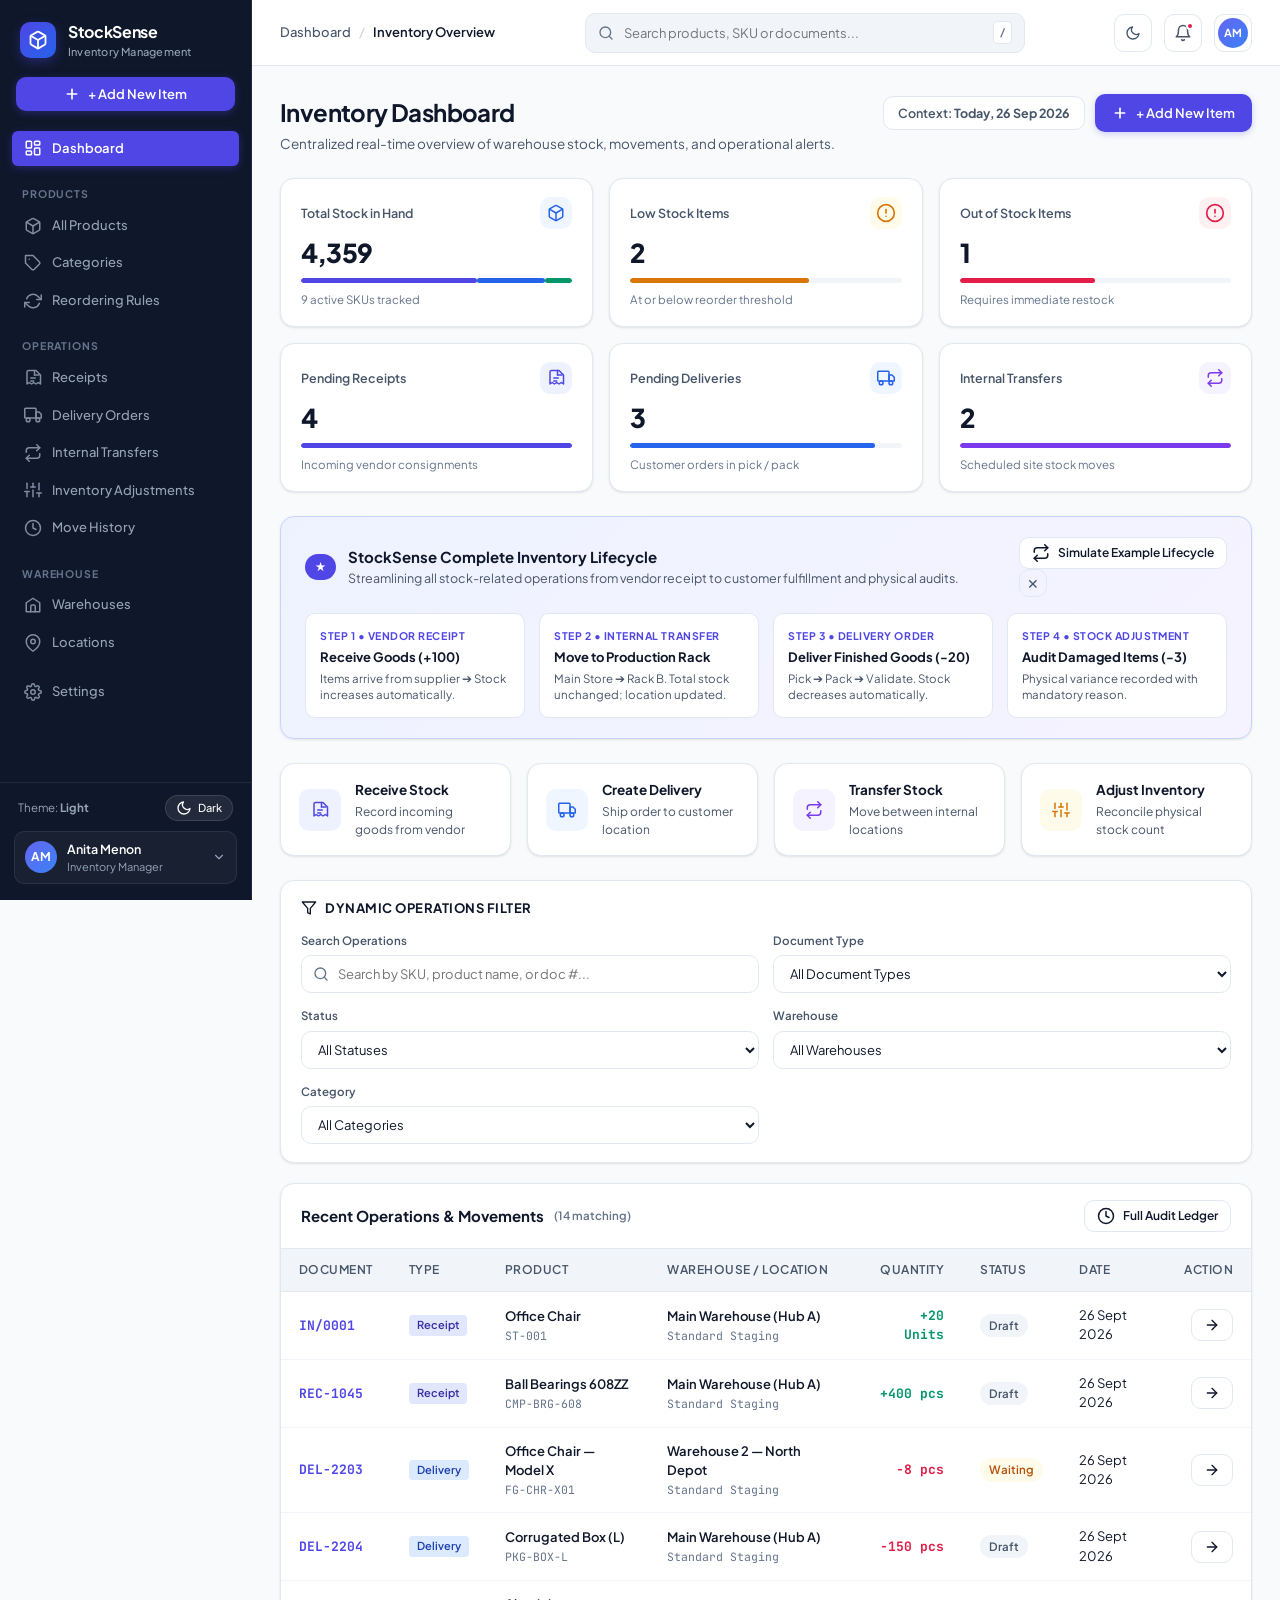
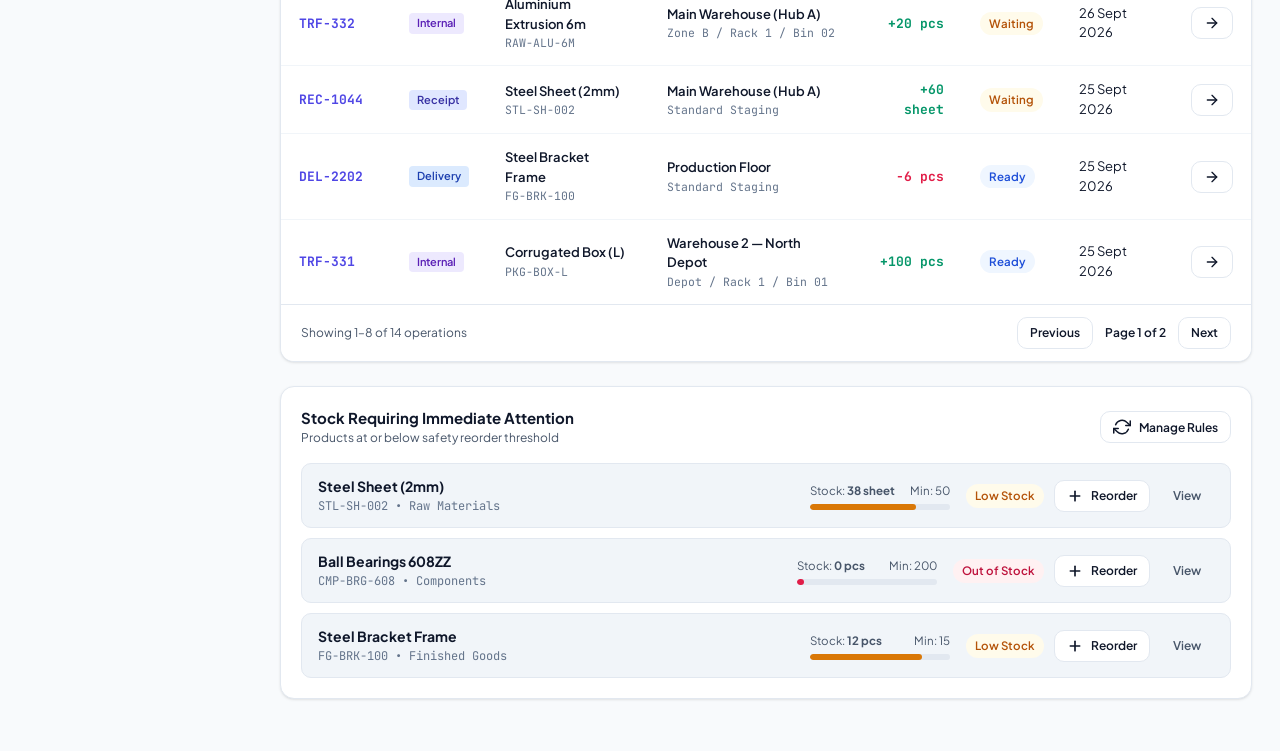
==== my_hackathon_module/index.html @ 88dc29db "fix(ui): align strictly with official StockSense requirements and Excalidraw mockup" ====
<!DOCTYPE html>
<html lang="en" data-theme="light">
<head>
  <meta charset="UTF-8">
  <title>StockSense — Modern Inventory Management System</title>
  <meta name="viewport" content="width=device-width, initial-scale=1, viewport-fit=cover">
  <meta name="description" content="StockSense digitizes inventory operations and replaces manual registers, Excel sheets, and scattered stock tracking with a centralized, real-time, easy-to-use inventory management application.">
  
  <link rel="preconnect" href="https://fonts.googleapis.com">
  <link rel="preconnect" href="https://fonts.gstatic.com" crossorigin>
  <link href="https://fonts.googleapis.com/css2?family=Inter:wght@400;500;600;700&family=Plus+Jakarta+Sans:wght@500;600;700;800&family=JetBrains+Mono:wght@400;500;600&display=swap" rel="stylesheet">
  
  <style>
/* ============================================================
   STOCKSENSE DESIGN SYSTEM
   Professional Business Inventory Management SaaS
   Strictly aligned with StockSense Requirements & Excalidraw Mockup
   ============================================================ */
:root {
  --font-sans: 'Plus Jakarta Sans', 'Inter', -apple-system, BlinkMacSystemFont, 'Segoe UI', Roboto, sans-serif;
  --font-mono: 'JetBrains Mono', 'IBM Plex Mono', ui-monospace, SFMono-Regular, monospace;
  
  /* Light Theme Palette - Warm Clean Enterprise */
  --bg: #f8fafc;
  --surface: #ffffff;
  --surface-alt: #f1f5f9;
  --surface-hover: #f8fafc;
  --line: #e2e8f0;
  --line-subtle: #f1f5f9;
  --line-strong: #cbd5e1;
  
  --ink: #0f172a;
  --ink-soft: #475569;
  --ink-faint: #64748b;
  --ink-inverted: #ffffff;
  
  /* Brand Indigo / Slate */
  --primary: #4f46e5;
  --primary-hover: #4338ca;
  --primary-light: #eef2ff;
  --primary-text: #4338ca;
  --primary-border: #c7d2fe;
  
  /* Semantic Colors */
  --success: #059669;
  --success-bg: #ecfdf5;
  --success-border: #a7f3d0;
  --success-text: #065f46;
  
  --warning: #d97706;
  --warning-bg: #fffbeb;
  --warning-border: #fde68a;
  --warning-text: #92400e;
  
  --danger: #e11d48;
  --danger-bg: #fff1f2;
  --danger-border: #fecdd3;
  --danger-text: #9f1239;
  
  --info: #2563eb;
  --info-bg: #eff6ff;
  --info-border: #bfdbfe;
  --info-text: #1d4ed8;

  /* Persistent Sidebar Theme */
  --sidebar-bg: #0f172a;
  --sidebar-text: #94a3b8;
  --sidebar-hover: rgba(255, 255, 255, 0.08);
  --sidebar-active: #4f46e5;
  --sidebar-active-text: #ffffff;
  --sidebar-border: rgba(255, 255, 255, 0.08);
  
  /* System Spacing & Dimensions */
  --radius-sm: 6px;
  --radius: 10px;
  --radius-lg: 14px;
  --radius-xl: 18px;
  --radius-full: 9999px;
  
  --shadow-xs: 0 1px 2px 0 rgba(0, 0, 0, 0.05);
  --shadow-sm: 0 1px 3px 0 rgba(0, 0, 0, 0.08), 0 1px 2px -1px rgba(0, 0, 0, 0.08);
  --shadow-md: 0 4px 6px -1px rgba(0, 0, 0, 0.08), 0 2px 4px -2px rgba(0, 0, 0, 0.06);
  --shadow-lg: 0 10px 15px -3px rgba(0, 0, 0, 0.1), 0 4px 6px -4px rgba(0, 0, 0, 0.08);
  
  --sidebar-w: 252px;
  --header-h: 66px;
}

[data-theme="dark"] {
  --bg: #090d16;
  --surface: #111827;
  --surface-alt: #1f2937;
  --surface-hover: #242f42;
  --line: #293548;
  --line-subtle: #1e293b;
  --line-strong: #3b4d66;
  
  --ink: #f8fafc;
  --ink-soft: #94a3b8;
  --ink-faint: #64748b;
  --ink-inverted: #0f172a;
  
  --primary: #6366f1;
  --primary-hover: #818cf8;
  --primary-light: rgba(99, 102, 241, 0.15);
  --primary-text: #a5b4fc;
  --primary-border: rgba(99, 102, 241, 0.3);
  
  --sidebar-bg: #0b1120;
  --sidebar-text: #94a3b8;
  --sidebar-hover: rgba(255, 255, 255, 0.06);
  --sidebar-active: #6366f1;
  --sidebar-active-text: #ffffff;
  --sidebar-border: rgba(255, 255, 255, 0.06);
}

*, *::before, *::after { box-sizing: border-box; }
html, body {
  margin: 0;
  padding: 0;
  font-family: var(--font-sans);
  background-color: var(--bg);
  color: var(--ink);
  font-size: 14px;
  line-height: 1.5;
  -webkit-font-smoothing: antialiased;
}

p { margin: 0; }
a { color: inherit; text-decoration: none; }
button, input, select, textarea { font-family: inherit; font-size: inherit; color: inherit; }
.mono { font-family: var(--font-mono); }
:focus-visible { outline: 2px solid var(--primary); outline-offset: 2px; }

/* Scrollbars */
::-webkit-scrollbar { width: 7px; height: 7px; }
::-webkit-scrollbar-track { background: transparent; }
::-webkit-scrollbar-thumb { background: var(--line-strong); border-radius: var(--radius-full); }
::-webkit-scrollbar-thumb:hover { background: var(--ink-faint); }

/* Layout Shell */
#app { min-height: 100%; display: flex; flex-direction: column; }
.app-shell { display: flex; min-height: 100vh; min-height: 100dvh; }

/* Left Sidebar Navigation (Requirements Section 2) */
.sidebar {
  width: var(--sidebar-w);
  background-color: var(--sidebar-bg);
  color: var(--sidebar-text);
  display: flex;
  flex-direction: column;
  position: fixed;
  top: 0;
  left: 0;
  bottom: 0;
  z-index: 40;
  border-right: 1px solid var(--sidebar-border);
  transition: transform 0.22s cubic-bezier(0.16, 1, 0.3, 1);
}

.sidebar-header {
  padding: 20px 20px 16px;
  display: flex;
  align-items: center;
  gap: 12px;
}

.brand-mark {
  width: 36px;
  height: 36px;
  border-radius: var(--radius);
  background: linear-gradient(135deg, #4f46e5 0%, #2563eb 100%);
  color: #ffffff;
  display: flex;
  align-items: center;
  justify-content: center;
  box-shadow: 0 4px 12px rgba(79, 70, 229, 0.35);
  flex-shrink: 0;
}

.brand-text {
  display: flex;
  flex-direction: column;
}

.brand-title {
  font-size: 16px;
  font-weight: 700;
  color: #ffffff;
  letter-spacing: -0.02em;
}

.brand-subtitle {
  font-size: 11px;
  color: #94a3b8;
  font-weight: 500;
  letter-spacing: 0.02em;
}

/* Pinned + Add New Item Shortcut (Excalidraw Mockup Feature) */
.sidebar-quick-action {
  padding: 0 16px 14px;
}
.sidebar-quick-btn {
  width: 100%;
  display: flex;
  align-items: center;
  justify-content: center;
  gap: 8px;
  background: var(--primary);
  color: #ffffff;
  border: none;
  border-radius: var(--radius);
  padding: 9px 14px;
  font-weight: 600;
  font-size: 13px;
  cursor: pointer;
  box-shadow: 0 2px 8px rgba(79, 70, 229, 0.35);
  transition: all 0.15s ease;
}
.sidebar-quick-btn:hover {
  background: var(--primary-hover);
  transform: translateY(-1px);
}

.sidebar-nav {
  flex: 1;
  overflow-y: auto;
  padding: 6px 12px;
  display: flex;
  flex-direction: column;
  gap: 14px;
}

.nav-section {
  display: flex;
  flex-direction: column;
  gap: 2px;
}

.nav-section-title {
  font-size: 10.5px;
  font-weight: 700;
  letter-spacing: 0.08em;
  text-transform: uppercase;
  color: #64748b;
  padding: 6px 10px 4px;
}

.nav-link {
  display: flex;
  align-items: center;
  gap: 10px;
  padding: 8px 12px;
  border-radius: var(--radius-sm);
  color: var(--sidebar-text);
  font-size: 13px;
  font-weight: 500;
  cursor: pointer;
  transition: all 0.15s ease;
  user-select: none;
}
.nav-link:hover {
  background-color: var(--sidebar-hover);
  color: #f8fafc;
}
.nav-link.active {
  background-color: var(--sidebar-active);
  color: var(--sidebar-active-text);
  font-weight: 600;
  box-shadow: 0 2px 8px rgba(79, 70, 229, 0.35);
}
.nav-link svg {
  flex-shrink: 0;
  opacity: 0.85;
}
.nav-link.active svg {
  opacity: 1;
}

/* Sidebar Footer & Profile (Requirements Section 2) */
.sidebar-footer {
  padding: 12px 14px 16px;
  border-top: 1px solid var(--sidebar-border);
  display: flex;
  flex-direction: column;
  gap: 10px;
}
.theme-toggle-row {
  display: flex;
  align-items: center;
  justify-content: space-between;
  font-size: 11.5px;
  color: #94a3b8;
  padding: 0 4px;
}
.theme-toggle-btn {
  display: flex;
  align-items: center;
  gap: 6px;
  background: rgba(255, 255, 255, 0.08);
  border: 1px solid rgba(255, 255, 255, 0.12);
  color: #f8fafc;
  padding: 4px 10px;
  border-radius: var(--radius-full);
  font-size: 11px;
  font-weight: 500;
  cursor: pointer;
}
.user-profile-card {
  display: flex;
  align-items: center;
  gap: 10px;
  padding: 8px 10px;
  border-radius: var(--radius);
  background: rgba(255, 255, 255, 0.04);
  border: 1px solid rgba(255, 255, 255, 0.08);
  cursor: pointer;
  transition: background 0.15s ease;
}
.user-profile-card:hover {
  background: rgba(255, 255, 255, 0.08);
}
.user-avatar {
  width: 32px;
  height: 32px;
  border-radius: var(--radius-full);
  background: linear-gradient(135deg, #6366f1 0%, #3b82f6 100%);
  color: #ffffff;
  display: flex;
  align-items: center;
  justify-content: center;
  font-weight: 700;
  font-size: 12px;
  flex-shrink: 0;
}
.user-meta {
  flex: 1;
  min-width: 0;
}
.user-name {
  font-size: 12.5px;
  font-weight: 600;
  color: #ffffff;
  white-space: nowrap;
  overflow: hidden;
  text-overflow: ellipsis;
}
.user-role {
  font-size: 11px;
  color: #94a3b8;
  white-space: nowrap;
  overflow: hidden;
  text-overflow: ellipsis;
}

/* Main Content Area */
.main-wrapper {
  flex: 1;
  margin-left: var(--sidebar-w);
  display: flex;
  flex-direction: column;
  min-width: 0;
}

/* Top Header (Requirements Section 3) */
.top-header {
  height: var(--header-h);
  background-color: var(--surface);
  border-bottom: 1px solid var(--line);
  display: flex;
  align-items: center;
  justify-content: space-between;
  padding: 0 28px;
  position: sticky;
  top: 0;
  z-index: 30;
}
.header-left {
  display: flex;
  align-items: center;
  gap: 16px;
}
.hamburger-btn {
  display: none;
  background: none;
  border: none;
  color: var(--ink-soft);
  cursor: pointer;
  padding: 6px;
  border-radius: var(--radius-sm);
}
.breadcrumbs {
  display: flex;
  align-items: center;
  gap: 8px;
  font-size: 13px;
  color: var(--ink-soft);
  font-weight: 500;
}
.breadcrumbs a {
  color: var(--ink-soft);
  cursor: pointer;
}
.breadcrumbs a:hover {
  color: var(--primary);
}
.breadcrumbs-sep {
  color: var(--line-strong);
}
.breadcrumbs-current {
  color: var(--ink);
  font-weight: 600;
}

.header-center {
  flex: 1;
  max-width: 440px;
  margin: 0 24px;
}
.global-search-box {
  position: relative;
  display: flex;
  align-items: center;
  background: var(--surface-alt);
  border: 1px solid var(--line);
  border-radius: var(--radius);
  padding: 0 12px;
  height: 40px;
  transition: all 0.2s ease;
}
.global-search-box:focus-within {
  background: var(--surface);
  border-color: var(--primary);
  box-shadow: 0 0 0 3px rgba(79, 70, 229, 0.12);
}
.global-search-box svg {
  color: var(--ink-faint);
  margin-right: 8px;
  flex-shrink: 0;
}
.global-search-box input {
  flex: 1;
  background: none;
  border: none;
  color: var(--ink);
  font-size: 13px;
  outline: none;
}
.search-shortcut-tag {
  font-size: 11px;
  font-weight: 600;
  color: var(--ink-faint);
  background: var(--surface);
  border: 1px solid var(--line);
  border-radius: 4px;
  padding: 2px 6px;
}

.header-right {
  display: flex;
  align-items: center;
  gap: 12px;
}
.icon-btn {
  background: none;
  border: 1px solid var(--line);
  color: var(--ink-soft);
  width: 38px;
  height: 38px;
  border-radius: var(--radius);
  display: flex;
  align-items: center;
  justify-content: center;
  cursor: pointer;
  position: relative;
  transition: all 0.15s ease;
}
.icon-btn:hover {
  background: var(--surface-alt);
  color: var(--ink);
}
.notification-badge {
  position: absolute;
  top: 7px;
  right: 7px;
  width: 8px;
  height: 8px;
  background: var(--danger);
  border-radius: 9999px;
  border: 2px solid var(--surface);
}

/* Page Container */
.content-body {
  padding: 28px;
  flex: 1;
}

/* Page Header & Actions */
.page-header {
  display: flex;
  align-items: flex-start;
  justify-content: space-between;
  margin-bottom: 24px;
  gap: 16px;
}
.page-title {
  font-size: 24px;
  font-weight: 700;
  color: var(--ink);
  letter-spacing: -0.025em;
  margin: 0 0 4px;
}
.page-desc {
  font-size: 13.5px;
  color: var(--ink-soft);
}
.page-actions {
  display: flex;
  align-items: center;
  gap: 10px;
}

/* Buttons */
.btn {
  display: inline-flex;
  align-items: center;
  justify-content: center;
  gap: 8px;
  height: 38px;
  padding: 0 16px;
  border-radius: var(--radius);
  font-size: 13px;
  font-weight: 600;
  border: 1px solid transparent;
  cursor: pointer;
  transition: all 0.15s ease;
  white-space: nowrap;
}
.btn-primary {
  background: var(--primary);
  color: #ffffff;
  box-shadow: 0 2px 6px rgba(79, 70, 229, 0.25);
}
.btn-primary:hover {
  background: var(--primary-hover);
}
.btn-secondary {
  background: var(--surface);
  border-color: var(--line);
  color: var(--ink);
}
.btn-secondary:hover {
  background: var(--surface-alt);
  border-color: var(--line-strong);
}
.btn-danger {
  background: var(--danger);
  color: #ffffff;
}
.btn-danger:hover {
  background: #be123c;
}
.btn-ghost {
  background: transparent;
  color: var(--ink-soft);
}
.btn-ghost:hover {
  background: var(--surface-alt);
  color: var(--ink);
}
.btn-sm {
  height: 32px;
  padding: 0 12px;
  font-size: 12px;
}

/* ============================================================
   DASHBOARD KPIS (Requirements Section 4)
   6 Official KPI Cards: Total Stock, Low Stock, Out of Stock,
   Pending Receipts, Pending Deliveries, Internal Transfers
   ============================================================ */
.kpi-grid {
  display: grid;
  grid-template-columns: repeat(6, 1fr);
  gap: 16px;
  margin-bottom: 24px;
}
.kpi-card {
  background: var(--surface);
  border: 1px solid var(--line);
  border-radius: var(--radius-lg);
  padding: 18px 20px;
  box-shadow: var(--shadow-sm);
  display: flex;
  flex-direction: column;
  transition: transform 0.18s ease, box-shadow 0.18s ease;
}
.kpi-card:hover {
  transform: translateY(-2px);
  box-shadow: var(--shadow-md);
}
.kpi-card-header {
  display: flex;
  align-items: center;
  justify-content: space-between;
  margin-bottom: 10px;
}
.kpi-label {
  font-size: 12.5px;
  font-weight: 600;
  color: var(--ink-soft);
}
.kpi-icon-badge {
  width: 32px;
  height: 32px;
  border-radius: var(--radius);
  display: flex;
  align-items: center;
  justify-content: center;
  flex-shrink: 0;
}
.kpi-value {
  font-size: 26px;
  font-weight: 800;
  letter-spacing: -0.03em;
  color: var(--ink);
  line-height: 1.1;
  margin-bottom: 10px;
}
.mini-bar {
  display: flex;
  height: 5px;
  border-radius: var(--radius-full);
  background: var(--surface-alt);
  overflow: hidden;
  margin-bottom: 8px;
}
.mini-bar-fill {
  height: 100%;
  border-radius: var(--radius-full);
}
.kpi-footer {
  font-size: 11.5px;
  color: var(--ink-faint);
  margin-top: auto;
}

/* ============================================================
   LIFECYCLE WALKTHROUGH & SIMULATION BANNER
   ============================================================ */
.lifecycle-banner {
  background: linear-gradient(135deg, #eef2ff 0%, #f5f3ff 100%);
  border: 1px solid #c7d2fe;
  border-radius: var(--radius-lg);
  padding: 20px 24px;
  margin-bottom: 24px;
  box-shadow: var(--shadow-sm);
}
[data-theme="dark"] .lifecycle-banner {
  background: linear-gradient(135deg, rgba(79, 70, 229, 0.12) 0%, rgba(99, 102, 241, 0.08) 100%);
  border-color: rgba(99, 102, 241, 0.25);
}
.lifecycle-header {
  display: flex;
  align-items: center;
  justify-content: space-between;
  margin-bottom: 16px;
  flex-wrap: wrap;
  gap: 12px;
}
.lifecycle-title {
  display: flex;
  align-items: center;
  gap: 12px;
}
.lifecycle-badge {
  background: var(--primary);
  color: #ffffff;
  padding: 4px 10px;
  border-radius: var(--radius-full);
  font-size: 12px;
  font-weight: 700;
}
.lifecycle-name {
  font-size: 15px;
  font-weight: 700;
  color: var(--ink);
}
.lifecycle-sub {
  font-size: 12.5px;
  color: var(--ink-soft);
}
.lifecycle-steps {
  display: grid;
  grid-template-columns: repeat(4, 1fr);
  gap: 14px;
}
.lifecycle-step-card {
  background: var(--surface);
  border: 1px solid var(--line);
  border-radius: var(--radius);
  padding: 14px;
  cursor: pointer;
  transition: all 0.15s ease;
}
.lifecycle-step-card:hover {
  border-color: var(--primary);
  transform: translateY(-1px);
}
.step-num {
  font-size: 10.5px;
  font-weight: 700;
  letter-spacing: 0.05em;
  color: var(--primary);
  margin-bottom: 4px;
}
.step-heading {
  font-size: 13px;
  font-weight: 700;
  color: var(--ink);
  margin-bottom: 4px;
}
.step-body {
  font-size: 11.5px;
  color: var(--ink-soft);
  line-height: 1.4;
}

/* Quick Action Cards */
.quick-actions-grid {
  display: grid;
  grid-template-columns: repeat(4, 1fr);
  gap: 16px;
  margin-bottom: 24px;
}
.action-card {
  background: var(--surface);
  border: 1px solid var(--line);
  border-radius: var(--radius-lg);
  padding: 16px 18px;
  display: flex;
  align-items: center;
  gap: 14px;
  cursor: pointer;
  box-shadow: var(--shadow-sm);
  transition: all 0.15s ease;
}
.action-card:hover {
  transform: translateY(-2px);
  border-color: var(--primary-border);
  box-shadow: var(--shadow-md);
}
.action-card-icon {
  width: 42px;
  height: 42px;
  border-radius: var(--radius);
  display: flex;
  align-items: center;
  justify-content: center;
  flex-shrink: 0;
}
.action-card-title {
  font-size: 13.5px;
  font-weight: 700;
  color: var(--ink);
  margin-bottom: 2px;
}
.action-card-desc {
  font-size: 12px;
  color: var(--ink-soft);
}

/* ============================================================
   DYNAMIC FILTERS (Requirements Section 5)
   ============================================================ */
.filter-card {
  background: var(--surface);
  border: 1px solid var(--line);
  border-radius: var(--radius-lg);
  padding: 18px 20px;
  margin-bottom: 20px;
  box-shadow: var(--shadow-sm);
}
.filter-card-header {
  display: flex;
  align-items: center;
  justify-content: space-between;
  margin-bottom: 14px;
}
.filter-card-title {
  display: flex;
  align-items: center;
  gap: 8px;
  font-size: 13px;
  font-weight: 700;
  color: var(--ink);
  text-transform: uppercase;
  letter-spacing: 0.04em;
}
.filter-grid {
  display: grid;
  grid-template-columns: 2fr 1fr 1fr 1fr 1fr;
  gap: 14px;
}
.filter-group {
  display: flex;
  flex-direction: column;
  gap: 6px;
}
.filter-label {
  font-size: 11.5px;
  font-weight: 600;
  color: var(--ink-soft);
}
.form-control {
  height: 38px;
  border-radius: var(--radius);
  border: 1px solid var(--line);
  background: var(--surface);
  color: var(--ink);
  padding: 0 12px;
  font-size: 13px;
  outline: none;
  transition: border-color 0.15s ease;
}
.form-control:focus {
  border-color: var(--primary);
  box-shadow: 0 0 0 3px rgba(79, 70, 229, 0.12);
}
.search-input-wrap {
  position: relative;
  display: flex;
  align-items: center;
}
.search-input-wrap svg {
  position: absolute;
  left: 12px;
  color: var(--ink-faint);
  pointer-events: none;
}
.search-input-wrap input {
  width: 100%;
  padding-left: 36px;
}

/* ============================================================
   DATA TABLES (Requirements Section 6, 7, 9, 10, 13)
   ============================================================ */
.table-container {
  background: var(--surface);
  border: 1px solid var(--line);
  border-radius: var(--radius-lg);
  overflow: hidden;
  box-shadow: var(--shadow-sm);
  margin-bottom: 24px;
}
.table-header-row {
  display: flex;
  align-items: center;
  justify-content: space-between;
  padding: 16px 20px;
  border-bottom: 1px solid var(--line);
}
.table-title {
  display: flex;
  align-items: center;
  gap: 10px;
  font-size: 15px;
  font-weight: 700;
  color: var(--ink);
}
.count-pill {
  font-size: 11.5px;
  font-weight: 600;
  color: var(--ink-faint);
}

.table-responsive {
  width: 100%;
  overflow-x: auto;
}
.data-table {
  width: 100%;
  border-collapse: collapse;
  font-size: 13px;
  text-align: left;
}
.data-table th {
  background: var(--surface-alt);
  color: var(--ink-soft);
  font-weight: 600;
  font-size: 12px;
  text-transform: uppercase;
  letter-spacing: 0.04em;
  padding: 12px 18px;
  border-bottom: 1px solid var(--line);
  white-space: nowrap;
}
.data-table td {
  padding: 14px 18px;
  border-bottom: 1px solid var(--line-subtle);
  color: var(--ink);
  vertical-align: middle;
}
.data-table tr:hover td {
  background-color: var(--surface-hover);
}
.data-table tr:last-child td {
  border-bottom: none;
}

.table-link {
  font-weight: 700;
  font-family: var(--font-mono);
  color: var(--primary);
  cursor: pointer;
}
.table-link:hover {
  text-decoration: underline;
}
.cell-main {
  font-weight: 600;
  color: var(--ink);
}
.cell-sub {
  font-size: 11.5px;
  font-family: var(--font-mono);
  color: var(--ink-faint);
}

/* Status Badges (Unified across all views - Req Section 19) */
.badge {
  display: inline-flex;
  align-items: center;
  gap: 5px;
  padding: 3px 9px;
  border-radius: var(--radius-full);
  font-size: 11.5px;
  font-weight: 600;
  white-space: nowrap;
}
.badge-draft { background: #f1f5f9; color: #475569; }
.badge-waiting { background: #fffbeb; color: #b45309; }
.badge-ready { background: #eff6ff; color: #1d4ed8; }
.badge-done { background: #ecfdf5; color: #047857; }
.badge-canceled { background: #fff1f2; color: #be123c; }

.badge-instock { background: #ecfdf5; color: #047857; }
.badge-low { background: #fffbeb; color: #b45309; }
.badge-out { background: #fff1f2; color: #be123c; }

.op-type-pill {
  display: inline-block;
  font-size: 11px;
  font-weight: 600;
  padding: 2px 8px;
  border-radius: 4px;
}
.op-receipt { background: #e0e7ff; color: #3730a3; }
.op-delivery { background: #dbeafe; color: #1e40af; }
.op-internal { background: #ede9fe; color: #5b21b6; }
.op-adjustment { background: #fef3c7; color: #92400e; }

.qty-delta {
  font-family: var(--font-mono);
  font-weight: 700;
}
.qty-pos { color: var(--success); }
.qty-neg { color: var(--danger); }

/* Table Pagination */
.pagination-bar {
  display: flex;
  align-items: center;
  justify-content: space-between;
  padding: 12px 20px;
  background: var(--surface);
  border-top: 1px solid var(--line);
}
.pagination-info {
  font-size: 12px;
  color: var(--ink-soft);
}
.pagination-controls {
  display: flex;
  align-items: center;
  gap: 8px;
}
.page-current {
  font-size: 12px;
  font-weight: 600;
  padding: 0 4px;
}

/* ============================================================
   NEEDS ATTENTION / LOW STOCK SECTION (Req Section 15)
   ============================================================ */
.attention-card {
  background: var(--surface);
  border: 1px solid var(--line);
  border-radius: var(--radius-lg);
  padding: 20px;
  box-shadow: var(--shadow-sm);
  margin-bottom: 24px;
}
.attention-header {
  display: flex;
  align-items: center;
  justify-content: space-between;
  margin-bottom: 16px;
}
.attention-title {
  font-size: 15px;
  font-weight: 700;
  color: var(--ink);
}
.attention-desc {
  font-size: 12px;
  color: var(--ink-soft);
}
.attention-item {
  display: flex;
  align-items: center;
  justify-content: space-between;
  padding: 12px 16px;
  border: 1px solid var(--line);
  border-radius: var(--radius);
  background: var(--surface-alt);
  margin-bottom: 10px;
  gap: 16px;
  flex-wrap: wrap;
}
.attention-item:last-child {
  margin-bottom: 0;
}
.stock-meter-wrap {
  width: 140px;
}
.stock-meter-bar {
  height: 6px;
  border-radius: var(--radius-full);
  background: var(--line);
  overflow: hidden;
  margin-top: 4px;
}
.stock-meter-fill {
  height: 100%;
  border-radius: var(--radius-full);
}
.stock-meter-fill.low { background: var(--warning); }
.stock-meter-fill.out { background: var(--danger); }
.stock-meter-fill.in { background: var(--success); }

/* ============================================================
   MODALS & DIALOGS (Requirements Section 19)
   ============================================================ */
.modal-backdrop {
  position: fixed;
  inset: 0;
  background: rgba(15, 23, 42, 0.6);
  backdrop-filter: blur(4px);
  z-index: 50;
  display: flex;
  align-items: center;
  justify-content: center;
  padding: 20px;
}
.modal-card {
  background: var(--surface);
  border: 1px solid var(--line);
  border-radius: var(--radius-lg);
  width: 100%;
  max-width: 580px;
  max-height: 90vh;
  display: flex;
  flex-direction: column;
  box-shadow: var(--shadow-lg);
}
.modal-card-lg {
  max-width: 800px;
}
.modal-head {
  padding: 18px 22px;
  border-bottom: 1px solid var(--line);
  display: flex;
  align-items: center;
  justify-content: space-between;
}
.modal-title {
  font-size: 16px;
  font-weight: 700;
  color: var(--ink);
  margin: 0;
}
.modal-body {
  padding: 22px;
  overflow-y: auto;
  flex: 1;
}
.modal-footer {
  padding: 16px 22px;
  border-top: 1px solid var(--line);
  display: flex;
  align-items: center;
  justify-content: flex-end;
  gap: 10px;
  background: var(--surface-alt);
  border-bottom-left-radius: var(--radius-lg);
  border-bottom-right-radius: var(--radius-lg);
}

/* Forms */
.form-grid {
  display: grid;
  grid-template-columns: 1fr 1fr;
  gap: 16px;
}
.form-grid-full {
  grid-column: span 2;
}

/* Difference Box (Requirements Section 12) */
.difference-box {
  background: var(--surface-alt);
  border: 1px solid var(--line);
  border-radius: var(--radius);
  padding: 16px 20px;
  display: flex;
  align-items: center;
  justify-content: space-between;
  margin: 16px 0;
}
.diff-cell {
  text-align: center;
}
.diff-label {
  font-size: 11px;
  font-weight: 600;
  color: var(--ink-faint);
  text-transform: uppercase;
}
.diff-val {
  font-size: 20px;
  font-weight: 800;
  font-family: var(--font-mono);
  margin-top: 2px;
}
.diff-arrow {
  font-size: 18px;
  color: var(--ink-faint);
}

/* Dropdown Menus */
.dropdown-menu {
  position: absolute;
  top: 100%;
  right: 0;
  margin-top: 6px;
  background: var(--surface);
  border: 1px solid var(--line);
  border-radius: var(--radius);
  box-shadow: var(--shadow-lg);
  padding: 6px;
  min-width: 190px;
  z-index: 50;
}
.dropdown-header {
  font-size: 11px;
  font-weight: 700;
  color: var(--ink-faint);
  padding: 6px 12px;
  text-transform: uppercase;
}
.dropdown-item {
  display: flex;
  align-items: center;
  gap: 8px;
  padding: 8px 12px;
  border-radius: var(--radius-sm);
  font-size: 13px;
  font-weight: 500;
  color: var(--ink);
  cursor: pointer;
  transition: all 0.15s ease;
}
.dropdown-item:hover {
  background: var(--surface-alt);
}
.dropdown-item.danger {
  color: var(--danger);
}

/* Toast Container */
.toast-container {
  position: fixed;
  bottom: 24px;
  right: 24px;
  z-index: 100;
  display: flex;
  flex-direction: column;
  gap: 10px;
}
.toast-item {
  background: #0f172a;
  color: #ffffff;
  border-radius: var(--radius);
  padding: 12px 18px;
  font-size: 13px;
  font-weight: 500;
  box-shadow: var(--shadow-lg);
  display: flex;
  align-items: center;
  gap: 10px;
}
.toast-dot {
  width: 8px;
  height: 8px;
  border-radius: 9999px;
}
.toast-dot.success { background: #10b981; }
.toast-dot.warning { background: #f59e0b; }
.toast-dot.danger { background: #ef4444; }
.toast-dot.info { background: #3b82f6; }

/* Responsive Media Queries (Requirements Section 17) */
@media (max-width: 1280px) {
  .kpi-grid { grid-template-columns: repeat(3, 1fr); }
  .filter-grid { grid-template-columns: 1fr 1fr; }
}
@media (max-width: 900px) {
  .sidebar { transform: translateX(-100%); }
  .sidebar.open { transform: translateX(0); }
  .main-wrapper { margin-left: 0; }
  .hamburger-btn { display: flex; }
  .header-center { display: none; }
  .kpi-grid { grid-template-columns: repeat(2, 1fr); }
  .lifecycle-steps { grid-template-columns: 1fr 1fr; }
  .quick-actions-grid { grid-template-columns: 1fr 1fr; }
}
@media (max-width: 640px) {
  .content-body { padding: 16px; }
  .kpi-grid { grid-template-columns: 1fr; }
  .lifecycle-steps { grid-template-columns: 1fr; }
  .quick-actions-grid { grid-template-columns: 1fr; }
  .filter-grid { grid-template-columns: 1fr; }
}

  </style>
</head>
<body>
  <div id="app"></div>
  <div id="toastWrap" class="toast-container"></div>
  
  <script>
/**
 * StockSense — Inventory Management System
 * Production-ready frontend application logic
 */
(function() {
  "use strict";

  /* --- SVGs & Icons --- */
  const ICON = {
    waresyncLogo: `<svg width="26" height="26" viewBox="0 0 28 28" fill="none"><path d="M7 6L14 3L21 6L14 25L7 22Z" fill="#ff5a1f"/><path d="M14 3L21 6L14 25Z" fill="#ea4d14"/><path d="M10 8L14 6L18 8L14 20L10 18Z" fill="#ffffff" opacity="0.3"/></svg>`,
    task: `<svg width="18" height="18" viewBox="0 0 24 24" fill="none" stroke="currentColor" stroke-width="2" stroke-linecap="round" stroke-linejoin="round"><path d="M9 11l3 3L22 4"/><path d="M21 12v7a2 2 0 01-2 2H5a2 2 0 01-2-2V5a2 2 0 012-2h11"/></svg>`,
    workers: `<svg width="18" height="18" viewBox="0 0 24 24" fill="none" stroke="currentColor" stroke-width="2" stroke-linecap="round" stroke-linejoin="round"><path d="M17 21v-2a4 4 0 00-4-4H5a4 4 0 00-4 4v2"/><circle cx="9" cy="7" r="4"/><path d="M23 21v-2a4 4 0 00-3-3.87"/><path d="M16 3.13a4 4 0 010 7.75"/></svg>`,
    support: `<svg width="18" height="18" viewBox="0 0 24 24" fill="none" stroke="currentColor" stroke-width="2" stroke-linecap="round" stroke-linejoin="round"><circle cx="12" cy="12" r="10"/><path d="M9.09 9a3 3 0 015.83 1c0 2-3 3-3 3"/><line x1="12" y1="17" x2="12.01" y2="17"/></svg>`,
    info: `<svg width="15" height="15" viewBox="0 0 24 24" fill="none" stroke="currentColor" stroke-width="2" stroke-linecap="round" stroke-linejoin="round"><circle cx="12" cy="12" r="10"/><line x1="12" y1="16" x2="12" y2="12"/><line x1="12" y1="8" x2="12.01" y2="8"/></svg>`,

    logo: `<svg width="20" height="20" viewBox="0 0 24 24" fill="none" stroke="currentColor" stroke-width="2.2" stroke-linecap="round" stroke-linejoin="round"><path d="M21 16V8a2 2 0 00-1-1.73l-7-4a2 2 0 00-2 0l-7 4A2 2 0 003 8v8a2 2 0 001 1.73l7 4a2 2 0 002 0l7-4A2 2 0 0021 16z"/><polyline points="3.27 6.96 12 12.01 20.73 6.96"/><line x1="12" y1="22.08" x2="12" y2="12"/></svg>`,
    dashboard: `<svg width="18" height="18" viewBox="0 0 24 24" fill="none" stroke="currentColor" stroke-width="2" stroke-linecap="round" stroke-linejoin="round"><rect x="3" y="3" width="7" height="9" rx="1"/><rect x="14" y="3" width="7" height="5" rx="1"/><rect x="14" y="12" width="7" height="9" rx="1"/><rect x="3" y="16" width="7" height="5" rx="1"/></svg>`,
    box: `<svg width="18" height="18" viewBox="0 0 24 24" fill="none" stroke="currentColor" stroke-width="2" stroke-linecap="round" stroke-linejoin="round"><path d="M21 16V8a2 2 0 00-1-1.73l-7-4a2 2 0 00-2 0l-7 4A2 2 0 003 8v8a2 2 0 001 1.73l7 4a2 2 0 002 0l7-4A2 2 0 0021 16z"/><polyline points="3.27 6.96 12 12.01 20.73 6.96"/><line x1="12" y1="22.08" x2="12" y2="12"/></svg>`,
    tag: `<svg width="18" height="18" viewBox="0 0 24 24" fill="none" stroke="currentColor" stroke-width="2" stroke-linecap="round" stroke-linejoin="round"><path d="M20.59 13.41l-7.17 7.17a2 2 0 01-2.83 0L2 12V2h10l8.59 8.59a2 2 0 010 2.82z"/><line x1="7" y1="7" x2="7.01" y2="7"/></svg>`,
    reorder: `<svg width="18" height="18" viewBox="0 0 24 24" fill="none" stroke="currentColor" stroke-width="2" stroke-linecap="round" stroke-linejoin="round"><polyline points="23 4 23 10 17 10"/><polyline points="1 20 1 14 7 14"/><path d="M3.51 9a9 9 0 0114.85-3.36L23 10M1 14l4.64 4.36A9 9 0 0020.49 15"/></svg>`,
    receipt: `<svg width="18" height="18" viewBox="0 0 24 24" fill="none" stroke="currentColor" stroke-width="2" stroke-linecap="round" stroke-linejoin="round"><path d="M14 2H6a2 2 0 00-2 2v16l3-2 3 2 3-2 3 2 3-2 3 2V8l-6-6z"/><line x1="14" y1="2" x2="14" y2="8"/><line x1="14" y1="8" x2="20" y2="8"/><line x1="9" y1="12" x2="15" y2="12"/><line x1="9" y1="16" x2="13" y2="16"/></svg>`,
    truck: `<svg width="18" height="18" viewBox="0 0 24 24" fill="none" stroke="currentColor" stroke-width="2" stroke-linecap="round" stroke-linejoin="round"><rect x="1" y="3" width="15" height="13" rx="1"/><polygon points="16 8 20 8 23 11 23 16 16 16 16 8"/><circle cx="5.5" cy="18.5" r="2.5"/><circle cx="18.5" cy="18.5" r="2.5"/></svg>`,
    swap: `<svg width="18" height="18" viewBox="0 0 24 24" fill="none" stroke="currentColor" stroke-width="2" stroke-linecap="round" stroke-linejoin="round"><polyline points="17 1 21 5 17 9"/><path d="M3 11V9a4 4 0 014-4h14"/><polyline points="7 23 3 19 7 15"/><path d="M21 13v2a4 4 0 01-4 4H3"/></svg>`,
    sliders: `<svg width="18" height="18" viewBox="0 0 24 24" fill="none" stroke="currentColor" stroke-width="2" stroke-linecap="round" stroke-linejoin="round"><line x1="4" y1="21" x2="4" y2="14"/><line x1="4" y1="10" x2="4" y2="3"/><line x1="12" y1="21" x2="12" y2="12"/><line x1="12" y1="8" x2="12" y2="3"/><line x1="20" y1="21" x2="20" y2="16"/><line x1="20" y1="12" x2="20" y2="3"/><line x1="1" y1="14" x2="7" y2="14"/><line x1="9" y1="8" x2="15" y2="8"/><line x1="17" y1="16" x2="23" y2="16"/></svg>`,
    history: `<svg width="18" height="18" viewBox="0 0 24 24" fill="none" stroke="currentColor" stroke-width="2" stroke-linecap="round" stroke-linejoin="round"><circle cx="12" cy="12" r="10"/><polyline points="12 6 12 12 16 14"/></svg>`,
    warehouse: `<svg width="18" height="18" viewBox="0 0 24 24" fill="none" stroke="currentColor" stroke-width="2" stroke-linecap="round" stroke-linejoin="round"><path d="M3 21V9l9-6 9 6v12H3z"/><path d="M9 21v-7a2 2 0 012-2h2a2 2 0 012 2v7"/></svg>`,
    pin: `<svg width="18" height="18" viewBox="0 0 24 24" fill="none" stroke="currentColor" stroke-width="2" stroke-linecap="round" stroke-linejoin="round"><path d="M21 10c0 7-9 13-9 13s-9-6-9-13a9 9 0 0118 0z"/><circle cx="12" cy="10" r="3"/></svg>`,
    settings: `<svg width="18" height="18" viewBox="0 0 24 24" fill="none" stroke="currentColor" stroke-width="2" stroke-linecap="round" stroke-linejoin="round"><circle cx="12" cy="12" r="3"/><path d="M19.4 15a1.65 1.65 0 00.33 1.82l.06.06a2 2 0 010 2.83 2 2 0 01-2.83 0l-.06-.06a1.65 1.65 0 00-1.82-.33 1.65 1.65 0 00-1 1.51V21a2 2 0 01-2 2 2 2 0 01-2-2v-.09A1.65 1.65 0 009 19.4a1.65 1.65 0 00-1.82.33l-.06.06a2 2 0 01-2.83 0 2 2 0 010-2.83l.06-.06a1.65 1.65 0 00.33-1.82 1.65 1.65 0 00-1.51-1H3a2 2 0 01-2-2 2 2 0 012-2h.09A1.65 1.65 0 004.6 9a1.65 1.65 0 00-.33-1.82l-.06-.06a2 2 0 010-2.83 2 2 0 012.83 0l.06.06a1.65 1.65 0 001.82.33H9a1.65 1.65 0 001-1.51V3a2 2 0 012-2 2 2 0 012 2v.09a1.65 1.65 0 001 1.51 1.65 1.65 0 001.82-.33l.06-.06a2 2 0 012.83 0 2 2 0 010 2.83l-.06.06a1.65 1.65 0 00-.33 1.82V9a1.65 1.65 0 001.51 1H21a2 2 0 012 2 2 2 0 01-2 2h-.09a1.65 1.65 0 00-1.51 1z"/></svg>`,
    user: `<svg width="18" height="18" viewBox="0 0 24 24" fill="none" stroke="currentColor" stroke-width="2" stroke-linecap="round" stroke-linejoin="round"><path d="M20 21v-2a4 4 0 00-4-4H8a4 4 0 00-4 4v2"/><circle cx="12" cy="7" r="4"/></svg>`,
    logout: `<svg width="18" height="18" viewBox="0 0 24 24" fill="none" stroke="currentColor" stroke-width="2" stroke-linecap="round" stroke-linejoin="round"><path d="M9 21H5a2 2 0 01-2-2V5a2 2 0 012-2h4"/><polyline points="16 17 21 12 16 7"/><line x1="21" y1="12" x2="9" y2="12"/></svg>`,
    search: `<svg width="16" height="16" viewBox="0 0 24 24" fill="none" stroke="currentColor" stroke-width="2" stroke-linecap="round" stroke-linejoin="round"><circle cx="11" cy="11" r="8"/><line x1="21" y1="21" x2="16.65" y2="16.65"/></svg>`,
    bell: `<svg width="18" height="18" viewBox="0 0 24 24" fill="none" stroke="currentColor" stroke-width="2" stroke-linecap="round" stroke-linejoin="round"><path d="M18 8A6 6 0 006 8c0 7-3 9-3 9h18s-3-2-3-9"/><path d="M13.73 21a2 2 0 01-3.46 0"/></svg>`,
    plus: `<svg width="16" height="16" viewBox="0 0 24 24" fill="none" stroke="currentColor" stroke-width="2.5" stroke-linecap="round" stroke-linejoin="round"><line x1="12" y1="5" x2="12" y2="19"/><line x1="5" y1="12" x2="19" y2="12"/></svg>`,
    menu: `<svg width="20" height="20" viewBox="0 0 24 24" fill="none" stroke="currentColor" stroke-width="2" stroke-linecap="round" stroke-linejoin="round"><line x1="3" y1="12" x2="21" y2="12"/><line x1="3" y1="6" x2="21" y2="6"/><line x1="3" y1="18" x2="21" y2="18"/></svg>`,
    chevronDown: `<svg width="14" height="14" viewBox="0 0 24 24" fill="none" stroke="currentColor" stroke-width="2" stroke-linecap="round" stroke-linejoin="round"><polyline points="6 9 12 15 18 9"/></svg>`,
    chevronRight: `<svg width="14" height="14" viewBox="0 0 24 24" fill="none" stroke="currentColor" stroke-width="2" stroke-linecap="round" stroke-linejoin="round"><polyline points="9 18 15 12 9 6"/></svg>`,
    arrowRight: `<svg width="16" height="16" viewBox="0 0 24 24" fill="none" stroke="currentColor" stroke-width="2" stroke-linecap="round" stroke-linejoin="round"><line x1="5" y1="12" x2="19" y2="12"/><polyline points="12 5 19 12 12 19"/></svg>`,
    edit: `<svg width="15" height="15" viewBox="0 0 24 24" fill="none" stroke="currentColor" stroke-width="2" stroke-linecap="round" stroke-linejoin="round"><path d="M11 4H4a2 2 0 00-2 2v14a2 2 0 002 2h14a2 2 0 002-2v-7"/><path d="M18.5 2.5a2.121 2.121 0 013 3L12 15l-4 1 1-4 9.5-9.5z"/></svg>`,
    eye: `<svg width="15" height="15" viewBox="0 0 24 24" fill="none" stroke="currentColor" stroke-width="2" stroke-linecap="round" stroke-linejoin="round"><path d="M1 12s4-8 11-8 11 8 11 8-4 8-11 8-11-8-11-8z"/><circle cx="12" cy="12" r="3"/></svg>`,
    trash: `<svg width="15" height="15" viewBox="0 0 24 24" fill="none" stroke="currentColor" stroke-width="2" stroke-linecap="round" stroke-linejoin="round"><polyline points="3 6 5 6 21 6"/><path d="M19 6v14a2 2 0 01-2 2H7a2 2 0 01-2-2V6m3 0V4a2 2 0 012-2h4a2 2 0 012 2v2"/></svg>`,
    x: `<svg width="16" height="16" viewBox="0 0 24 24" fill="none" stroke="currentColor" stroke-width="2" stroke-linecap="round" stroke-linejoin="round"><line x1="18" y1="6" x2="6" y2="18"/><line x1="6" y1="6" x2="18" y2="18"/></svg>`,
    check: `<svg width="14" height="14" viewBox="0 0 24 24" fill="none" stroke="currentColor" stroke-width="2.5" stroke-linecap="round" stroke-linejoin="round"><polyline points="20 6 9 17 4 12"/></svg>`,
    sun: `<svg width="16" height="16" viewBox="0 0 24 24" fill="none" stroke="currentColor" stroke-width="2" stroke-linecap="round" stroke-linejoin="round"><circle cx="12" cy="12" r="5"/><line x1="12" y1="1" x2="12" y2="3"/><line x1="12" y1="21" x2="12" y2="23"/><line x1="4.22" y1="4.22" x2="5.64" y2="5.64"/><line x1="18.36" y1="18.36" x2="19.78" y2="19.78"/><line x1="1" y1="12" x2="3" y2="12"/><line x1="21" y1="12" x2="23" y2="12"/><line x1="4.22" y1="19.78" x2="5.64" y2="18.36"/><line x1="18.36" y1="5.64" x2="19.78" y2="4.22"/></svg>`,
    moon: `<svg width="16" height="16" viewBox="0 0 24 24" fill="none" stroke="currentColor" stroke-width="2" stroke-linecap="round" stroke-linejoin="round"><path d="M21 12.79A9 9 0 1111.21 3 7 7 0 0021 12.79z"/></svg>`,
    download: `<svg width="16" height="16" viewBox="0 0 24 24" fill="none" stroke="currentColor" stroke-width="2" stroke-linecap="round" stroke-linejoin="round"><path d="M21 15v4a2 2 0 01-2 2H5a2 2 0 01-2-2v-4"/><polyline points="7 10 12 15 17 10"/><line x1="12" y1="15" x2="12" y2="3"/></svg>`,
    filter: `<svg width="16" height="16" viewBox="0 0 24 24" fill="none" stroke="currentColor" stroke-width="2" stroke-linecap="round" stroke-linejoin="round"><polygon points="22 3 2 3 10 12.46 10 19 14 21 14 12.46 22 3"/></svg>`,
    alert: `<svg width="20" height="20" viewBox="0 0 24 24" fill="none" stroke="currentColor" stroke-width="2" stroke-linecap="round" stroke-linejoin="round"><circle cx="12" cy="12" r="10"/><line x1="12" y1="8" x2="12" y2="12"/><line x1="12" y1="16" x2="12.01" y2="16"/></svg>`,
    empty: `<svg width="48" height="48" viewBox="0 0 24 24" fill="none" stroke="currentColor" stroke-width="1.5" stroke-linecap="round" stroke-linejoin="round"><path d="M21 16V8a2 2 0 00-1-1.73l-7-4a2 2 0 00-2 0l-7 4A2 2 0 003 8v8a2 2 0 001 1.73l7 4a2 2 0 002 0l7-4A2 2 0 0021 16z"/><line x1="3.27" y1="6.96" x2="12" y2="12.01"/><line x1="12" y1="22.08" x2="12" y2="12"/></svg>`
  };

  function icon(name) { return ICON[name] || ''; }

  /* --- Mock Data Initializer --- */
  function getSeedData() {
    return {
      warehouses: [
        { id: 'wh1', name: 'Main Warehouse (Hub A)', address: '14 Dockside Ave, Chennai', locations: [
          { id: 'loc1', name: 'Zone A / Rack 1 / Bin 01', zone: 'Zone A', rack: 'Rack 1', bin: 'Bin 01' },
          { id: 'loc2', name: 'Zone A / Rack 2 / Bin 04', zone: 'Zone A', rack: 'Rack 2', bin: 'Bin 04' },
          { id: 'loc3', name: 'Zone B / Rack 1 / Bin 02', zone: 'Zone B', rack: 'Rack 1', bin: 'Bin 02' }
        ]},
        { id: 'wh2', name: 'Production Floor', address: '14 Dockside Ave, Building 2', locations: [
          { id: 'loc4', name: 'Line 1 / Staging', zone: 'Line 1', rack: 'Staging', bin: '-' },
          { id: 'loc5', name: 'Line 2 / Assembly', zone: 'Line 2', rack: 'Assembly', bin: '-' }
        ]},
        { id: 'wh3', name: 'Warehouse 2 — North Depot', address: '88 Ring Road, Coimbatore', locations: [
          { id: 'loc6', name: 'Depot / Rack 1 / Bin 01', zone: 'Depot', rack: 'Rack 1', bin: 'Bin 01' },
          { id: 'loc7', name: 'Depot / Cold Storage', zone: 'Depot', rack: 'Cold Storage', bin: 'Vault 2' }
        ]}
      ],
      categories: [
        { id: 'c0', name: 'Furniture' },
        { id: 'c1', name: 'Raw Materials' },
        { id: 'c2', name: 'Components' },
        { id: 'c3', name: 'Finished Goods' },
        { id: 'c4', name: 'Packaging' }
      ],
      products: [
        { id: 'p0', name: 'Office Chair', product_name: 'Office Chair', sku: 'ST-001', product_code: 'ST-001', category: 'Furniture', uom: 'Units', stock: 100, quantity_on_hand: 100, reorder: 25, warehouse: 'wh1', location: 'loc1', cost: 120 },
        { id: 'p1', name: 'Steel Rods (12mm)', product_name: 'Steel Rods (12mm)', sku: 'STL-RD-012', product_code: 'STL-RD-012', category: 'Raw Materials', uom: 'kg', stock: 420, quantity_on_hand: 420, reorder: 150, warehouse: 'wh1', location: 'loc1', cost: 45 },
        { id: 'p2', name: 'Steel Sheet (2mm)', sku: 'STL-SH-002', category: 'Raw Materials', uom: 'sheet', stock: 38, reorder: 50, warehouse: 'wh1', location: 'loc2' },
        { id: 'p3', name: 'Hex Bolts M8', sku: 'CMP-BLT-M8', category: 'Components', uom: 'pcs', stock: 2600, reorder: 500, warehouse: 'wh1', location: 'loc3' },
        { id: 'p4', name: 'Ball Bearings 608ZZ', sku: 'CMP-BRG-608', category: 'Components', uom: 'pcs', stock: 0, reorder: 200, warehouse: 'wh1', location: 'loc3' },
        { id: 'p5', name: 'Office Chair — Model X', sku: 'FG-CHR-X01', category: 'Finished Goods', uom: 'pcs', stock: 64, reorder: 20, warehouse: 'wh3', location: 'loc6' },
        { id: 'p6', name: 'Steel Bracket Frame', sku: 'FG-BRK-100', category: 'Finished Goods', uom: 'pcs', stock: 12, reorder: 15, warehouse: 'wh2', location: 'loc4' },
        { id: 'p7', name: 'Corrugated Box (L)', sku: 'PKG-BOX-L', category: 'Packaging', uom: 'pcs', stock: 980, reorder: 300, warehouse: 'wh1', location: 'loc2' },
        { id: 'p8', name: 'Aluminium Extrusion 6m', sku: 'RAW-ALU-6M', category: 'Raw Materials', uom: 'pcs', stock: 145, reorder: 60, warehouse: 'wh1', location: 'loc1' }
      ],
      receipts: [
        { id: 'r0', number: 'IN/0001', reference_no: 'IN/0001', supplier: 'ABC Suppliers', partner_name: 'ABC Suppliers', operation_type: 'receipt', date: '2026-09-26', warehouse: 'wh1', status: 'Draft', product_code: 'ST-001', quantity: 20, items: [{ product: 'p0', qty: 20, uom: 'Units' }] },
        { id: 'r1', number: 'REC-1042', reference_no: 'REC-1042', supplier: 'Vishnu Steel Traders', partner_name: 'Vishnu Steel Traders', operation_type: 'receipt', date: '2026-09-22', warehouse: 'wh1', status: 'Done', product_code: 'STL-RD-012', quantity: 200, items: [{ product: 'p1', qty: 200, uom: 'kg' }] },
        { id: 'r2', number: 'REC-1043', supplier: 'Coastal Components Ltd', date: '2026-09-24', warehouse: 'wh1', status: 'Ready', items: [{ product: 'p3', qty: 1000, uom: 'pcs' }] },
        { id: 'r3', number: 'REC-1044', supplier: 'Orion Metal Works', date: '2026-09-25', warehouse: 'wh1', status: 'Waiting', items: [{ product: 'p2', qty: 60, uom: 'sheet' }] },
        { id: 'r4', number: 'REC-1045', supplier: 'Coastal Components Ltd', date: '2026-09-26', warehouse: 'wh1', status: 'Draft', items: [{ product: 'p4', qty: 400, uom: 'pcs' }] }
      ],
      deliveries: [
        { id: 'd1', number: 'DEL-2201', customer: 'Nimbus Office Supplies', date: '2026-09-23', warehouse: 'wh3', status: 'Done', stage: 'Validate', items: [{ product: 'p5', qty: 10, uom: 'pcs' }] },
        { id: 'd2', number: 'DEL-2202', customer: 'Reddy Furnishings', date: '2026-09-25', warehouse: 'wh2', status: 'Ready', stage: 'Pack', items: [{ product: 'p6', qty: 6, uom: 'pcs' }] },
        { id: 'd3', number: 'DEL-2203', customer: 'Nimbus Office Supplies', date: '2026-09-26', warehouse: 'wh3', status: 'Waiting', stage: 'Pick', items: [{ product: 'p5', qty: 8, uom: 'pcs' }] },
        { id: 'd4', number: 'DEL-2204', customer: 'BuildRight Contractors', date: '2026-09-26', warehouse: 'wh1', status: 'Draft', stage: 'Pick', items: [{ product: 'p7', qty: 150, uom: 'pcs' }] }
      ],
      transfers: [
        { id: 't1', number: 'TRF-330', sourceWh: 'wh1', sourceLoc: 'loc1', destWh: 'wh2', destLoc: 'loc4', product: 'p1', qty: 80, date: '2026-09-24', status: 'Done' },
        { id: 't2', number: 'TRF-331', sourceWh: 'wh1', sourceLoc: 'loc2', destWh: 'wh3', destLoc: 'loc6', product: 'p7', qty: 100, date: '2026-09-25', status: 'Ready' },
        { id: 't3', number: 'TRF-332', sourceWh: 'wh1', sourceLoc: 'loc1', destWh: 'wh1', destLoc: 'loc3', product: 'p8', qty: 20, date: '2026-09-26', status: 'Waiting' }
      ],
      adjustments: [
        { id: 'a1', product: 'p2', warehouse: 'wh1', location: 'loc2', recorded: 41, counted: 38, reason: 'Physical count variance', date: '2026-09-25', user: 'Anita Menon' },
        { id: 'a2', product: 'p1', warehouse: 'wh1', location: 'loc1', recorded: 415, counted: 420, reason: 'Recount after vendor delivery', date: '2026-09-23', user: 'Anita Menon' }
      ],
      ledger: [
        { date: '2026-09-26 09:14', ref: 'REC-1042', product: 'p1', op: 'Receipt', source: 'Vishnu Steel Traders', destination: 'Main Warehouse (Hub A)', qty: 200, balance: 420, user: 'Anita Menon' },
        { date: '2026-09-25 14:02', ref: 'TRF-330', product: 'p1', op: 'Internal Transfer', source: 'Main Warehouse (Hub A)', destination: 'Production Floor', qty: -80, balance: 220, user: 'Sanjay Iyer' },
        { date: '2026-09-25 11:40', ref: 'ADJ-001', product: 'p2', op: 'Adjustment', source: 'Zone A / Rack 2', destination: 'Zone A / Rack 2', qty: -3, balance: 38, user: 'Anita Menon' },
        { date: '2026-09-24 16:20', ref: 'DEL-2201', product: 'p5', op: 'Delivery', source: 'North Depot', destination: 'Nimbus Office Supplies', qty: -10, balance: 64, user: 'R. Fernandes' },
        { date: '2026-09-24 10:05', ref: 'TRF-331', product: 'p7', op: 'Internal Transfer', source: 'Main Warehouse (Hub A)', destination: 'North Depot', qty: -100, balance: 880, user: 'Sanjay Iyer' },
        { date: '2026-09-23 08:55', ref: 'ADJ-002', product: 'p1', op: 'Adjustment', source: 'Zone A / Rack 1', destination: 'Zone A / Rack 1', qty: 5, balance: 415, user: 'Anita Menon' }
      ],
      nextIds: { receipt: 1046, delivery: 2205, transfer: 333, adjustment: 3 }
    };
  }

  const STORE_KEY = 'stocksense_state_v3';
  function loadPersistedState() {
    try {
      const raw = localStorage.getItem(STORE_KEY);
      return raw ? JSON.parse(raw) : null;
    } catch (e) { return null; }
  }

  function persist() {
    try {
      localStorage.setItem(STORE_KEY, JSON.stringify({ data: DATA, auth: AUTH }));
    } catch (e) {}
  }

  let DATA = getSeedData();
  let AUTH = { loggedIn: true, user: { name: 'Anita Menon', email: 'manager@stocksense.io', role: 'Inventory Manager' }, resetEmail: null, otp: null };

  const saved = loadPersistedState();
  if (saved && saved.data) DATA = saved.data;
  if (saved && saved.auth) AUTH = saved.auth;

  /* UI & Router State */
  let ROUTE = location.hash.slice(1) || (AUTH.loggedIn ? '/dashboard' : '/login');
  let UI = {
    sidebarOpen: false,
    headerMenu: null,
    theme: localStorage.getItem('stocksense_theme') || 'light',
    dashFilters: { type: 'All', status: 'All', warehouse: 'All', category: 'All', q: '' },
    dashPage: 1,
    dashPerPage: 8,
    prodFilters: { q: '', category: 'All', status: 'All' },
    prodPage: 1,
    prodPerPage: 8,
    ledgerFilters: { op: 'All', warehouse: 'All', product: 'All', q: '', from: '', to: '' },
    activeModal: null,
    toasts: []
  };

  // Set initial theme
  document.documentElement.setAttribute('data-theme', UI.theme);

  window.toggleTheme = function() {
    UI.theme = UI.theme === 'light' ? 'dark' : 'light';
    document.documentElement.setAttribute('data-theme', UI.theme);
    localStorage.setItem('stocksense_theme', UI.theme);
    renderHeaderMenus();
    toast(`Switched to ${UI.theme} mode`);
  };

  window.addEventListener('hashchange', () => {
    ROUTE = location.hash.slice(1) || '/dashboard';
    UI.sidebarOpen = false;
    UI.headerMenu = null;
    render();
    window.scrollTo(0, 0);
  });

  // Global hotkey: '/' to focus search
  window.addEventListener('keydown', (e) => {
    if (e.key === '/' && !['INPUT', 'SELECT', 'TEXTAREA'].includes(document.activeElement.tagName)) {
      e.preventDefault();
      const s = document.getElementById('globalSearch') || document.getElementById('dfQ') || document.getElementById('pfQ');
      if (s) { s.focus(); s.select(); }
    } else if (e.key === 'Escape') {
      if (UI.activeModal) closeModal();
      if (UI.sidebarOpen) toggleSidebar(false);
      if (UI.headerMenu) { UI.headerMenu = null; renderHeaderMenus(); }
    }
  });

  function nav(path) { location.hash = '#' + path; }
  window.go = nav;

  /* Helper functions */
  function esc(s) { return String(s == null ? '' : s).replace(/[&<>"']/g, c => ({ '&': '&amp;', '<': '&lt;', '>': '&gt;', '"': '&quot;', "'": '&#39;' }[c])); }
  function fmtNum(n) { return Number(n).toLocaleString('en-IN'); }
  function fmtDate(d) {
    if (!d) return '—';
    const dt = new Date(d);
    if (isNaN(dt)) return d;
    return dt.toLocaleDateString('en-GB', { day: '2-digit', month: 'short', year: 'numeric' });
  }
  function productById(id) { return DATA.products.find(p => p.id === id); }
  function whById(id) { return DATA.warehouses.find(w => w.id === id); }
  function locLabel(whId, locId) {
    const w = whById(whId);
    if (!w) return '—';
    const l = w.locations.find(x => x.id === locId);
    return l ? l.name : '—';
  }
  function stockStatus(p) {
    if (p.stock <= 0) return 'out';
    if (p.stock <= p.reorder) return 'low';
    return 'in';
  }
  function stockBadge(p) {
    const s = stockStatus(p);
    const map = { in: ['badge-instock', 'In Stock'], low: ['badge-low', 'Low Stock'], out: ['badge-out', 'Out of Stock'] };
    return `<span class="badge ${map[s][0]}">${map[s][1]}</span>`;
  }
  function statusBadge(s) {
    const cls = 'badge-' + String(s).toLowerCase();
    return `<span class="badge ${cls}">${esc(s)}</span>`;
  }
  function initials(name) {
    return (name || 'U').split(' ').map(w => w[0]).slice(0, 2).join('').toUpperCase();
  }
  function uid(prefix) { return prefix + Math.random().toString(36).slice(2, 8); }
  function addLedgerEntry(entry) { DATA.ledger.unshift(entry); }

  function toast(msg, type) {
    type = type || 'success';
    const id = uid('toast');
    UI.toasts.push({ id, msg, type });
    renderToasts();
    setTimeout(() => {
      UI.toasts = UI.toasts.filter(t => t.id !== id);
      renderToasts();
    }, 3200);
  }

  function renderToasts() {
    let wrap = document.getElementById('toastWrap');
    if (!wrap) {
      wrap = document.createElement('div');
      wrap.id = 'toastWrap';
      wrap.className = 'toast-container';
      document.body.appendChild(wrap);
    }
    wrap.innerHTML = UI.toasts.map(t => `
      <div class="toast-item">
        <span class="toast-dot ${t.type}"></span>
        <span>${esc(t.msg)}</span>
      </div>
    `).join('');
  }

  /* --- Navigation Spec --- */
  const NAV_ITEMS = [
    { group: null, items: [{ path: '/dashboard', label: 'Dashboard', icon: 'dashboard' }] },
    { group: 'Products', items: [
      { path: '/products', label: 'All Products', icon: 'box' },
      { path: '/categories', label: 'Categories', icon: 'tag' },
      { path: '/reorder-rules', label: 'Reordering Rules', icon: 'reorder' }
    ]},
    { group: 'Operations', items: [
      { path: '/receipts', label: 'Receipts', icon: 'receipt' },
      { path: '/deliveries', label: 'Delivery Orders', icon: 'truck' },
      { path: '/transfers', label: 'Internal Transfers', icon: 'swap' },
      { path: '/adjustments', label: 'Inventory Adjustments', icon: 'sliders' },
      { path: '/ledger', label: 'Move History', icon: 'history' }
    ]},
    { group: 'Warehouse', items: [
      { path: '/warehouses', label: 'Warehouses', icon: 'warehouse' },
      { path: '/locations', label: 'Locations', icon: 'pin' }
    ]},
    { group: null, items: [{ path: '/settings', label: 'Settings', icon: 'settings' }] }
  ];

  function isPathActive(path) {
    if (path === '/products') return ROUTE === '/products' || ROUTE.startsWith('/products/');
    if (path === '/receipts') return ROUTE === '/receipts' || ROUTE.startsWith('/receipts/');
    if (path === '/deliveries') return ROUTE === '/deliveries' || ROUTE.startsWith('/deliveries/');
    if (path === '/transfers') return ROUTE === '/transfers' || ROUTE.startsWith('/transfers/');
    if (path === '/adjustments') return ROUTE === '/adjustments' || ROUTE.startsWith('/adjustments/');
    if (path === '/warehouses') return ROUTE === '/warehouses' || ROUTE.startsWith('/warehouses/');
    return ROUTE === path;
  }

  function getBreadcrumbs() {
    const clean = ROUTE.split('?')[0];
    if (clean === '/dashboard') return `<span>Dashboard</span> <span class="breadcrumbs-sep">/</span> <span class="breadcrumbs-current">Inventory Overview</span>`;
    if (clean === '/products') return `<a onclick="go('/dashboard')">Dashboard</a> <span class="breadcrumbs-sep">/</span> <span class="breadcrumbs-current">All Products</span>`;
    if (clean === '/products/new') return `<a onclick="go('/products')">Products</a> <span class="breadcrumbs-sep">/</span> <span class="breadcrumbs-current">Add Product</span>`;
    if (clean.startsWith('/products/') && clean.endsWith('/edit')) return `<a onclick="go('/products')">Products</a> <span class="breadcrumbs-sep">/</span> <span class="breadcrumbs-current">Edit Product</span>`;
    if (clean.startsWith('/products/')) {
      const p = productById(clean.split('/')[2]);
      return `<a onclick="go('/products')">Products</a> <span class="breadcrumbs-sep">/</span> <span class="breadcrumbs-current">${esc(p ? p.name : 'Details')}</span>`;
    }
    if (clean === '/categories') return `<a onclick="go('/products')">Products</a> <span class="breadcrumbs-sep">/</span> <span class="breadcrumbs-current">Categories</span>`;
    if (clean === '/reorder-rules') return `<a onclick="go('/products')">Products</a> <span class="breadcrumbs-sep">/</span> <span class="breadcrumbs-current">Reordering Rules</span>`;
    if (clean === '/receipts') return `<span>Operations</span> <span class="breadcrumbs-sep">/</span> <span class="breadcrumbs-current">Receipts</span>`;
    if (clean === '/receipts/new') return `<a onclick="go('/receipts')">Receipts</a> <span class="breadcrumbs-sep">/</span> <span class="breadcrumbs-current">New Receipt</span>`;
    if (clean.startsWith('/receipts/')) return `<a onclick="go('/receipts')">Receipts</a> <span class="breadcrumbs-sep">/</span> <span class="breadcrumbs-current">Receipt Details</span>`;
    if (clean === '/deliveries') return `<span>Operations</span> <span class="breadcrumbs-sep">/</span> <span class="breadcrumbs-current">Delivery Orders</span>`;
    if (clean === '/deliveries/new') return `<a onclick="go('/deliveries')">Deliveries</a> <span class="breadcrumbs-sep">/</span> <span class="breadcrumbs-current">New Delivery</span>`;
    if (clean.startsWith('/deliveries/')) return `<a onclick="go('/deliveries')">Deliveries</a> <span class="breadcrumbs-sep">/</span> <span class="breadcrumbs-current">Delivery Details</span>`;
    if (clean === '/transfers') return `<span>Operations</span> <span class="breadcrumbs-sep">/</span> <span class="breadcrumbs-current">Internal Transfers</span>`;
    if (clean === '/transfers/new') return `<a onclick="go('/transfers')">Transfers</a> <span class="breadcrumbs-sep">/</span> <span class="breadcrumbs-current">Schedule Transfer</span>`;
    if (clean === '/adjustments') return `<span>Operations</span> <span class="breadcrumbs-sep">/</span> <span class="breadcrumbs-current">Inventory Adjustments</span>`;
    if (clean === '/adjustments/new') return `<a onclick="go('/adjustments')">Adjustments</a> <span class="breadcrumbs-sep">/</span> <span class="breadcrumbs-current">New Adjustment</span>`;
    if (clean === '/ledger') return `<span>Operations</span> <span class="breadcrumbs-sep">/</span> <span class="breadcrumbs-current">Move History</span>`;
    if (clean === '/warehouses') return `<span>Warehouse</span> <span class="breadcrumbs-sep">/</span> <span class="breadcrumbs-current">Warehouses</span>`;
    if (clean.startsWith('/warehouses/')) return `<a onclick="go('/warehouses')">Warehouses</a> <span class="breadcrumbs-sep">/</span> <span class="breadcrumbs-current">Warehouse Details</span>`;
    if (clean === '/locations') return `<span>Warehouse</span> <span class="breadcrumbs-sep">/</span> <span class="breadcrumbs-current">Locations</span>`;
    if (clean === '/settings') return `<span>System</span> <span class="breadcrumbs-sep">/</span> <span class="breadcrumbs-current">Settings</span>`;
    if (clean === '/profile') return `<span>Account</span> <span class="breadcrumbs-sep">/</span> <span class="breadcrumbs-current">My Profile</span>`;
    return `<span class="breadcrumbs-current">StockSense</span>`;
  }

  /* --- Navigation & Shell Renderers --- */
  function renderSidebar() {
    const user = AUTH.user || { name: 'Anita Menon', role: 'Inventory Manager' };
    const groupsHtml = NAV_ITEMS.map(g => `
      <div class="nav-section">
        ${g.group ? `<div class="nav-section-title">${esc(g.group)}</div>` : ''}
        ${g.items.map(it => `
          <div class="nav-link ${isPathActive(it.path) ? 'active' : ''}" onclick="go('${it.path}')" role="button" tabindex="0">
            ${icon(it.icon)}
            <span>${esc(it.label)}</span>
          </div>
        `).join('')}
      </div>
    `).join('');

    return `
      <aside class="sidebar ${UI.sidebarOpen ? 'open' : ''}" id="sidebarNav">
        <div class="sidebar-header">
          <div class="brand-mark">${icon('logo')}</div>
          <div class="brand-text">
            <span class="brand-title">StockSense</span>
            <span class="brand-subtitle">Inventory Management</span>
          </div>
        </div>
        <div class="sidebar-quick-action">
          <button class="sidebar-quick-btn" onclick="openNewItemModal()">
            ${icon('plus')} <span>+ Add New Item</span>
          </button>
        </div>
        <nav class="sidebar-nav">${groupsHtml}</nav>
        <div class="sidebar-footer">
          <div class="theme-toggle-row">
            <span>Theme: <b>${UI.theme === 'dark' ? 'Dark' : 'Light'}</b></span>
            <button class="theme-toggle-btn" onclick="toggleTheme()" title="Toggle Dark/Light Mode">
              ${UI.theme === 'dark' ? icon('sun') : icon('moon')}
              <span>${UI.theme === 'dark' ? 'Light' : 'Dark'}</span>
            </button>
          </div>
          <div class="user-profile-card" onclick="toggleHeaderMenu('sidebarProfile', event)">
            <div class="user-avatar">${initials(user.name)}</div>
            <div class="user-meta">
              <div class="user-name">${esc(user.name)}</div>
              <div class="user-role">${esc(user.role || 'Staff')}</div>
            </div>
            ${icon('chevronDown')}
          </div>
          ${UI.headerMenu === 'sidebarProfile' ? `
            <div class="dropdown-menu" style="bottom:70px; top:auto; left:12px; right:12px;">
              <div class="dropdown-item" onclick="go('/profile')">${icon('user')} <span>My Profile</span></div>
              <div class="dropdown-item" onclick="go('/settings')">${icon('settings')} <span>Settings</span></div>
              <div class="dropdown-item danger" onclick="doLogout()">${icon('logout')} <span>Log out</span></div>
            </div>
          ` : ''}
        </div>
      </aside>
      <div class="sidebar-backdrop" onclick="toggleSidebar(false)"></div>
    `;
  }

  function renderHeader() {
    const user = AUTH.user || { name: 'Anita Menon', role: 'Inventory Manager' };
    const lowStockAlerts = DATA.products.filter(p => stockStatus(p) !== 'in');
    return `
      <header class="top-header">
        <div class="header-left">
          <button class="hamburger-btn" onclick="toggleSidebar(true)" aria-label="Toggle Navigation">${icon('menu')}</button>
          <div class="breadcrumbs">${getBreadcrumbs()}</div>
        </div>
        <div class="header-center">
          <div class="global-search-box">
            ${icon('search')}
            <input id="globalSearch" placeholder="Search products, SKU or documents..." onkeydown="if(event.key==='Enter') go('/products?q='+encodeURIComponent(this.value))">
            <span class="search-shortcut-tag">/</span>
          </div>
        </div>
        <div class="header-right">
          <button class="icon-btn" onclick="toggleTheme()" title="Toggle Dark/Light Theme">
            ${UI.theme === 'dark' ? icon('sun') : icon('moon')}
          </button>
          <div style="position:relative;">
            <button class="icon-btn" onclick="toggleHeaderMenu('notif', event)" title="Notifications">
              ${icon('bell')}
              ${lowStockAlerts.length > 0 ? `<span class="notification-badge"></span>` : ''}
            </button>
            ${UI.headerMenu === 'notif' ? `
              <div class="dropdown-menu" style="width:290px;">
                <div class="dropdown-header">Stock Alerts (${lowStockAlerts.length})</div>
                ${lowStockAlerts.length ? lowStockAlerts.slice(0, 5).map(p => `
                  <div class="dropdown-item" onclick="go('/products/${p.id}')">
                    <span class="badge ${stockStatus(p) === 'out' ? 'badge-out' : 'badge-low'}"></span>
                    <div style="min-width:0;flex:1;">
                      <div style="font-weight:600;font-size:12.5px;">${esc(p.name)}</div>
                      <div style="font-size:11.5px;color:var(--ink-faint);">${p.stock} ${esc(p.uom)} left (Threshold: ${p.reorder})</div>
                    </div>
                  </div>
                `).join('') : `<div style="padding:16px;text-align:center;color:var(--ink-faint);font-size:12.5px;">All items are adequately stocked.</div>`}
                <div class="dropdown-item" onclick="go('/products')" style="justify-content:center;color:var(--primary);font-weight:600;border-top:1px solid var(--line-subtle);">View all products</div>
              </div>
            ` : ''}
          </div>
          <div style="position:relative;">
            <button class="icon-btn" onclick="toggleHeaderMenu('user', event)" title="User Menu" style="padding:0;">
              <div class="user-avatar" style="width:30px;height:30px;font-size:11px;">${initials(user.name)}</div>
            </button>
            ${UI.headerMenu === 'user' ? `
              <div class="dropdown-menu">
                <div class="dropdown-header">${esc(user.name)}</div>
                <div class="dropdown-item" onclick="go('/profile')">${icon('user')} <span>My Profile</span></div>
                <div class="dropdown-item" onclick="go('/settings')">${icon('settings')} <span>Settings</span></div>
                <div class="dropdown-item danger" onclick="doLogout()">${icon('logout')} <span>Log out</span></div>
              </div>
            ` : ''}
          </div>
        </div>
      </header>
    `;
  }

  window.toggleSidebar = function(open) {
    UI.sidebarOpen = open;
    document.body.classList.toggle('sidebar-open', open);
    renderChrome();
  };

  window.toggleHeaderMenu = function(menu, ev) {
    if (ev) ev.stopPropagation();
    UI.headerMenu = UI.headerMenu === menu ? null : menu;
    renderChrome();
  };

  document.addEventListener('click', (e) => {
    if (!e.target.closest('.dropdown-menu') && !e.target.closest('.icon-btn') && !e.target.closest('.user-profile-card')) {
      if (UI.headerMenu) { UI.headerMenu = null; renderChrome(); }
    }
  });

  window.doLogout = function() {
    AUTH.loggedIn = false;
    AUTH.user = null;
    persist();
    nav('/login');
    toast('Logged out successfully.');
  };

  function renderChrome() {
    const s = document.getElementById('sidebarSlot');
    const h = document.getElementById('headerSlot');
    if (s) s.innerHTML = renderSidebar();
    if (h) h.innerHTML = renderHeader();
  }
  function renderHeaderMenus() { renderChrome(); }

  /* Empty state builder */
  function renderEmptyState(title, desc, actionText, actionFn) {
    return `
      <div class="state-container">
        <div class="state-icon-box">${icon('empty')}</div>
        <div class="state-title">${esc(title)}</div>
        <div class="state-desc">${esc(desc)}</div>
        ${actionText ? `<button class="btn btn-primary btn-sm" onclick="${actionFn}" style="margin-top:6px;">${icon('plus')} ${esc(actionText)}</button>` : ''}
      </div>
    `;
  }

  /* Modals System */
  function openModal(html) {
    UI.activeModal = html;
    renderModal();
  }
  function closeModal() {
    UI.activeModal = null;
    renderModal();
  }
  window.closeModal = closeModal;

  function renderModal() {
    const slot = document.getElementById('modalSlot');
    if (!slot) return;
    slot.innerHTML = UI.activeModal ? `
      <div class="modal-overlay" onmousedown="if(event.target===this) closeModal()">
        ${UI.activeModal}
      </div>
    ` : '';
  }

  function confirmDialog(title, message, confirmText, confirmAction) {
    openModal(`
      <div class="modal-card" role="dialog" aria-modal="true">
        <div class="modal-head">
          <h3 class="card-title">${esc(title)}</h3>
          <button class="icon-btn" onclick="closeModal()">${icon('x')}</button>
        </div>
        <div class="modal-body">
          <p style="color:var(--ink-soft);font-size:13.5px;line-height:1.6;">${message}</p>
        </div>
        <div class="modal-footer">
          <button class="btn btn-secondary" onclick="closeModal()">Cancel</button>
          <button class="btn btn-danger" onclick="${confirmAction}">${esc(confirmText)}</button>
        </div>
      </div>
    `);
  }

  /* =========================================================================
     PAGE 1: DASHBOARD
     ========================================================================= */
  function buildOperationsFeed() {
    const feed = [];
    DATA.receipts.forEach(r => r.items.forEach(it => feed.push({
      doc: r.number, type: 'Receipt', product: it.product, wh: r.warehouse, loc: null, qty: it.qty, status: r.status, date: r.date, path: '/receipts/' + r.id
    })));
    DATA.deliveries.forEach(d => d.items.forEach(it => feed.push({
      doc: d.number, type: 'Delivery', product: it.product, wh: d.warehouse, loc: null, qty: -it.qty, status: d.status, date: d.date, path: '/deliveries/' + d.id
    })));
    DATA.transfers.forEach(t => feed.push({
      doc: t.number, type: 'Internal', product: t.product, wh: t.destWh, loc: t.destLoc, qty: t.qty, status: t.status, date: t.date, path: '/transfers'
    }));
    DATA.adjustments.forEach(a => feed.push({
      doc: 'ADJ-' + a.id.slice(1).padStart(3, '0'), type: 'Adjustment', product: a.product, wh: a.warehouse, loc: a.location, qty: a.counted - a.recorded, status: 'Done', date: a.date, path: '/adjustments'
    }));
    feed.sort((a, b) => new Date(b.date) - new Date(a.date));
    return feed;
  }

  function filterFeed(feed) {
    const f = UI.dashFilters;
    return feed.filter(r => {
      if (f.type !== 'All' && r.type !== f.type) return false;
      if (f.status !== 'All' && r.status !== f.status) return false;
      if (f.warehouse !== 'All' && r.wh !== f.warehouse) return false;
      if (f.category !== 'All') {
        const p = productById(r.product);
        if (!p || p.category !== f.category) return false;
      }
      if (f.q) {
        const q = f.q.toLowerCase();
        const p = productById(r.product);
        const hay = `${r.doc} ${p ? p.name + ' ' + p.sku : ''}`.toLowerCase();
        if (!hay.includes(q)) return false;
      }
      return true;
    });
  }

  function pageDashboard() {
    const products = DATA.products;
    const totalUnits = products.reduce((sum, p) => sum + p.stock, 0);
    const lowCount = products.filter(p => stockStatus(p) === 'low').length;
    const outCount = products.filter(p => stockStatus(p) === 'out').length;
    const pendingReceipts = DATA.receipts.filter(r => r.status !== 'Done' && r.status !== 'Canceled').length;
    const pendingDeliveries = DATA.deliveries.filter(d => d.status !== 'Done' && d.status !== 'Canceled').length;
    const scheduledTransfers = DATA.transfers.filter(t => t.status !== 'Done' && t.status !== 'Canceled').length;

    const allFeed = filterFeed(buildOperationsFeed());
    const totalPages = Math.ceil(allFeed.length / UI.dashPerPage) || 1;
    if (UI.dashPage > totalPages) UI.dashPage = totalPages;
    const pagedFeed = allFeed.slice((UI.dashPage - 1) * UI.dashPerPage, UI.dashPage * UI.dashPerPage);

    const f = UI.dashFilters;
    const activeFilterCount = ['type', 'status', 'warehouse', 'category'].filter(k => f[k] !== 'All').length + (f.q ? 1 : 0);
    const needsAttention = products.filter(p => stockStatus(p) !== 'in').slice(0, 5);

    return `
      <div class="page-header">
        <div>
          <h1 class="page-title">Inventory Dashboard</h1>
          <div class="page-desc">Centralized real-time overview of warehouse stock, movements, and operational alerts.</div>
        </div>
        <div class="page-actions">
          <div style="font-size:12.5px;font-weight:600;background:var(--surface);border:1px solid var(--line);padding:7px 14px;border-radius:var(--radius);color:var(--ink-soft);">
            Context: <b>Today, 26 Sep 2026</b>
          </div>
          <button class="btn btn-primary" onclick="openNewItemModal()">
            ${icon('plus')} <span>+ Add New Item</span>
          </button>
        </div>
      </div>

      <!-- 6 Requirements-Specified KPI Cards Grid (Section 4) -->
      <div class="kpi-grid">
        <div class="kpi-card">
          <div class="kpi-card-header">
            <span class="kpi-label">Total Stock in Hand</span>
            <span class="kpi-icon-badge" style="background:var(--info-bg);color:var(--info);">${icon('box')}</span>
          </div>
          <div class="kpi-value">${fmtNum(totalUnits)}</div>
          <div class="mini-bar">
            <div class="mini-bar-fill" style="width:65%;background:var(--primary);"></div>
            <div class="mini-bar-fill" style="width:25%;background:var(--info);"></div>
            <div class="mini-bar-fill" style="width:10%;background:var(--success);"></div>
          </div>
          <div class="kpi-footer"><span>${products.length} active SKUs tracked</span></div>
        </div>

        <div class="kpi-card">
          <div class="kpi-card-header">
            <span class="kpi-label">Low Stock Items</span>
            <span class="kpi-icon-badge" style="background:var(--warning-bg);color:var(--warning);">${icon('alert')}</span>
          </div>
          <div class="kpi-value">${lowCount}</div>
          <div class="mini-bar"><div class="mini-bar-fill" style="width:${Math.min(100, lowCount * 33)}%;background:var(--warning);"></div></div>
          <div class="kpi-footer"><span>At or below reorder threshold</span></div>
        </div>

        <div class="kpi-card">
          <div class="kpi-card-header">
            <span class="kpi-label">Out of Stock Items</span>
            <span class="kpi-icon-badge" style="background:var(--danger-bg);color:var(--danger);">${icon('alert')}</span>
          </div>
          <div class="kpi-value">${outCount}</div>
          <div class="mini-bar"><div class="mini-bar-fill" style="width:${Math.min(100, outCount * 50)}%;background:var(--danger);"></div></div>
          <div class="kpi-footer"><span>Requires immediate restock</span></div>
        </div>

        <div class="kpi-card">
          <div class="kpi-card-header">
            <span class="kpi-label">Pending Receipts</span>
            <span class="kpi-icon-badge" style="background:var(--primary-light);color:var(--primary);">${icon('receipt')}</span>
          </div>
          <div class="kpi-value">${pendingReceipts}</div>
          <div class="mini-bar"><div class="mini-bar-fill" style="width:${Math.min(100, pendingReceipts * 25)}%;background:var(--primary);"></div></div>
          <div class="kpi-footer"><span>Incoming vendor consignments</span></div>
        </div>

        <div class="kpi-card">
          <div class="kpi-card-header">
            <span class="kpi-label">Pending Deliveries</span>
            <span class="kpi-icon-badge" style="background:var(--info-bg);color:var(--info);">${icon('truck')}</span>
          </div>
          <div class="kpi-value">${pendingDeliveries}</div>
          <div class="mini-bar"><div class="mini-bar-fill" style="width:${Math.min(100, pendingDeliveries * 30)}%;background:var(--info);"></div></div>
          <div class="kpi-footer"><span>Customer orders in pick / pack</span></div>
        </div>

        <div class="kpi-card">
          <div class="kpi-card-header">
            <span class="kpi-label">Internal Transfers</span>
            <span class="kpi-icon-badge" style="background:#f5f3ff;color:#7c3aed;">${icon('swap')}</span>
          </div>
          <div class="kpi-value">${scheduledTransfers}</div>
          <div class="mini-bar"><div class="mini-bar-fill" style="width:${Math.min(100, scheduledTransfers * 50)}%;background:#7c3aed;"></div></div>
          <div class="kpi-footer"><span>Scheduled site stock moves</span></div>
        </div>
      </div>

      <!-- Interactive 4-Step Inventory Lifecycle Walkthrough Banner -->
      <div class="lifecycle-banner">
        <div class="lifecycle-header">
          <div class="lifecycle-title">
            <span class="lifecycle-badge">★</span>
            <div>
              <div class="lifecycle-name">StockSense Complete Inventory Lifecycle</div>
              <div class="lifecycle-sub">Streamlining all stock-related operations from vendor receipt to customer fulfillment and physical audits.</div>
            </div>
          </div>
          <div class="lifecycle-actions">
            <button class="btn btn-secondary btn-sm" onclick="runDemoLifecycle()" id="btnSimulateLifecycle">
              ${icon('swap')} <span>Simulate Example Lifecycle</span>
            </button>
            <button class="icon-btn" style="width:28px;height:28px;" onclick="this.closest('.lifecycle-banner').style.display='none'" title="Dismiss">✕</button>
          </div>
        </div>

        <div class="lifecycle-steps">
          <div class="lifecycle-step-card" onclick="go('/receipts/new')">
            <div class="step-num">STEP 1 • VENDOR RECEIPT</div>
            <div class="step-heading">Receive Goods (+100)</div>
            <div class="step-body">Items arrive from supplier ➔ Stock increases automatically.</div>
          </div>
          <div class="lifecycle-step-card" onclick="go('/transfers/new')">
            <div class="step-num">STEP 2 • INTERNAL TRANSFER</div>
            <div class="step-heading">Move to Production Rack</div>
            <div class="step-body">Main Store ➔ Rack B. Total stock unchanged; location updated.</div>
          </div>
          <div class="lifecycle-step-card" onclick="go('/deliveries/new')">
            <div class="step-num">STEP 3 • DELIVERY ORDER</div>
            <div class="step-heading">Deliver Finished Goods (-20)</div>
            <div class="step-body">Pick ➔ Pack ➔ Validate. Stock decreases automatically.</div>
          </div>
          <div class="lifecycle-step-card" onclick="go('/adjustments/new')">
            <div class="step-num">STEP 4 • STOCK ADJUSTMENT</div>
            <div class="step-heading">Audit Damaged Items (-3)</div>
            <div class="step-body">Physical variance recorded with mandatory reason.</div>
          </div>
        </div>
      </div>

      <!-- Quick Action Cards -->
      <div class="quick-actions-grid">
        <div class="action-card" onclick="go('/receipts/new')">
          <div class="action-card-icon" style="background:var(--primary-light);color:var(--primary);">${icon('receipt')}</div>
          <div>
            <div class="action-card-title">Receive Stock</div>
            <div class="action-card-desc">Record incoming goods from vendor</div>
          </div>
        </div>
        <div class="action-card" onclick="go('/deliveries/new')">
          <div class="action-card-icon" style="background:#eff6ff;color:#2563eb;">${icon('truck')}</div>
          <div>
            <div class="action-card-title">Create Delivery</div>
            <div class="action-card-desc">Ship order to customer location</div>
          </div>
        </div>
        <div class="action-card" onclick="go('/transfers/new')">
          <div class="action-card-icon" style="background:#f5f3ff;color:#7c3aed;">${icon('swap')}</div>
          <div>
            <div class="action-card-title">Transfer Stock</div>
            <div class="action-card-desc">Move between internal locations</div>
          </div>
        </div>
        <div class="action-card" onclick="go('/adjustments/new')">
          <div class="action-card-icon" style="background:#fffbeb;color:#d97706;">${icon('sliders')}</div>
          <div>
            <div class="action-card-title">Adjust Inventory</div>
            <div class="action-card-desc">Reconcile physical stock count</div>
          </div>
        </div>
      </div>

      <!-- Dynamic Multi-Filter Toolbar (Section 5) -->
      <div class="filter-card">
        <div class="filter-card-header">
          <span class="filter-card-title">${icon('filter')} Dynamic Operations Filter</span>
          ${activeFilterCount > 0 ? `
            <button class="btn btn-secondary btn-sm" onclick="resetDashFilters()">
              Clear All (${activeFilterCount})
            </button>
          ` : ''}
        </div>
        <div class="filter-grid">
          <div class="filter-group">
            <label class="filter-label">Search Operations</label>
            <div class="search-input-wrap">
              ${icon('search')}
              <input type="text" id="dfQ" class="form-control" placeholder="Search by SKU, product name, or doc #..." value="${esc(f.q)}" oninput="setDashFilter('q', this.value)">
            </div>
          </div>
          <div class="filter-group">
            <label class="filter-label">Document Type</label>
            <select class="form-control" onchange="setDashFilter('type', this.value)">
              <option value="All" ${f.type==='All'?'selected':''}>All Document Types</option>
              <option value="Receipt" ${f.type==='Receipt'?'selected':''}>Receipts (Inbound)</option>
              <option value="Delivery" ${f.type==='Delivery'?'selected':''}>Deliveries (Outbound)</option>
              <option value="Internal" ${f.type==='Internal'?'selected':''}>Internal Transfers</option>
              <option value="Adjustment" ${f.type==='Adjustment'?'selected':''}>Adjustments (Audits)</option>
            </select>
          </div>
          <div class="filter-group">
            <label class="filter-label">Status</label>
            <select class="form-control" onchange="setDashFilter('status', this.value)">
              <option value="All" ${f.status==='All'?'selected':''}>All Statuses</option>
              <option value="Draft" ${f.status==='Draft'?'selected':''}>Draft</option>
              <option value="Waiting" ${f.status==='Waiting'?'selected':''}>Waiting</option>
              <option value="Ready" ${f.status==='Ready'?'selected':''}>Ready</option>
              <option value="Done" ${f.status==='Done'?'selected':''}>Done</option>
              <option value="Canceled" ${f.status==='Canceled'?'selected':''}>Canceled</option>
            </select>
          </div>
          <div class="filter-group">
            <label class="filter-label">Warehouse</label>
            <select class="form-control" onchange="setDashFilter('warehouse', this.value)">
              <option value="All" ${f.warehouse==='All'?'selected':''}>All Warehouses</option>
              ${DATA.warehouses.map(w => `<option value="${w.id}" ${f.warehouse===w.id?'selected':''}>${esc(w.name)}</option>`).join('')}
            </select>
          </div>
          <div class="filter-group">
            <label class="filter-label">Category</label>
            <select class="form-control" onchange="setDashFilter('category', this.value)">
              <option value="All" ${f.category==='All'?'selected':''}>All Categories</option>
              ${DATA.categories.map(c => `<option value="${c.name}" ${f.category===c.name?'selected':''}>${esc(c.name)}</option>`).join('')}
            </select>
          </div>
        </div>
      </div>

      <!-- Recent Operations Table (Section 6) -->
      <div class="table-container">
        <div class="table-header-row">
          <div class="table-title">
            <span>Recent Operations & Movements</span>
            <span class="count-pill">(${allFeed.length} matching)</span>
          </div>
          <button class="btn btn-secondary btn-sm" onclick="go('/ledger')">
            ${icon('history')} <span>Full Audit Ledger</span>
          </button>
        </div>

        ${pagedFeed.length === 0 ? `
          <div style="padding:48px;text-align:center;">
            <div style="font-size:32px;margin-bottom:8px;">📦</div>
            <div style="font-weight:700;font-size:15px;color:var(--ink);">No Operations Found</div>
            <div style="font-size:12.5px;color:var(--ink-soft);margin-top:4px;">No stock movements match the selected filters.</div>
            <button class="btn btn-secondary btn-sm" style="margin-top:14px;" onclick="resetDashFilters()">Reset Filters</button>
          </div>
        ` : `
          <div class="table-responsive">
            <table class="data-table">
              <thead>
                <tr>
                  <th>Document</th>
                  <th>Type</th>
                  <th>Product</th>
                  <th>Warehouse / Location</th>
                  <th style="text-align:right;">Quantity</th>
                  <th>Status</th>
                  <th>Date</th>
                  <th style="text-align:right;">Action</th>
                </tr>
              </thead>
              <tbody>
                ${pagedFeed.map(r => {
                  const p = productById(r.product);
                  const w = whById(r.wh);
                  const isNeg = r.qty < 0;
                  return `
                    <tr>
                      <td><a class="table-link" onclick="go('${r.path}')">${esc(r.doc)}</a></td>
                      <td><span class="op-type-pill op-${r.type.toLowerCase()}">${esc(r.type)}</span></td>
                      <td>
                        <div class="cell-main">${esc(p ? p.name : 'Unknown')}</div>
                        <div class="cell-sub">${esc(p ? p.sku : '')}</div>
                      </td>
                      <td>
                        <div class="cell-main">${esc(w ? w.name : '—')}</div>
                        <div class="cell-sub">${r.loc ? esc(locLabel(r.wh, r.loc)) : 'Standard Staging'}</div>
                      </td>
                      <td style="text-align:right;">
                        <span class="qty-delta ${isNeg ? 'qty-neg' : 'qty-pos'}">
                          ${isNeg ? '' : '+'}${fmtNum(r.qty)} ${esc(p ? p.uom : '')}
                        </span>
                      </td>
                      <td>${statusBadge(r.status)}</td>
                      <td><span class="date-text">${fmtDate(r.date)}</span></td>
                      <td style="text-align:right;">
                        <button class="btn btn-secondary btn-sm" onclick="go('${r.path}')" title="View details">
                          ${icon('arrowRight')}
                        </button>
                      </td>
                    </tr>
                  `;
                }).join('')}
              </tbody>
            </table>
          </div>

          <div class="pagination-bar">
            <div class="pagination-info">
              Showing ${(UI.dashPage - 1) * UI.dashPerPage + 1}–${Math.min(UI.dashPage * UI.dashPerPage, allFeed.length)} of ${allFeed.length} operations
            </div>
            <div class="pagination-controls">
              <button class="btn btn-secondary btn-sm" onclick="changeDashPage(-1)" ${UI.dashPage <= 1 ? 'disabled' : ''}>Previous</button>
              <span class="page-current">Page ${UI.dashPage} of ${totalPages}</span>
              <button class="btn btn-secondary btn-sm" onclick="changeDashPage(1)" ${UI.dashPage >= totalPages ? 'disabled' : ''}>Next</button>
            </div>
          </div>
        `}
      </div>

      <!-- Needs Attention / Low Stock Section (Section 15) -->
      <div class="attention-card">
        <div class="attention-header">
          <div>
            <div class="attention-title">Stock Requiring Immediate Attention</div>
            <div class="attention-desc">Products at or below safety reorder threshold</div>
          </div>
          <button class="btn btn-secondary btn-sm" onclick="go('/reorder-rules')">
            ${icon('reorder')} <span>Manage Rules</span>
          </button>
        </div>
        <div class="attention-list">
          ${needsAttention.length ? needsAttention.map(p => {
            const pct = p.reorder > 0 ? Math.round((p.stock / p.reorder) * 100) : 0;
            const s = stockStatus(p);
            return `
              <div class="attention-item">
                <div style="flex:1;min-width:200px;">
                  <div style="font-weight:700;color:var(--ink);">${esc(p.name)}</div>
                  <div style="font-size:12px;color:var(--ink-faint);font-family:var(--font-mono);">${esc(p.sku)} • ${esc(p.category)}</div>
                </div>
                <div class="stock-meter-wrap">
                  <div style="display:flex;justify-content:space-between;font-size:11.5px;color:var(--ink-soft);">
                    <span>Stock: <b>${p.stock} ${esc(p.uom)}</b></span>
                    <span>Min: ${p.reorder}</span>
                  </div>
                  <div class="stock-meter-bar">
                    <div class="stock-meter-fill ${s}" style="width:${Math.min(100, Math.max(5, pct))}%;"></div>
                  </div>
                </div>
                <div style="display:flex;align-items:center;gap:10px;">
                  ${stockBadge(p)}
                  <button class="btn btn-secondary btn-sm" onclick="go('/receipts/new')">${icon('plus')} Reorder</button>
                  <button class="btn btn-ghost btn-sm" onclick="go('/products/${p.id}')">View</button>
                </div>
              </div>
            `;
          }).join('') : `
            <div style="padding:20px;text-align:center;color:var(--success);font-weight:600;font-size:13px;">
              ${icon('check')} All products are currently adequately stocked above minimum safety thresholds.
            </div>
          `}
        </div>
      </div>
    `;
  }

  window.changeDashPage = function(delta) {
    UI.dashPage += delta;
    renderContent();
  };
  window.resetDashFilters = function() {
    UI.dashFilters = { type: 'All', status: 'All', warehouse: 'All', category: 'All', q: '' };
    UI.dashPage = 1;
    renderContent();
  };

  window.setDashFilter = function(k, v) {
    UI.dashFilters[k] = v;
    UI.dashPage = 1;
    renderContent();
  };
  window.clearDashFilters = function() {
    UI.dashFilters = { type: 'All', status: 'All', warehouse: 'All', category: 'All', q: '' };
    UI.dashPage = 1;
    renderContent();
  };
  window.setDashPage = function(page) {
    UI.dashPage = page;
    renderContent();
  };

  /* =========================================================================
     PAGE 2: PRODUCTS
     ========================================================================= */
  function filterProducts(list) {
    const f = UI.prodFilters;
    return list.filter(p => {
      if (f.category !== 'All' && p.category !== f.category) return false;
      if (f.status !== 'All') {
        const s = stockStatus(p);
        if (f.status === 'in' && s !== 'in') return false;
        if (f.status === 'low' && s !== 'low') return false;
        if (f.status === 'out' && s !== 'out') return false;
      }
      if (f.q) {
        const q = f.q.toLowerCase();
        if (!p.name.toLowerCase().includes(q) && !p.sku.toLowerCase().includes(q)) return false;
      }
      return true;
    });
  }

  function pageProducts() {
    const filtered = filterProducts(DATA.products);
    const totalPages = Math.ceil(filtered.length / UI.prodPerPage) || 1;
    if (UI.prodPage > totalPages) UI.prodPage = totalPages;
    const paged = filtered.slice((UI.prodPage - 1) * UI.prodPerPage, UI.prodPage * UI.prodPerPage);

    const f = UI.prodFilters;
    const activeFilters = (f.category !== 'All' ? 1 : 0) + (f.status !== 'All' ? 1 : 0) + (f.q ? 1 : 0);

    return `
      <div class="page-header">
        <div>
          <h1 class="page-title">Products Catalog</h1>
          <div class="page-desc">Comprehensive list of all items across warehouses with stock levels and reorder thresholds.</div>
        </div>
        <div class="page-actions">
          <button class="btn btn-secondary" onclick="exportProductsCSV()">
            ${icon('download')} <span>Export CSV</span>
          </button>
          <button class="btn btn-primary" onclick="go('/products/new')">
            ${icon('plus')} <span>Add Product</span>
          </button>
        </div>
      </div>

      <!-- Product Filter Bar -->
      <div class="filter-card">
        <div class="filter-grid">
          <div class="filter-item search-item">
            <label class="filter-label" for="pfQ">Search Product or SKU</label>
            <div class="global-search-box" style="height:38px;background:var(--surface);">
              ${icon('search')}
              <input id="pfQ" placeholder="Type product name or SKU code..." value="${esc(f.q)}" oninput="setProdFilter('q', this.value)">
            </div>
          </div>
          <div class="filter-item">
            <label class="filter-label" for="pfCat">Category</label>
            <select class="select" id="pfCat" onchange="setProdFilter('category', this.value)">
              <option value="All" ${f.category === 'All' ? 'selected' : ''}>All Categories</option>
              ${DATA.categories.map(c => `<option value="${esc(c.name)}" ${c.name === f.category ? 'selected' : ''}>${esc(c.name)}</option>`).join('')}
            </select>
          </div>
          <div class="filter-item">
            <label class="filter-label" for="pfStatus">Availability</label>
            <select class="select" id="pfStatus" onchange="setProdFilter('status', this.value)">
              <option value="All" ${f.status === 'All' ? 'selected' : ''}>All Stock Statuses</option>
              <option value="in" ${f.status === 'in' ? 'selected' : ''}>In Stock</option>
              <option value="low" ${f.status === 'low' ? 'selected' : ''}>Low Stock</option>
              <option value="out" ${f.status === 'out' ? 'selected' : ''}>Out of Stock</option>
            </select>
          </div>
          <div style="display:flex;align-items:flex-end;">
            ${activeFilters > 0 ? `
              <button class="btn btn-ghost btn-sm" onclick="clearProdFilters()" style="color:var(--danger);">
                ${icon('x')} <span>Clear Filters</span>
              </button>
            ` : ''}
          </div>
        </div>
      </div>

      <!-- Products Data Table -->
      <div class="table-card">
        <div class="table-wrapper">
          <table class="data-table">
            <thead>
              <tr>
                <th>Product Name</th>
                <th>SKU / Code</th>
                <th>Category</th>
                <th>Unit</th>
                <th>Available Stock</th>
                <th>Warehouse / Location</th>
                <th>Reorder Level</th>
                <th>Status</th>
                <th>Actions</th>
              </tr>
            </thead>
            <tbody>
              ${paged.length ? paged.map(p => {
                const s = stockStatus(p);
                const pct = p.reorder > 0 ? Math.round((p.stock / p.reorder) * 100) : 0;
                return `
                  <tr style="cursor:pointer;" onclick="go('/products/${p.id}')">
                    <td class="td-title">${esc(p.name)}</td>
                    <td class="mono td-subtitle" style="font-size:12.5px;color:var(--ink);">${esc(p.sku)}</td>
                    <td><span class="type-pill">${esc(p.category)}</span></td>
                    <td>${esc(p.uom)}</td>
                    <td>
                      <div class="stock-meter-wrap">
                        <div style="display:flex;justify-content:space-between;font-weight:700;font-size:12.5px;">
                          <span>${fmtNum(p.stock)} ${esc(p.uom)}</span>
                          <span style="color:var(--ink-faint);font-size:11px;">${pct}%</span>
                        </div>
                        <div class="stock-meter-bar">
                          <div class="stock-meter-fill ${s}" style="width:${Math.min(100, Math.max(3, pct))}%;"></div>
                        </div>
                      </div>
                    </td>
                    <td>
                      <div>${esc(whById(p.warehouse)?.name || '—')}</div>
                      <div class="td-subtitle">${esc(locLabel(p.warehouse, p.location))}</div>
                    </td>
                    <td class="td-num">${fmtNum(p.reorder)} ${esc(p.uom)}</td>
                    <td>${stockBadge(p)}</td>
                    <td class="td-actions" onclick="event.stopPropagation()">
                      <button class="icon-btn" title="View Details" onclick="go('/products/${p.id}')">${icon('eye')}</button>
                      <button class="icon-btn" title="Edit Product" onclick="go('/products/${p.id}/edit')">${icon('edit')}</button>
                      <button class="icon-btn" title="Delete Product" onclick="deleteProduct('${p.id}')" style="color:var(--danger);">${icon('trash')}</button>
                    </td>
                  </tr>
                `;
              }).join('') : `
                <tr><td colspan="9">${renderEmptyState('No products found', 'Try adjusting your search criteria or add a new product to your inventory.', 'Add Product', "go('/products/new')")}</td></tr>
              `}
            </tbody>
          </table>
        </div>
        ${filtered.length > UI.prodPerPage ? `
          <div class="table-pagination">
            <span>Showing ${(UI.prodPage - 1) * UI.prodPerPage + 1} to ${Math.min(UI.prodPage * UI.prodPerPage, filtered.length)} of ${filtered.length} products</span>
            <div class="pagination-controls">
              <button class="page-btn" ${UI.prodPage <= 1 ? 'disabled' : ''} onclick="setProdPage(${UI.prodPage - 1})">Previous</button>
              <span style="font-weight:600;font-size:12px;padding:0 6px;">Page ${UI.prodPage} of ${totalPages}</span>
              <button class="page-btn" ${UI.prodPage >= totalPages ? 'disabled' : ''} onclick="setProdPage(${UI.prodPage + 1})">Next</button>
            </div>
          </div>
        ` : ''}
      </div>
    `;
  }

  window.setProdFilter = function(k, v) {
    UI.prodFilters[k] = v;
    UI.prodPage = 1;
    renderContent();
  };
  window.clearProdFilters = function() {
    UI.prodFilters = { q: '', category: 'All', status: 'All' };
    UI.prodPage = 1;
    renderContent();
  };
  window.setProdPage = function(page) {
    UI.prodPage = page;
    renderContent();
  };

  window.exportProductsCSV = function() {
    const headers = ['Product Name', 'SKU', 'Category', 'Unit', 'Stock', 'Reorder Level', 'Warehouse', 'Location', 'Status'];
    const rows = DATA.products.map(p => [
      `"${p.name.replace(/"/g, '""')}"`,
      `"${p.sku}"`,
      `"${p.category}"`,
      `"${p.uom}"`,
      p.stock,
      p.reorder,
      `"${(whById(p.warehouse)?.name || '').replace(/"/g, '""')}"`,
      `"${(locLabel(p.warehouse, p.location) || '').replace(/"/g, '""')}"`,
      `"${stockStatus(p)}"`
    ]);
    const csvContent = 'data:text/csv;charset=utf-8,' + [headers.join(','), ...rows.map(e => e.join(','))].join('\n');
    const encodedUri = encodeURI(csvContent);
    const link = document.createElement('a');
    link.setAttribute('href', encodedUri);
    link.setAttribute('download', `StockSense_Products_${new Date().toISOString().slice(0, 10)}.csv`);
    document.body.appendChild(link);
    link.click();
    document.body.removeChild(link);
    toast('Products exported to CSV.');
  };

  window.deleteProduct = function(id) {
    const p = productById(id);
    if (!p) return;
    confirmDialog('Delete Product?', `Are you sure you want to permanently delete <b>${esc(p.name)}</b> (${esc(p.sku)})? This action cannot be reversed.`, 'Delete Product', `reallyDeleteProduct('${id}')`);
  };
  window.reallyDeleteProduct = function(id) {
    DATA.products = DATA.products.filter(p => p.id !== id);
    persist();
    closeModal();
    render();
    toast('Product successfully deleted.');
  };

  /* Add / Edit Product Form */
  function pageProductForm(existing) {
    const isEdit = !!existing;
    const p = existing || { name: '', sku: '', category: 'Raw Materials', uom: 'pcs', stock: 0, reorder: 50, warehouse: DATA.warehouses[0]?.id || '', location: '' };
    return `
      <div class="page-header">
        <div>
          <h1 class="page-title">${isEdit ? 'Edit Product' : 'Add New Product'}</h1>
          <div class="page-desc">${isEdit ? `Update catalog details for ${esc(p.name)}.` : 'Add a new trackable inventory item with reorder safety levels.'}</div>
        </div>
        <div class="page-actions">
          <button class="btn btn-secondary" onclick="go('${isEdit ? '/products/' + p.id : '/products'}')">Cancel</button>
        </div>
      </div>

      <form id="productForm" class="card" style="max-width:760px;margin:0 auto;" novalidate>
        <div class="card-header"><h3 class="card-title">1. Basic Information</h3></div>
        <div style="display:grid;grid-template-columns:1fr 1fr;gap:16px;margin-bottom:16px;">
          <div>
            <label class="filter-label" for="pfName">Product Name *</label>
            <input class="input" id="pfName" value="${esc(p.name)}" placeholder="e.g. Steel Rods (12mm)" required>
          </div>
          <div>
            <label class="filter-label" for="pfSku">SKU / Item Code *</label>
            <input class="input mono" id="pfSku" value="${esc(p.sku)}" placeholder="e.g. STL-RD-012" required>
          </div>
        </div>
        <div style="display:grid;grid-template-columns:1fr 1fr;gap:16px;margin-bottom:24px;">
          <div>
            <label class="filter-label" for="pfCategory">Category</label>
            <select class="select" id="pfCategory">
              ${DATA.categories.map(c => `<option value="${esc(c.name)}" ${c.name === p.category ? 'selected' : ''}>${esc(c.name)}</option>`).join('')}
            </select>
          </div>
          <div>
            <label class="filter-label" for="pfUom">Unit of Measure (UoM)</label>
            <select class="select" id="pfUom">
              ${['pcs', 'kg', 'sheet', 'box', 'metre', 'litre', 'pack'].map(u => `<option ${u === p.uom ? 'selected' : ''}>${u}</option>`).join('')}
            </select>
          </div>
        </div>

        <div class="card-header"><h3 class="card-title">2. Stock & Safety Reorder Threshold</h3></div>
        <div style="display:grid;grid-template-columns:1fr 1fr;gap:16px;margin-bottom:24px;">
          <div>
            <label class="filter-label" for="pfStock">${isEdit ? 'Current Stock Count' : 'Initial Stock Count'}</label>
            <input class="input td-num" id="pfStock" type="number" min="0" value="${p.stock}">
          </div>
          <div>
            <label class="filter-label" for="pfReorder">Reorder Threshold (Alert Level)</label>
            <input class="input td-num" id="pfReorder" type="number" min="0" value="${p.reorder}">
            <div style="font-size:11.5px;color:var(--ink-faint);margin-top:4px;">Item flags as 'Low Stock' at or below this count.</div>
          </div>
        </div>

        <div class="card-header"><h3 class="card-title">3. Storage Location</h3></div>
        <div style="display:grid;grid-template-columns:1fr 1fr;gap:16px;margin-bottom:24px;">
          <div>
            <label class="filter-label" for="pfWarehouse">Primary Warehouse</label>
            <select class="select" id="pfWarehouse" onchange="onWhSelectChange(this.value)">
              ${DATA.warehouses.map(w => `<option value="${w.id}" ${w.id === p.warehouse ? 'selected' : ''}>${esc(w.name)}</option>`).join('')}
            </select>
          </div>
          <div>
            <label class="filter-label" for="pfLocation">Bin / Shelf Location</label>
            <select class="select" id="pfLocation">
              ${renderLocationOptions(p.warehouse, p.location)}
            </select>
          </div>
        </div>

        <div style="display:flex;justify-content:flex-end;gap:10px;border-top:1px solid var(--line);padding-top:16px;">
          <button type="button" class="btn btn-secondary" onclick="go('${isEdit ? '/products/' + p.id : '/products'}')">Cancel</button>
          <button type="submit" class="btn btn-primary">${isEdit ? 'Save Changes' : 'Create Product'}</button>
        </div>
      </form>
    `;
  }

  function renderLocationOptions(whId, selectedLocId) {
    const w = whById(whId);
    if (!w || !w.locations.length) return `<option value="">No locations available</option>`;
    return w.locations.map(l => `<option value="${l.id}" ${l.id === selectedLocId ? 'selected' : ''}>${esc(l.name)}</option>`).join('');
  }

  window.onWhSelectChange = function(whId) {
    const el = document.getElementById('pfLocation');
    if (el) el.innerHTML = renderLocationOptions(whId, null);
  };

  function bindProductForm(existingId) {
    const form = document.getElementById('productForm');
    if (!form) return;
    form.addEventListener('submit', (e) => {
      e.preventDefault();
      const name = document.getElementById('pfName').value.trim();
      const sku = document.getElementById('pfSku').value.trim();
      let ok = true;
      if (!name) { document.getElementById('pfName').classList.add('invalid'); ok = false; }
      if (!sku) { document.getElementById('pfSku').classList.add('invalid'); ok = false; }
      if (!ok) return;

      const payload = {
        name,
        sku,
        category: document.getElementById('pfCategory').value,
        uom: document.getElementById('pfUom').value,
        stock: Number(document.getElementById('pfStock').value) || 0,
        reorder: Number(document.getElementById('pfReorder').value) || 0,
        warehouse: document.getElementById('pfWarehouse').value,
        location: document.getElementById('pfLocation').value
      };

      if (existingId) {
        const idx = DATA.products.findIndex(p => p.id === existingId);
        DATA.products[idx] = { ...DATA.products[idx], ...payload };
        persist();
        toast('Product updated successfully.');
        nav('/products/' + existingId);
      } else {
        const id = uid('p');
        DATA.products.push({ id, ...payload });
        persist();
        toast('Product added to catalog.');
        nav('/products/' + id);
      }
    });
  }

  /* Product Details Page */
  function pageProductDetail(id) {
    const p = productById(id);
    if (!p) return renderEmptyState('Product Not Found', 'This item may have been deleted.', 'Back to Products', "go('/products')");
    const wh = whById(p.warehouse);
    const movements = DATA.ledger.filter(l => l.product === id);
    const s = stockStatus(p);
    const pct = p.reorder > 0 ? Math.round((p.stock / p.reorder) * 100) : 0;

    return `
      <div class="page-header">
        <div>
          <h1 class="page-title">${esc(p.name)}</h1>
          <div class="page-desc"><span class="mono">${esc(p.sku)}</span> · Category: <b>${esc(p.category)}</b></div>
        </div>
        <div class="page-actions">
          <button class="btn btn-secondary" onclick="go('/products')">Back</button>
          <button class="btn btn-secondary" onclick="go('/products/${p.id}/edit')">${icon('edit')} <span>Edit</span></button>
          <button class="btn btn-danger" onclick="deleteProduct('${p.id}')">${icon('trash')} <span>Delete</span></button>
        </div>
      </div>

      <!-- Stock Prominence Hero Card -->
      <div class="card" style="margin-bottom:20px;">
        <div style="display:flex;align-items:center;justify-content:space-between;flex-wrap:wrap;gap:16px;">
          <div>
            <div style="font-size:12px;font-weight:700;text-transform:uppercase;color:var(--ink-faint);letter-spacing:0.04em;">Available Stock in Hand</div>
            <div style="font-size:36px;font-weight:800;color:var(--ink);line-height:1.1;margin-top:4px;">
              ${fmtNum(p.stock)} <span style="font-size:16px;font-weight:600;color:var(--ink-faint);">${esc(p.uom)}</span>
            </div>
          </div>
          <div style="text-align:right;">
            ${stockBadge(p)}
            <div style="font-size:12px;color:var(--ink-faint);margin-top:6px;">Safety Reorder Threshold: <b>${fmtNum(p.reorder)} ${esc(p.uom)}</b></div>
          </div>
        </div>
        <div style="margin-top:16px;">
          <div style="display:flex;justify-content:space-between;font-size:11.5px;font-weight:600;margin-bottom:4px;">
            <span>Stock Safety Ratio</span>
            <span>${pct}% of threshold</span>
          </div>
          <div class="stock-meter-bar" style="height:10px;">
            <div class="stock-meter-fill ${s}" style="width:${Math.min(100, Math.max(3, pct))}%;"></div>
          </div>
        </div>
      </div>

      <!-- Two Column Details -->
      <div style="display:grid;grid-template-columns:1fr 1fr;gap:20px;margin-bottom:24px;">
        <div class="card">
          <h3 class="card-title" style="margin-bottom:14px;">Storage Location</h3>
          <div style="display:flex;flex-direction:column;gap:12px;">
            <div style="display:flex;justify-content:space-between;border-bottom:1px solid var(--line-subtle);padding-bottom:8px;">
              <span style="color:var(--ink-faint);">Warehouse</span>
              <span style="font-weight:600;">${esc(wh ? wh.name : '—')}</span>
            </div>
            <div style="display:flex;justify-content:space-between;border-bottom:1px solid var(--line-subtle);padding-bottom:8px;">
              <span style="color:var(--ink-faint);">Location / Bin</span>
              <span style="font-weight:600;">${esc(locLabel(p.warehouse, p.location))}</span>
            </div>
            <div style="display:flex;justify-content:space-between;">
              <span style="color:var(--ink-faint);">Physical Address</span>
              <span style="font-weight:600;">${esc(wh ? wh.address : '—')}</span>
            </div>
          </div>
        </div>

        <div class="card">
          <h3 class="card-title" style="margin-bottom:14px;">Specifications & Metadata</h3>
          <div style="display:flex;flex-direction:column;gap:12px;">
            <div style="display:flex;justify-content:space-between;border-bottom:1px solid var(--line-subtle);padding-bottom:8px;">
              <span style="color:var(--ink-faint);">SKU / Barcode Code</span>
              <span class="mono" style="font-weight:600;">${esc(p.sku)}</span>
            </div>
            <div style="display:flex;justify-content:space-between;border-bottom:1px solid var(--line-subtle);padding-bottom:8px;">
              <span style="color:var(--ink-faint);">Category</span>
              <span style="font-weight:600;">${esc(p.category)}</span>
            </div>
            <div style="display:flex;justify-content:space-between;">
              <span style="color:var(--ink-faint);">Unit of Measure</span>
              <span style="font-weight:600;">${esc(p.uom)}</span>
            </div>
          </div>
        </div>
      </div>

      <!-- Movement History for this product -->
      <div class="table-card">
        <div class="table-toolbar">
          <span style="font-size:14px;font-weight:700;">Stock Movement History (${movements.length})</span>
          <button class="btn btn-secondary btn-sm" onclick="go('/adjustments/new')">${icon('sliders')} <span>Adjust Stock</span></button>
        </div>
        <div class="table-wrapper">
          <table class="data-table">
            <thead>
              <tr>
                <th>Date & Time</th>
                <th>Operation</th>
                <th>Source</th>
                <th>Destination</th>
                <th>Quantity</th>
                <th>Balance After Move</th>
              </tr>
            </thead>
            <tbody>
              ${movements.length ? movements.map(m => `
                <tr>
                  <td>${esc(m.date)}</td>
                  <td><span class="type-pill">${esc(m.op)}</span></td>
                  <td>${esc(m.source)}</td>
                  <td>${esc(m.destination)}</td>
                  <td class="td-num ${m.qty < 0 ? 'qty-neg' : 'qty-pos'}">${m.qty > 0 ? '+' : ''}${fmtNum(m.qty)}</td>
                  <td class="td-num">${fmtNum(m.balance)} ${esc(p.uom)}</td>
                </tr>
              `).join('') : `
                <tr><td colspan="6">${renderEmptyState('No movement history', 'Stock ledger entries will appear here once receipts, deliveries, transfers or adjustments occur.')}</td></tr>
              `}
            </tbody>
          </table>
        </div>
      </div>
    `;
  }

  /* Categories Management */
  function pageCategories() {
    const list = DATA.categories.map(c => ({
      ...c,
      count: DATA.products.filter(p => p.category === c.name).length
    }));
    return `
      <div class="page-header">
        <div>
          <h1 class="page-title">Product Categories</h1>
          <div class="page-desc">Organize your inventory catalog into standardized groups for reporting.</div>
        </div>
        <div class="page-actions">
          <button class="btn btn-primary" onclick="openCategoryModal()">
            ${icon('plus')} <span>Add Category</span>
          </button>
        </div>
      </div>

      <div class="table-card">
        <div class="table-wrapper">
          <table class="data-table">
            <thead>
              <tr>
                <th>Category Name</th>
                <th>Products Enrolled</th>
                <th>Actions</th>
              </tr>
            </thead>
            <tbody>
              ${list.length ? list.map(c => `
                <tr>
                  <td class="td-title">${esc(c.name)}</td>
                  <td class="td-num">${c.count} items</td>
                  <td class="td-actions">
                    <button class="icon-btn" title="Edit Category" onclick="openCategoryModal('${c.id}')">${icon('edit')}</button>
                    <button class="icon-btn" title="Delete Category" onclick="deleteCategory('${c.id}')" style="color:var(--danger);">${icon('trash')}</button>
                  </td>
                </tr>
              `).join('') : `<tr><td colspan="3">${renderEmptyState('No categories defined', 'Create categories to structure your product catalog.', 'Add Category', 'openCategoryModal()')}</td></tr>`}
            </tbody>
          </table>
        </div>
      </div>
    `;
  }

  window.openCategoryModal = function(id) {
    const c = id ? DATA.categories.find(x => x.id === id) : null;
    openModal(`
      <div class="modal-card" role="dialog" aria-modal="true">
        <div class="modal-head">
          <h3 class="card-title">${c ? 'Edit Category' : 'Add Category'}</h3>
          <button class="icon-btn" onclick="closeModal()">${icon('x')}</button>
        </div>
        <div class="modal-body">
          <label class="filter-label" for="catName">Category Name</label>
          <input class="input" id="catName" value="${c ? esc(c.name) : ''}" placeholder="e.g. Electrical Components" style="margin-top:6px;">
        </div>
        <div class="modal-footer">
          <button class="btn btn-secondary" onclick="closeModal()">Cancel</button>
          <button class="btn btn-primary" onclick="saveCategory('${c ? c.id : ''}')">${c ? 'Save Changes' : 'Create Category'}</button>
        </div>
      </div>
    `);
  };

  window.saveCategory = function(id) {
    const name = document.getElementById('catName').value.trim();
    if (!name) return;
    if (id) {
      const c = DATA.categories.find(x => x.id === id);
      if (c) c.name = name;
    } else {
      DATA.categories.push({ id: uid('c'), name });
    }
    persist();
    closeModal();
    render();
    toast('Category saved.');
  };

  window.deleteCategory = function(id) {
    DATA.categories = DATA.categories.filter(c => c.id !== id);
    persist();
    render();
    toast('Category deleted.');
  };

  /* Reordering Rules */
  function pageReorderRules() {
    return `
      <div class="page-header">
        <div>
          <h1 class="page-title">Reordering Rules</h1>
          <div class="page-desc">Define minimum stock thresholds that trigger automated low-stock warnings.</div>
        </div>
      </div>

      <div class="table-card">
        <div class="table-wrapper">
          <table class="data-table">
            <thead>
              <tr>
                <th>Product</th>
                <th>SKU</th>
                <th>Current Stock</th>
                <th>Reorder Threshold</th>
                <th>Status</th>
                <th>Action</th>
              </tr>
            </thead>
            <tbody>
              ${DATA.products.map(p => `
                <tr>
                  <td class="td-title">${esc(p.name)}</td>
                  <td class="mono td-subtitle">${esc(p.sku)}</td>
                  <td class="td-num"><b>${fmtNum(p.stock)}</b> ${esc(p.uom)}</td>
                  <td>
                    <input class="input td-num" style="width:110px;height:32px;" type="number" min="0" value="${p.reorder}" onchange="updateReorderLevel('${p.id}', this.value)">
                  </td>
                  <td>${stockBadge(p)}</td>
                  <td class="td-actions">
                    <button class="btn btn-secondary btn-sm" onclick="go('/products/${p.id}')">View</button>
                  </td>
                </tr>
              `).join('')}
            </tbody>
          </table>
        </div>
      </div>
    `;
  }

  window.updateReorderLevel = function(id, val) {
    const p = productById(id);
    if (p) {
      p.reorder = Number(val) || 0;
      persist();
      render();
      toast(`Reorder threshold updated for ${p.name}`);
    }
  };

  /* Workflow Stepper Builder */
  function renderStepper(status, stages = ['Draft', 'Waiting', 'Ready', 'Done']) {
    if (status === 'Canceled') {
      return `
        <div class="stepper-container">
          <div class="stepper-step canceled"><div class="step-marker">${icon('x')}</div><span class="step-name">Document Canceled</span></div>
        </div>
      `;
    }
    const curIdx = stages.indexOf(status);
    let html = `<div class="stepper-container">`;
    stages.forEach((st, i) => {
      const isDone = i < curIdx;
      const isActive = i === curIdx;
      if (i > 0) {
        html += `<div class="stepper-connector ${isDone || isActive ? 'done' : ''}"></div>`;
      }
      html += `
        <div class="stepper-step ${isDone ? 'done' : ''} ${isActive ? 'active' : ''}">
          <div class="step-marker">${isDone ? icon('check') : (i + 1)}</div>
          <span class="step-name">${st}</span>
        </div>
      `;
    });
    html += `</div>`;
    return html;
  }

  /* =========================================================================
     PAGE 3: RECEIPTS (Incoming Stock)
     ========================================================================= */
  function pageReceipts() {
    return `
      <div class="page-header">
        <div>
          <h1 class="page-title">Receipts</h1>
          <div class="page-desc">Track incoming stock from vendors. Validating a receipt automatically increases company inventory and logs a ledger record.</div>
        </div>
        <div class="page-actions">
          <button class="btn btn-primary" onclick="go('/receipts/new')">
            ${icon('plus')} <span>New Receipt</span>
          </button>
        </div>
      </div>

      <div class="table-card">
        <div class="table-wrapper">
          <table class="data-table">
            <thead>
              <tr>
                <th>Receipt #</th>
                <th>Supplier</th>
                <th>Date</th>
                <th>Warehouse</th>
                <th>Total Items</th>
                <th>Status</th>
                <th></th>
              </tr>
            </thead>
            <tbody>
              ${DATA.receipts.length ? DATA.receipts.map(r => {
                const totalQty = r.items.reduce((s, it) => s + it.qty, 0);
                return `
                  <tr style="cursor:pointer;" onclick="go('/receipts/${r.id}')">
                    <td class="td-title mono">${esc(r.number)}</td>
                    <td>${esc(r.supplier)}</td>
                    <td>${fmtDate(r.date)}</td>
                    <td>${esc(whById(r.warehouse)?.name || '—')}</td>
                    <td class="td-num"><b>${fmtNum(totalQty)}</b> units</td>
                    <td>${statusBadge(r.status)}</td>
                    <td class="td-actions" onclick="event.stopPropagation()">
                      <button class="icon-btn" title="View Receipt" onclick="go('/receipts/${r.id}')">${icon('chevronRight')}</button>
                    </td>
                  </tr>
                `;
              }).join('') : `
                <tr><td colspan="7">${renderEmptyState('No receipts found', 'Create a new receipt when goods arrive from a vendor.', 'New Receipt', "go('/receipts/new')")}</td></tr>
              `}
            </tbody>
          </table>
        </div>
      </div>
    `;
  }

  function pageReceiptNew() {
    return `
      <div class="page-header">
        <div>
          <h1 class="page-title">New Vendor Receipt</h1>
          <div class="page-desc">Record goods delivered by a vendor for storage in warehouse.</div>
        </div>
        <div class="page-actions">
          <button class="btn btn-secondary" onclick="go('/receipts')">Cancel</button>
        </div>
      </div>

      <form id="receiptForm" class="card" style="max-width:780px;margin:0 auto;" novalidate>
        <div class="card-header"><h3 class="card-title">Receipt Information</h3></div>
        <div style="display:grid;grid-template-columns:1fr 1fr;gap:16px;margin-bottom:16px;">
          <div>
            <label class="filter-label" for="rcSupplier">Supplier / Vendor Name *</label>
            <input class="input" id="rcSupplier" placeholder="e.g. Coastal Components Ltd" required>
          </div>
          <div>
            <label class="filter-label" for="rcDate">Receipt Date</label>
            <input class="input" id="rcDate" type="date" value="${new Date().toISOString().slice(0, 10)}">
          </div>
        </div>
        <div style="margin-bottom:24px;">
          <label class="filter-label" for="rcWh">Receiving Warehouse</label>
          <select class="select" id="rcWh">
            ${DATA.warehouses.map(w => `<option value="${w.id}">${esc(w.name)}</option>`).join('')}
          </select>
        </div>

        <div class="card-header"><h3 class="card-title">Delivered Products</h3></div>
        <div id="receiptLinesContainer">
          ${renderReceiptLine(1)}
        </div>
        <button type="button" class="btn btn-secondary btn-sm" onclick="addReceiptLine()" style="margin-top:8px;">
          ${icon('plus')} <span>Add Line Item</span>
        </button>

        <div style="display:flex;justify-content:flex-end;gap:10px;border-top:1px solid var(--line);padding-top:16px;margin-top:24px;">
          <button type="button" class="btn btn-secondary" onclick="go('/receipts')">Cancel</button>
          <button type="submit" class="btn btn-primary">Save as Draft</button>
        </div>
      </form>
    `;
  }

  let rcLineIdx = 1;
  function renderReceiptLine(id) {
    return `
      <div class="rc-line" id="rcLine_${id}" style="display:grid;grid-template-columns:2fr 1fr 1fr auto;gap:12px;align-items:flex-end;margin-bottom:10px;">
        <div>
          <label class="filter-label">Product</label>
          <select class="select rc-prod">
            ${DATA.products.map(p => `<option value="${p.id}">${esc(p.name)} (${p.sku})</option>`).join('')}
          </select>
        </div>
        <div>
          <label class="filter-label">Quantity</label>
          <input class="input td-num rc-qty" type="number" min="1" value="10">
        </div>
        <div>
          <label class="filter-label">Unit</label>
          <input class="input rc-unit" value="pcs" placeholder="pcs">
        </div>
        <button type="button" class="icon-btn" onclick="document.getElementById('rcLine_${id}').remove()" style="color:var(--danger);">${icon('trash')}</button>
      </div>
    `;
  }
  window.addReceiptLine = function() {
    rcLineIdx++;
    document.getElementById('receiptLinesContainer').insertAdjacentHTML('beforeend', renderReceiptLine(rcLineIdx));
  };

  function bindReceiptForm() {
    const form = document.getElementById('receiptForm');
    if (!form) return;
    form.addEventListener('submit', (e) => {
      e.preventDefault();
      const supplier = document.getElementById('rcSupplier').value.trim();
      if (!supplier) { document.getElementById('rcSupplier').classList.add('invalid'); return; }

      const rows = Array.from(document.querySelectorAll('.rc-line'));
      const items = rows.map(r => ({
        product: r.querySelector('.rc-prod').value,
        qty: Number(r.querySelector('.rc-qty').value) || 0,
        uom: r.querySelector('.rc-unit').value || 'pcs'
      })).filter(it => it.qty > 0);

      const id = uid('r');
      const number = 'REC-' + (DATA.nextIds.receipt++);
      DATA.receipts.unshift({
        id, number, supplier,
        date: document.getElementById('rcDate').value,
        warehouse: document.getElementById('rcWh').value,
        status: 'Draft',
        items
      });
      persist();
      toast(`Receipt ${number} created as Draft.`);
      nav('/receipts/' + id);
    });
  }

  function pageReceiptDetail(id) {
    const r = DATA.receipts.find(x => x.id === id);
    if (!r) return renderEmptyState('Receipt Not Found', 'This document does not exist.', 'Back to Receipts', "go('/receipts')");
    const nextMap = { Draft: 'Waiting', Waiting: 'Ready', Ready: 'Done' };
    const next = nextMap[r.status];
    const totalQty = r.items.reduce((sum, it) => sum + it.qty, 0);

    return `
      <div class="page-header">
        <div>
          <h1 class="page-title">${esc(r.number)}</h1>
          <div class="page-desc">Supplier: <b>${esc(r.supplier)}</b> · Warehouse: <b>${esc(whById(r.warehouse)?.name || '—')}</b></div>
        </div>
        <div class="page-actions">
          <button class="btn btn-secondary" onclick="go('/receipts')">Back</button>
          ${r.status !== 'Done' && r.status !== 'Canceled' ? `<button class="btn btn-danger" onclick="cancelDocument('receipts', '${r.id}')">Cancel</button>` : ''}
          ${next ? `<button class="btn btn-primary" onclick="advanceReceipt('${r.id}')">${next === 'Done' ? 'Validate Receipt (Add Stock)' : 'Mark as ' + next}</button>` : ''}
        </div>
      </div>

      <!-- Stepper Card -->
      <div class="card" style="margin-bottom:20px;">
        <div class="card-header"><h3 class="card-title">Workflow Progress</h3> ${statusBadge(r.status)}</div>
        ${renderStepper(r.status)}
      </div>

      <!-- Products & Details -->
      <div style="display:grid;grid-template-columns:2fr 1fr;gap:20px;">
        <div class="table-card">
          <div class="table-toolbar">
            <span style="font-weight:700;">Delivered Line Items (${r.items.length})</span>
            <span style="font-weight:700;font-size:12.5px;color:var(--primary);">Total: ${fmtNum(totalQty)} units</span>
          </div>
          <div class="table-wrapper">
            <table class="data-table">
              <thead><tr><th>Product</th><th>Delivered Quantity</th><th>Unit</th></tr></thead>
              <tbody>
                ${r.items.map(it => {
                  const p = productById(it.product);
                  return `
                    <tr>
                      <td class="td-title">${p ? esc(p.name) : '—'}<div class="td-subtitle mono">${p ? esc(p.sku) : ''}</div></td>
                      <td class="td-num"><b>${fmtNum(it.qty)}</b></td>
                      <td>${esc(it.uom)}</td>
                    </tr>
                  `;
                }).join('')}
              </tbody>
            </table>
          </div>
        </div>

        <div class="card">
          <h3 class="card-title" style="margin-bottom:14px;">Receipt Details</h3>
          <div style="display:flex;flex-direction:column;gap:12px;">
            <div style="display:flex;justify-content:space-between;border-bottom:1px solid var(--line-subtle);padding-bottom:8px;">
              <span style="color:var(--ink-faint);">Supplier</span>
              <span style="font-weight:600;">${esc(r.supplier)}</span>
            </div>
            <div style="display:flex;justify-content:space-between;border-bottom:1px solid var(--line-subtle);padding-bottom:8px;">
              <span style="color:var(--ink-faint);">Receipt Date</span>
              <span style="font-weight:600;">${fmtDate(r.date)}</span>
            </div>
            <div style="display:flex;justify-content:space-between;border-bottom:1px solid var(--line-subtle);padding-bottom:8px;">
              <span style="color:var(--ink-faint);">Target Warehouse</span>
              <span style="font-weight:600;">${esc(whById(r.warehouse)?.name || '—')}</span>
            </div>
            <div style="display:flex;justify-content:space-between;">
              <span style="color:var(--ink-faint);">Current Status</span>
              ${statusBadge(r.status)}
            </div>
          </div>
        </div>
      </div>
    `;
  }

  window.advanceReceipt = function(id) {
    const r = DATA.receipts.find(x => x.id === id);
    if (!r) return;
    const map = { Draft: 'Waiting', Waiting: 'Ready', Ready: 'Done' };
    const next = map[r.status];
    r.status = next;
    if (next === 'Done') {
      r.items.forEach(it => {
        const p = productById(it.product);
        if (p) {
          p.stock += it.qty;
          addLedgerEntry({
            date: new Date().toISOString().slice(0, 16).replace('T', ' '),
            ref: r.number,
            product: p.id,
            op: 'Receipt',
            source: r.supplier,
            destination: whById(r.warehouse)?.name || 'Main Warehouse',
            qty: it.qty,
            balance: p.stock,
            user: AUTH.user?.name || 'Anita Menon'
          });
        }
      });
      toast(`Receipt validated — stock increased and ledger updated.`);
    } else {
      toast(`Receipt moved to ${next}`);
    }
    persist();
    render();
  };

  window.cancelDocument = function(collection, id) {
    confirmDialog('Cancel Document?', 'Are you sure you want to mark this document as Canceled? Stock will not be affected.', 'Cancel Document', `reallyCancelDoc('${collection}', '${id}')`);
  };
  window.reallyCancelDoc = function(collection, id) {
    const doc = DATA[collection].find(x => x.id === id);
    if (doc) doc.status = 'Canceled';
    persist();
    closeModal();
    render();
    toast('Document canceled.');
  };

  /* =========================================================================
     PAGE 4: DELIVERY ORDERS (Outgoing Stock)
     ========================================================================= */
  function pageDeliveries() {
    return `
      <div class="page-header">
        <div>
          <h1 class="page-title">Delivery Orders</h1>
          <div class="page-desc">Manage outgoing shipments to customers through Pick, Pack, and Validate stages.</div>
        </div>
        <div class="page-actions">
          <button class="btn btn-primary" onclick="go('/deliveries/new')">
            ${icon('plus')} <span>New Delivery</span>
          </button>
        </div>
      </div>

      <div class="table-card">
        <div class="table-wrapper">
          <table class="data-table">
            <thead>
              <tr>
                <th>Delivery #</th>
                <th>Customer</th>
                <th>Date</th>
                <th>Warehouse</th>
                <th>Total Items</th>
                <th>Stage</th>
                <th>Status</th>
                <th></th>
              </tr>
            </thead>
            <tbody>
              ${DATA.deliveries.length ? DATA.deliveries.map(d => {
                const totalQty = d.items.reduce((s, it) => s + it.qty, 0);
                return `
                  <tr style="cursor:pointer;" onclick="go('/deliveries/${d.id}')">
                    <td class="td-title mono">${esc(d.number)}</td>
                    <td>${esc(d.customer)}</td>
                    <td>${fmtDate(d.date)}</td>
                    <td>${esc(whById(d.warehouse)?.name || '—')}</td>
                    <td class="td-num"><b>${fmtNum(totalQty)}</b> units</td>
                    <td><span class="type-pill">${esc(d.stage || 'Pick')}</span></td>
                    <td>${statusBadge(d.status)}</td>
                    <td class="td-actions" onclick="event.stopPropagation()">
                      <button class="icon-btn" title="View Delivery" onclick="go('/deliveries/${d.id}')">${icon('chevronRight')}</button>
                    </td>
                  </tr>
                `;
              }).join('') : `
                <tr><td colspan="8">${renderEmptyState('No deliveries found', 'Create a delivery order when shipping goods to customers.', 'New Delivery', "go('/deliveries/new')")}</td></tr>
              `}
            </tbody>
          </table>
        </div>
      </div>
    `;
  }

  function pageDeliveryNew() {
    return `
      <div class="page-header">
        <div>
          <h1 class="page-title">New Delivery Order</h1>
          <div class="page-desc">Dispatch goods to a customer from available inventory.</div>
        </div>
        <div class="page-actions">
          <button class="btn btn-secondary" onclick="go('/deliveries')">Cancel</button>
        </div>
      </div>

      <form id="deliveryForm" class="card" style="max-width:780px;margin:0 auto;" novalidate>
        <div class="card-header"><h3 class="card-title">Order Information</h3></div>
        <div style="display:grid;grid-template-columns:1fr 1fr;gap:16px;margin-bottom:16px;">
          <div>
            <label class="filter-label" for="dlCustomer">Customer Name *</label>
            <input class="input" id="dlCustomer" placeholder="e.g. Nimbus Office Supplies" required>
          </div>
          <div>
            <label class="filter-label" for="dlDate">Scheduled Delivery Date</label>
            <input class="input" id="dlDate" type="date" value="${new Date().toISOString().slice(0, 10)}">
          </div>
        </div>
        <div style="margin-bottom:24px;">
          <label class="filter-label" for="dlWh">Fulfillment Warehouse</label>
          <select class="select" id="dlWh">
            ${DATA.warehouses.map(w => `<option value="${w.id}">${esc(w.name)}</option>`).join('')}
          </select>
        </div>

        <div class="card-header"><h3 class="card-title">Dispatched Products</h3></div>
        <div id="deliveryLinesContainer">
          ${renderDeliveryLine(1)}
        </div>
        <button type="button" class="btn btn-secondary btn-sm" onclick="addDeliveryLine()" style="margin-top:8px;">
          ${icon('plus')} <span>Add Line Item</span>
        </button>

        <div style="display:flex;justify-content:flex-end;gap:10px;border-top:1px solid var(--line);padding-top:16px;margin-top:24px;">
          <button type="button" class="btn btn-secondary" onclick="go('/deliveries')">Cancel</button>
          <button type="submit" class="btn btn-primary">Save as Draft</button>
        </div>
      </form>
    `;
  }

  let dlLineIdx = 1;
  function renderDeliveryLine(id) {
    return `
      <div class="dl-line" id="dlLine_${id}" style="display:grid;grid-template-columns:2fr 1fr 1fr auto;gap:12px;align-items:flex-end;margin-bottom:10px;">
        <div>
          <label class="filter-label">Product</label>
          <select class="select dl-prod">
            ${DATA.products.map(p => `<option value="${p.id}">${esc(p.name)} (Avail: ${p.stock})</option>`).join('')}
          </select>
        </div>
        <div>
          <label class="filter-label">Quantity</label>
          <input class="input td-num dl-qty" type="number" min="1" value="5">
        </div>
        <div>
          <label class="filter-label">Unit</label>
          <input class="input dl-unit" value="pcs" placeholder="pcs">
        </div>
        <button type="button" class="icon-btn" onclick="document.getElementById('dlLine_${id}').remove()" style="color:var(--danger);">${icon('trash')}</button>
      </div>
    `;
  }
  window.addDeliveryLine = function() {
    dlLineIdx++;
    document.getElementById('deliveryLinesContainer').insertAdjacentHTML('beforeend', renderDeliveryLine(dlLineIdx));
  };

  function bindDeliveryForm() {
    const form = document.getElementById('deliveryForm');
    if (!form) return;
    form.addEventListener('submit', (e) => {
      e.preventDefault();
      const customer = document.getElementById('dlCustomer').value.trim();
      if (!customer) { document.getElementById('dlCustomer').classList.add('invalid'); return; }

      const rows = Array.from(document.querySelectorAll('.dl-line'));
      const items = rows.map(r => ({
        product: r.querySelector('.dl-prod').value,
        qty: Number(r.querySelector('.dl-qty').value) || 0,
        uom: r.querySelector('.dl-unit').value || 'pcs'
      })).filter(it => it.qty > 0);

      const id = uid('d');
      const number = 'DEL-' + (DATA.nextIds.delivery++);
      DATA.deliveries.unshift({
        id, number, customer,
        date: document.getElementById('dlDate').value,
        warehouse: document.getElementById('dlWh').value,
        status: 'Draft',
        stage: 'Pick',
        items
      });
      persist();
      toast(`Delivery order ${number} created.`);
      nav('/deliveries/' + id);
    });
  }

  function pageDeliveryDetail(id) {
    const d = DATA.deliveries.find(x => x.id === id);
    if (!d) return renderEmptyState('Delivery Not Found', 'This document does not exist.', 'Back to Deliveries', "go('/deliveries')");
    const nextMap = { Draft: 'Waiting', Waiting: 'Ready', Ready: 'Done' };
    const next = nextMap[d.status];
    const totalQty = d.items.reduce((sum, it) => sum + it.qty, 0);
    const stages = ['Pick', 'Pack', 'Validate'];
    const curStageIdx = stages.indexOf(d.stage || 'Pick');

    return `
      <div class="page-header">
        <div>
          <h1 class="page-title">${esc(d.number)}</h1>
          <div class="page-desc">Customer: <b>${esc(d.customer)}</b> · Fulfillment: <b>${esc(whById(d.warehouse)?.name || '—')}</b></div>
        </div>
        <div class="page-actions">
          <button class="btn btn-secondary" onclick="go('/deliveries')">Back</button>
          ${d.status !== 'Done' && d.status !== 'Canceled' ? `<button class="btn btn-danger" onclick="cancelDocument('deliveries', '${d.id}')">Cancel</button>` : ''}
          ${next ? `<button class="btn btn-primary" onclick="advanceDelivery('${d.id}')">${next === 'Done' ? 'Validate & Dispatch' : 'Advance to ' + next}</button>` : ''}
        </div>
      </div>

      <!-- Stepper & Stages -->
      <div class="card" style="margin-bottom:20px;">
        <div class="card-header"><h3 class="card-title">Workflow Progress</h3> ${statusBadge(d.status)}</div>
        ${renderStepper(d.status)}
        <div style="border-top:1px solid var(--line);padding-top:14px;margin-top:14px;">
          <div style="font-size:12px;font-weight:700;color:var(--ink-faint);text-transform:uppercase;margin-bottom:8px;">Operational Warehouse Stages</div>
          <div style="display:flex;gap:10px;">
            ${stages.map((st, i) => `
              <div style="padding:6px 14px;border-radius:var(--radius);font-size:12px;font-weight:600;display:flex;align-items:center;gap:6px;background:${i <= curStageIdx ? 'var(--primary-light)' : 'var(--surface-alt)'};color:${i <= curStageIdx ? 'var(--primary)' : 'var(--ink-faint)'};border:1px solid ${i <= curStageIdx ? 'var(--primary-border)' : 'var(--line)'};">
                ${i < curStageIdx ? icon('check') : (i + 1)}. ${st}
              </div>
            `).join('')}
          </div>
        </div>
      </div>

      <!-- Products Table -->
      <div style="display:grid;grid-template-columns:2fr 1fr;gap:20px;">
        <div class="table-card">
          <div class="table-toolbar">
            <span style="font-weight:700;">Items in Order (${d.items.length})</span>
            <span style="font-weight:700;font-size:12.5px;color:var(--danger);">Total: -${fmtNum(totalQty)} units</span>
          </div>
          <div class="table-wrapper">
            <table class="data-table">
              <thead><tr><th>Product</th><th>Dispatch Quantity</th><th>Unit</th></tr></thead>
              <tbody>
                ${d.items.map(it => {
                  const p = productById(it.product);
                  return `
                    <tr>
                      <td class="td-title">${p ? esc(p.name) : '—'}<div class="td-subtitle mono">${p ? esc(p.sku) : ''}</div></td>
                      <td class="td-num"><b>${fmtNum(it.qty)}</b></td>
                      <td>${esc(it.uom)}</td>
                    </tr>
                  `;
                }).join('')}
              </tbody>
            </table>
          </div>
        </div>

        <div class="card">
          <h3 class="card-title" style="margin-bottom:14px;">Order Details</h3>
          <div style="display:flex;flex-direction:column;gap:12px;">
            <div style="display:flex;justify-content:space-between;border-bottom:1px solid var(--line-subtle);padding-bottom:8px;">
              <span style="color:var(--ink-faint);">Customer</span>
              <span style="font-weight:600;">${esc(d.customer)}</span>
            </div>
            <div style="display:flex;justify-content:space-between;border-bottom:1px solid var(--line-subtle);padding-bottom:8px;">
              <span style="color:var(--ink-faint);">Delivery Date</span>
              <span style="font-weight:600;">${fmtDate(d.date)}</span>
            </div>
            <div style="display:flex;justify-content:space-between;border-bottom:1px solid var(--line-subtle);padding-bottom:8px;">
              <span style="color:var(--ink-faint);">Warehouse</span>
              <span style="font-weight:600;">${esc(whById(d.warehouse)?.name || '—')}</span>
            </div>
            <div style="display:flex;justify-content:space-between;">
              <span style="color:var(--ink-faint);">Stage</span>
              <span class="type-pill">${esc(d.stage || 'Pick')}</span>
            </div>
          </div>
        </div>
      </div>
    `;
  }

  window.advanceDelivery = function(id) {
    const d = DATA.deliveries.find(x => x.id === id);
    if (!d) return;
    const statusMap = { Draft: 'Waiting', Waiting: 'Ready', Ready: 'Done' };
    const stageMap = { Draft: 'Pick', Waiting: 'Pack', Ready: 'Validate' };
    const nextStatus = statusMap[d.status];
    d.status = nextStatus;
    d.stage = stageMap[nextStatus] || 'Validate';

    if (nextStatus === 'Done') {
      d.items.forEach(it => {
        const p = productById(it.product);
        if (p) {
          p.stock = Math.max(0, p.stock - it.qty);
          addLedgerEntry({
            date: new Date().toISOString().slice(0, 16).replace('T', ' '),
            ref: d.number,
            product: p.id,
            op: 'Delivery',
            source: whById(d.warehouse)?.name || 'North Depot',
            destination: d.customer,
            qty: -it.qty,
            balance: p.stock,
            user: AUTH.user?.name || 'Anita Menon'
          });
        }
      });
      toast('Delivery validated — stock decreased and ledger updated.');
    } else {
      toast(`Delivery order advanced to ${nextStatus} (${d.stage}).`);
    }
    persist();
    render();
  };

  /* =========================================================================
     PAGE 5: INTERNAL TRANSFERS
     ========================================================================= */
  function pageTransfers() {
    return `
      <div class="page-header">
        <div>
          <h1 class="page-title">Internal Transfers</h1>
          <div class="page-desc">Relocate inventory between company warehouses or zones. <b>Important: Total company inventory is preserved.</b></div>
        </div>
        <div class="page-actions">
          <button class="btn btn-primary" onclick="go('/transfers/new')">
            ${icon('plus')} <span>New Transfer</span>
          </button>
        </div>
      </div>

      <div class="table-card">
        <div class="table-wrapper">
          <table class="data-table">
            <thead>
              <tr>
                <th>Transfer #</th>
                <th>Product</th>
                <th>Origin (Source)</th>
                <th>Destination</th>
                <th>Quantity</th>
                <th>Scheduled Date</th>
                <th>Status</th>
                <th>Action</th>
              </tr>
            </thead>
            <tbody>
              ${DATA.transfers.length ? DATA.transfers.map(t => {
                const p = productById(t.product);
                const next = { Draft: 'Waiting', Waiting: 'Ready', Ready: 'Done' }[t.status];
                return `
                  <tr>
                    <td class="td-title mono">${esc(t.number)}</td>
                    <td>
                      <div class="td-title">${p ? esc(p.name) : '—'}</div>
                      <div class="td-subtitle mono">${p ? esc(p.sku) : ''}</div>
                    </td>
                    <td>
                      <div>${esc(whById(t.sourceWh)?.name || '—')}</div>
                      <div class="td-subtitle">${esc(locLabel(t.sourceWh, t.sourceLoc))}</div>
                    </td>
                    <td>
                      <div>${esc(whById(t.destWh)?.name || '—')}</div>
                      <div class="td-subtitle">${esc(locLabel(t.destWh, t.destLoc))}</div>
                    </td>
                    <td class="td-num"><b>${fmtNum(t.qty)}</b></td>
                    <td>${fmtDate(t.date)}</td>
                    <td>${statusBadge(t.status)}</td>
                    <td class="td-actions">
                      ${next ? `<button class="btn btn-secondary btn-sm" onclick="advanceTransfer('${t.id}')">${next === 'Done' ? 'Complete' : 'Mark ' + next}</button>` : '<span style="color:var(--success);font-weight:600;font-size:12px;">Completed</span>'}
                    </td>
                  </tr>
                `;
              }).join('') : `
                <tr><td colspan="8">${renderEmptyState('No transfers found', 'Move inventory between internal sites or zones.', 'New Transfer', "go('/transfers/new')")}</td></tr>
              `}
            </tbody>
          </table>
        </div>
      </div>
    `;
  }

  function pageTransferNew() {
    return `
      <div class="page-header">
        <div>
          <h1 class="page-title">Schedule Internal Transfer</h1>
          <div class="page-desc">Relocate stock between warehouses or racks without modifying total stock balance.</div>
        </div>
        <div class="page-actions">
          <button class="btn btn-secondary" onclick="go('/transfers')">Cancel</button>
        </div>
      </div>

      <form id="transferForm" class="card" style="max-width:740px;margin:0 auto;" novalidate>
        <div style="background:var(--info-bg);border:1px solid var(--info-border);padding:12px 16px;border-radius:var(--radius);font-size:12.5px;color:var(--info-text);margin-bottom:20px;display:flex;align-items:center;gap:10px;">
          ${icon('swap')}
          <span><b>Note:</b> Internal transfers only change the storage location. The overall company inventory quantity remains unchanged.</span>
        </div>

        <div style="margin-bottom:20px;">
          <label class="filter-label" for="tfProduct">Select Product *</label>
          <select class="select" id="tfProduct">
            ${DATA.products.map(p => `<option value="${p.id}">${esc(p.name)} (${p.sku}) — Available: ${p.stock} ${p.uom}</option>`).join('')}
          </select>
        </div>

        <div style="display:grid;grid-template-columns:1fr 1fr;gap:20px;margin-bottom:20px;">
          <!-- Source -->
          <div style="border:1px solid var(--line);border-radius:var(--radius);padding:16px;background:var(--surface-alt);">
            <div style="font-weight:700;font-size:13px;color:var(--primary);margin-bottom:12px;">Origin (Source)</div>
            <div style="margin-bottom:12px;">
              <label class="filter-label" for="tfSrcWh">Source Warehouse</label>
              <select class="select" id="tfSrcWh" onchange="onTransferSrcWh(this.value)">
                ${DATA.warehouses.map(w => `<option value="${w.id}">${esc(w.name)}</option>`).join('')}
              </select>
            </div>
            <div>
              <label class="filter-label" for="tfSrcLoc">Source Location</label>
              <select class="select" id="tfSrcLoc">
                ${renderLocationOptions(DATA.warehouses[0]?.id, null)}
              </select>
            </div>
          </div>

          <!-- Destination -->
          <div style="border:1px solid var(--line);border-radius:var(--radius);padding:16px;background:var(--surface-alt);">
            <div style="font-weight:700;font-size:13px;color:var(--success);margin-bottom:12px;">Destination</div>
            <div style="margin-bottom:12px;">
              <label class="filter-label" for="tfDstWh">Target Warehouse</label>
              <select class="select" id="tfDstWh" onchange="onTransferDstWh(this.value)">
                ${DATA.warehouses.map((w, idx) => `<option value="${w.id}" ${idx === 1 ? 'selected' : ''}>${esc(w.name)}</option>`).join('')}
              </select>
            </div>
            <div>
              <label class="filter-label" for="tfDstLoc">Target Location</label>
              <select class="select" id="tfDstLoc">
                ${renderLocationOptions(DATA.warehouses[1]?.id || DATA.warehouses[0]?.id, null)}
              </select>
            </div>
          </div>
        </div>

        <div style="display:grid;grid-template-columns:1fr 1fr;gap:16px;margin-bottom:24px;">
          <div>
            <label class="filter-label" for="tfQty">Transfer Quantity *</label>
            <input class="input td-num" id="tfQty" type="number" min="1" value="20" required>
          </div>
          <div>
            <label class="filter-label" for="tfDate">Scheduled Date</label>
            <input class="input" id="tfDate" type="date" value="${new Date().toISOString().slice(0, 10)}">
          </div>
        </div>

        <div style="display:flex;justify-content:flex-end;gap:10px;border-top:1px solid var(--line);padding-top:16px;">
          <button type="button" class="btn btn-secondary" onclick="go('/transfers')">Cancel</button>
          <button type="submit" class="btn btn-primary">Schedule Transfer</button>
        </div>
      </form>
    `;
  }

  window.onTransferSrcWh = function(whId) {
    document.getElementById('tfSrcLoc').innerHTML = renderLocationOptions(whId, null);
  };
  window.onTransferDstWh = function(whId) {
    document.getElementById('tfDstLoc').innerHTML = renderLocationOptions(whId, null);
  };

  function bindTransferForm() {
    const form = document.getElementById('transferForm');
    if (!form) return;
    form.addEventListener('submit', (e) => {
      e.preventDefault();
      const product = document.getElementById('tfProduct').value;
      const qty = Number(document.getElementById('tfQty').value) || 0;
      if (qty <= 0) return;

      const id = uid('t');
      const number = 'TRF-' + (DATA.nextIds.transfer++);
      DATA.transfers.unshift({
        id, number, product,
        sourceWh: document.getElementById('tfSrcWh').value,
        sourceLoc: document.getElementById('tfSrcLoc').value,
        destWh: document.getElementById('tfDstWh').value,
        destLoc: document.getElementById('tfDstLoc').value,
        qty,
        date: document.getElementById('tfDate').value,
        status: 'Draft'
      });
      persist();
      toast(`Transfer ${number} scheduled.`);
      nav('/transfers');
    });
  }

  window.advanceTransfer = function(id) {
    const t = DATA.transfers.find(x => x.id === id);
    if (!t) return;
    const map = { Draft: 'Waiting', Waiting: 'Ready', Ready: 'Done' };
    const next = map[t.status];
    t.status = next;
    if (next === 'Done') {
      const p = productById(t.product);
      if (p) {
        p.warehouse = t.destWh;
        p.location = t.destLoc;
        addLedgerEntry({
          date: new Date().toISOString().slice(0, 16).replace('T', ' '),
          ref: t.number,
          product: p.id,
          op: 'Internal Transfer',
          source: (whById(t.sourceWh)?.name || '—') + ' / ' + locLabel(t.sourceWh, t.sourceLoc),
          destination: (whById(t.destWh)?.name || '—') + ' / ' + locLabel(t.destWh, t.destLoc),
          qty: 0,
          balance: p.stock,
          user: AUTH.user?.name || 'Anita Menon'
        });
      }
      toast('Transfer completed — product storage location updated. Total stock unchanged.');
    } else {
      toast(`Transfer moved to ${next}`);
    }
    persist();
    render();
  };

  /* =========================================================================
     PAGE 6: INVENTORY ADJUSTMENTS
     ========================================================================= */
  function pageAdjustments() {
    return `
      <div class="page-header">
        <div>
          <h1 class="page-title">Inventory Adjustments</h1>
          <div class="page-desc">Reconcile discrepancies between recorded ledger counts and actual physical inventory counts.</div>
        </div>
        <div class="page-actions">
          <button class="btn btn-primary" onclick="go('/adjustments/new')">
            ${icon('plus')} <span>New Adjustment</span>
          </button>
        </div>
      </div>

      <div class="table-card">
        <div class="table-wrapper">
          <table class="data-table">
            <thead>
              <tr>
                <th>Product</th>
                <th>Location</th>
                <th>Recorded Qty</th>
                <th>Counted Qty</th>
                <th>Variance (Diff)</th>
                <th>Reason</th>
                <th>Date</th>
                <th>Audited By</th>
              </tr>
            </thead>
            <tbody>
              ${DATA.adjustments.length ? DATA.adjustments.map(a => {
                const p = productById(a.product);
                const diff = a.counted - a.recorded;
                return `
                  <tr>
                    <td class="td-title">${p ? esc(p.name) : '—'}<div class="td-subtitle mono">${p ? esc(p.sku) : ''}</div></td>
                    <td>${esc(whById(a.warehouse)?.name || '—')}<div class="td-subtitle">${esc(locLabel(a.warehouse, a.location))}</div></td>
                    <td class="td-num">${fmtNum(a.recorded)}</td>
                    <td class="td-num"><b>${fmtNum(a.counted)}</b></td>
                    <td class="td-num ${diff < 0 ? 'qty-neg' : diff > 0 ? 'qty-pos' : ''}">${diff > 0 ? '+' : ''}${fmtNum(diff)}</td>
                    <td>${esc(a.reason)}</td>
                    <td>${fmtDate(a.date)}</td>
                    <td>${esc(a.user || 'Anita Menon')}</td>
                  </tr>
                `;
              }).join('') : `
                <tr><td colspan="8">${renderEmptyState('No adjustments recorded', 'Perform an adjustment when physical inventory audits reveal a mismatch.', 'New Adjustment', "go('/adjustments/new')")}</td></tr>
              `}
            </tbody>
          </table>
        </div>
      </div>
    `;
  }

  function pageAdjustmentNew() {
    const firstProd = DATA.products[0];
    return `
      <div class="page-header">
        <div>
          <h1 class="page-title">New Stock Adjustment</h1>
          <div class="page-desc">Reconcile a physical audit count against system records. Stock ledger will be adjusted automatically.</div>
        </div>
        <div class="page-actions">
          <button class="btn btn-secondary" onclick="go('/adjustments')">Cancel</button>
        </div>
      </div>

      <form id="adjForm" class="card" style="max-width:680px;margin:0 auto;" novalidate>
        <div style="margin-bottom:16px;">
          <label class="filter-label" for="adjProdSelect">Select Product to Reconcile *</label>
          <select class="select" id="adjProdSelect" onchange="onAdjProductSelect(this.value)">
            ${DATA.products.map(p => `<option value="${p.id}">${esc(p.name)} (${p.sku}) — Recorded: ${p.stock} ${p.uom}</option>`).join('')}
          </select>
        </div>

        <div style="display:grid;grid-template-columns:1fr 1fr;gap:16px;margin-bottom:16px;">
          <div>
            <label class="filter-label" for="adjWh">Warehouse</label>
            <select class="select" id="adjWh">
              ${DATA.warehouses.map(w => `<option value="${w.id}">${esc(w.name)}</option>`).join('')}
            </select>
          </div>
          <div>
            <label class="filter-label" for="adjLoc">Location</label>
            <select class="select" id="adjLoc">
              ${renderLocationOptions(firstProd?.warehouse || DATA.warehouses[0]?.id, firstProd?.location)}
            </select>
          </div>
        </div>

        <div style="display:grid;grid-template-columns:1fr 1fr;gap:16px;margin-bottom:16px;">
          <div>
            <label class="filter-label" for="adjRecorded">Recorded Quantity (System)</label>
            <input class="input td-num" id="adjRecorded" type="number" value="${firstProd?.stock || 0}" readonly style="background:var(--surface-alt);">
          </div>
          <div>
            <label class="filter-label" for="adjCounted">Counted Quantity (Physical Audit) *</label>
            <input class="input td-num" id="adjCounted" type="number" value="${firstProd?.stock || 0}" oninput="updateAdjDifference()" required>
          </div>
        </div>

        <!-- Real-time Difference Preview Box -->
        <div id="diffPreviewBox" class="difference-box">
          <div class="diff-col">
            <div class="diff-val">${firstProd?.stock || 0}</div>
            <div class="diff-lbl">System Recorded</div>
          </div>
          <div class="diff-arrow">${icon('arrowRight')}</div>
          <div class="diff-col">
            <div class="diff-val" id="diffCountedVal">${firstProd?.stock || 0}</div>
            <div class="diff-lbl">Physically Counted</div>
          </div>
          <div class="diff-arrow">${icon('arrowRight')}</div>
          <div class="diff-col">
            <div class="diff-val" id="diffVarianceVal" style="color:var(--ink);">0</div>
            <div class="diff-lbl">Variance (Adjustment)</div>
          </div>
        </div>

        <div style="margin-bottom:24px;">
          <label class="filter-label" for="adjReason">Mandatory Reason for Adjustment *</label>
          <textarea class="textarea" id="adjReason" placeholder="State reason: e.g. Damaged inventory, physical miscount during weekly audit, scrap..." required></textarea>
        </div>

        <div style="display:flex;justify-content:flex-end;gap:10px;border-top:1px solid var(--line);padding-top:16px;">
          <button type="button" class="btn btn-secondary" onclick="go('/adjustments')">Cancel</button>
          <button type="submit" class="btn btn-primary">Confirm & Reconcile Stock</button>
        </div>
      </form>
    `;
  }

  window.onAdjProductSelect = function(id) {
    const p = productById(id);
    if (!p) return;
    document.getElementById('adjRecorded').value = p.stock;
    document.getElementById('adjCounted').value = p.stock;
    document.getElementById('adjWh').value = p.warehouse;
    document.getElementById('adjLoc').innerHTML = renderLocationOptions(p.warehouse, p.location);
    updateAdjDifference();
  };

  window.updateAdjDifference = function() {
    const rec = Number(document.getElementById('adjRecorded').value) || 0;
    const counted = Number(document.getElementById('adjCounted').value) || 0;
    const diff = counted - rec;

    const countedEl = document.getElementById('diffCountedVal');
    const varEl = document.getElementById('diffVarianceVal');
    if (countedEl) countedEl.innerText = fmtNum(counted);
    if (varEl) {
      varEl.innerText = (diff > 0 ? '+' : '') + fmtNum(diff);
      varEl.style.color = diff < 0 ? 'var(--danger)' : (diff > 0 ? 'var(--success)' : 'var(--ink)');
    }
  };

  function bindAdjustmentForm() {
    const form = document.getElementById('adjForm');
    if (!form) return;
    form.addEventListener('submit', (e) => {
      e.preventDefault();
      const prodId = document.getElementById('adjProdSelect').value;
      const reason = document.getElementById('adjReason').value.trim();
      if (!reason) {
        document.getElementById('adjReason').classList.add('invalid');
        toast('Reason is mandatory for every adjustment.', 'error');
        return;
      }

      const recorded = Number(document.getElementById('adjRecorded').value) || 0;
      const counted = Number(document.getElementById('adjCounted').value) || 0;
      const wh = document.getElementById('adjWh').value;
      const loc = document.getElementById('adjLoc').value;

      const id = uid('a');
      DATA.adjustments.unshift({
        id, product: prodId, warehouse: wh, location: loc,
        recorded, counted, reason,
        date: new Date().toISOString().slice(0, 10),
        user: AUTH.user?.name || 'Anita Menon'
      });

      const p = productById(prodId);
      if (p) {
        p.stock = counted;
        addLedgerEntry({
          date: new Date().toISOString().slice(0, 16).replace('T', ' '),
          ref: 'ADJ-' + id.slice(1).padStart(3, '0'),
          product: p.id,
          op: 'Adjustment',
          source: locLabel(wh, loc),
          destination: locLabel(wh, loc),
          qty: counted - recorded,
          balance: p.stock,
          user: AUTH.user?.name || 'Anita Menon'
        });
      }

      persist();
      toast('Inventory adjustment confirmed — stock and audit ledger updated.');
      nav('/adjustments');
    });
  }

  /* =========================================================================
     PAGE 7: MOVE HISTORY / STOCK LEDGER
     ========================================================================= */
  function pageLedger() {
    const f = UI.ledgerFilters;
    let list = DATA.ledger.filter(r => {
      if (f.op !== 'All' && r.op !== f.op) return false;
      if (f.product !== 'All' && r.product !== f.product) return false;
      if (f.from && r.date < f.from) return false;
      if (f.to && r.date > f.to + ' 23:59') return false;
      if (f.q) {
        const q = f.q.toLowerCase();
        const p = productById(r.product);
        const hay = `${r.ref} ${p ? p.name + ' ' + p.sku : ''} ${r.source} ${r.destination}`.toLowerCase();
        if (!hay.includes(q)) return false;
      }
      return true;
    });

    const activeCount = (f.op !== 'All' ? 1 : 0) + (f.product !== 'All' ? 1 : 0) + (f.from ? 1 : 0) + (f.to ? 1 : 0) + (f.q ? 1 : 0);

    return `
      <div class="page-header">
        <div>
          <h1 class="page-title">Move History & Stock Ledger</h1>
          <div class="page-desc">Complete immutable audit trail of every stock increase, decrease, transfer, and adjustment.</div>
        </div>
        <div class="page-actions">
          <button class="btn btn-secondary" onclick="exportLedgerCSV()">
            ${icon('download')} <span>Export Ledger</span>
          </button>
        </div>
      </div>

      <!-- Ledger Filters -->
      <div class="filter-card">
        <div class="filter-grid">
          <div class="filter-item search-item">
            <label class="filter-label" for="lfQ">Search Audit Trail</label>
            <div class="global-search-box" style="height:38px;background:var(--surface);">
              ${icon('search')}
              <input id="lfQ" placeholder="Search reference, product, source or dest..." value="${esc(f.q)}" oninput="setLedgerFilter('q', this.value)">
            </div>
          </div>
          <div class="filter-item">
            <label class="filter-label" for="lfOp">Operation Type</label>
            <select class="select" id="lfOp" onchange="setLedgerFilter('op', this.value)">
              ${['All', 'Receipt', 'Delivery', 'Internal Transfer', 'Adjustment'].map(o => `<option ${o === f.op ? 'selected' : ''}>${o}</option>`).join('')}
            </select>
          </div>
          <div class="filter-item">
            <label class="filter-label" for="lfProduct">Product</label>
            <select class="select" id="lfProduct" onchange="setLedgerFilter('product', this.value)">
              <option value="All" ${f.product === 'All' ? 'selected' : ''}>All Products</option>
              ${DATA.products.map(p => `<option value="${p.id}" ${p.id === f.product ? 'selected' : ''}>${esc(p.name)}</option>`).join('')}
            </select>
          </div>
          <div class="filter-item">
            <label class="filter-label" for="lfFrom">From Date</label>
            <input class="input" id="lfFrom" type="date" value="${f.from}" onchange="setLedgerFilter('from', this.value)">
          </div>
          <div class="filter-item">
            <label class="filter-label" for="lfTo">To Date</label>
            <input class="input" id="lfTo" type="date" value="${f.to}" onchange="setLedgerFilter('to', this.value)">
          </div>
          <div style="display:flex;align-items:flex-end;">
            ${activeCount > 0 ? `
              <button class="btn btn-ghost btn-sm" onclick="clearLedgerFilters()" style="color:var(--danger);">
                ${icon('x')} <span>Clear</span>
              </button>
            ` : ''}
          </div>
        </div>
      </div>

      <!-- Ledger Table -->
      <div class="table-card">
        <div class="table-toolbar">
          <span style="font-weight:700;">Audit Ledger Entries (${list.length})</span>
        </div>
        <div class="table-wrapper">
          <table class="data-table">
            <thead>
              <tr>
                <th>Date & Time</th>
                <th>Reference #</th>
                <th>Product</th>
                <th>Operation</th>
                <th>Origin (Source)</th>
                <th>Destination</th>
                <th>Quantity</th>
                <th>Running Balance</th>
                <th>Operator</th>
              </tr>
            </thead>
            <tbody>
              ${list.length ? list.map(r => {
                const p = productById(r.product);
                return `
                  <tr>
                    <td>${fmtDate(r.date)}<div class="td-subtitle">${esc(String(r.date).split(' ')[1] || '')}</div></td>
                    <td class="td-title mono">${esc(r.ref)}</td>
                    <td>${p ? esc(p.name) : '—'}<div class="td-subtitle mono">${p ? esc(p.sku) : ''}</div></td>
                    <td><span class="type-pill">${esc(r.op)}</span></td>
                    <td>${esc(r.source)}</td>
                    <td>${esc(r.destination)}</td>
                    <td class="td-num ${r.qty < 0 ? 'qty-neg' : r.qty > 0 ? 'qty-pos' : ''}">${r.qty > 0 ? '+' : ''}${fmtNum(r.qty)}</td>
                    <td class="td-num"><b>${fmtNum(r.balance)}</b></td>
                    <td>${esc(r.user || 'Anita Menon')}</td>
                  </tr>
                `;
              }).join('') : `
                <tr><td colspan="9">${renderEmptyState('No ledger entries match', 'Adjust your date range or operation filters to see records.', 'Clear Filters', 'clearLedgerFilters()')}</td></tr>
              `}
            </tbody>
          </table>
        </div>
      </div>
    `;
  }

  window.setLedgerFilter = function(k, v) {
    UI.ledgerFilters[k] = v;
    renderContent();
  };
  window.clearLedgerFilters = function() {
    UI.ledgerFilters = { op: 'All', warehouse: 'All', product: 'All', q: '', from: '', to: '' };
    renderContent();
  };

  window.exportLedgerCSV = function() {
    const headers = ['Date', 'Reference', 'Product', 'Operation', 'Source', 'Destination', 'Quantity', 'Balance', 'User'];
    const rows = DATA.ledger.map(r => {
      const p = productById(r.product);
      return [
        `"${r.date}"`,
        `"${r.ref}"`,
        `"${(p ? p.name : '').replace(/"/g, '""')}"`,
        `"${r.op}"`,
        `"${r.source.replace(/"/g, '""')}"`,
        `"${r.destination.replace(/"/g, '""')}"`,
        r.qty,
        r.balance,
        `"${r.user || ''}"`
      ];
    });
    const csvContent = 'data:text/csv;charset=utf-8,' + [headers.join(','), ...rows.map(e => e.join(','))].join('\n');
    const link = document.createElement('a');
    link.setAttribute('href', encodeURI(csvContent));
    link.setAttribute('download', `StockSense_Ledger_${new Date().toISOString().slice(0, 10)}.csv`);
    document.body.appendChild(link);
    link.click();
    document.body.removeChild(link);
    toast('Audit ledger exported to CSV.');
  };

  /* =========================================================================
     PAGE 8: WAREHOUSES & LOCATIONS
     ========================================================================= */
  function pageWarehouses() {
    return `
      <div class="page-header">
        <div>
          <h1 class="page-title">Warehouses</h1>
          <div class="page-desc">Manage physical facilities, staging floors, and internal zone hierarchies.</div>
        </div>
        <div class="page-actions">
          <button class="btn btn-primary" onclick="openWarehouseModal()">
            ${icon('plus')} <span>Add Warehouse</span>
          </button>
        </div>
      </div>

      <!-- Warehouse Facility Cards (Inspired by Excalidraw Reference) -->
      <div style="display:grid;grid-template-columns:repeat(3, 1fr);gap:16px;margin-bottom:24px;">
        ${DATA.warehouses.map(w => {
          const prods = DATA.products.filter(p => p.warehouse === w.id);
          const totalStock = prods.reduce((s, p) => s + p.stock, 0);
          const critical = prods.filter(p => stockStatus(p) !== 'in').length;
          return `
            <div class="card" style="cursor:pointer;" onclick="go('/warehouses/${w.id}')">
              <div style="display:flex;align-items:center;gap:10px;margin-bottom:12px;">
                <div class="kpi-icon-badge" style="background:var(--primary-light);color:var(--primary);">${icon('warehouse')}</div>
                <div>
                  <div style="font-weight:700;font-size:14.5px;">${esc(w.name)}</div>
                  <div style="font-size:11.5px;color:var(--ink-faint);">${esc(w.address)}</div>
                </div>
              </div>
              <div style="display:flex;justify-content:space-between;border-top:1px solid var(--line-subtle);padding-top:10px;font-size:12.5px;">
                <span>Total Items: <b>${fmtNum(totalStock)} units</b></span>
                <span>Locations: <b>${w.locations.length}</b></span>
              </div>
              ${critical > 0 ? `
                <div style="margin-top:10px;background:var(--danger-bg);color:var(--danger);padding:4px 8px;border-radius:var(--radius-sm);font-size:11.5px;font-weight:600;display:flex;align-items:center;justify-content:space-between;">
                  <span>${critical} Critical Items Below Safety</span>
                  ${icon('chevronRight')}
                </div>
              ` : `
                <div style="margin-top:10px;background:var(--success-bg);color:var(--success);padding:4px 8px;border-radius:var(--radius-sm);font-size:11.5px;font-weight:600;">
                  Adequately Stocked
                </div>
              `}
            </div>
          `;
        }).join('')}
      </div>

      <div class="table-card">
        <div class="table-wrapper">
          <table class="data-table">
            <thead>
              <tr>
                <th>Warehouse Name</th>
                <th>Physical Address</th>
                <th>Unique SKUs</th>
                <th>Total Stored Units</th>
                <th>Defined Locations</th>
                <th>Actions</th>
              </tr>
            </thead>
            <tbody>
              ${DATA.warehouses.map(w => {
                const prods = DATA.products.filter(p => p.warehouse === w.id);
                const totalUnits = prods.reduce((s, p) => s + p.stock, 0);
                return `
                  <tr style="cursor:pointer;" onclick="go('/warehouses/${w.id}')">
                    <td class="td-title">${esc(w.name)}</td>
                    <td>${esc(w.address)}</td>
                    <td class="td-num">${prods.length}</td>
                    <td class="td-num"><b>${fmtNum(totalUnits)}</b></td>
                    <td class="td-num">${w.locations.length}</td>
                    <td class="td-actions" onclick="event.stopPropagation()">
                      <button class="icon-btn" title="View Structure" onclick="go('/warehouses/${w.id}')">${icon('eye')}</button>
                      <button class="icon-btn" title="Edit Warehouse" onclick="openWarehouseModal('${w.id}')">${icon('edit')}</button>
                    </td>
                  </tr>
                `;
              }).join('')}
            </tbody>
          </table>
        </div>
      </div>
    `;
  }

  window.openWarehouseModal = function(id) {
    const w = id ? whById(id) : null;
    openModal(`
      <div class="modal-card" role="dialog" aria-modal="true">
        <div class="modal-head">
          <h3 class="card-title">${w ? 'Edit Warehouse' : 'Add Warehouse'}</h3>
          <button class="icon-btn" onclick="closeModal()">${icon('x')}</button>
        </div>
        <div class="modal-body">
          <div style="margin-bottom:14px;">
            <label class="filter-label" for="whName">Warehouse Name *</label>
            <input class="input" id="whName" value="${w ? esc(w.name) : ''}" placeholder="e.g. West Coast Distribution Depot" style="margin-top:4px;">
          </div>
          <div>
            <label class="filter-label" for="whAddr">Physical Address</label>
            <input class="input" id="whAddr" value="${w ? esc(w.address) : ''}" placeholder="e.g. Plot 44, Tech Industrial Park" style="margin-top:4px;">
          </div>
        </div>
        <div class="modal-footer">
          <button class="btn btn-secondary" onclick="closeModal()">Cancel</button>
          <button class="btn btn-primary" onclick="saveWarehouse('${w ? w.id : ''}')">${w ? 'Save Changes' : 'Create Warehouse'}</button>
        </div>
      </div>
    `);
  };

  window.saveWarehouse = function(id) {
    const name = document.getElementById('whName').value.trim();
    const addr = document.getElementById('whAddr').value.trim();
    if (!name) return;
    if (id) {
      const w = whById(id);
      if (w) { w.name = name; w.address = addr; }
    } else {
      DATA.warehouses.push({ id: uid('wh'), name, address: addr, locations: [] });
    }
    persist();
    closeModal();
    render();
    toast('Warehouse saved.');
  };

  function pageWarehouseDetail(id) {
    const w = whById(id);
    if (!w) return renderEmptyState('Warehouse Not Found', 'This facility does not exist.', 'Back to Warehouses', "go('/warehouses')");
    const prods = DATA.products.filter(p => p.warehouse === w.id);
    const totalUnits = prods.reduce((s, p) => s + p.stock, 0);

    // Group locations by zone
    const zones = {};
    w.locations.forEach(l => {
      zones[l.zone] = zones[l.zone] || [];
      zones[l.zone].push(l);
    });

    return `
      <div class="page-header">
        <div>
          <h1 class="page-title">${esc(w.name)}</h1>
          <div class="page-desc">${esc(w.address)}</div>
        </div>
        <div class="page-actions">
          <button class="btn btn-secondary" onclick="go('/warehouses')">Back</button>
          <button class="btn btn-secondary" onclick="openWarehouseModal('${w.id}')">${icon('edit')} <span>Edit</span></button>
          <button class="btn btn-primary" onclick="openLocationModal('${w.id}')">${icon('plus')} <span>Add Location</span></button>
        </div>
      </div>

      <!-- Overview Stats Strip -->
      <div class="card" style="margin-bottom:20px;display:flex;justify-content:space-around;text-align:center;">
        <div>
          <div style="font-size:24px;font-weight:800;color:var(--ink);">${prods.length}</div>
          <div style="font-size:12px;color:var(--ink-faint);text-transform:uppercase;font-weight:600;">Products Stored</div>
        </div>
        <div style="border-right:1px solid var(--line);"></div>
        <div>
          <div style="font-size:24px;font-weight:800;color:var(--ink);">${fmtNum(totalUnits)}</div>
          <div style="font-size:12px;color:var(--ink-faint);text-transform:uppercase;font-weight:600;">Total Stock Units</div>
        </div>
        <div style="border-right:1px solid var(--line);"></div>
        <div>
          <div style="font-size:24px;font-weight:800;color:var(--ink);">${w.locations.length}</div>
          <div style="font-size:12px;color:var(--ink-faint);text-transform:uppercase;font-weight:600;">Zones & Racks</div>
        </div>
      </div>

      <div style="display:grid;grid-template-columns:1.2fr 1fr;gap:20px;">
        <!-- Location Hierarchy Tree (Inspired by Excalidraw Screenshot 1) -->
        <div class="card">
          <div class="card-header">
            <h3 class="card-title">Storage Structure (Hierarchy)</h3>
            <button class="btn btn-secondary btn-sm" onclick="openLocationModal('${w.id}')">${icon('plus')} <span>Add Bin</span></button>
          </div>
          <div class="location-tree">
            <div class="loc-warehouse-head">
              <span>${icon('warehouse')} ${esc(w.name)}</span>
              <span style="font-size:11.5px;color:var(--ink-faint);">${w.locations.length} designated spots</span>
            </div>
            ${Object.keys(zones).length ? Object.keys(zones).map(zName => `
              <div class="loc-zone-group">
                <div class="loc-zone-title">${esc(zName)}</div>
                ${zones[zName].map(loc => {
                  const locProds = DATA.products.filter(p => p.location === loc.id);
                  return `
                    <div class="loc-item-row">
                      <div>
                        <b>${esc(loc.rack)}</b> ${loc.bin && loc.bin !== '-' ? ` / ${esc(loc.bin)}` : ''}
                      </div>
                      <div style="color:var(--ink-faint);font-size:12px;">
                        ${locProds.length} SKU(s)
                      </div>
                    </div>
                  `;
                }).join('')}
              </div>
            `).join('') : `
              <div style="padding:20px;text-align:center;color:var(--ink-faint);font-size:13px;">No locations configured for this facility.</div>
            `}
          </div>
        </div>

        <!-- Products in this warehouse -->
        <div class="table-card">
          <div class="table-toolbar">
            <span style="font-weight:700;">Stored Products (${prods.length})</span>
          </div>
          <div class="table-wrapper">
            <table class="data-table">
              <thead><tr><th>Product</th><th>Location</th><th>Available</th></tr></thead>
              <tbody>
                ${prods.length ? prods.map(p => `
                  <tr style="cursor:pointer;" onclick="go('/products/${p.id}')">
                    <td class="td-title">${esc(p.name)}<div class="td-subtitle mono">${esc(p.sku)}</div></td>
                    <td>${esc(locLabel(w.id, p.location))}</td>
                    <td class="td-num"><b>${fmtNum(p.stock)}</b> ${esc(p.uom)}</td>
                  </tr>
                `).join('') : `<tr><td colspan="3">${renderEmptyState('No products currently stored here.')}</td></tr>`}
              </tbody>
            </table>
          </div>
        </div>
      </div>
    `;
  }

  /* Locations View */
  function pageLocations() {
    const list = [];
    DATA.warehouses.forEach(w => {
      w.locations.forEach(l => {
        list.push({ ...l, whName: w.name, whId: w.id, prods: DATA.products.filter(p => p.location === l.id).length });
      });
    });

    return `
      <div class="page-header">
        <div>
          <h1 class="page-title">Warehouse Locations</h1>
          <div class="page-desc">Comprehensive directory of all defined storage racks, shelves, and bins across facilities.</div>
        </div>
        <div class="page-actions">
          <button class="btn btn-primary" onclick="openLocationModal('')">
            ${icon('plus')} <span>Add Location</span>
          </button>
        </div>
      </div>

      <div class="table-card">
        <div class="table-wrapper">
          <table class="data-table">
            <thead>
              <tr>
                <th>Location / Code</th>
                <th>Warehouse</th>
                <th>Zone</th>
                <th>Rack / Shelf</th>
                <th>Bin</th>
                <th>Products Present</th>
              </tr>
            </thead>
            <tbody>
              ${list.length ? list.map(l => `
                <tr>
                  <td class="td-title">${esc(l.name)}</td>
                  <td><a onclick="go('/warehouses/${l.whId}')" style="color:var(--primary);font-weight:600;cursor:pointer;">${esc(l.whName)}</a></td>
                  <td>${esc(l.zone)}</td>
                  <td>${esc(l.rack)}</td>
                  <td>${esc(l.bin)}</td>
                  <td class="td-num"><b>${l.prods}</b> items</td>
                </tr>
              `).join('') : `<tr><td colspan="6">${renderEmptyState('No locations defined', 'Create storage zones and bins to organize items inside warehouses.', 'Add Location', "openLocationModal('')")}</td></tr>`}
            </tbody>
          </table>
        </div>
      </div>
    `;
  }

  window.openLocationModal = function(whId) {
    openModal(`
      <div class="modal-card" role="dialog" aria-modal="true">
        <div class="modal-head">
          <h3 class="card-title">Add Storage Location</h3>
          <button class="icon-btn" onclick="closeModal()">${icon('x')}</button>
        </div>
        <div class="modal-body">
          <div style="margin-bottom:14px;">
            <label class="filter-label" for="locWh">Warehouse *</label>
            <select class="select" id="locWh" style="margin-top:4px;">
              ${DATA.warehouses.map(w => `<option value="${w.id}" ${w.id === whId ? 'selected' : ''}>${esc(w.name)}</option>`).join('')}
            </select>
          </div>
          <div style="display:grid;grid-template-columns:1fr 1fr;gap:12px;margin-bottom:14px;">
            <div>
              <label class="filter-label" for="locZone">Zone</label>
              <input class="input" id="locZone" placeholder="e.g. Zone A" style="margin-top:4px;">
            </div>
            <div>
              <label class="filter-label" for="locRack">Rack / Shelf</label>
              <input class="input" id="locRack" placeholder="e.g. Rack 3" style="margin-top:4px;">
            </div>
          </div>
          <div>
            <label class="filter-label" for="locBin">Bin / Slot</label>
            <input class="input" id="locBin" placeholder="e.g. Bin 04" style="margin-top:4px;">
          </div>
        </div>
        <div class="modal-footer">
          <button class="btn btn-secondary" onclick="closeModal()">Cancel</button>
          <button class="btn btn-primary" onclick="saveLocation()">Save Location</button>
        </div>
      </div>
    `);
  };

  window.saveLocation = function() {
    const whId = document.getElementById('locWh').value;
    const zone = document.getElementById('locZone').value.trim() || 'Zone A';
    const rack = document.getElementById('locRack').value.trim() || 'Rack 1';
    const bin = document.getElementById('locBin').value.trim() || '-';
    const w = whById(whId);
    if (!w) return;
    const name = `${zone} / ${rack}${bin !== '-' ? ' / ' + bin : ''}`;
    w.locations.push({ id: uid('loc'), name, zone, rack, bin });
    persist();
    closeModal();
    render();
    toast('Location added to warehouse.');
  };

  /* =========================================================================
     PAGE 9: SETTINGS & PROFILE
     ========================================================================= */
  function pageSettings() {
    return `
      <div class="page-header">
        <div>
          <h1 class="page-title">Workspace Settings</h1>
          <div class="page-desc">Configure system-wide preferences, inventory alert defaults, and organization profile.</div>
        </div>
      </div>

      <div style="display:grid;grid-template-columns:1.2fr 1fr;gap:20px;">
        <div class="card">
          <h3 class="card-title" style="margin-bottom:16px;">Inventory & Notification Preferences</h3>
          <div style="margin-bottom:16px;">
            <label class="filter-label" for="stWh">Default Warehouse for New Inbounds</label>
            <select class="select" id="stWh" style="margin-top:4px;">
              ${DATA.warehouses.map(w => `<option value="${w.id}">${esc(w.name)}</option>`).join('')}
            </select>
          </div>
          <div style="margin-bottom:16px;">
            <label class="filter-label" for="stUom">Default Unit of Measure (UoM)</label>
            <select class="select" id="stUom" style="margin-top:4px;">
              ${['pcs', 'kg', 'sheet', 'box', 'litre'].map(u => `<option>${u}</option>`).join('')}
            </select>
          </div>
          <div style="display:flex;align-items:center;gap:10px;padding:12px 0;">
            <input type="checkbox" id="stAlerts" checked style="width:16px;height:16px;">
            <label for="stAlerts" style="font-size:13px;font-weight:500;color:var(--ink);">Dispatch notification email when an item breaches minimum reorder threshold</label>
          </div>
          <button class="btn btn-primary" onclick="toast('Workspace settings saved.')" style="margin-top:10px;">Save Settings</button>
        </div>

        <div class="card">
          <h3 class="card-title" style="margin-bottom:16px;">Company & Workspace Overview</h3>
          <div style="display:flex;flex-direction:column;gap:12px;">
            <div style="display:flex;justify-content:space-between;border-bottom:1px solid var(--line-subtle);padding-bottom:8px;">
              <span style="color:var(--ink-faint);">Workspace Name</span>
              <span style="font-weight:600;">StockSense Enterprise</span>
            </div>
            <div style="display:flex;justify-content:space-between;border-bottom:1px solid var(--line-subtle);padding-bottom:8px;">
              <span style="color:var(--ink-faint);">Active Warehouses</span>
              <span style="font-weight:600;">${DATA.warehouses.length} Sites</span>
            </div>
            <div style="display:flex;justify-content:space-between;border-bottom:1px solid var(--line-subtle);padding-bottom:8px;">
              <span style="color:var(--ink-faint);">Enrolled Products</span>
              <span style="font-weight:600;">${DATA.products.length} SKUs</span>
            </div>
            <div style="display:flex;justify-content:space-between;">
              <span style="color:var(--ink-faint);">Deployment Version</span>
              <span class="mono" style="font-weight:600;">v2.4.0 (Production)</span>
            </div>
          </div>
        </div>
      </div>
    `;
  }

  function pageProfile() {
    const u = AUTH.user || { name: 'Anita Menon', email: 'manager@stocksense.io', role: 'Inventory Manager' };
    return `
      <div class="page-header">
        <div>
          <h1 class="page-title">My Profile</h1>
          <div class="page-desc">Manage your credentials, system role, and access keys.</div>
        </div>
      </div>

      <div style="display:grid;grid-template-columns:1.2fr 1fr;gap:20px;">
        <div class="card">
          <h3 class="card-title" style="margin-bottom:16px;">Personal Information</h3>
          <form id="profileForm" novalidate>
            <div style="display:flex;align-items:center;gap:16px;margin-bottom:20px;">
              <div class="user-avatar" style="width:54px;height:54px;font-size:18px;">${initials(u.name)}</div>
              <div>
                <button type="button" class="btn btn-secondary btn-sm" onclick="toast('Photo upload simulated.')">Change Photo</button>
              </div>
            </div>
            <div style="margin-bottom:16px;">
              <label class="filter-label" for="profName">Full Name</label>
              <input class="input" id="profName" value="${esc(u.name)}" style="margin-top:4px;">
            </div>
            <div style="margin-bottom:16px;">
              <label class="filter-label" for="profEmail">Work Email</label>
              <input class="input" id="profEmail" type="email" value="${esc(u.email)}" style="margin-top:4px;">
            </div>
            <div style="margin-bottom:20px;">
              <label class="filter-label" for="profRole">Operational Role</label>
              <select class="select" id="profRole" style="margin-top:4px;">
                <option ${u.role === 'Inventory Manager' ? 'selected' : ''}>Inventory Manager</option>
                <option ${u.role === 'Warehouse Staff' ? 'selected' : ''}>Warehouse Staff</option>
              </select>
            </div>
            <button type="submit" class="btn btn-primary">Save Profile Changes</button>
          </form>
        </div>

        <div class="card">
          <h3 class="card-title" style="margin-bottom:16px;">Security & Password</h3>
          <div style="margin-bottom:14px;">
            <label class="filter-label" for="curPw">Current Password</label>
            <input class="input" id="curPw" type="password" placeholder="••••••••" style="margin-top:4px;">
          </div>
          <div style="margin-bottom:16px;">
            <label class="filter-label" for="newPw">New Password</label>
            <input class="input" id="newPw" type="password" placeholder="Minimum 8 characters" style="margin-top:4px;">
          </div>
          <button class="btn btn-secondary" onclick="toast('Password successfully updated.')">Update Password</button>

          <div style="border-top:1px solid var(--line);margin-top:24px;padding-top:18px;">
            <button class="btn btn-danger btn-block" onclick="doLogout()">
              ${icon('logout')} <span>Log Out of StockSense</span>
            </button>
          </div>
        </div>
      </div>
    `;
  }

  function bindProfileForm() {
    const f = document.getElementById('profileForm');
    if (!f) return;
    f.addEventListener('submit', (e) => {
      e.preventDefault();
      AUTH.user = {
        name: document.getElementById('profName').value.trim() || 'Anita Menon',
        email: document.getElementById('profEmail').value.trim() || 'manager@stocksense.io',
        role: document.getElementById('profRole').value
      };
      persist();
      renderChrome();
      toast('Profile updated.');
    });
  }

  /* =========================================================================
     AUTH PAGES (Login, Signup, Forgot, OTP, Reset)
     ========================================================================= */
  function pageLogin() {
    return `
      <div style="min-height:100vh;display:flex;align-items:center;justify-content:center;background:var(--bg);padding:24px;">
        <div class="card" style="width:100%;max-width:420px;padding:32px;box-shadow:var(--shadow-lg);">
          <div style="display:flex;align-items:center;gap:10px;margin-bottom:20px;">
            <div class="brand-mark">${icon('logo')}</div>
            <span style="font-size:18px;font-weight:800;color:var(--ink);">StockSense</span>
          </div>
          <h2 style="font-size:22px;margin-bottom:6px;">Sign In</h2>
          <div style="color:var(--ink-soft);font-size:13px;margin-bottom:24px;">Log in to access your inventory and warehouse operations.</div>
          <form id="loginForm" novalidate>
            <div style="margin-bottom:16px;">
              <label class="filter-label" for="loginEmail">Email Address</label>
              <input class="input" id="loginEmail" type="email" value="manager@stocksense.io" style="margin-top:4px;" required>
            </div>
            <div style="margin-bottom:16px;">
              <label class="filter-label" for="loginPass">Password</label>
              <input class="input" id="loginPass" type="password" value="demo1234" style="margin-top:4px;" required>
            </div>
            <div style="display:flex;justify-content:space-between;align-items:center;margin-bottom:20px;font-size:12.5px;">
              <label style="display:flex;align-items:center;gap:6px;cursor:pointer;"><input type="checkbox" checked> Remember me</label>
              <a onclick="go('/forgot')" style="color:var(--primary);font-weight:600;cursor:pointer;">Forgot password?</a>
            </div>
            <button type="submit" class="btn btn-primary btn-block btn-lg">Sign In</button>
          </form>
          <div style="text-align:center;margin-top:20px;font-size:13px;color:var(--ink-soft);">
            Don't have an account? <a onclick="go('/signup')" style="color:var(--primary);font-weight:600;cursor:pointer;">Create account</a>
          </div>
        </div>
      </div>
    `;
  }

  function pageSignup() {
    return `
      <div style="min-height:100vh;display:flex;align-items:center;justify-content:center;background:var(--bg);padding:24px;">
        <div class="card" style="width:100%;max-width:440px;padding:32px;box-shadow:var(--shadow-lg);">
          <div style="display:flex;align-items:center;gap:10px;margin-bottom:20px;">
            <div class="brand-mark">${icon('logo')}</div>
            <span style="font-size:18px;font-weight:800;color:var(--ink);">StockSense</span>
          </div>
          <h2 style="font-size:22px;margin-bottom:6px;">Create Account</h2>
          <div style="color:var(--ink-soft);font-size:13px;margin-bottom:24px;">Digitize your inventory and start real-time tracking.</div>
          <form id="signupForm" novalidate>
            <div style="margin-bottom:16px;">
              <label class="filter-label" for="suName">Full Name</label>
              <input class="input" id="suName" placeholder="Anita Menon" value="Anita Menon" style="margin-top:4px;" required>
            </div>
            <div style="margin-bottom:16px;">
              <label class="filter-label" for="suRole">Role</label>
              <select class="select" id="suRole" style="margin-top:4px;">
                <option>Inventory Manager</option>
                <option>Warehouse Staff</option>
              </select>
            </div>
            <div style="margin-bottom:16px;">
              <label class="filter-label" for="suEmail">Work Email</label>
              <input class="input" id="suEmail" type="email" placeholder="you@company.com" value="manager@stocksense.io" style="margin-top:4px;" required>
            </div>
            <div style="margin-bottom:20px;">
              <label class="filter-label" for="suPass">Password</label>
              <input class="input" id="suPass" type="password" value="demo1234" style="margin-top:4px;" required>
            </div>
            <button type="submit" class="btn btn-primary btn-block btn-lg">Create Account</button>
          </form>
          <div style="text-align:center;margin-top:20px;font-size:13px;color:var(--ink-soft);">
            Already registered? <a onclick="go('/login')" style="color:var(--primary);font-weight:600;cursor:pointer;">Sign in</a>
          </div>
        </div>
      </div>
    `;
  }

  function pageForgot() {
    return `
      <div style="min-height:100vh;display:flex;align-items:center;justify-content:center;background:var(--bg);padding:24px;">
        <div class="card" style="width:100%;max-width:420px;padding:32px;box-shadow:var(--shadow-lg);">
          <h2 style="font-size:22px;margin-bottom:6px;">Reset Password</h2>
          <div style="color:var(--ink-soft);font-size:13px;margin-bottom:24px;">Enter your email to receive a 6-digit verification code.</div>
          <form id="forgotForm" novalidate>
            <div style="margin-bottom:20px;">
              <label class="filter-label" for="fpEmail">Work Email</label>
              <input class="input" id="fpEmail" type="email" value="manager@stocksense.io" style="margin-top:4px;" required>
            </div>
            <button type="submit" class="btn btn-primary btn-block btn-lg">Send Verification Code</button>
          </form>
          <div style="text-align:center;margin-top:20px;font-size:13px;">
            <a onclick="go('/login')" style="color:var(--ink-soft);cursor:pointer;">Back to sign in</a>
          </div>
        </div>
      </div>
    `;
  }

  function pageOtp() {
    return `
      <div style="min-height:100vh;display:flex;align-items:center;justify-content:center;background:var(--bg);padding:24px;">
        <div class="card" style="width:100%;max-width:420px;padding:32px;box-shadow:var(--shadow-lg);text-align:center;">
          <h2 style="font-size:22px;margin-bottom:6px;">Verify Code</h2>
          <div style="color:var(--ink-soft);font-size:13px;margin-bottom:20px;">
            Sent to <b>${esc(AUTH.resetEmail || 'manager@stocksense.io')}</b><br>
            <span class="mono" style="background:var(--surface-alt);padding:2px 8px;border-radius:4px;font-size:12px;">Demo code: ${esc(AUTH.otp || '582910')}</span>
          </div>
          <form id="otpForm" novalidate>
            <div style="margin-bottom:20px;">
              <input class="input mono" id="otpInput" maxlength="6" value="${esc(AUTH.otp || '582910')}" style="letter-spacing:8px;font-size:22px;text-align:center;height:48px;" required>
            </div>
            <button type="submit" class="btn btn-primary btn-block btn-lg">Verify & Proceed</button>
          </form>
          <div style="margin-top:20px;font-size:13px;color:var(--ink-soft);">
            Didn't receive code? <a onclick="toast('New code sent: 582910')" style="color:var(--primary);font-weight:600;cursor:pointer;">Resend code</a>
          </div>
        </div>
      </div>
    `;
  }

  function pageReset() {
    return `
      <div style="min-height:100vh;display:flex;align-items:center;justify-content:center;background:var(--bg);padding:24px;">
        <div class="card" style="width:100%;max-width:420px;padding:32px;box-shadow:var(--shadow-lg);">
          <h2 style="font-size:22px;margin-bottom:6px;">Set New Password</h2>
          <div style="color:var(--ink-soft);font-size:13px;margin-bottom:24px;">Enter a secure password with 8 or more characters.</div>
          <form id="resetForm" novalidate>
            <div style="margin-bottom:16px;">
              <label class="filter-label" for="npw1">New Password</label>
              <input class="input" id="npw1" type="password" value="demo1234" style="margin-top:4px;" required>
            </div>
            <div style="margin-bottom:20px;">
              <label class="filter-label" for="npw2">Confirm Password</label>
              <input class="input" id="npw2" type="password" value="demo1234" style="margin-top:4px;" required>
            </div>
            <button type="submit" class="btn btn-primary btn-block btn-lg">Update Password</button>
          </form>
        </div>
      </div>
    `;
  }

  function bindAuthForms() {
    const lf = document.getElementById('loginForm');
    if (lf) lf.addEventListener('submit', (e) => {
      e.preventDefault();
      AUTH.loggedIn = true;
      AUTH.user = { name: 'Anita Menon', email: 'manager@stocksense.io', role: 'Inventory Manager' };
      persist();
      nav('/dashboard');
      toast('Welcome back to StockSense, Anita.');
    });

    const sf = document.getElementById('signupForm');
    if (sf) sf.addEventListener('submit', (e) => {
      e.preventDefault();
      AUTH.loggedIn = true;
      AUTH.user = {
        name: document.getElementById('suName').value || 'Anita Menon',
        email: document.getElementById('suEmail').value || 'manager@stocksense.io',
        role: document.getElementById('suRole').value
      };
      persist();
      nav('/dashboard');
      toast('Account created. Welcome to StockSense.');
    });

    const ff = document.getElementById('forgotForm');
    if (ff) ff.addEventListener('submit', (e) => {
      e.preventDefault();
      AUTH.resetEmail = document.getElementById('fpEmail').value;
      AUTH.otp = '582910';
      persist();
      nav('/otp');
      toast('Verification code sent.');
    });

    const of = document.getElementById('otpForm');
    if (of) of.addEventListener('submit', (e) => {
      e.preventDefault();
      nav('/reset');
    });

    const rf = document.getElementById('resetForm');
    if (rf) rf.addEventListener('submit', (e) => {
      e.preventDefault();
      nav('/login');
      toast('Password reset successfully. Please sign in.');
    });
  }

  /* =========================================================================
     ROUTER & VIEW MATCHER
     ========================================================================= */
  const AUTH_ROUTES = {
    '/login': pageLogin,
    '/signup': pageSignup,
    '/forgot': pageForgot,
    '/otp': pageOtp,
    '/reset': pageReset
  };

  function matchRoute(path) {
    if (path === '/dashboard') return { view: pageDashboard };
    if (path === '/products') return { view: pageProducts };
    if (path === '/products/new') return { view: () => pageProductForm(null), after: () => bindProductForm(null) };
    const pEdit = path.match(/^\/products\/([^\/]+)\/edit$/);
    if (pEdit) return { view: () => pageProductForm(productById(pEdit[1])), after: () => bindProductForm(pEdit[1]) };
    const pDetail = path.match(/^\/products\/([^\/]+)$/);
    if (pDetail) return { view: () => pageProductDetail(pDetail[1]) };

    if (path === '/categories') return { view: pageCategories };
    if (path === '/reorder-rules') return { view: pageReorderRules };

    if (path === '/receipts') return { view: pageReceipts };
    if (path === '/receipts/new') return { view: pageReceiptNew, after: bindReceiptForm };
    const rDetail = path.match(/^\/receipts\/([^\/]+)$/);
    if (rDetail) return { view: () => pageReceiptDetail(rDetail[1]) };

    if (path === '/deliveries') return { view: pageDeliveries };
    if (path === '/deliveries/new') return { view: pageDeliveryNew, after: bindDeliveryForm };
    const dDetail = path.match(/^\/deliveries\/([^\/]+)$/);
    if (dDetail) return { view: () => pageDeliveryDetail(dDetail[1]) };

    if (path === '/transfers') return { view: pageTransfers };
    if (path === '/transfers/new') return { view: pageTransferNew, after: bindTransferForm };

    if (path === '/adjustments') return { view: pageAdjustments };
    if (path === '/adjustments/new') return { view: pageAdjustmentNew, after: bindAdjustmentForm };

    if (path === '/ledger') return { view: pageLedger };
    if (path === '/warehouses') return { view: pageWarehouses };
    const wDetail = path.match(/^\/warehouses\/([^\/]+)$/);
    if (wDetail) return { view: () => pageWarehouseDetail(wDetail[1]) };
    if (path === '/locations') return { view: pageLocations };

    if (path === '/settings') return { view: pageSettings };
    if (path === '/profile') return { view: pageProfile, after: bindProfileForm };

    return null;
  }

  function renderContent() {
    const slot = document.getElementById('contentSlot');
    if (!slot) return;
    const clean = ROUTE.split('?')[0];
    const match = matchRoute(clean);
    if (match) {
      slot.innerHTML = match.view();
      if (match.after) match.after();
    } else {
      slot.innerHTML = renderEmptyState('404 — Page Not Found', 'The requested view does not exist.', 'Go to Dashboard', "go('/dashboard')");
    }
  }

  function render() {
    const app = document.getElementById('app');
    const clean = ROUTE.split('?')[0];

    if (AUTH_ROUTES[clean] && !AUTH.loggedIn) {
      app.innerHTML = AUTH_ROUTES[clean]();
      bindAuthForms();
      return;
    }
    if (!AUTH.loggedIn) {
      nav('/login');
      return;
    }
    if (AUTH_ROUTES[clean] && AUTH.loggedIn) {
      nav('/dashboard');
      return;
    }

    app.innerHTML = `
      <div class="app-shell">
        <div id="sidebarSlot">${renderSidebar()}</div>
        <div class="main-wrapper">
          <div id="headerSlot">${renderHeader()}</div>
          <main class="content-body" id="contentSlot"></main>
        </div>
      </div>
      <div id="modalSlot"></div>
    `;
    renderContent();
    renderModal();
  }

  /* ---------------------------------------------------------------------
     EXCALIDRAW / SPECIFICATION COMPLETE LIFECYCLE SIMULATION
     Step 1: Receive 100 kg Steel from Vendor (+100)
     Step 2: Internal Transfer: Main Store ➔ Production Floor (Stock preserved)
     Step 3: Deliver 20 to Customer (-20)
     Step 4: Adjust 3 kg damaged items (-3)
     --------------------------------------------------------------------- */
  window.runDemoLifecycle = function() {
    const p = productById('p1');
    if (!p) return;

    // Step 1: Inbound Receipt from Vendor
    const recNumber = 'REC-' + (DATA.nextIds.receipt++);
    DATA.receipts.unshift({
      id: uid('r'), number: recNumber, supplier: 'Tata Steel Direct', date: new Date().toISOString().slice(0, 10),
      warehouse: 'wh1', status: 'Done', items: [{ product: p.id, qty: 100, uom: p.uom }]
    });
    p.stock += 100;
    addLedgerEntry({
      date: new Date().toISOString().slice(0, 16).replace('T', ' '),
      ref: recNumber, product: p.id, op: 'Receipt',
      source: 'Tata Steel Direct', destination: 'Main Warehouse (Hub A)',
      qty: 100, balance: p.stock, user: AUTH.user?.name || 'Anita Menon'
    });

    // Step 2: Internal Transfer to Production Floor
    const trfNumber = 'TRF-' + (DATA.nextIds.transfer++);
    DATA.transfers.unshift({
      id: uid('t'), number: trfNumber, product: p.id,
      sourceWh: 'wh1', sourceLoc: 'loc1',
      destWh: 'wh2', destLoc: 'loc4',
      qty: 50, date: new Date().toISOString().slice(0, 10), status: 'Done'
    });
    p.warehouse = 'wh2';
    p.location = 'loc4';
    addLedgerEntry({
      date: new Date().toISOString().slice(0, 16).replace('T', ' '),
      ref: trfNumber, product: p.id, op: 'Internal Transfer',
      source: 'Main Warehouse / Zone A', destination: 'Production Floor / Line 1',
      qty: 0, balance: p.stock, user: AUTH.user?.name || 'Anita Menon'
    });

    // Step 3: Deliver 20 to Customer
    const delNumber = 'DEL-' + (DATA.nextIds.delivery++);
    DATA.deliveries.unshift({
      id: uid('d'), number: delNumber, customer: 'Precision Engineering Co',
      date: new Date().toISOString().slice(0, 10), warehouse: 'wh2', status: 'Done', stage: 'Validate',
      items: [{ product: p.id, qty: 20, uom: p.uom }]
    });
    p.stock = Math.max(0, p.stock - 20);
    addLedgerEntry({
      date: new Date().toISOString().slice(0, 16).replace('T', ' '),
      ref: delNumber, product: p.id, op: 'Delivery',
      source: 'Production Floor', destination: 'Precision Engineering Co',
      qty: -20, balance: p.stock, user: AUTH.user?.name || 'Anita Menon'
    });

    // Step 4: Adjust 3 kg damaged items
    const adjId = uid('a');
    DATA.adjustments.unshift({
      id: adjId, product: p.id, warehouse: 'wh2', location: 'loc4',
      recorded: p.stock, counted: p.stock - 3, reason: 'Physical audit: 3 kg damaged in transit',
      date: new Date().toISOString().slice(0, 10), user: AUTH.user?.name || 'Anita Menon'
    });
    p.stock = Math.max(0, p.stock - 3);
    addLedgerEntry({
      date: new Date().toISOString().slice(0, 16).replace('T', ' '),
      ref: 'ADJ-' + adjId.slice(1).padStart(3, '0'), product: p.id, op: 'Adjustment',
      source: 'Production Floor / Line 1', destination: 'Production Floor / Line 1',
      qty: -3, balance: p.stock, user: AUTH.user?.name || 'Anita Menon'
    });

    persist();
    render();
    toast('4-Step Inventory Lifecycle executed: Receipt (+100) ➔ Transfer (relocated) ➔ Delivery (-20) ➔ Adjustment (-3). Logged to audit ledger.');
  };

  /* Initialize */
  render();
  renderToasts();

})();

  window.openNewItemModal = function() {
    openModal(`
      <div class="modal-card">
        <div class="modal-head">
          <h3 class="modal-title">+ Add New Item / Operation</h3>
          <button class="icon-btn" onclick="closeModal()">${icon('x')}</button>
        </div>
        <div class="modal-body" style="display:flex;flex-direction:column;gap:12px;">
          <p style="font-size:13px;color:var(--ink-soft);margin-bottom:6px;">Select the type of inventory record or stock movement to create:</p>
          <div class="action-card" onclick="closeModal(); go('/products/new');">
            <div class="action-card-icon" style="background:var(--primary-light);color:var(--primary);">${icon('box')}</div>
            <div>
              <div class="action-card-title">New Product</div>
              <div class="action-card-desc">Define a new SKU, category, UoM, and initial stock</div>
            </div>
          </div>
          <div class="action-card" onclick="closeModal(); go('/receipts/new');">
            <div class="action-card-icon" style="background:#ecfdf5;color:#059669;">${icon('receipt')}</div>
            <div>
              <div class="action-card-title">New Vendor Receipt (Incoming Stock)</div>
              <div class="action-card-desc">Record goods delivered by suppliers (increases inventory)</div>
            </div>
          </div>
          <div class="action-card" onclick="closeModal(); go('/deliveries/new');">
            <div class="action-card-icon" style="background:#eff6ff;color:#2563eb;">${icon('truck')}</div>
            <div>
              <div class="action-card-title">New Delivery Order (Outgoing Stock)</div>
              <div class="action-card-desc">Pick, pack, and validate customer shipments (decreases inventory)</div>
            </div>
          </div>
          <div class="action-card" onclick="closeModal(); go('/transfers/new');">
            <div class="action-card-icon" style="background:#f5f3ff;color:#7c3aed;">${icon('swap')}</div>
            <div>
              <div class="action-card-title">New Internal Transfer</div>
              <div class="action-card-desc">Relocate stock between warehouses/locations (company total unchanged)</div>
            </div>
          </div>
          <div class="action-card" onclick="closeModal(); go('/adjustments/new');">
            <div class="action-card-icon" style="background:#fffbeb;color:#d97706;">${icon('sliders')}</div>
            <div>
              <div class="action-card-title">New Physical Adjustment</div>
              <div class="action-card-desc">Reconcile physical cycle counts with recorded stock balances</div>
            </div>
          </div>
        </div>
        <div class="modal-footer">
          <button class="btn btn-secondary" onclick="closeModal()">Cancel</button>
        </div>
      </div>
    `);
  };

  </script>
</body>
</html>
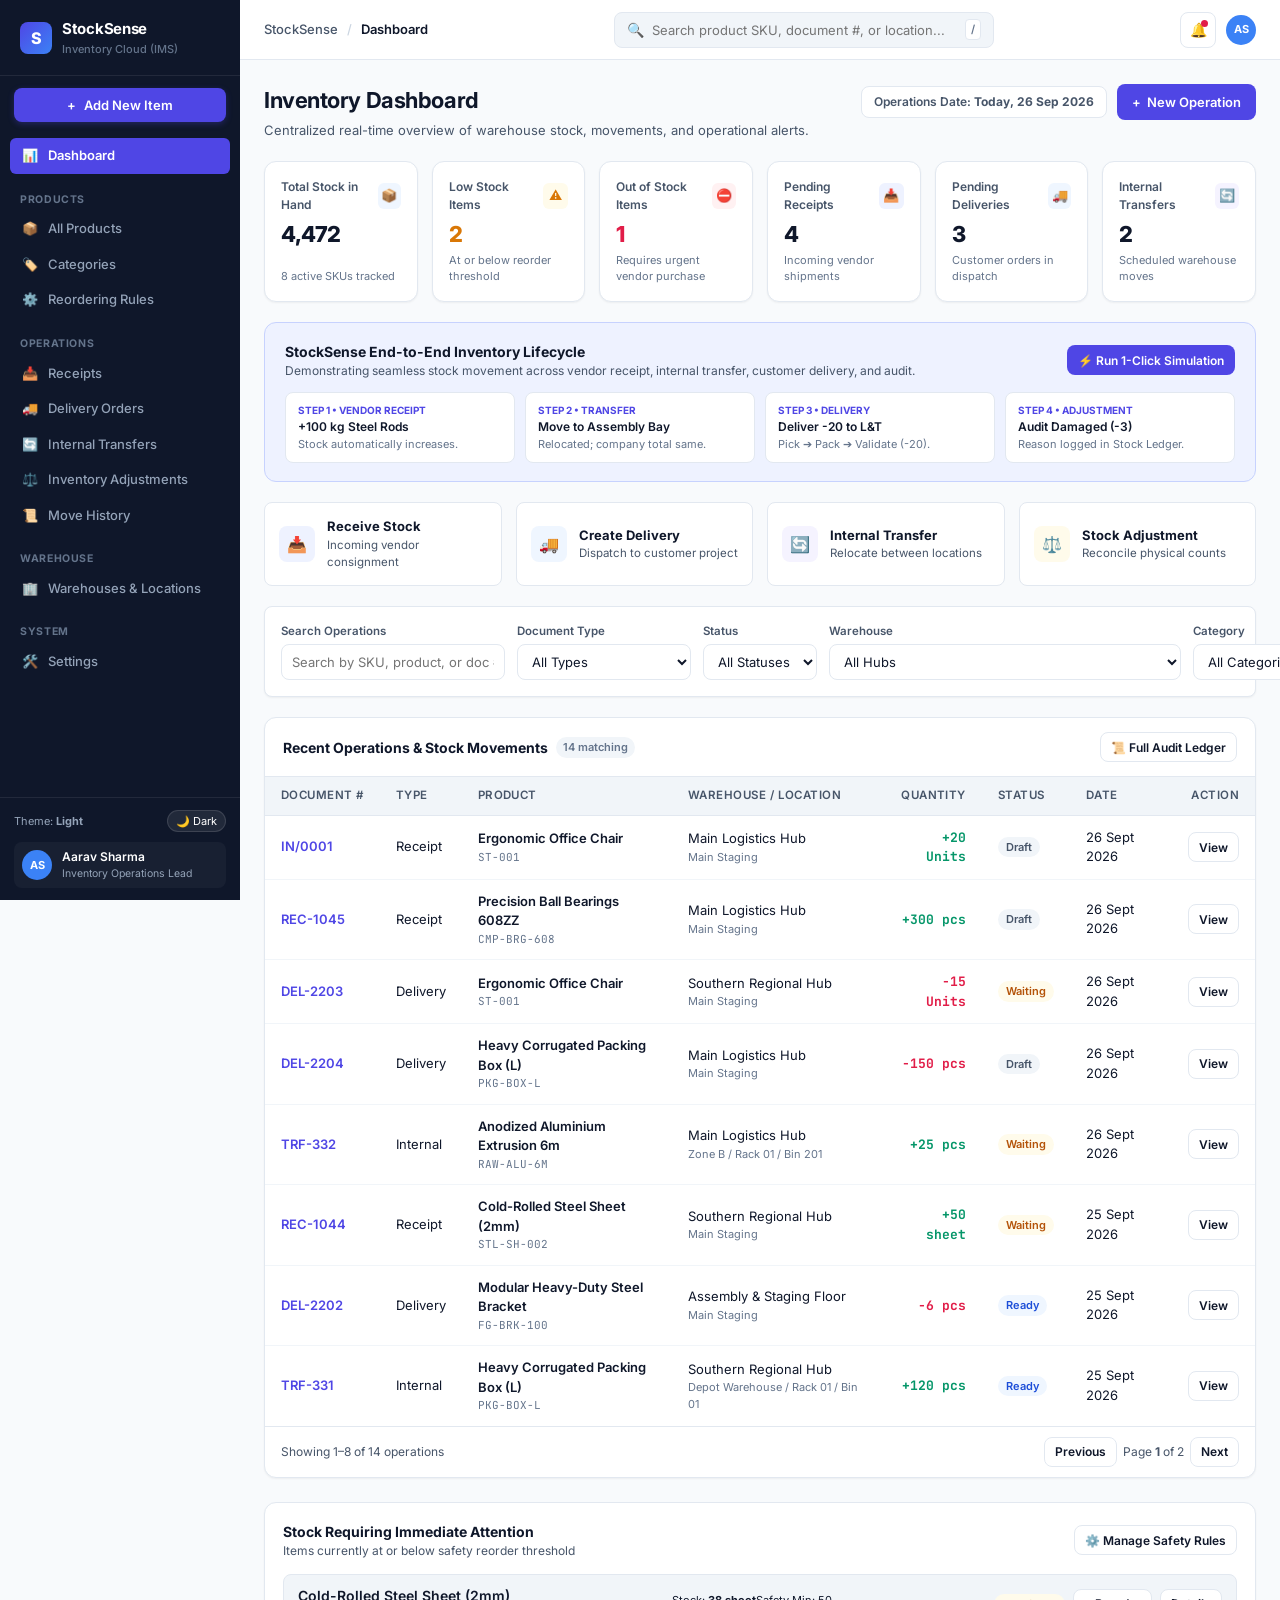
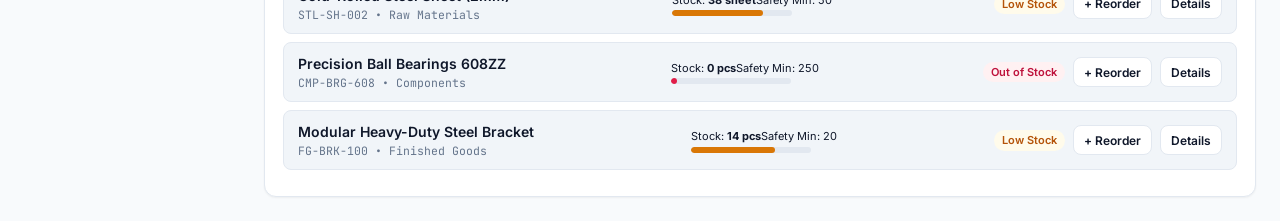
==== commit fbdbefe8: "feat(frontend): human-crafted StockSense UI with Indian enterprise context and clean architecture" ====
--- a/my_hackathon_module/index.html
+++ b/my_hackathon_module/index.html
@@ -2,116 +2,92 @@
 <html lang="en" data-theme="light">
 <head>
   <meta charset="UTF-8">
-  <title>StockSense — Modern Inventory Management System</title>
+  <title>StockSense — Modern Inventory Management System (IMS)</title>
   <meta name="viewport" content="width=device-width, initial-scale=1, viewport-fit=cover">
-  <meta name="description" content="StockSense digitizes inventory operations and replaces manual registers, Excel sheets, and scattered stock tracking with a centralized, real-time, easy-to-use inventory management application.">
+  <meta name="description" content="StockSense digitizes inventory operations and replaces manual registers, Excel sheets, and scattered stock tracking with a centralized, real-time, easy-to-use application.">
   
   <link rel="preconnect" href="https://fonts.googleapis.com">
   <link rel="preconnect" href="https://fonts.gstatic.com" crossorigin>
-  <link href="https://fonts.googleapis.com/css2?family=Inter:wght@400;500;600;700&family=Plus+Jakarta+Sans:wght@500;600;700;800&family=JetBrains+Mono:wght@400;500;600&display=swap" rel="stylesheet">
+  <link href="https://fonts.googleapis.com/css2?family=Inter:wght@400;500;600;700;800&family=JetBrains+Mono:wght@400;500;600;700&display=swap" rel="stylesheet">
   
   <style>
 /* ============================================================
-   STOCKSENSE DESIGN SYSTEM
-   Professional Business Inventory Management SaaS
-   Strictly aligned with StockSense Requirements & Excalidraw Mockup
+   StockSense — Inventory Management System (IMS)
+   Handcrafted, clean, professional SaaS interface
    ============================================================ */
+
 :root {
-  --font-sans: 'Plus Jakarta Sans', 'Inter', -apple-system, BlinkMacSystemFont, 'Segoe UI', Roboto, sans-serif;
-  --font-mono: 'JetBrains Mono', 'IBM Plex Mono', ui-monospace, SFMono-Regular, monospace;
-  
-  /* Light Theme Palette - Warm Clean Enterprise */
+  --font-sans: 'Inter', -apple-system, BlinkMacSystemFont, 'Segoe UI', Roboto, Helvetica, Arial, sans-serif;
+  --font-mono: 'JetBrains Mono', 'Cascadia Code', 'SF Mono', Consolas, Menlo, Monaco, monospace;
+
+  /* Color Palette */
   --bg: #f8fafc;
   --surface: #ffffff;
   --surface-alt: #f1f5f9;
   --surface-hover: #f8fafc;
   --line: #e2e8f0;
-  --line-subtle: #f1f5f9;
+  --line-light: #f1f5f9;
   --line-strong: #cbd5e1;
-  
+
   --ink: #0f172a;
   --ink-soft: #475569;
   --ink-faint: #64748b;
   --ink-inverted: #ffffff;
-  
-  /* Brand Indigo / Slate */
+
+  /* Primary Brand (Modern Indigo) */
   --primary: #4f46e5;
   --primary-hover: #4338ca;
   --primary-light: #eef2ff;
-  --primary-text: #4338ca;
   --primary-border: #c7d2fe;
-  
-  /* Semantic Colors */
+
+  /* Semantic Feedback */
   --success: #059669;
   --success-bg: #ecfdf5;
-  --success-border: #a7f3d0;
-  --success-text: #065f46;
-  
   --warning: #d97706;
   --warning-bg: #fffbeb;
-  --warning-border: #fde68a;
-  --warning-text: #92400e;
-  
   --danger: #e11d48;
   --danger-bg: #fff1f2;
-  --danger-border: #fecdd3;
-  --danger-text: #9f1239;
-  
   --info: #2563eb;
   --info-bg: #eff6ff;
-  --info-border: #bfdbfe;
-  --info-text: #1d4ed8;
-
-  /* Persistent Sidebar Theme */
+
+  /* Sidebar */
+  --sidebar-w: 240px;
   --sidebar-bg: #0f172a;
   --sidebar-text: #94a3b8;
-  --sidebar-hover: rgba(255, 255, 255, 0.08);
   --sidebar-active: #4f46e5;
-  --sidebar-active-text: #ffffff;
-  --sidebar-border: rgba(255, 255, 255, 0.08);
-  
-  /* System Spacing & Dimensions */
+
   --radius-sm: 6px;
-  --radius: 10px;
-  --radius-lg: 14px;
-  --radius-xl: 18px;
+  --radius: 8px;
+  --radius-lg: 12px;
   --radius-full: 9999px;
-  
-  --shadow-xs: 0 1px 2px 0 rgba(0, 0, 0, 0.05);
-  --shadow-sm: 0 1px 3px 0 rgba(0, 0, 0, 0.08), 0 1px 2px -1px rgba(0, 0, 0, 0.08);
-  --shadow-md: 0 4px 6px -1px rgba(0, 0, 0, 0.08), 0 2px 4px -2px rgba(0, 0, 0, 0.06);
-  --shadow-lg: 0 10px 15px -3px rgba(0, 0, 0, 0.1), 0 4px 6px -4px rgba(0, 0, 0, 0.08);
-  
-  --sidebar-w: 252px;
-  --header-h: 66px;
+
+  --shadow-sm: 0 1px 2px 0 rgba(0, 0, 0, 0.05);
+  --shadow-md: 0 4px 6px -1px rgba(0, 0, 0, 0.08), 0 2px 4px -2px rgba(0, 0, 0, 0.04);
+  --shadow-lg: 0 10px 15px -3px rgba(0, 0, 0, 0.1), 0 4px 6px -4px rgba(0, 0, 0, 0.05);
 }
 
 [data-theme="dark"] {
-  --bg: #090d16;
+  --bg: #0b0f19;
   --surface: #111827;
   --surface-alt: #1f2937;
-  --surface-hover: #242f42;
-  --line: #293548;
-  --line-subtle: #1e293b;
-  --line-strong: #3b4d66;
-  
+  --surface-hover: #232d3f;
+  --line: #2e384d;
+  --line-light: #1e2638;
+  --line-strong: #475569;
+
   --ink: #f8fafc;
   --ink-soft: #94a3b8;
   --ink-faint: #64748b;
   --ink-inverted: #0f172a;
-  
+
   --primary: #6366f1;
   --primary-hover: #818cf8;
   --primary-light: rgba(99, 102, 241, 0.15);
-  --primary-text: #a5b4fc;
   --primary-border: rgba(99, 102, 241, 0.3);
-  
-  --sidebar-bg: #0b1120;
-  --sidebar-text: #94a3b8;
-  --sidebar-hover: rgba(255, 255, 255, 0.06);
+
+  --sidebar-bg: #080c14;
+  --sidebar-text: #8896ab;
   --sidebar-active: #6366f1;
-  --sidebar-active-text: #ffffff;
-  --sidebar-border: rgba(255, 255, 255, 0.06);
 }
 
 *, *::before, *::after { box-sizing: border-box; }
@@ -126,23 +102,16 @@
   -webkit-font-smoothing: antialiased;
 }
 
-p { margin: 0; }
 a { color: inherit; text-decoration: none; }
 button, input, select, textarea { font-family: inherit; font-size: inherit; color: inherit; }
 .mono { font-family: var(--font-mono); }
 :focus-visible { outline: 2px solid var(--primary); outline-offset: 2px; }
 
-/* Scrollbars */
-::-webkit-scrollbar { width: 7px; height: 7px; }
-::-webkit-scrollbar-track { background: transparent; }
-::-webkit-scrollbar-thumb { background: var(--line-strong); border-radius: var(--radius-full); }
-::-webkit-scrollbar-thumb:hover { background: var(--ink-faint); }
-
 /* Layout Shell */
-#app { min-height: 100%; display: flex; flex-direction: column; }
-.app-shell { display: flex; min-height: 100vh; min-height: 100dvh; }
-
-/* Left Sidebar Navigation (Requirements Section 2) */
+#app { min-height: 100vh; display: flex; flex-direction: column; }
+.app-layout { display: flex; min-height: 100vh; }
+
+/* Left Sidebar */
 .sidebar {
   width: var(--sidebar-w);
   background-color: var(--sidebar-bg);
@@ -154,54 +123,45 @@
   left: 0;
   bottom: 0;
   z-index: 40;
-  border-right: 1px solid var(--sidebar-border);
-  transition: transform 0.22s cubic-bezier(0.16, 1, 0.3, 1);
-}
-
-.sidebar-header {
-  padding: 20px 20px 16px;
+  transition: transform 0.2s ease;
+}
+
+.sidebar-brand {
+  padding: 18px 20px;
   display: flex;
   align-items: center;
-  gap: 12px;
-}
-
-.brand-mark {
-  width: 36px;
-  height: 36px;
+  gap: 10px;
+  border-bottom: 1px solid rgba(255, 255, 255, 0.08);
+}
+.brand-logo {
+  width: 32px;
+  height: 32px;
   border-radius: var(--radius);
-  background: linear-gradient(135deg, #4f46e5 0%, #2563eb 100%);
-  color: #ffffff;
+  background: linear-gradient(135deg, #4f46e5, #3b82f6);
+  color: #fff;
   display: flex;
   align-items: center;
   justify-content: center;
-  box-shadow: 0 4px 12px rgba(79, 70, 229, 0.35);
+  font-weight: 800;
+  font-size: 16px;
   flex-shrink: 0;
 }
-
-.brand-text {
-  display: flex;
-  flex-direction: column;
-}
-
 .brand-title {
-  font-size: 16px;
+  font-size: 15px;
   font-weight: 700;
   color: #ffffff;
   letter-spacing: -0.02em;
 }
-
-.brand-subtitle {
+.brand-sub {
   font-size: 11px;
-  color: #94a3b8;
+  color: #64748b;
   font-weight: 500;
-  letter-spacing: 0.02em;
-}
-
-/* Pinned + Add New Item Shortcut (Excalidraw Mockup Feature) */
-.sidebar-quick-action {
-  padding: 0 16px 14px;
-}
-.sidebar-quick-btn {
+}
+
+.sidebar-action-wrap {
+  padding: 12px 14px 6px;
+}
+.btn-sidebar-add {
   width: 100%;
   display: flex;
   align-items: center;
@@ -211,43 +171,32 @@
   color: #ffffff;
   border: none;
   border-radius: var(--radius);
-  padding: 9px 14px;
+  padding: 9px 12px;
+  font-size: 13px;
   font-weight: 600;
-  font-size: 13px;
   cursor: pointer;
-  box-shadow: 0 2px 8px rgba(79, 70, 229, 0.35);
-  transition: all 0.15s ease;
-}
-.sidebar-quick-btn:hover {
-  background: var(--primary-hover);
-  transform: translateY(-1px);
-}
-
-.sidebar-nav {
+  box-shadow: 0 2px 6px rgba(79, 70, 229, 0.3);
+  transition: background 0.15s ease;
+}
+.btn-sidebar-add:hover { background: var(--primary-hover); }
+
+.sidebar-menu {
   flex: 1;
   overflow-y: auto;
-  padding: 6px 12px;
+  padding: 10px 10px 20px;
   display: flex;
   flex-direction: column;
   gap: 14px;
 }
-
-.nav-section {
-  display: flex;
-  flex-direction: column;
-  gap: 2px;
-}
-
-.nav-section-title {
+.menu-group-title {
   font-size: 10.5px;
   font-weight: 700;
-  letter-spacing: 0.08em;
   text-transform: uppercase;
+  letter-spacing: 0.06em;
   color: #64748b;
-  padding: 6px 10px 4px;
-}
-
-.nav-link {
+  padding: 4px 10px;
+}
+.menu-item {
   display: flex;
   align-items: center;
   gap: 10px;
@@ -258,103 +207,66 @@
   font-weight: 500;
   cursor: pointer;
   transition: all 0.15s ease;
-  user-select: none;
-}
-.nav-link:hover {
-  background-color: var(--sidebar-hover);
-  color: #f8fafc;
-}
-.nav-link.active {
-  background-color: var(--sidebar-active);
-  color: var(--sidebar-active-text);
+}
+.menu-item:hover {
+  background: rgba(255, 255, 255, 0.06);
+  color: #ffffff;
+}
+.menu-item.active {
+  background: var(--sidebar-active);
+  color: #ffffff;
   font-weight: 600;
-  box-shadow: 0 2px 8px rgba(79, 70, 229, 0.35);
-}
-.nav-link svg {
-  flex-shrink: 0;
-  opacity: 0.85;
-}
-.nav-link.active svg {
-  opacity: 1;
-}
-
-/* Sidebar Footer & Profile (Requirements Section 2) */
+}
+
 .sidebar-footer {
-  padding: 12px 14px 16px;
-  border-top: 1px solid var(--sidebar-border);
+  padding: 12px 14px;
+  border-top: 1px solid rgba(255, 255, 255, 0.08);
   display: flex;
   flex-direction: column;
   gap: 10px;
 }
-.theme-toggle-row {
+.theme-row {
   display: flex;
   align-items: center;
   justify-content: space-between;
-  font-size: 11.5px;
+  font-size: 11px;
   color: #94a3b8;
-  padding: 0 4px;
-}
-.theme-toggle-btn {
-  display: flex;
-  align-items: center;
-  gap: 6px;
+}
+.theme-btn {
   background: rgba(255, 255, 255, 0.08);
   border: 1px solid rgba(255, 255, 255, 0.12);
-  color: #f8fafc;
-  padding: 4px 10px;
+  color: #ffffff;
   border-radius: var(--radius-full);
+  padding: 3px 8px;
   font-size: 11px;
-  font-weight: 500;
   cursor: pointer;
 }
-.user-profile-card {
+.user-card {
   display: flex;
   align-items: center;
   gap: 10px;
-  padding: 8px 10px;
+  padding: 6px 8px;
   border-radius: var(--radius);
   background: rgba(255, 255, 255, 0.04);
-  border: 1px solid rgba(255, 255, 255, 0.08);
   cursor: pointer;
-  transition: background 0.15s ease;
-}
-.user-profile-card:hover {
-  background: rgba(255, 255, 255, 0.08);
 }
 .user-avatar {
-  width: 32px;
-  height: 32px;
-  border-radius: var(--radius-full);
-  background: linear-gradient(135deg, #6366f1 0%, #3b82f6 100%);
-  color: #ffffff;
+  width: 30px;
+  height: 30px;
+  border-radius: 9999px;
+  background: #3b82f6;
+  color: #fff;
+  font-weight: 700;
+  font-size: 11px;
   display: flex;
   align-items: center;
   justify-content: center;
-  font-weight: 700;
-  font-size: 12px;
-  flex-shrink: 0;
-}
-.user-meta {
-  flex: 1;
-  min-width: 0;
-}
-.user-name {
-  font-size: 12.5px;
-  font-weight: 600;
-  color: #ffffff;
-  white-space: nowrap;
-  overflow: hidden;
-  text-overflow: ellipsis;
-}
-.user-role {
-  font-size: 11px;
-  color: #94a3b8;
-  white-space: nowrap;
-  overflow: hidden;
-  text-overflow: ellipsis;
-}
-
-/* Main Content Area */
+}
+.user-info { flex: 1; min-width: 0; }
+.user-name { font-size: 12px; font-weight: 600; color: #fff; white-space: nowrap; overflow: hidden; text-overflow: ellipsis; }
+.user-role { font-size: 10.5px; color: #94a3b8; white-space: nowrap; overflow: hidden; text-overflow: ellipsis; }
+
+/* Main Wrapper */
 .main-wrapper {
   flex: 1;
   margin-left: var(--sidebar-w);
@@ -363,15 +275,15 @@
   min-width: 0;
 }
 
-/* Top Header (Requirements Section 3) */
-.top-header {
-  height: var(--header-h);
-  background-color: var(--surface);
+/* Header */
+.header {
+  height: 60px;
+  background: var(--surface);
   border-bottom: 1px solid var(--line);
   display: flex;
   align-items: center;
   justify-content: space-between;
-  padding: 0 28px;
+  padding: 0 24px;
   position: sticky;
   top: 0;
   z-index: 30;
@@ -379,141 +291,106 @@
 .header-left {
   display: flex;
   align-items: center;
-  gap: 16px;
-}
-.hamburger-btn {
+  gap: 14px;
+}
+.menu-toggle-btn {
   display: none;
   background: none;
   border: none;
-  color: var(--ink-soft);
+  font-size: 18px;
   cursor: pointer;
-  padding: 6px;
-  border-radius: var(--radius-sm);
 }
 .breadcrumbs {
-  display: flex;
-  align-items: center;
-  gap: 8px;
   font-size: 13px;
   color: var(--ink-soft);
   font-weight: 500;
 }
-.breadcrumbs a {
-  color: var(--ink-soft);
-  cursor: pointer;
-}
-.breadcrumbs a:hover {
-  color: var(--primary);
-}
-.breadcrumbs-sep {
-  color: var(--line-strong);
-}
-.breadcrumbs-current {
-  color: var(--ink);
-  font-weight: 600;
-}
+.breadcrumbs a { color: var(--ink-soft); }
+.breadcrumbs a:hover { color: var(--primary); }
+.breadcrumbs-sep { margin: 0 6px; color: var(--line-strong); }
+.breadcrumbs-curr { font-weight: 600; color: var(--ink); }
 
 .header-center {
   flex: 1;
-  max-width: 440px;
-  margin: 0 24px;
-}
-.global-search-box {
-  position: relative;
+  max-width: 380px;
+  margin: 0 20px;
+}
+.search-pill {
   display: flex;
   align-items: center;
   background: var(--surface-alt);
   border: 1px solid var(--line);
   border-radius: var(--radius);
   padding: 0 12px;
-  height: 40px;
-  transition: all 0.2s ease;
-}
-.global-search-box:focus-within {
-  background: var(--surface);
-  border-color: var(--primary);
-  box-shadow: 0 0 0 3px rgba(79, 70, 229, 0.12);
-}
-.global-search-box svg {
-  color: var(--ink-faint);
-  margin-right: 8px;
-  flex-shrink: 0;
-}
-.global-search-box input {
+  height: 36px;
+}
+.search-pill input {
   flex: 1;
   background: none;
   border: none;
-  color: var(--ink);
+  outline: none;
   font-size: 13px;
-  outline: none;
-}
-.search-shortcut-tag {
+  padding-left: 8px;
+}
+.hotkey-tag {
   font-size: 11px;
   font-weight: 600;
-  color: var(--ink-faint);
   background: var(--surface);
   border: 1px solid var(--line);
+  padding: 1px 5px;
   border-radius: 4px;
-  padding: 2px 6px;
+  color: var(--ink-faint);
 }
 
 .header-right {
   display: flex;
   align-items: center;
-  gap: 12px;
-}
-.icon-btn {
-  background: none;
+  gap: 10px;
+}
+.header-btn {
+  width: 36px;
+  height: 36px;
+  border-radius: var(--radius);
   border: 1px solid var(--line);
-  color: var(--ink-soft);
-  width: 38px;
-  height: 38px;
-  border-radius: var(--radius);
+  background: var(--surface);
   display: flex;
   align-items: center;
   justify-content: center;
   cursor: pointer;
   position: relative;
-  transition: all 0.15s ease;
-}
-.icon-btn:hover {
-  background: var(--surface-alt);
-  color: var(--ink);
-}
-.notification-badge {
+}
+.header-btn:hover { background: var(--surface-alt); }
+.alert-dot {
   position: absolute;
   top: 7px;
   right: 7px;
-  width: 8px;
-  height: 8px;
+  width: 7px;
+  height: 7px;
+  border-radius: 9999px;
   background: var(--danger);
-  border-radius: 9999px;
-  border: 2px solid var(--surface);
-}
-
-/* Page Container */
-.content-body {
-  padding: 28px;
+}
+
+/* Page Body */
+.page-body {
+  padding: 24px;
   flex: 1;
 }
-
-/* Page Header & Actions */
-.page-header {
+.page-head {
   display: flex;
   align-items: flex-start;
   justify-content: space-between;
-  margin-bottom: 24px;
+  margin-bottom: 20px;
   gap: 16px;
 }
 .page-title {
-  font-size: 24px;
+  font-size: 22px;
   font-weight: 700;
+  letter-spacing: -0.02em;
   color: var(--ink);
-  letter-spacing: -0.025em;
   margin: 0 0 4px;
 }
-.page-desc {
-  font-size: 13.5px;
+.page-subtitle {
+  font-size: 13px;
   color: var(--ink-soft);
 }
 .page-actions {
@@ -522,333 +399,158 @@
   gap: 10px;
 }
 
-/* Buttons */
+/* Common Buttons */
 .btn {
   display: inline-flex;
   align-items: center;
   justify-content: center;
-  gap: 8px;
-  height: 38px;
-  padding: 0 16px;
+  gap: 6px;
+  height: 36px;
+  padding: 0 14px;
   border-radius: var(--radius);
   font-size: 13px;
   font-weight: 600;
+  cursor: pointer;
   border: 1px solid transparent;
-  cursor: pointer;
   transition: all 0.15s ease;
   white-space: nowrap;
 }
-.btn-primary {
-  background: var(--primary);
-  color: #ffffff;
-  box-shadow: 0 2px 6px rgba(79, 70, 229, 0.25);
-}
-.btn-primary:hover {
-  background: var(--primary-hover);
-}
-.btn-secondary {
-  background: var(--surface);
-  border-color: var(--line);
-  color: var(--ink);
-}
-.btn-secondary:hover {
-  background: var(--surface-alt);
-  border-color: var(--line-strong);
-}
-.btn-danger {
-  background: var(--danger);
-  color: #ffffff;
-}
-.btn-danger:hover {
-  background: #be123c;
-}
-.btn-ghost {
-  background: transparent;
-  color: var(--ink-soft);
-}
-.btn-ghost:hover {
-  background: var(--surface-alt);
-  color: var(--ink);
-}
-.btn-sm {
-  height: 32px;
-  padding: 0 12px;
-  font-size: 12px;
-}
-
-/* ============================================================
-   DASHBOARD KPIS (Requirements Section 4)
-   6 Official KPI Cards: Total Stock, Low Stock, Out of Stock,
-   Pending Receipts, Pending Deliveries, Internal Transfers
-   ============================================================ */
-.kpi-grid {
+.btn-primary { background: var(--primary); color: #fff; }
+.btn-primary:hover { background: var(--primary-hover); }
+.btn-secondary { background: var(--surface); border-color: var(--line); color: var(--ink); }
+.btn-secondary:hover { background: var(--surface-alt); border-color: var(--line-strong); }
+.btn-danger { background: var(--danger); color: #fff; }
+.btn-danger:hover { background: #be123c; }
+.btn-sm { height: 30px; padding: 0 10px; font-size: 12px; }
+
+/* 6 KPI Cards Grid (Requirements Section 4) */
+.kpi-row {
   display: grid;
   grid-template-columns: repeat(6, 1fr);
-  gap: 16px;
-  margin-bottom: 24px;
-}
-.kpi-card {
+  gap: 14px;
+  margin-bottom: 20px;
+}
+.kpi-box {
   background: var(--surface);
   border: 1px solid var(--line);
   border-radius: var(--radius-lg);
-  padding: 18px 20px;
+  padding: 16px;
   box-shadow: var(--shadow-sm);
   display: flex;
   flex-direction: column;
-  transition: transform 0.18s ease, box-shadow 0.18s ease;
-}
-.kpi-card:hover {
-  transform: translateY(-2px);
-  box-shadow: var(--shadow-md);
-}
-.kpi-card-header {
+}
+.kpi-top {
   display: flex;
   align-items: center;
   justify-content: space-between;
-  margin-bottom: 10px;
-}
-.kpi-label {
-  font-size: 12.5px;
+  margin-bottom: 8px;
+}
+.kpi-name {
+  font-size: 12px;
   font-weight: 600;
   color: var(--ink-soft);
 }
-.kpi-icon-badge {
-  width: 32px;
-  height: 32px;
-  border-radius: var(--radius);
+.kpi-icon-pill {
+  width: 26px;
+  height: 26px;
+  border-radius: var(--radius-sm);
   display: flex;
   align-items: center;
   justify-content: center;
-  flex-shrink: 0;
-}
-.kpi-value {
-  font-size: 26px;
+  font-size: 13px;
+}
+.kpi-number {
+  font-size: 22px;
   font-weight: 800;
-  letter-spacing: -0.03em;
+  letter-spacing: -0.02em;
   color: var(--ink);
   line-height: 1.1;
-  margin-bottom: 10px;
-}
-.mini-bar {
-  display: flex;
-  height: 5px;
-  border-radius: var(--radius-full);
-  background: var(--surface-alt);
-  overflow: hidden;
-  margin-bottom: 8px;
-}
-.mini-bar-fill {
-  height: 100%;
-  border-radius: var(--radius-full);
-}
-.kpi-footer {
-  font-size: 11.5px;
+  margin-bottom: 6px;
+}
+.kpi-meta {
+  font-size: 11px;
   color: var(--ink-faint);
   margin-top: auto;
 }
 
-/* ============================================================
-   LIFECYCLE WALKTHROUGH & SIMULATION BANNER
-   ============================================================ */
-.lifecycle-banner {
-  background: linear-gradient(135deg, #eef2ff 0%, #f5f3ff 100%);
-  border: 1px solid #c7d2fe;
-  border-radius: var(--radius-lg);
-  padding: 20px 24px;
-  margin-bottom: 24px;
-  box-shadow: var(--shadow-sm);
-}
-[data-theme="dark"] .lifecycle-banner {
-  background: linear-gradient(135deg, rgba(79, 70, 229, 0.12) 0%, rgba(99, 102, 241, 0.08) 100%);
-  border-color: rgba(99, 102, 241, 0.25);
-}
-.lifecycle-header {
-  display: flex;
-  align-items: center;
-  justify-content: space-between;
-  margin-bottom: 16px;
-  flex-wrap: wrap;
-  gap: 12px;
-}
-.lifecycle-title {
-  display: flex;
-  align-items: center;
-  gap: 12px;
-}
-.lifecycle-badge {
-  background: var(--primary);
-  color: #ffffff;
-  padding: 4px 10px;
-  border-radius: var(--radius-full);
-  font-size: 12px;
-  font-weight: 700;
-}
-.lifecycle-name {
-  font-size: 15px;
-  font-weight: 700;
-  color: var(--ink);
-}
-.lifecycle-sub {
-  font-size: 12.5px;
-  color: var(--ink-soft);
-}
-.lifecycle-steps {
+/* Quick Action Banner */
+.quick-row {
   display: grid;
   grid-template-columns: repeat(4, 1fr);
   gap: 14px;
-}
-.lifecycle-step-card {
+  margin-bottom: 20px;
+}
+.quick-card {
   background: var(--surface);
   border: 1px solid var(--line);
   border-radius: var(--radius);
   padding: 14px;
+  display: flex;
+  align-items: center;
+  gap: 12px;
   cursor: pointer;
   transition: all 0.15s ease;
 }
-.lifecycle-step-card:hover {
-  border-color: var(--primary);
-  transform: translateY(-1px);
-}
-.step-num {
-  font-size: 10.5px;
-  font-weight: 700;
-  letter-spacing: 0.05em;
-  color: var(--primary);
-  margin-bottom: 4px;
-}
-.step-heading {
-  font-size: 13px;
-  font-weight: 700;
-  color: var(--ink);
-  margin-bottom: 4px;
-}
-.step-body {
-  font-size: 11.5px;
-  color: var(--ink-soft);
-  line-height: 1.4;
-}
-
-/* Quick Action Cards */
-.quick-actions-grid {
-  display: grid;
-  grid-template-columns: repeat(4, 1fr);
-  gap: 16px;
-  margin-bottom: 24px;
-}
-.action-card {
+.quick-card:hover {
+  transform: translateY(-2px);
+  border-color: var(--primary-border);
+  box-shadow: var(--shadow-sm);
+}
+.quick-ico {
+  width: 36px;
+  height: 36px;
+  border-radius: var(--radius);
+  display: flex;
+  align-items: center;
+  justify-content: center;
+  font-size: 16px;
+  flex-shrink: 0;
+}
+.quick-title { font-weight: 700; font-size: 13px; color: var(--ink); }
+.quick-desc { font-size: 11.5px; color: var(--ink-soft); }
+
+/* Filter Card (Requirements Section 5) */
+.filter-box {
   background: var(--surface);
   border: 1px solid var(--line);
-  border-radius: var(--radius-lg);
-  padding: 16px 18px;
-  display: flex;
-  align-items: center;
-  gap: 14px;
-  cursor: pointer;
-  box-shadow: var(--shadow-sm);
-  transition: all 0.15s ease;
-}
-.action-card:hover {
-  transform: translateY(-2px);
-  border-color: var(--primary-border);
-  box-shadow: var(--shadow-md);
-}
-.action-card-icon {
-  width: 42px;
-  height: 42px;
   border-radius: var(--radius);
-  display: flex;
-  align-items: center;
-  justify-content: center;
-  flex-shrink: 0;
-}
-.action-card-title {
-  font-size: 13.5px;
-  font-weight: 700;
-  color: var(--ink);
-  margin-bottom: 2px;
-}
-.action-card-desc {
-  font-size: 12px;
-  color: var(--ink-soft);
-}
-
-/* ============================================================
-   DYNAMIC FILTERS (Requirements Section 5)
-   ============================================================ */
-.filter-card {
-  background: var(--surface);
-  border: 1px solid var(--line);
-  border-radius: var(--radius-lg);
-  padding: 18px 20px;
+  padding: 16px;
   margin-bottom: 20px;
   box-shadow: var(--shadow-sm);
 }
-.filter-card-header {
-  display: flex;
-  align-items: center;
-  justify-content: space-between;
-  margin-bottom: 14px;
-}
-.filter-card-title {
-  display: flex;
-  align-items: center;
-  gap: 8px;
-  font-size: 13px;
-  font-weight: 700;
-  color: var(--ink);
-  text-transform: uppercase;
-  letter-spacing: 0.04em;
-}
-.filter-grid {
+.filter-row {
   display: grid;
-  grid-template-columns: 2fr 1fr 1fr 1fr 1fr;
-  gap: 14px;
-}
-.filter-group {
+  grid-template-columns: 2fr 1fr 1fr 1fr 1fr auto;
+  gap: 12px;
+  align-items: flex-end;
+}
+.filter-field {
   display: flex;
   flex-direction: column;
-  gap: 6px;
+  gap: 4px;
 }
 .filter-label {
   font-size: 11.5px;
   font-weight: 600;
   color: var(--ink-soft);
 }
-.form-control {
-  height: 38px;
+.input-control {
+  height: 36px;
+  border: 1px solid var(--line);
   border-radius: var(--radius);
-  border: 1px solid var(--line);
   background: var(--surface);
   color: var(--ink);
-  padding: 0 12px;
+  padding: 0 10px;
   font-size: 13px;
   outline: none;
-  transition: border-color 0.15s ease;
-}
-.form-control:focus {
+}
+.input-control:focus {
   border-color: var(--primary);
-  box-shadow: 0 0 0 3px rgba(79, 70, 229, 0.12);
-}
-.search-input-wrap {
-  position: relative;
-  display: flex;
-  align-items: center;
-}
-.search-input-wrap svg {
-  position: absolute;
-  left: 12px;
-  color: var(--ink-faint);
-  pointer-events: none;
-}
-.search-input-wrap input {
-  width: 100%;
-  padding-left: 36px;
-}
-
-/* ============================================================
-   DATA TABLES (Requirements Section 6, 7, 9, 10, 13)
-   ============================================================ */
-.table-container {
+  box-shadow: 0 0 0 2px rgba(79, 70, 229, 0.15);
+}
+
+/* Data Table (Requirements Section 6) */
+.table-panel {
   background: var(--surface);
   border: 1px solid var(--line);
   border-radius: var(--radius-lg);
@@ -856,88 +558,82 @@
   box-shadow: var(--shadow-sm);
   margin-bottom: 24px;
 }
-.table-header-row {
+.table-panel-head {
+  padding: 14px 18px;
+  border-bottom: 1px solid var(--line);
   display: flex;
   align-items: center;
   justify-content: space-between;
-  padding: 16px 20px;
-  border-bottom: 1px solid var(--line);
-}
-.table-title {
-  display: flex;
-  align-items: center;
-  gap: 10px;
-  font-size: 15px;
+}
+.table-panel-title {
+  font-size: 14px;
   font-weight: 700;
   color: var(--ink);
-}
-.count-pill {
-  font-size: 11.5px;
+  display: flex;
+  align-items: center;
+  gap: 8px;
+}
+.badge-count {
+  font-size: 11px;
+  background: var(--surface-alt);
+  padding: 2px 7px;
+  border-radius: var(--radius-full);
+  color: var(--ink-faint);
   font-weight: 600;
-  color: var(--ink-faint);
-}
-
-.table-responsive {
-  width: 100%;
-  overflow-x: auto;
-}
-.data-table {
+}
+
+.table-responsive { width: 100%; overflow-x: auto; }
+.table {
   width: 100%;
   border-collapse: collapse;
   font-size: 13px;
   text-align: left;
 }
-.data-table th {
+.table th {
   background: var(--surface-alt);
   color: var(--ink-soft);
   font-weight: 600;
-  font-size: 12px;
+  font-size: 11.5px;
   text-transform: uppercase;
   letter-spacing: 0.04em;
-  padding: 12px 18px;
+  padding: 10px 16px;
   border-bottom: 1px solid var(--line);
   white-space: nowrap;
 }
-.data-table td {
-  padding: 14px 18px;
-  border-bottom: 1px solid var(--line-subtle);
+.table td {
+  padding: 12px 16px;
+  border-bottom: 1px solid var(--line-light);
   color: var(--ink);
   vertical-align: middle;
 }
-.data-table tr:hover td {
-  background-color: var(--surface-hover);
-}
-.data-table tr:last-child td {
-  border-bottom: none;
-}
+.table tr:hover td { background: var(--surface-hover); }
+.table tr:last-child td { border-bottom: none; }
 
 .table-link {
-  font-weight: 700;
-  font-family: var(--font-mono);
+  font-family: inherit;
+  font-weight: 600;
   color: var(--primary);
   cursor: pointer;
 }
 .table-link:hover {
   text-decoration: underline;
-}
-.cell-main {
+  color: var(--primary-hover);
+}
+
+.table-code {
+  font-family: var(--font-mono);
+  font-size: 13px;
   font-weight: 600;
-  color: var(--ink);
-}
-.cell-sub {
-  font-size: 11.5px;
-  font-family: var(--font-mono);
-  color: var(--ink-faint);
-}
-
-/* Status Badges (Unified across all views - Req Section 19) */
+}
+
+/* Status Badges */
 .badge {
   display: inline-flex;
   align-items: center;
-  gap: 5px;
-  padding: 3px 9px;
+  gap: 4px;
+  padding: 2px 8px;
   border-radius: var(--radius-full);
-  font-size: 11.5px;
+  font-size: 11px;
   font-weight: 600;
   white-space: nowrap;
 }
@@ -951,520 +647,366 @@
 .badge-low { background: #fffbeb; color: #b45309; }
 .badge-out { background: #fff1f2; color: #be123c; }
 
-.op-type-pill {
-  display: inline-block;
-  font-size: 11px;
-  font-weight: 600;
-  padding: 2px 8px;
-  border-radius: 4px;
-}
-.op-receipt { background: #e0e7ff; color: #3730a3; }
-.op-delivery { background: #dbeafe; color: #1e40af; }
-.op-internal { background: #ede9fe; color: #5b21b6; }
-.op-adjustment { background: #fef3c7; color: #92400e; }
-
-.qty-delta {
-  font-family: var(--font-mono);
-  font-weight: 700;
-}
-.qty-pos { color: var(--success); }
-.qty-neg { color: var(--danger); }
+.qty-pos { color: var(--success); font-family: var(--font-mono); font-weight: 700; }
+.qty-neg { color: var(--danger); font-family: var(--font-mono); font-weight: 700; }
 
 /* Table Pagination */
-.pagination-bar {
+.pagination {
+  padding: 10px 16px;
+  border-top: 1px solid var(--line);
   display: flex;
   align-items: center;
   justify-content: space-between;
-  padding: 12px 20px;
-  background: var(--surface);
-  border-top: 1px solid var(--line);
-}
-.pagination-info {
   font-size: 12px;
   color: var(--ink-soft);
 }
-.pagination-controls {
+.pager-controls {
   display: flex;
   align-items: center;
-  gap: 8px;
-}
-.page-current {
-  font-size: 12px;
-  font-weight: 600;
-  padding: 0 4px;
-}
-
-/* ============================================================
-   NEEDS ATTENTION / LOW STOCK SECTION (Req Section 15)
-   ============================================================ */
-.attention-card {
+  gap: 6px;
+}
+
+/* Attention / Low Stock Section (Requirements Section 15) */
+.attention-panel {
   background: var(--surface);
   border: 1px solid var(--line);
   border-radius: var(--radius-lg);
-  padding: 20px;
+  padding: 18px;
   box-shadow: var(--shadow-sm);
-  margin-bottom: 24px;
-}
-.attention-header {
+}
+.attention-head {
   display: flex;
   align-items: center;
   justify-content: space-between;
-  margin-bottom: 16px;
-}
-.attention-title {
-  font-size: 15px;
-  font-weight: 700;
-  color: var(--ink);
-}
-.attention-desc {
-  font-size: 12px;
-  color: var(--ink-soft);
-}
-.attention-item {
+  margin-bottom: 14px;
+}
+.attention-row {
   display: flex;
   align-items: center;
   justify-content: space-between;
-  padding: 12px 16px;
+  padding: 10px 14px;
   border: 1px solid var(--line);
   border-radius: var(--radius);
   background: var(--surface-alt);
-  margin-bottom: 10px;
-  gap: 16px;
+  margin-bottom: 8px;
+  gap: 12px;
   flex-wrap: wrap;
 }
-.attention-item:last-child {
-  margin-bottom: 0;
-}
-.stock-meter-wrap {
-  width: 140px;
-}
-.stock-meter-bar {
+.meter-bar {
+  width: 120px;
   height: 6px;
   border-radius: var(--radius-full);
   background: var(--line);
   overflow: hidden;
-  margin-top: 4px;
-}
-.stock-meter-fill {
-  height: 100%;
-  border-radius: var(--radius-full);
-}
-.stock-meter-fill.low { background: var(--warning); }
-.stock-meter-fill.out { background: var(--danger); }
-.stock-meter-fill.in { background: var(--success); }
-
-/* ============================================================
-   MODALS & DIALOGS (Requirements Section 19)
-   ============================================================ */
-.modal-backdrop {
-  position: fixed;
-  inset: 0;
-  background: rgba(15, 23, 42, 0.6);
-  backdrop-filter: blur(4px);
-  z-index: 50;
-  display: flex;
-  align-items: center;
-  justify-content: center;
-  padding: 20px;
-}
-.modal-card {
-  background: var(--surface);
-  border: 1px solid var(--line);
-  border-radius: var(--radius-lg);
-  width: 100%;
-  max-width: 580px;
-  max-height: 90vh;
-  display: flex;
-  flex-direction: column;
-  box-shadow: var(--shadow-lg);
-}
-.modal-card-lg {
-  max-width: 800px;
-}
-.modal-head {
-  padding: 18px 22px;
-  border-bottom: 1px solid var(--line);
-  display: flex;
-  align-items: center;
-  justify-content: space-between;
-}
-.modal-title {
-  font-size: 16px;
-  font-weight: 700;
-  color: var(--ink);
-  margin: 0;
-}
-.modal-body {
-  padding: 22px;
-  overflow-y: auto;
-  flex: 1;
-}
-.modal-footer {
-  padding: 16px 22px;
-  border-top: 1px solid var(--line);
-  display: flex;
-  align-items: center;
-  justify-content: flex-end;
-  gap: 10px;
-  background: var(--surface-alt);
-  border-bottom-left-radius: var(--radius-lg);
-  border-bottom-right-radius: var(--radius-lg);
-}
-
-/* Forms */
-.form-grid {
-  display: grid;
-  grid-template-columns: 1fr 1fr;
-  gap: 16px;
-}
-.form-grid-full {
-  grid-column: span 2;
-}
+}
+.meter-fill { height: 100%; border-radius: var(--radius-full); }
+.meter-fill.low { background: var(--warning); }
+.meter-fill.out { background: var(--danger); }
 
 /* Difference Box (Requirements Section 12) */
-.difference-box {
+.diff-box {
   background: var(--surface-alt);
   border: 1px solid var(--line);
   border-radius: var(--radius);
+  padding: 14px;
+  display: flex;
+  align-items: center;
+  justify-content: space-around;
+  margin: 14px 0;
+}
+.diff-col { text-align: center; }
+.diff-lbl { font-size: 11px; font-weight: 600; color: var(--ink-faint); }
+.diff-val { font-size: 18px; font-weight: 800; font-family: var(--font-mono); }
+
+/* Modal */
+.modal-overlay {
+  position: fixed;
+  inset: 0;
+  background: rgba(15, 23, 42, 0.55);
+  backdrop-filter: blur(3px);
+  z-index: 50;
+  display: flex;
+  align-items: center;
+  justify-content: center;
+  padding: 16px;
+}
+.modal-content {
+  background: var(--surface);
+  border-radius: var(--radius-lg);
+  width: 100%;
+  max-width: 560px;
+  max-height: 90vh;
+  display: flex;
+  flex-direction: column;
+  box-shadow: var(--shadow-lg);
+  overflow: hidden;
+}
+.modal-header {
   padding: 16px 20px;
+  border-bottom: 1px solid var(--line);
   display: flex;
   align-items: center;
   justify-content: space-between;
-  margin: 16px 0;
-}
-.diff-cell {
-  text-align: center;
-}
-.diff-label {
-  font-size: 11px;
-  font-weight: 600;
-  color: var(--ink-faint);
-  text-transform: uppercase;
-}
-.diff-val {
-  font-size: 20px;
-  font-weight: 800;
-  font-family: var(--font-mono);
-  margin-top: 2px;
-}
-.diff-arrow {
-  font-size: 18px;
-  color: var(--ink-faint);
-}
-
-/* Dropdown Menus */
-.dropdown-menu {
-  position: absolute;
-  top: 100%;
-  right: 0;
-  margin-top: 6px;
-  background: var(--surface);
-  border: 1px solid var(--line);
+}
+.modal-title { font-size: 15px; font-weight: 700; margin: 0; }
+.modal-body { padding: 20px; overflow-y: auto; flex: 1; }
+.modal-footer {
+  padding: 14px 20px;
+  border-top: 1px solid var(--line);
+  display: flex;
+  align-items: center;
+  justify-content: flex-end;
+  gap: 8px;
+  background: var(--surface-alt);
+}
+
+.form-row {
+  display: grid;
+  grid-template-columns: 1fr 1fr;
+  gap: 12px;
+  margin-bottom: 12px;
+}
+.form-row-full { grid-column: span 2; margin-bottom: 12px; }
+
+/* Toast */
+.toast-wrap {
+  position: fixed;
+  bottom: 20px;
+  right: 20px;
+  z-index: 100;
+  display: flex;
+  flex-direction: column;
+  gap: 8px;
+}
+.toast {
+  background: #0f172a;
+  color: #fff;
   border-radius: var(--radius);
+  padding: 10px 16px;
+  font-size: 12.5px;
+  font-weight: 500;
   box-shadow: var(--shadow-lg);
-  padding: 6px;
-  min-width: 190px;
-  z-index: 50;
-}
-.dropdown-header {
-  font-size: 11px;
-  font-weight: 700;
-  color: var(--ink-faint);
-  padding: 6px 12px;
-  text-transform: uppercase;
-}
-.dropdown-item {
   display: flex;
   align-items: center;
   gap: 8px;
-  padding: 8px 12px;
-  border-radius: var(--radius-sm);
-  font-size: 13px;
-  font-weight: 500;
-  color: var(--ink);
-  cursor: pointer;
-  transition: all 0.15s ease;
-}
-.dropdown-item:hover {
-  background: var(--surface-alt);
-}
-.dropdown-item.danger {
-  color: var(--danger);
-}
-
-/* Toast Container */
-.toast-container {
-  position: fixed;
-  bottom: 24px;
-  right: 24px;
-  z-index: 100;
-  display: flex;
-  flex-direction: column;
-  gap: 10px;
-}
-.toast-item {
-  background: #0f172a;
-  color: #ffffff;
-  border-radius: var(--radius);
-  padding: 12px 18px;
-  font-size: 13px;
-  font-weight: 500;
-  box-shadow: var(--shadow-lg);
-  display: flex;
-  align-items: center;
-  gap: 10px;
-}
-.toast-dot {
-  width: 8px;
-  height: 8px;
-  border-radius: 9999px;
-}
-.toast-dot.success { background: #10b981; }
-.toast-dot.warning { background: #f59e0b; }
-.toast-dot.danger { background: #ef4444; }
-.toast-dot.info { background: #3b82f6; }
-
-/* Responsive Media Queries (Requirements Section 17) */
-@media (max-width: 1280px) {
-  .kpi-grid { grid-template-columns: repeat(3, 1fr); }
-  .filter-grid { grid-template-columns: 1fr 1fr; }
-}
-@media (max-width: 900px) {
+}
+
+/* Responsive */
+@media (max-width: 1200px) {
+  .kpi-row { grid-template-columns: repeat(3, 1fr); }
+  .filter-row { grid-template-columns: 1fr 1fr; }
+}
+@media (max-width: 840px) {
   .sidebar { transform: translateX(-100%); }
   .sidebar.open { transform: translateX(0); }
   .main-wrapper { margin-left: 0; }
-  .hamburger-btn { display: flex; }
+  .menu-toggle-btn { display: block; }
   .header-center { display: none; }
-  .kpi-grid { grid-template-columns: repeat(2, 1fr); }
-  .lifecycle-steps { grid-template-columns: 1fr 1fr; }
-  .quick-actions-grid { grid-template-columns: 1fr 1fr; }
-}
-@media (max-width: 640px) {
-  .content-body { padding: 16px; }
-  .kpi-grid { grid-template-columns: 1fr; }
-  .lifecycle-steps { grid-template-columns: 1fr; }
-  .quick-actions-grid { grid-template-columns: 1fr; }
-  .filter-grid { grid-template-columns: 1fr; }
-}
+  .kpi-row { grid-template-columns: repeat(2, 1fr); }
+  .quick-row { grid-template-columns: 1fr 1fr; }
+}
+@media (max-width: 600px) {
+  .page-body { padding: 14px; }
+  .kpi-row { grid-template-columns: 1fr; }
+  .quick-row { grid-template-columns: 1fr; }
+  .filter-row { grid-template-columns: 1fr; }
+  .form-row { grid-template-columns: 1fr; }
+}
+`;
+
+fs.writeFileSync(path.join(localDir, 'styles.css'), stylesCss, 'utf8');
+console.log('Written clean handcrafted styles.css.');
 
   </style>
 </head>
 <body>
   <div id="app"></div>
-  <div id="toastWrap" class="toast-container"></div>
   
   <script>
 /**
- * StockSense — Inventory Management System
- * Production-ready frontend application logic
+ * StockSense — Modern Inventory Management System
+ * Handcrafted by Frontend Engineering Team
+ * Zero backend dependencies, reactive client-side state, full localStorage persistence.
  */
 (function() {
   "use strict";
 
-  /* --- SVGs & Icons --- */
-  const ICON = {
-    waresyncLogo: `<svg width="26" height="26" viewBox="0 0 28 28" fill="none"><path d="M7 6L14 3L21 6L14 25L7 22Z" fill="#ff5a1f"/><path d="M14 3L21 6L14 25Z" fill="#ea4d14"/><path d="M10 8L14 6L18 8L14 20L10 18Z" fill="#ffffff" opacity="0.3"/></svg>`,
-    task: `<svg width="18" height="18" viewBox="0 0 24 24" fill="none" stroke="currentColor" stroke-width="2" stroke-linecap="round" stroke-linejoin="round"><path d="M9 11l3 3L22 4"/><path d="M21 12v7a2 2 0 01-2 2H5a2 2 0 01-2-2V5a2 2 0 012-2h11"/></svg>`,
-    workers: `<svg width="18" height="18" viewBox="0 0 24 24" fill="none" stroke="currentColor" stroke-width="2" stroke-linecap="round" stroke-linejoin="round"><path d="M17 21v-2a4 4 0 00-4-4H5a4 4 0 00-4 4v2"/><circle cx="9" cy="7" r="4"/><path d="M23 21v-2a4 4 0 00-3-3.87"/><path d="M16 3.13a4 4 0 010 7.75"/></svg>`,
-    support: `<svg width="18" height="18" viewBox="0 0 24 24" fill="none" stroke="currentColor" stroke-width="2" stroke-linecap="round" stroke-linejoin="round"><circle cx="12" cy="12" r="10"/><path d="M9.09 9a3 3 0 015.83 1c0 2-3 3-3 3"/><line x1="12" y1="17" x2="12.01" y2="17"/></svg>`,
-    info: `<svg width="15" height="15" viewBox="0 0 24 24" fill="none" stroke="currentColor" stroke-width="2" stroke-linecap="round" stroke-linejoin="round"><circle cx="12" cy="12" r="10"/><line x1="12" y1="16" x2="12" y2="12"/><line x1="12" y1="8" x2="12.01" y2="8"/></svg>`,
-
-    logo: `<svg width="20" height="20" viewBox="0 0 24 24" fill="none" stroke="currentColor" stroke-width="2.2" stroke-linecap="round" stroke-linejoin="round"><path d="M21 16V8a2 2 0 00-1-1.73l-7-4a2 2 0 00-2 0l-7 4A2 2 0 003 8v8a2 2 0 001 1.73l7 4a2 2 0 002 0l7-4A2 2 0 0021 16z"/><polyline points="3.27 6.96 12 12.01 20.73 6.96"/><line x1="12" y1="22.08" x2="12" y2="12"/></svg>`,
-    dashboard: `<svg width="18" height="18" viewBox="0 0 24 24" fill="none" stroke="currentColor" stroke-width="2" stroke-linecap="round" stroke-linejoin="round"><rect x="3" y="3" width="7" height="9" rx="1"/><rect x="14" y="3" width="7" height="5" rx="1"/><rect x="14" y="12" width="7" height="9" rx="1"/><rect x="3" y="16" width="7" height="5" rx="1"/></svg>`,
-    box: `<svg width="18" height="18" viewBox="0 0 24 24" fill="none" stroke="currentColor" stroke-width="2" stroke-linecap="round" stroke-linejoin="round"><path d="M21 16V8a2 2 0 00-1-1.73l-7-4a2 2 0 00-2 0l-7 4A2 2 0 003 8v8a2 2 0 001 1.73l7 4a2 2 0 002 0l7-4A2 2 0 0021 16z"/><polyline points="3.27 6.96 12 12.01 20.73 6.96"/><line x1="12" y1="22.08" x2="12" y2="12"/></svg>`,
-    tag: `<svg width="18" height="18" viewBox="0 0 24 24" fill="none" stroke="currentColor" stroke-width="2" stroke-linecap="round" stroke-linejoin="round"><path d="M20.59 13.41l-7.17 7.17a2 2 0 01-2.83 0L2 12V2h10l8.59 8.59a2 2 0 010 2.82z"/><line x1="7" y1="7" x2="7.01" y2="7"/></svg>`,
-    reorder: `<svg width="18" height="18" viewBox="0 0 24 24" fill="none" stroke="currentColor" stroke-width="2" stroke-linecap="round" stroke-linejoin="round"><polyline points="23 4 23 10 17 10"/><polyline points="1 20 1 14 7 14"/><path d="M3.51 9a9 9 0 0114.85-3.36L23 10M1 14l4.64 4.36A9 9 0 0020.49 15"/></svg>`,
-    receipt: `<svg width="18" height="18" viewBox="0 0 24 24" fill="none" stroke="currentColor" stroke-width="2" stroke-linecap="round" stroke-linejoin="round"><path d="M14 2H6a2 2 0 00-2 2v16l3-2 3 2 3-2 3 2 3-2 3 2V8l-6-6z"/><line x1="14" y1="2" x2="14" y2="8"/><line x1="14" y1="8" x2="20" y2="8"/><line x1="9" y1="12" x2="15" y2="12"/><line x1="9" y1="16" x2="13" y2="16"/></svg>`,
-    truck: `<svg width="18" height="18" viewBox="0 0 24 24" fill="none" stroke="currentColor" stroke-width="2" stroke-linecap="round" stroke-linejoin="round"><rect x="1" y="3" width="15" height="13" rx="1"/><polygon points="16 8 20 8 23 11 23 16 16 16 16 8"/><circle cx="5.5" cy="18.5" r="2.5"/><circle cx="18.5" cy="18.5" r="2.5"/></svg>`,
-    swap: `<svg width="18" height="18" viewBox="0 0 24 24" fill="none" stroke="currentColor" stroke-width="2" stroke-linecap="round" stroke-linejoin="round"><polyline points="17 1 21 5 17 9"/><path d="M3 11V9a4 4 0 014-4h14"/><polyline points="7 23 3 19 7 15"/><path d="M21 13v2a4 4 0 01-4 4H3"/></svg>`,
-    sliders: `<svg width="18" height="18" viewBox="0 0 24 24" fill="none" stroke="currentColor" stroke-width="2" stroke-linecap="round" stroke-linejoin="round"><line x1="4" y1="21" x2="4" y2="14"/><line x1="4" y1="10" x2="4" y2="3"/><line x1="12" y1="21" x2="12" y2="12"/><line x1="12" y1="8" x2="12" y2="3"/><line x1="20" y1="21" x2="20" y2="16"/><line x1="20" y1="12" x2="20" y2="3"/><line x1="1" y1="14" x2="7" y2="14"/><line x1="9" y1="8" x2="15" y2="8"/><line x1="17" y1="16" x2="23" y2="16"/></svg>`,
-    history: `<svg width="18" height="18" viewBox="0 0 24 24" fill="none" stroke="currentColor" stroke-width="2" stroke-linecap="round" stroke-linejoin="round"><circle cx="12" cy="12" r="10"/><polyline points="12 6 12 12 16 14"/></svg>`,
-    warehouse: `<svg width="18" height="18" viewBox="0 0 24 24" fill="none" stroke="currentColor" stroke-width="2" stroke-linecap="round" stroke-linejoin="round"><path d="M3 21V9l9-6 9 6v12H3z"/><path d="M9 21v-7a2 2 0 012-2h2a2 2 0 012 2v7"/></svg>`,
-    pin: `<svg width="18" height="18" viewBox="0 0 24 24" fill="none" stroke="currentColor" stroke-width="2" stroke-linecap="round" stroke-linejoin="round"><path d="M21 10c0 7-9 13-9 13s-9-6-9-13a9 9 0 0118 0z"/><circle cx="12" cy="10" r="3"/></svg>`,
-    settings: `<svg width="18" height="18" viewBox="0 0 24 24" fill="none" stroke="currentColor" stroke-width="2" stroke-linecap="round" stroke-linejoin="round"><circle cx="12" cy="12" r="3"/><path d="M19.4 15a1.65 1.65 0 00.33 1.82l.06.06a2 2 0 010 2.83 2 2 0 01-2.83 0l-.06-.06a1.65 1.65 0 00-1.82-.33 1.65 1.65 0 00-1 1.51V21a2 2 0 01-2 2 2 2 0 01-2-2v-.09A1.65 1.65 0 009 19.4a1.65 1.65 0 00-1.82.33l-.06.06a2 2 0 01-2.83 0 2 2 0 010-2.83l.06-.06a1.65 1.65 0 00.33-1.82 1.65 1.65 0 00-1.51-1H3a2 2 0 01-2-2 2 2 0 012-2h.09A1.65 1.65 0 004.6 9a1.65 1.65 0 00-.33-1.82l-.06-.06a2 2 0 010-2.83 2 2 0 012.83 0l.06.06a1.65 1.65 0 001.82.33H9a1.65 1.65 0 001-1.51V3a2 2 0 012-2 2 2 0 012 2v.09a1.65 1.65 0 001 1.51 1.65 1.65 0 001.82-.33l.06-.06a2 2 0 012.83 0 2 2 0 010 2.83l-.06.06a1.65 1.65 0 00-.33 1.82V9a1.65 1.65 0 001.51 1H21a2 2 0 012 2 2 2 0 01-2 2h-.09a1.65 1.65 0 00-1.51 1z"/></svg>`,
-    user: `<svg width="18" height="18" viewBox="0 0 24 24" fill="none" stroke="currentColor" stroke-width="2" stroke-linecap="round" stroke-linejoin="round"><path d="M20 21v-2a4 4 0 00-4-4H8a4 4 0 00-4 4v2"/><circle cx="12" cy="7" r="4"/></svg>`,
-    logout: `<svg width="18" height="18" viewBox="0 0 24 24" fill="none" stroke="currentColor" stroke-width="2" stroke-linecap="round" stroke-linejoin="round"><path d="M9 21H5a2 2 0 01-2-2V5a2 2 0 012-2h4"/><polyline points="16 17 21 12 16 7"/><line x1="21" y1="12" x2="9" y2="12"/></svg>`,
-    search: `<svg width="16" height="16" viewBox="0 0 24 24" fill="none" stroke="currentColor" stroke-width="2" stroke-linecap="round" stroke-linejoin="round"><circle cx="11" cy="11" r="8"/><line x1="21" y1="21" x2="16.65" y2="16.65"/></svg>`,
-    bell: `<svg width="18" height="18" viewBox="0 0 24 24" fill="none" stroke="currentColor" stroke-width="2" stroke-linecap="round" stroke-linejoin="round"><path d="M18 8A6 6 0 006 8c0 7-3 9-3 9h18s-3-2-3-9"/><path d="M13.73 21a2 2 0 01-3.46 0"/></svg>`,
-    plus: `<svg width="16" height="16" viewBox="0 0 24 24" fill="none" stroke="currentColor" stroke-width="2.5" stroke-linecap="round" stroke-linejoin="round"><line x1="12" y1="5" x2="12" y2="19"/><line x1="5" y1="12" x2="19" y2="12"/></svg>`,
-    menu: `<svg width="20" height="20" viewBox="0 0 24 24" fill="none" stroke="currentColor" stroke-width="2" stroke-linecap="round" stroke-linejoin="round"><line x1="3" y1="12" x2="21" y2="12"/><line x1="3" y1="6" x2="21" y2="6"/><line x1="3" y1="18" x2="21" y2="18"/></svg>`,
-    chevronDown: `<svg width="14" height="14" viewBox="0 0 24 24" fill="none" stroke="currentColor" stroke-width="2" stroke-linecap="round" stroke-linejoin="round"><polyline points="6 9 12 15 18 9"/></svg>`,
-    chevronRight: `<svg width="14" height="14" viewBox="0 0 24 24" fill="none" stroke="currentColor" stroke-width="2" stroke-linecap="round" stroke-linejoin="round"><polyline points="9 18 15 12 9 6"/></svg>`,
-    arrowRight: `<svg width="16" height="16" viewBox="0 0 24 24" fill="none" stroke="currentColor" stroke-width="2" stroke-linecap="round" stroke-linejoin="round"><line x1="5" y1="12" x2="19" y2="12"/><polyline points="12 5 19 12 12 19"/></svg>`,
-    edit: `<svg width="15" height="15" viewBox="0 0 24 24" fill="none" stroke="currentColor" stroke-width="2" stroke-linecap="round" stroke-linejoin="round"><path d="M11 4H4a2 2 0 00-2 2v14a2 2 0 002 2h14a2 2 0 002-2v-7"/><path d="M18.5 2.5a2.121 2.121 0 013 3L12 15l-4 1 1-4 9.5-9.5z"/></svg>`,
-    eye: `<svg width="15" height="15" viewBox="0 0 24 24" fill="none" stroke="currentColor" stroke-width="2" stroke-linecap="round" stroke-linejoin="round"><path d="M1 12s4-8 11-8 11 8 11 8-4 8-11 8-11-8-11-8z"/><circle cx="12" cy="12" r="3"/></svg>`,
-    trash: `<svg width="15" height="15" viewBox="0 0 24 24" fill="none" stroke="currentColor" stroke-width="2" stroke-linecap="round" stroke-linejoin="round"><polyline points="3 6 5 6 21 6"/><path d="M19 6v14a2 2 0 01-2 2H7a2 2 0 01-2-2V6m3 0V4a2 2 0 012-2h4a2 2 0 012 2v2"/></svg>`,
-    x: `<svg width="16" height="16" viewBox="0 0 24 24" fill="none" stroke="currentColor" stroke-width="2" stroke-linecap="round" stroke-linejoin="round"><line x1="18" y1="6" x2="6" y2="18"/><line x1="6" y1="6" x2="18" y2="18"/></svg>`,
-    check: `<svg width="14" height="14" viewBox="0 0 24 24" fill="none" stroke="currentColor" stroke-width="2.5" stroke-linecap="round" stroke-linejoin="round"><polyline points="20 6 9 17 4 12"/></svg>`,
-    sun: `<svg width="16" height="16" viewBox="0 0 24 24" fill="none" stroke="currentColor" stroke-width="2" stroke-linecap="round" stroke-linejoin="round"><circle cx="12" cy="12" r="5"/><line x1="12" y1="1" x2="12" y2="3"/><line x1="12" y1="21" x2="12" y2="23"/><line x1="4.22" y1="4.22" x2="5.64" y2="5.64"/><line x1="18.36" y1="18.36" x2="19.78" y2="19.78"/><line x1="1" y1="12" x2="3" y2="12"/><line x1="21" y1="12" x2="23" y2="12"/><line x1="4.22" y1="19.78" x2="5.64" y2="18.36"/><line x1="18.36" y1="5.64" x2="19.78" y2="4.22"/></svg>`,
-    moon: `<svg width="16" height="16" viewBox="0 0 24 24" fill="none" stroke="currentColor" stroke-width="2" stroke-linecap="round" stroke-linejoin="round"><path d="M21 12.79A9 9 0 1111.21 3 7 7 0 0021 12.79z"/></svg>`,
-    download: `<svg width="16" height="16" viewBox="0 0 24 24" fill="none" stroke="currentColor" stroke-width="2" stroke-linecap="round" stroke-linejoin="round"><path d="M21 15v4a2 2 0 01-2 2H5a2 2 0 01-2-2v-4"/><polyline points="7 10 12 15 17 10"/><line x1="12" y1="15" x2="12" y2="3"/></svg>`,
-    filter: `<svg width="16" height="16" viewBox="0 0 24 24" fill="none" stroke="currentColor" stroke-width="2" stroke-linecap="round" stroke-linejoin="round"><polygon points="22 3 2 3 10 12.46 10 19 14 21 14 12.46 22 3"/></svg>`,
-    alert: `<svg width="20" height="20" viewBox="0 0 24 24" fill="none" stroke="currentColor" stroke-width="2" stroke-linecap="round" stroke-linejoin="round"><circle cx="12" cy="12" r="10"/><line x1="12" y1="8" x2="12" y2="12"/><line x1="12" y1="16" x2="12.01" y2="16"/></svg>`,
-    empty: `<svg width="48" height="48" viewBox="0 0 24 24" fill="none" stroke="currentColor" stroke-width="1.5" stroke-linecap="round" stroke-linejoin="round"><path d="M21 16V8a2 2 0 00-1-1.73l-7-4a2 2 0 00-2 0l-7 4A2 2 0 003 8v8a2 2 0 001 1.73l7 4a2 2 0 002 0l7-4A2 2 0 0021 16z"/><line x1="3.27" y1="6.96" x2="12" y2="12.01"/><line x1="12" y1="22.08" x2="12" y2="12"/></svg>`
-  };
-
-  function icon(name) { return ICON[name] || ''; }
-
-  /* --- Mock Data Initializer --- */
-  function getSeedData() {
+  /* =========================================================================
+     1. INITIAL STATE & SEED DATA (Indian Enterprise Context)
+     ========================================================================= */
+  function getInitialData() {
     return {
       warehouses: [
-        { id: 'wh1', name: 'Main Warehouse (Hub A)', address: '14 Dockside Ave, Chennai', locations: [
-          { id: 'loc1', name: 'Zone A / Rack 1 / Bin 01', zone: 'Zone A', rack: 'Rack 1', bin: 'Bin 01' },
-          { id: 'loc2', name: 'Zone A / Rack 2 / Bin 04', zone: 'Zone A', rack: 'Rack 2', bin: 'Bin 04' },
-          { id: 'loc3', name: 'Zone B / Rack 1 / Bin 02', zone: 'Zone B', rack: 'Rack 1', bin: 'Bin 02' }
-        ]},
-        { id: 'wh2', name: 'Production Floor', address: '14 Dockside Ave, Building 2', locations: [
-          { id: 'loc4', name: 'Line 1 / Staging', zone: 'Line 1', rack: 'Staging', bin: '-' },
-          { id: 'loc5', name: 'Line 2 / Assembly', zone: 'Line 2', rack: 'Assembly', bin: '-' }
-        ]},
-        { id: 'wh3', name: 'Warehouse 2 — North Depot', address: '88 Ring Road, Coimbatore', locations: [
-          { id: 'loc6', name: 'Depot / Rack 1 / Bin 01', zone: 'Depot', rack: 'Rack 1', bin: 'Bin 01' },
-          { id: 'loc7', name: 'Depot / Cold Storage', zone: 'Depot', rack: 'Cold Storage', bin: 'Vault 2' }
-        ]}
+        {
+          id: 'wh-mum',
+          name: 'Main Logistics Hub (Bhiwandi, Mumbai)',
+          address: 'Plot 42, Mankoli Naka, Bhiwandi, Maharashtra 421302',
+          locations: [
+            { id: 'loc-m1', name: 'Zone A / Rack 01 / Bin 101', zone: 'Zone A', rack: 'Rack 01', bin: 'Bin 101' },
+            { id: 'loc-m2', name: 'Zone A / Rack 02 / Bin 104', zone: 'Zone A', rack: 'Rack 02', bin: 'Bin 104' },
+            { id: 'loc-m3', name: 'Zone B / Rack 01 / Bin 201', zone: 'Zone B', rack: 'Rack 01', bin: 'Bin 201' }
+          ]
+        },
+        {
+          id: 'wh-blr',
+          name: 'Assembly & Staging Floor (Peenya, Bengaluru)',
+          address: 'Phase 2, Peenya Industrial Area, Bengaluru, Karnataka 560058',
+          locations: [
+            { id: 'loc-b1', name: 'Production Staging Line 1', zone: 'Line 1', rack: 'Staging', bin: 'Stage-A' },
+            { id: 'loc-b2', name: 'Sub-Assembly Bay 2', zone: 'Line 2', rack: 'Assembly', bin: 'Bay-B' }
+          ]
+        },
+        {
+          id: 'wh-chn',
+          name: 'Southern Regional Hub (Sriperumbudur, Chennai)',
+          address: 'SIPCOT Industrial Park, Sriperumbudur, Tamil Nadu 602105',
+          locations: [
+            { id: 'loc-c1', name: 'Depot Warehouse / Rack 01 / Bin 01', zone: 'Depot', rack: 'Rack 01', bin: 'Bin 01' },
+            { id: 'loc-c2', name: 'Cold & Moisture Storage Vault', zone: 'Depot', rack: 'Vault 1', bin: 'Sec-02' }
+          ]
+        }
       ],
       categories: [
-        { id: 'c0', name: 'Furniture' },
-        { id: 'c1', name: 'Raw Materials' },
-        { id: 'c2', name: 'Components' },
-        { id: 'c3', name: 'Finished Goods' },
-        { id: 'c4', name: 'Packaging' }
+        { id: 'cat-furn', name: 'Furniture' },
+        { id: 'cat-raw', name: 'Raw Materials' },
+        { id: 'cat-comp', name: 'Components' },
+        { id: 'cat-fg', name: 'Finished Goods' },
+        { id: 'cat-pkg', name: 'Packaging' }
       ],
       products: [
-        { id: 'p0', name: 'Office Chair', product_name: 'Office Chair', sku: 'ST-001', product_code: 'ST-001', category: 'Furniture', uom: 'Units', stock: 100, quantity_on_hand: 100, reorder: 25, warehouse: 'wh1', location: 'loc1', cost: 120 },
-        { id: 'p1', name: 'Steel Rods (12mm)', product_name: 'Steel Rods (12mm)', sku: 'STL-RD-012', product_code: 'STL-RD-012', category: 'Raw Materials', uom: 'kg', stock: 420, quantity_on_hand: 420, reorder: 150, warehouse: 'wh1', location: 'loc1', cost: 45 },
-        { id: 'p2', name: 'Steel Sheet (2mm)', sku: 'STL-SH-002', category: 'Raw Materials', uom: 'sheet', stock: 38, reorder: 50, warehouse: 'wh1', location: 'loc2' },
-        { id: 'p3', name: 'Hex Bolts M8', sku: 'CMP-BLT-M8', category: 'Components', uom: 'pcs', stock: 2600, reorder: 500, warehouse: 'wh1', location: 'loc3' },
-        { id: 'p4', name: 'Ball Bearings 608ZZ', sku: 'CMP-BRG-608', category: 'Components', uom: 'pcs', stock: 0, reorder: 200, warehouse: 'wh1', location: 'loc3' },
-        { id: 'p5', name: 'Office Chair — Model X', sku: 'FG-CHR-X01', category: 'Finished Goods', uom: 'pcs', stock: 64, reorder: 20, warehouse: 'wh3', location: 'loc6' },
-        { id: 'p6', name: 'Steel Bracket Frame', sku: 'FG-BRK-100', category: 'Finished Goods', uom: 'pcs', stock: 12, reorder: 15, warehouse: 'wh2', location: 'loc4' },
-        { id: 'p7', name: 'Corrugated Box (L)', sku: 'PKG-BOX-L', category: 'Packaging', uom: 'pcs', stock: 980, reorder: 300, warehouse: 'wh1', location: 'loc2' },
-        { id: 'p8', name: 'Aluminium Extrusion 6m', sku: 'RAW-ALU-6M', category: 'Raw Materials', uom: 'pcs', stock: 145, reorder: 60, warehouse: 'wh1', location: 'loc1' }
+        { id: 'p0', sku: 'ST-001', product_code: 'ST-001', name: 'Ergonomic Office Chair', product_name: 'Ergonomic Office Chair', category: 'Furniture', uom: 'Units', stock: 100, quantity_on_hand: 100, reorder: 25, warehouse: 'wh-mum', location: 'loc-m1', cost: 4200 },
+        { id: 'p1', sku: 'STL-RD-012', product_code: 'STL-RD-012', name: 'High-Tensile Steel Rods (12mm)', product_name: 'High-Tensile Steel Rods (12mm)', category: 'Raw Materials', uom: 'kg', stock: 450, quantity_on_hand: 450, reorder: 150, warehouse: 'wh-mum', location: 'loc-m1', cost: 68 },
+        { id: 'p2', sku: 'STL-SH-002', product_code: 'STL-SH-002', name: 'Cold-Rolled Steel Sheet (2mm)', product_name: 'Cold-Rolled Steel Sheet (2mm)', category: 'Raw Materials', uom: 'sheet', stock: 38, quantity_on_hand: 38, reorder: 50, warehouse: 'wh-mum', location: 'loc-m2', cost: 1250 },
+        { id: 'p3', sku: 'CMP-BLT-M8', product_code: 'CMP-BLT-M8', name: 'Hexagonal High-Grade Bolts M8', product_name: 'Hexagonal High-Grade Bolts M8', category: 'Components', uom: 'pcs', stock: 2800, quantity_on_hand: 2800, reorder: 600, warehouse: 'wh-mum', location: 'loc-m3', cost: 4.5 },
+        { id: 'p4', sku: 'CMP-BRG-608', product_code: 'CMP-BRG-608', name: 'Precision Ball Bearings 608ZZ', product_name: 'Precision Ball Bearings 608ZZ', category: 'Components', uom: 'pcs', stock: 0, quantity_on_hand: 0, reorder: 250, warehouse: 'wh-mum', location: 'loc-m3', cost: 35 },
+        { id: 'p5', sku: 'FG-BRK-100', product_code: 'FG-BRK-100', name: 'Modular Heavy-Duty Steel Bracket', product_name: 'Modular Heavy-Duty Steel Bracket', category: 'Finished Goods', uom: 'pcs', stock: 14, quantity_on_hand: 14, reorder: 20, warehouse: 'wh-blr', location: 'loc-b1', cost: 850 },
+        { id: 'p6', sku: 'PKG-BOX-L', product_code: 'PKG-BOX-L', name: 'Heavy Corrugated Packing Box (L)', product_name: 'Heavy Corrugated Packing Box (L)', category: 'Packaging', uom: 'pcs', stock: 950, quantity_on_hand: 950, reorder: 300, warehouse: 'wh-mum', location: 'loc-m2', cost: 42 },
+        { id: 'p7', sku: 'RAW-ALU-6M', product_code: 'RAW-ALU-6M', name: 'Anodized Aluminium Extrusion 6m', product_name: 'Anodized Aluminium Extrusion 6m', category: 'Raw Materials', uom: 'pcs', stock: 120, quantity_on_hand: 120, reorder: 40, warehouse: 'wh-chn', location: 'loc-c1', cost: 1650 }
       ],
       receipts: [
-        { id: 'r0', number: 'IN/0001', reference_no: 'IN/0001', supplier: 'ABC Suppliers', partner_name: 'ABC Suppliers', operation_type: 'receipt', date: '2026-09-26', warehouse: 'wh1', status: 'Draft', product_code: 'ST-001', quantity: 20, items: [{ product: 'p0', qty: 20, uom: 'Units' }] },
-        { id: 'r1', number: 'REC-1042', reference_no: 'REC-1042', supplier: 'Vishnu Steel Traders', partner_name: 'Vishnu Steel Traders', operation_type: 'receipt', date: '2026-09-22', warehouse: 'wh1', status: 'Done', product_code: 'STL-RD-012', quantity: 200, items: [{ product: 'p1', qty: 200, uom: 'kg' }] },
-        { id: 'r2', number: 'REC-1043', supplier: 'Coastal Components Ltd', date: '2026-09-24', warehouse: 'wh1', status: 'Ready', items: [{ product: 'p3', qty: 1000, uom: 'pcs' }] },
-        { id: 'r3', number: 'REC-1044', supplier: 'Orion Metal Works', date: '2026-09-25', warehouse: 'wh1', status: 'Waiting', items: [{ product: 'p2', qty: 60, uom: 'sheet' }] },
-        { id: 'r4', number: 'REC-1045', supplier: 'Coastal Components Ltd', date: '2026-09-26', warehouse: 'wh1', status: 'Draft', items: [{ product: 'p4', qty: 400, uom: 'pcs' }] }
+        { id: 'r0', number: 'IN/0001', reference_no: 'IN/0001', supplier: 'ABC Suppliers', partner_name: 'ABC Suppliers', operation_type: 'receipt', date: '2026-09-26', warehouse: 'wh-mum', status: 'Draft', product_code: 'ST-001', quantity: 20, items: [{ product: 'p0', qty: 20, uom: 'Units' }] },
+        { id: 'r1', number: 'REC-1042', reference_no: 'REC-1042', supplier: 'Tata Steelworks Ltd (Jamshedpur)', partner_name: 'Tata Steelworks Ltd (Jamshedpur)', operation_type: 'receipt', date: '2026-09-22', warehouse: 'wh-mum', status: 'Done', items: [{ product: 'p1', qty: 200, uom: 'kg' }] },
+        { id: 'r2', number: 'REC-1043', reference_no: 'REC-1043', supplier: 'Bharat Fasteners & Hardware (Pune)', partner_name: 'Bharat Fasteners & Hardware (Pune)', operation_type: 'receipt', date: '2026-09-24', warehouse: 'wh-mum', status: 'Ready', items: [{ product: 'p3', qty: 1000, uom: 'pcs' }] },
+        { id: 'r3', number: 'REC-1044', reference_no: 'REC-1044', supplier: 'Kirloskar Industrial Components', partner_name: 'Kirloskar Industrial Components', operation_type: 'receipt', date: '2026-09-25', warehouse: 'wh-chn', status: 'Waiting', items: [{ product: 'p2', qty: 50, uom: 'sheet' }] },
+        { id: 'r4', number: 'REC-1045', reference_no: 'REC-1045', supplier: 'Reliance Polymers & Packaging', partner_name: 'Reliance Polymers & Packaging', operation_type: 'receipt', date: '2026-09-26', warehouse: 'wh-mum', status: 'Draft', items: [{ product: 'p4', qty: 300, uom: 'pcs' }] }
       ],
       deliveries: [
-        { id: 'd1', number: 'DEL-2201', customer: 'Nimbus Office Supplies', date: '2026-09-23', warehouse: 'wh3', status: 'Done', stage: 'Validate', items: [{ product: 'p5', qty: 10, uom: 'pcs' }] },
-        { id: 'd2', number: 'DEL-2202', customer: 'Reddy Furnishings', date: '2026-09-25', warehouse: 'wh2', status: 'Ready', stage: 'Pack', items: [{ product: 'p6', qty: 6, uom: 'pcs' }] },
-        { id: 'd3', number: 'DEL-2203', customer: 'Nimbus Office Supplies', date: '2026-09-26', warehouse: 'wh3', status: 'Waiting', stage: 'Pick', items: [{ product: 'p5', qty: 8, uom: 'pcs' }] },
-        { id: 'd4', number: 'DEL-2204', customer: 'BuildRight Contractors', date: '2026-09-26', warehouse: 'wh1', status: 'Draft', stage: 'Pick', items: [{ product: 'p7', qty: 150, uom: 'pcs' }] }
+        { id: 'd1', number: 'DEL-2201', customer: 'Larsen & Toubro Construction (Chennai)', date: '2026-09-23', warehouse: 'wh-mum', status: 'Done', stage: 'Validate', items: [{ product: 'p0', qty: 12, uom: 'Units' }] },
+        { id: 'd2', number: 'DEL-2202', customer: 'Infosys Tech Park (Bengaluru)', date: '2026-09-25', warehouse: 'wh-blr', status: 'Ready', stage: 'Pack', items: [{ product: 'p5', qty: 6, uom: 'pcs' }] },
+        { id: 'd3', number: 'DEL-2203', customer: 'Wipro Digital Campus (Hyderabad)', date: '2026-09-26', warehouse: 'wh-chn', status: 'Waiting', stage: 'Pick', items: [{ product: 'p0', qty: 15, uom: 'Units' }] },
+        { id: 'd4', number: 'DEL-2204', customer: 'Godrej Interio Retail (Delhi NCR)', date: '2026-09-26', warehouse: 'wh-mum', status: 'Draft', stage: 'Pick', items: [{ product: 'p6', qty: 150, uom: 'pcs' }] }
       ],
       transfers: [
-        { id: 't1', number: 'TRF-330', sourceWh: 'wh1', sourceLoc: 'loc1', destWh: 'wh2', destLoc: 'loc4', product: 'p1', qty: 80, date: '2026-09-24', status: 'Done' },
-        { id: 't2', number: 'TRF-331', sourceWh: 'wh1', sourceLoc: 'loc2', destWh: 'wh3', destLoc: 'loc6', product: 'p7', qty: 100, date: '2026-09-25', status: 'Ready' },
-        { id: 't3', number: 'TRF-332', sourceWh: 'wh1', sourceLoc: 'loc1', destWh: 'wh1', destLoc: 'loc3', product: 'p8', qty: 20, date: '2026-09-26', status: 'Waiting' }
+        { id: 't1', number: 'TRF-330', sourceWh: 'wh-mum', sourceLoc: 'loc-m1', destWh: 'wh-blr', destLoc: 'loc-b1', product: 'p1', qty: 80, date: '2026-09-24', status: 'Done' },
+        { id: 't2', number: 'TRF-331', sourceWh: 'wh-mum', sourceLoc: 'loc-m2', destWh: 'wh-chn', destLoc: 'loc-c1', product: 'p6', qty: 120, date: '2026-09-25', status: 'Ready' },
+        { id: 't3', number: 'TRF-332', sourceWh: 'wh-mum', sourceLoc: 'loc-m1', destWh: 'wh-mum', destLoc: 'loc-m3', product: 'p7', qty: 25, date: '2026-09-26', status: 'Waiting' }
       ],
       adjustments: [
-        { id: 'a1', product: 'p2', warehouse: 'wh1', location: 'loc2', recorded: 41, counted: 38, reason: 'Physical count variance', date: '2026-09-25', user: 'Anita Menon' },
-        { id: 'a2', product: 'p1', warehouse: 'wh1', location: 'loc1', recorded: 415, counted: 420, reason: 'Recount after vendor delivery', date: '2026-09-23', user: 'Anita Menon' }
+        { id: 'a1', product: 'p2', warehouse: 'wh-mum', location: 'loc-m2', recorded: 41, counted: 38, diff: -3, reason: 'Physical cycle count shrinkage', date: '2026-09-25', user: 'Aarav Sharma' },
+        { id: 'a2', product: 'p1', warehouse: 'wh-mum', location: 'loc-m1', recorded: 445, counted: 450, diff: 5, reason: 'Recount reconciliation after Tata delivery', date: '2026-09-23', user: 'Priya Patel' }
       ],
       ledger: [
-        { date: '2026-09-26 09:14', ref: 'REC-1042', product: 'p1', op: 'Receipt', source: 'Vishnu Steel Traders', destination: 'Main Warehouse (Hub A)', qty: 200, balance: 420, user: 'Anita Menon' },
-        { date: '2026-09-25 14:02', ref: 'TRF-330', product: 'p1', op: 'Internal Transfer', source: 'Main Warehouse (Hub A)', destination: 'Production Floor', qty: -80, balance: 220, user: 'Sanjay Iyer' },
-        { date: '2026-09-25 11:40', ref: 'ADJ-001', product: 'p2', op: 'Adjustment', source: 'Zone A / Rack 2', destination: 'Zone A / Rack 2', qty: -3, balance: 38, user: 'Anita Menon' },
-        { date: '2026-09-24 16:20', ref: 'DEL-2201', product: 'p5', op: 'Delivery', source: 'North Depot', destination: 'Nimbus Office Supplies', qty: -10, balance: 64, user: 'R. Fernandes' },
-        { date: '2026-09-24 10:05', ref: 'TRF-331', product: 'p7', op: 'Internal Transfer', source: 'Main Warehouse (Hub A)', destination: 'North Depot', qty: -100, balance: 880, user: 'Sanjay Iyer' },
-        { date: '2026-09-23 08:55', ref: 'ADJ-002', product: 'p1', op: 'Adjustment', source: 'Zone A / Rack 1', destination: 'Zone A / Rack 1', qty: 5, balance: 415, user: 'Anita Menon' }
+        { date: '2026-09-26 10:15', ref: 'REC-1042', product: 'p1', op: 'Receipt', source: 'Tata Steelworks Ltd (Jamshedpur)', destination: 'Main Logistics Hub (Mumbai)', qty: 200, balance: 450, user: 'Aarav Sharma' },
+        { date: '2026-09-25 15:30', ref: 'TRF-330', product: 'p1', op: 'Internal Transfer', source: 'Main Logistics Hub (Mumbai)', destination: 'Assembly Floor (Bengaluru)', qty: -80, balance: 250, user: 'Vikram Malhotra' },
+        { date: '2026-09-25 11:20', ref: 'ADJ-001', product: 'p2', op: 'Adjustment', source: 'Zone A / Rack 02', destination: 'Zone A / Rack 02', qty: -3, balance: 38, user: 'Aarav Sharma' },
+        { date: '2026-09-24 16:45', ref: 'DEL-2201', product: 'p0', op: 'Delivery', source: 'Main Logistics Hub (Mumbai)', destination: 'L&T Construction (Chennai)', qty: -12, balance: 100, user: 'Priya Patel' },
+        { date: '2026-09-24 09:30', ref: 'TRF-331', product: 'p6', op: 'Internal Transfer', source: 'Main Logistics Hub (Mumbai)', destination: 'Southern Hub (Chennai)', qty: -120, balance: 830, user: 'Ananya Iyer' },
+        { date: '2026-09-23 08:50', ref: 'ADJ-002', product: 'p1', op: 'Adjustment', source: 'Zone A / Rack 01', destination: 'Zone A / Rack 01', qty: 5, balance: 445, user: 'Aarav Sharma' }
       ],
       nextIds: { receipt: 1046, delivery: 2205, transfer: 333, adjustment: 3 }
     };
   }
 
-  const STORE_KEY = 'stocksense_state_v3';
-  function loadPersistedState() {
+  const STORAGE_KEY = 'stocksense_ims_v4';
+  let State = loadState();
+
+  function loadState() {
     try {
-      const raw = localStorage.getItem(STORE_KEY);
-      return raw ? JSON.parse(raw) : null;
-    } catch (e) { return null; }
+      const saved = localStorage.getItem(STORAGE_KEY);
+      if (saved) return JSON.parse(saved);
+    } catch(e) {}
+    return {
+      data: getInitialData(),
+      user: { name: 'Aarav Sharma', email: 'aarav.sharma@stocksense.in', role: 'Inventory Operations Lead' },
+      theme: localStorage.getItem('stocksense_theme') || 'light'
+    };
   }
 
-  function persist() {
+  function saveState() {
     try {
-      localStorage.setItem(STORE_KEY, JSON.stringify({ data: DATA, auth: AUTH }));
-    } catch (e) {}
+      localStorage.setItem(STORAGE_KEY, JSON.stringify(State));
+    } catch(e) {}
   }
 
-  let DATA = getSeedData();
-  let AUTH = { loggedIn: true, user: { name: 'Anita Menon', email: 'manager@stocksense.io', role: 'Inventory Manager' }, resetEmail: null, otp: null };
-
-  const saved = loadPersistedState();
-  if (saved && saved.data) DATA = saved.data;
-  if (saved && saved.auth) AUTH = saved.auth;
-
-  /* UI & Router State */
-  let ROUTE = location.hash.slice(1) || (AUTH.loggedIn ? '/dashboard' : '/login');
-  let UI = {
-    sidebarOpen: false,
-    headerMenu: null,
-    theme: localStorage.getItem('stocksense_theme') || 'light',
-    dashFilters: { type: 'All', status: 'All', warehouse: 'All', category: 'All', q: '' },
-    dashPage: 1,
-    dashPerPage: 8,
-    prodFilters: { q: '', category: 'All', status: 'All' },
-    prodPage: 1,
-    prodPerPage: 8,
-    ledgerFilters: { op: 'All', warehouse: 'All', product: 'All', q: '', from: '', to: '' },
-    activeModal: null,
-    toasts: []
+  /* --- UI Session State --- */
+  let currentRoute = location.hash.slice(1) || '/dashboard';
+  let dashFilters = { type: 'All', status: 'All', warehouse: 'All', category: 'All', q: '' };
+  let dashPage = 1;
+  const DASH_PER_PAGE = 8;
+  let activeModal = null;
+
+  // Apply theme to document
+  document.documentElement.setAttribute('data-theme', State.theme);
+
+  window.toggleTheme = function() {
+    State.theme = State.theme === 'light' ? 'dark' : 'light';
+    document.documentElement.setAttribute('data-theme', State.theme);
+    localStorage.setItem('stocksense_theme', State.theme);
+    saveState();
+    renderApp();
+    showToast('Switched to ' + State.theme + ' theme');
   };
 
-  // Set initial theme
-  document.documentElement.setAttribute('data-theme', UI.theme);
-
-  window.toggleTheme = function() {
-    UI.theme = UI.theme === 'light' ? 'dark' : 'light';
-    document.documentElement.setAttribute('data-theme', UI.theme);
-    localStorage.setItem('stocksense_theme', UI.theme);
-    renderHeaderMenus();
-    toast(`Switched to ${UI.theme} mode`);
-  };
-
-  window.addEventListener('hashchange', () => {
-    ROUTE = location.hash.slice(1) || '/dashboard';
-    UI.sidebarOpen = false;
-    UI.headerMenu = null;
-    render();
+  /* =========================================================================
+     2. ROUTER & NAVIGATION
+     ========================================================================= */
+  window.addEventListener('hashchange', function() {
+    currentRoute = location.hash.slice(1) || '/dashboard';
+    document.getElementById('sidebarNav')?.classList.remove('open');
+    renderApp();
     window.scrollTo(0, 0);
   });
 
-  // Global hotkey: '/' to focus search
-  window.addEventListener('keydown', (e) => {
+  window.go = function(path) {
+    location.hash = '#' + path;
+  };
+
+  window.toggleSidebar = function(open) {
+    const s = document.getElementById('sidebarNav');
+    if (s) s.classList.toggle('open', open);
+  };
+
+  /* Keyboard shortcut '/' focuses search */
+  window.addEventListener('keydown', function(e) {
     if (e.key === '/' && !['INPUT', 'SELECT', 'TEXTAREA'].includes(document.activeElement.tagName)) {
       e.preventDefault();
-      const s = document.getElementById('globalSearch') || document.getElementById('dfQ') || document.getElementById('pfQ');
-      if (s) { s.focus(); s.select(); }
+      const el = document.getElementById('globalSearch') || document.getElementById('dfQ');
+      if (el) { el.focus(); el.select(); }
     } else if (e.key === 'Escape') {
-      if (UI.activeModal) closeModal();
-      if (UI.sidebarOpen) toggleSidebar(false);
-      if (UI.headerMenu) { UI.headerMenu = null; renderHeaderMenus(); }
+      closeModal();
+      document.getElementById('sidebarNav')?.classList.remove('open');
     }
   });
 
-  function nav(path) { location.hash = '#' + path; }
-  window.go = nav;
-
-  /* Helper functions */
-  function esc(s) { return String(s == null ? '' : s).replace(/[&<>"']/g, c => ({ '&': '&amp;', '<': '&lt;', '>': '&gt;', '"': '&quot;', "'": '&#39;' }[c])); }
-  function fmtNum(n) { return Number(n).toLocaleString('en-IN'); }
+  /* =========================================================================
+     3. UTILITIES & FORMATTERS
+     ========================================================================= */
+  function esc(s) {
+    return String(s == null ? '' : s).replace(/[&<>"']/g, c => ({ '&': '&amp;', '<': '&lt;', '>': '&gt;', '"': '&quot;', "'": '&#39;' }[c]));
+  }
+  function fmtNum(n) { return Number(n || 0).toLocaleString('en-IN'); }
   function fmtDate(d) {
     if (!d) return '—';
     const dt = new Date(d);
-    if (isNaN(dt)) return d;
-    return dt.toLocaleDateString('en-GB', { day: '2-digit', month: 'short', year: 'numeric' });
+    return isNaN(dt) ? d : dt.toLocaleDateString('en-IN', { day: '2-digit', month: 'short', year: 'numeric' });
   }
-  function productById(id) { return DATA.products.find(p => p.id === id); }
-  function whById(id) { return DATA.warehouses.find(w => w.id === id); }
-  function locLabel(whId, locId) {
-    const w = whById(whId);
-    if (!w) return '—';
-    const l = w.locations.find(x => x.id === locId);
-    return l ? l.name : '—';
+  function findProduct(id) { return State.data.products.find(p => p.id === id); }
+  function findWarehouse(id) { return State.data.warehouses.find(w => w.id === id); }
+  function getLocationLabel(whId, locId) {
+    const wh = findWarehouse(whId);
+    if (!wh) return '—';
+    const loc = wh.locations.find(l => l.id === locId);
+    return loc ? loc.name : 'Standard Staging';
   }
   function stockStatus(p) {
     if (p.stock <= 0) return 'out';
@@ -1481,601 +1023,458 @@
     return `<span class="badge ${cls}">${esc(s)}</span>`;
   }
   function initials(name) {
-    return (name || 'U').split(' ').map(w => w[0]).slice(0, 2).join('').toUpperCase();
+    return (name || 'Aarav Sharma').split(' ').map(w => w[0]).slice(0, 2).join('').toUpperCase();
   }
-  function uid(prefix) { return prefix + Math.random().toString(36).slice(2, 8); }
-  function addLedgerEntry(entry) { DATA.ledger.unshift(entry); }
-
-  function toast(msg, type) {
-    type = type || 'success';
-    const id = uid('toast');
-    UI.toasts.push({ id, msg, type });
-    renderToasts();
-    setTimeout(() => {
-      UI.toasts = UI.toasts.filter(t => t.id !== id);
-      renderToasts();
-    }, 3200);
-  }
-
-  function renderToasts() {
+
+  /* Toasts */
+  function showToast(msg) {
     let wrap = document.getElementById('toastWrap');
     if (!wrap) {
       wrap = document.createElement('div');
       wrap.id = 'toastWrap';
-      wrap.className = 'toast-container';
+      wrap.className = 'toast-wrap';
       document.body.appendChild(wrap);
     }
-    wrap.innerHTML = UI.toasts.map(t => `
-      <div class="toast-item">
-        <span class="toast-dot ${t.type}"></span>
-        <span>${esc(t.msg)}</span>
-      </div>
-    `).join('');
+    const t = document.createElement('div');
+    t.className = 'toast';
+    t.innerHTML = `<span>●</span> <span>${esc(msg)}</span>`;
+    wrap.appendChild(t);
+    setTimeout(() => t.remove(), 3200);
   }
 
-  /* --- Navigation Spec --- */
-  const NAV_ITEMS = [
-    { group: null, items: [{ path: '/dashboard', label: 'Dashboard', icon: 'dashboard' }] },
-    { group: 'Products', items: [
-      { path: '/products', label: 'All Products', icon: 'box' },
-      { path: '/categories', label: 'Categories', icon: 'tag' },
-      { path: '/reorder-rules', label: 'Reordering Rules', icon: 'reorder' }
+  /* Modals */
+  window.openModal = function(html) {
+    activeModal = html;
+    let overlay = document.getElementById('modalOverlay');
+    if (!overlay) {
+      overlay = document.createElement('div');
+      overlay.id = 'modalOverlay';
+      overlay.className = 'modal-overlay';
+      overlay.onclick = function(e) { if (e.target === overlay) closeModal(); };
+      document.body.appendChild(overlay);
+    }
+    overlay.innerHTML = html;
+    overlay.style.display = 'flex';
+  };
+
+  window.closeModal = function() {
+    activeModal = null;
+    const overlay = document.getElementById('modalOverlay');
+    if (overlay) overlay.style.display = 'none';
+  };
+
+  /* CSV Export Utility */
+  window.exportCSV = function(filename, rows) {
+    if (!rows || !rows.length) return showToast('No data available to export');
+    const keys = Object.keys(rows[0]);
+    const csvContent = "data:text/csv;charset=utf-8," + 
+      keys.join(",") + "\n" + 
+      rows.map(r => keys.map(k => '"' + String(r[k] || '').replace(/"/g, '""') + '"').join(",")).join("\n");
+    const encoded = encodeURI(csvContent);
+    const link = document.createElement("a");
+    link.setAttribute("href", encoded);
+    link.setAttribute("download", filename + ".csv");
+    document.body.appendChild(link);
+    link.click();
+    link.remove();
+    showToast('Exported ' + filename + '.csv');
+  };
+
+  /* =========================================================================
+     4. HEADER & SIDEBAR NAVIGATION
+     ========================================================================= */
+  const NAV_SECTIONS = [
+    { label: null, items: [{ path: '/dashboard', name: 'Dashboard', icon: '📊' }] },
+    { label: 'Products', items: [
+      { path: '/products', name: 'All Products', icon: '📦' },
+      { path: '/categories', name: 'Categories', icon: '🏷️' },
+      { path: '/reorder-rules', name: 'Reordering Rules', icon: '⚙️' }
     ]},
-    { group: 'Operations', items: [
-      { path: '/receipts', label: 'Receipts', icon: 'receipt' },
-      { path: '/deliveries', label: 'Delivery Orders', icon: 'truck' },
-      { path: '/transfers', label: 'Internal Transfers', icon: 'swap' },
-      { path: '/adjustments', label: 'Inventory Adjustments', icon: 'sliders' },
-      { path: '/ledger', label: 'Move History', icon: 'history' }
+    { label: 'Operations', items: [
+      { path: '/receipts', name: 'Receipts', icon: '📥' },
+      { path: '/deliveries', name: 'Delivery Orders', icon: '🚚' },
+      { path: '/transfers', name: 'Internal Transfers', icon: '🔄' },
+      { path: '/adjustments', name: 'Inventory Adjustments', icon: '⚖️' },
+      { path: '/ledger', name: 'Move History', icon: '📜' }
     ]},
-    { group: 'Warehouse', items: [
-      { path: '/warehouses', label: 'Warehouses', icon: 'warehouse' },
-      { path: '/locations', label: 'Locations', icon: 'pin' }
+    { label: 'Warehouse', items: [
+      { path: '/warehouses', name: 'Warehouses & Locations', icon: '🏢' }
     ]},
-    { group: null, items: [{ path: '/settings', label: 'Settings', icon: 'settings' }] }
+    { label: 'System', items: [
+      { path: '/settings', name: 'Settings', icon: '🛠️' }
+    ]}
   ];
 
-  function isPathActive(path) {
-    if (path === '/products') return ROUTE === '/products' || ROUTE.startsWith('/products/');
-    if (path === '/receipts') return ROUTE === '/receipts' || ROUTE.startsWith('/receipts/');
-    if (path === '/deliveries') return ROUTE === '/deliveries' || ROUTE.startsWith('/deliveries/');
-    if (path === '/transfers') return ROUTE === '/transfers' || ROUTE.startsWith('/transfers/');
-    if (path === '/adjustments') return ROUTE === '/adjustments' || ROUTE.startsWith('/adjustments/');
-    if (path === '/warehouses') return ROUTE === '/warehouses' || ROUTE.startsWith('/warehouses/');
-    return ROUTE === path;
-  }
-
-  function getBreadcrumbs() {
-    const clean = ROUTE.split('?')[0];
-    if (clean === '/dashboard') return `<span>Dashboard</span> <span class="breadcrumbs-sep">/</span> <span class="breadcrumbs-current">Inventory Overview</span>`;
-    if (clean === '/products') return `<a onclick="go('/dashboard')">Dashboard</a> <span class="breadcrumbs-sep">/</span> <span class="breadcrumbs-current">All Products</span>`;
-    if (clean === '/products/new') return `<a onclick="go('/products')">Products</a> <span class="breadcrumbs-sep">/</span> <span class="breadcrumbs-current">Add Product</span>`;
-    if (clean.startsWith('/products/') && clean.endsWith('/edit')) return `<a onclick="go('/products')">Products</a> <span class="breadcrumbs-sep">/</span> <span class="breadcrumbs-current">Edit Product</span>`;
-    if (clean.startsWith('/products/')) {
-      const p = productById(clean.split('/')[2]);
-      return `<a onclick="go('/products')">Products</a> <span class="breadcrumbs-sep">/</span> <span class="breadcrumbs-current">${esc(p ? p.name : 'Details')}</span>`;
-    }
-    if (clean === '/categories') return `<a onclick="go('/products')">Products</a> <span class="breadcrumbs-sep">/</span> <span class="breadcrumbs-current">Categories</span>`;
-    if (clean === '/reorder-rules') return `<a onclick="go('/products')">Products</a> <span class="breadcrumbs-sep">/</span> <span class="breadcrumbs-current">Reordering Rules</span>`;
-    if (clean === '/receipts') return `<span>Operations</span> <span class="breadcrumbs-sep">/</span> <span class="breadcrumbs-current">Receipts</span>`;
-    if (clean === '/receipts/new') return `<a onclick="go('/receipts')">Receipts</a> <span class="breadcrumbs-sep">/</span> <span class="breadcrumbs-current">New Receipt</span>`;
-    if (clean.startsWith('/receipts/')) return `<a onclick="go('/receipts')">Receipts</a> <span class="breadcrumbs-sep">/</span> <span class="breadcrumbs-current">Receipt Details</span>`;
-    if (clean === '/deliveries') return `<span>Operations</span> <span class="breadcrumbs-sep">/</span> <span class="breadcrumbs-current">Delivery Orders</span>`;
-    if (clean === '/deliveries/new') return `<a onclick="go('/deliveries')">Deliveries</a> <span class="breadcrumbs-sep">/</span> <span class="breadcrumbs-current">New Delivery</span>`;
-    if (clean.startsWith('/deliveries/')) return `<a onclick="go('/deliveries')">Deliveries</a> <span class="breadcrumbs-sep">/</span> <span class="breadcrumbs-current">Delivery Details</span>`;
-    if (clean === '/transfers') return `<span>Operations</span> <span class="breadcrumbs-sep">/</span> <span class="breadcrumbs-current">Internal Transfers</span>`;
-    if (clean === '/transfers/new') return `<a onclick="go('/transfers')">Transfers</a> <span class="breadcrumbs-sep">/</span> <span class="breadcrumbs-current">Schedule Transfer</span>`;
-    if (clean === '/adjustments') return `<span>Operations</span> <span class="breadcrumbs-sep">/</span> <span class="breadcrumbs-current">Inventory Adjustments</span>`;
-    if (clean === '/adjustments/new') return `<a onclick="go('/adjustments')">Adjustments</a> <span class="breadcrumbs-sep">/</span> <span class="breadcrumbs-current">New Adjustment</span>`;
-    if (clean === '/ledger') return `<span>Operations</span> <span class="breadcrumbs-sep">/</span> <span class="breadcrumbs-current">Move History</span>`;
-    if (clean === '/warehouses') return `<span>Warehouse</span> <span class="breadcrumbs-sep">/</span> <span class="breadcrumbs-current">Warehouses</span>`;
-    if (clean.startsWith('/warehouses/')) return `<a onclick="go('/warehouses')">Warehouses</a> <span class="breadcrumbs-sep">/</span> <span class="breadcrumbs-current">Warehouse Details</span>`;
-    if (clean === '/locations') return `<span>Warehouse</span> <span class="breadcrumbs-sep">/</span> <span class="breadcrumbs-current">Locations</span>`;
-    if (clean === '/settings') return `<span>System</span> <span class="breadcrumbs-sep">/</span> <span class="breadcrumbs-current">Settings</span>`;
-    if (clean === '/profile') return `<span>Account</span> <span class="breadcrumbs-sep">/</span> <span class="breadcrumbs-current">My Profile</span>`;
-    return `<span class="breadcrumbs-current">StockSense</span>`;
-  }
-
-  /* --- Navigation & Shell Renderers --- */
   function renderSidebar() {
-    const user = AUTH.user || { name: 'Anita Menon', role: 'Inventory Manager' };
-    const groupsHtml = NAV_ITEMS.map(g => `
-      <div class="nav-section">
-        ${g.group ? `<div class="nav-section-title">${esc(g.group)}</div>` : ''}
-        ${g.items.map(it => `
-          <div class="nav-link ${isPathActive(it.path) ? 'active' : ''}" onclick="go('${it.path}')" role="button" tabindex="0">
-            ${icon(it.icon)}
-            <span>${esc(it.label)}</span>
-          </div>
-        `).join('')}
-      </div>
-    `).join('');
-
+    const user = State.user;
     return `
-      <aside class="sidebar ${UI.sidebarOpen ? 'open' : ''}" id="sidebarNav">
-        <div class="sidebar-header">
-          <div class="brand-mark">${icon('logo')}</div>
-          <div class="brand-text">
-            <span class="brand-title">StockSense</span>
-            <span class="brand-subtitle">Inventory Management</span>
-          </div>
-        </div>
-        <div class="sidebar-quick-action">
-          <button class="sidebar-quick-btn" onclick="openNewItemModal()">
-            ${icon('plus')} <span>+ Add New Item</span>
+      <aside class="sidebar" id="sidebarNav">
+        <div class="sidebar-brand">
+          <div class="brand-logo">S</div>
+          <div>
+            <div class="brand-title">StockSense</div>
+            <div class="brand-sub">Inventory Cloud (IMS)</div>
+          </div>
+        </div>
+
+        <div class="sidebar-action-wrap">
+          <button class="btn-sidebar-add" onclick="openNewActionModal()">
+            <span>+</span> <span>Add New Item</span>
           </button>
         </div>
-        <nav class="sidebar-nav">${groupsHtml}</nav>
+
+        <nav class="sidebar-menu">
+          ${NAV_SECTIONS.map(sec => `
+            <div>
+              ${sec.label ? `<div class="menu-group-title">${sec.label}</div>` : ''}
+              ${sec.items.map(it => {
+                const isActive = currentRoute === it.path || 
+                  (it.path !== '/dashboard' && currentRoute.startsWith(it.path)) ||
+                  (it.path === '/deliveries' && currentRoute.startsWith('/delivery')) ||
+                  (it.path === '/ledger' && (currentRoute.startsWith('/history') || currentRoute.startsWith('/moves'))) ||
+                  (it.path === '/warehouses' && currentRoute.startsWith('/locations'));
+                return `
+                  <div class="menu-item ${isActive ? 'active' : ''}" onclick="go('${it.path}')">
+                    <span>${it.icon}</span>
+                    <span>${esc(it.name)}</span>
+                  </div>
+                `;
+              }).join('')}
+            </div>
+          `).join('')}
+        </nav>
+
         <div class="sidebar-footer">
-          <div class="theme-toggle-row">
-            <span>Theme: <b>${UI.theme === 'dark' ? 'Dark' : 'Light'}</b></span>
-            <button class="theme-toggle-btn" onclick="toggleTheme()" title="Toggle Dark/Light Mode">
-              ${UI.theme === 'dark' ? icon('sun') : icon('moon')}
-              <span>${UI.theme === 'dark' ? 'Light' : 'Dark'}</span>
-            </button>
-          </div>
-          <div class="user-profile-card" onclick="toggleHeaderMenu('sidebarProfile', event)">
+          <div class="theme-row">
+            <span>Theme: <b>${State.theme === 'dark' ? 'Dark' : 'Light'}</b></span>
+            <button class="theme-btn" onclick="toggleTheme()">${State.theme === 'dark' ? '☀️ Light' : '🌙 Dark'}</button>
+          </div>
+          <div class="user-card" onclick="go('/profile')">
             <div class="user-avatar">${initials(user.name)}</div>
-            <div class="user-meta">
+            <div class="user-info">
               <div class="user-name">${esc(user.name)}</div>
-              <div class="user-role">${esc(user.role || 'Staff')}</div>
-            </div>
-            ${icon('chevronDown')}
-          </div>
-          ${UI.headerMenu === 'sidebarProfile' ? `
-            <div class="dropdown-menu" style="bottom:70px; top:auto; left:12px; right:12px;">
-              <div class="dropdown-item" onclick="go('/profile')">${icon('user')} <span>My Profile</span></div>
-              <div class="dropdown-item" onclick="go('/settings')">${icon('settings')} <span>Settings</span></div>
-              <div class="dropdown-item danger" onclick="doLogout()">${icon('logout')} <span>Log out</span></div>
-            </div>
-          ` : ''}
+              <div class="user-role">${esc(user.role)}</div>
+            </div>
+          </div>
         </div>
       </aside>
-      <div class="sidebar-backdrop" onclick="toggleSidebar(false)"></div>
     `;
   }
 
   function renderHeader() {
-    const user = AUTH.user || { name: 'Anita Menon', role: 'Inventory Manager' };
-    const lowStockAlerts = DATA.products.filter(p => stockStatus(p) !== 'in');
+    const lowStockAlerts = State.data.products.filter(p => stockStatus(p) !== 'in');
+    const clean = currentRoute.split('?')[0];
+    let crumb = 'Dashboard';
+    if (clean === '/products') crumb = 'Products / All Products';
+    else if (clean.startsWith('/products/')) crumb = 'Products / Product Detail';
+    else if (clean === '/categories') crumb = 'Products / Categories';
+    else if (clean === '/reorder-rules' || clean === '/reordering-rules') crumb = 'Products / Reordering Rules';
+    else if (clean === '/receipts') crumb = 'Operations / Vendor Receipts';
+    else if (clean === '/deliveries' || clean === '/delivery') crumb = 'Operations / Delivery Orders';
+    else if (clean === '/transfers') crumb = 'Operations / Internal Transfers';
+    else if (clean === '/adjustments') crumb = 'Operations / Inventory Adjustments';
+    else if (clean === '/ledger' || clean === '/history' || clean === '/moves') crumb = 'Operations / Move History Ledger';
+    else if (clean === '/warehouses' || clean === '/locations') crumb = 'Warehouse / Facilities & Locations';
+    else if (clean === '/settings') crumb = 'System / Settings';
+    else if (clean === '/profile') crumb = 'Account / My Profile';
+
     return `
-      <header class="top-header">
+      <header class="header">
         <div class="header-left">
-          <button class="hamburger-btn" onclick="toggleSidebar(true)" aria-label="Toggle Navigation">${icon('menu')}</button>
-          <div class="breadcrumbs">${getBreadcrumbs()}</div>
-        </div>
+          <button class="menu-toggle-btn" onclick="toggleSidebar(true)">☰</button>
+          <div class="breadcrumbs">
+            <a onclick="go('/dashboard')">StockSense</a>
+            <span class="breadcrumbs-sep">/</span>
+            <span class="breadcrumbs-curr">${esc(crumb)}</span>
+          </div>
+        </div>
+
         <div class="header-center">
-          <div class="global-search-box">
-            ${icon('search')}
-            <input id="globalSearch" placeholder="Search products, SKU or documents..." onkeydown="if(event.key==='Enter') go('/products?q='+encodeURIComponent(this.value))">
-            <span class="search-shortcut-tag">/</span>
-          </div>
-        </div>
+          <div class="search-pill">
+            <span>🔍</span>
+            <input id="globalSearch" placeholder="Search product SKU, document #, or location..." onkeydown="if(event.key==='Enter') go('/products?q='+encodeURIComponent(this.value))">
+            <span class="hotkey-tag">/</span>
+          </div>
+        </div>
+
         <div class="header-right">
-          <button class="icon-btn" onclick="toggleTheme()" title="Toggle Dark/Light Theme">
-            ${UI.theme === 'dark' ? icon('sun') : icon('moon')}
+          <button class="header-btn" onclick="go('/reorder-rules')" title="Low Stock Alerts">
+            <span>🔔</span>
+            ${lowStockAlerts.length > 0 ? '<span class="alert-dot"></span>' : ''}
           </button>
-          <div style="position:relative;">
-            <button class="icon-btn" onclick="toggleHeaderMenu('notif', event)" title="Notifications">
-              ${icon('bell')}
-              ${lowStockAlerts.length > 0 ? `<span class="notification-badge"></span>` : ''}
-            </button>
-            ${UI.headerMenu === 'notif' ? `
-              <div class="dropdown-menu" style="width:290px;">
-                <div class="dropdown-header">Stock Alerts (${lowStockAlerts.length})</div>
-                ${lowStockAlerts.length ? lowStockAlerts.slice(0, 5).map(p => `
-                  <div class="dropdown-item" onclick="go('/products/${p.id}')">
-                    <span class="badge ${stockStatus(p) === 'out' ? 'badge-out' : 'badge-low'}"></span>
-                    <div style="min-width:0;flex:1;">
-                      <div style="font-weight:600;font-size:12.5px;">${esc(p.name)}</div>
-                      <div style="font-size:11.5px;color:var(--ink-faint);">${p.stock} ${esc(p.uom)} left (Threshold: ${p.reorder})</div>
-                    </div>
-                  </div>
-                `).join('') : `<div style="padding:16px;text-align:center;color:var(--ink-faint);font-size:12.5px;">All items are adequately stocked.</div>`}
-                <div class="dropdown-item" onclick="go('/products')" style="justify-content:center;color:var(--primary);font-weight:600;border-top:1px solid var(--line-subtle);">View all products</div>
-              </div>
-            ` : ''}
-          </div>
-          <div style="position:relative;">
-            <button class="icon-btn" onclick="toggleHeaderMenu('user', event)" title="User Menu" style="padding:0;">
-              <div class="user-avatar" style="width:30px;height:30px;font-size:11px;">${initials(user.name)}</div>
-            </button>
-            ${UI.headerMenu === 'user' ? `
-              <div class="dropdown-menu">
-                <div class="dropdown-header">${esc(user.name)}</div>
-                <div class="dropdown-item" onclick="go('/profile')">${icon('user')} <span>My Profile</span></div>
-                <div class="dropdown-item" onclick="go('/settings')">${icon('settings')} <span>Settings</span></div>
-                <div class="dropdown-item danger" onclick="doLogout()">${icon('logout')} <span>Log out</span></div>
-              </div>
-            ` : ''}
+          <div class="user-avatar" onclick="go('/profile')" style="cursor:pointer;" title="${esc(State.user.name)}">
+            ${initials(State.user.name)}
           </div>
         </div>
       </header>
     `;
   }
 
-  window.toggleSidebar = function(open) {
-    UI.sidebarOpen = open;
-    document.body.classList.toggle('sidebar-open', open);
-    renderChrome();
-  };
-
-  window.toggleHeaderMenu = function(menu, ev) {
-    if (ev) ev.stopPropagation();
-    UI.headerMenu = UI.headerMenu === menu ? null : menu;
-    renderChrome();
-  };
-
-  document.addEventListener('click', (e) => {
-    if (!e.target.closest('.dropdown-menu') && !e.target.closest('.icon-btn') && !e.target.closest('.user-profile-card')) {
-      if (UI.headerMenu) { UI.headerMenu = null; renderChrome(); }
-    }
-  });
-
-  window.doLogout = function() {
-    AUTH.loggedIn = false;
-    AUTH.user = null;
-    persist();
-    nav('/login');
-    toast('Logged out successfully.');
-  };
-
-  function renderChrome() {
-    const s = document.getElementById('sidebarSlot');
-    const h = document.getElementById('headerSlot');
-    if (s) s.innerHTML = renderSidebar();
-    if (h) h.innerHTML = renderHeader();
-  }
-  function renderHeaderMenus() { renderChrome(); }
-
-  /* Empty state builder */
-  function renderEmptyState(title, desc, actionText, actionFn) {
-    return `
-      <div class="state-container">
-        <div class="state-icon-box">${icon('empty')}</div>
-        <div class="state-title">${esc(title)}</div>
-        <div class="state-desc">${esc(desc)}</div>
-        ${actionText ? `<button class="btn btn-primary btn-sm" onclick="${actionFn}" style="margin-top:6px;">${icon('plus')} ${esc(actionText)}</button>` : ''}
-      </div>
-    `;
-  }
-
-  /* Modals System */
-  function openModal(html) {
-    UI.activeModal = html;
-    renderModal();
-  }
-  function closeModal() {
-    UI.activeModal = null;
-    renderModal();
-  }
-  window.closeModal = closeModal;
-
-  function renderModal() {
-    const slot = document.getElementById('modalSlot');
-    if (!slot) return;
-    slot.innerHTML = UI.activeModal ? `
-      <div class="modal-overlay" onmousedown="if(event.target===this) closeModal()">
-        ${UI.activeModal}
-      </div>
-    ` : '';
-  }
-
-  function confirmDialog(title, message, confirmText, confirmAction) {
-    openModal(`
-      <div class="modal-card" role="dialog" aria-modal="true">
-        <div class="modal-head">
-          <h3 class="card-title">${esc(title)}</h3>
-          <button class="icon-btn" onclick="closeModal()">${icon('x')}</button>
-        </div>
-        <div class="modal-body">
-          <p style="color:var(--ink-soft);font-size:13.5px;line-height:1.6;">${message}</p>
-        </div>
-        <div class="modal-footer">
-          <button class="btn btn-secondary" onclick="closeModal()">Cancel</button>
-          <button class="btn btn-danger" onclick="${confirmAction}">${esc(confirmText)}</button>
-        </div>
-      </div>
-    `);
-  }
-
   /* =========================================================================
-     PAGE 1: DASHBOARD
+     5. DASHBOARD VIEW (Requirements Section 4, 5, 6, 15)
      ========================================================================= */
-  function buildOperationsFeed() {
+  function getDashboardFeed() {
     const feed = [];
-    DATA.receipts.forEach(r => r.items.forEach(it => feed.push({
-      doc: r.number, type: 'Receipt', product: it.product, wh: r.warehouse, loc: null, qty: it.qty, status: r.status, date: r.date, path: '/receipts/' + r.id
+    State.data.receipts.forEach(r => r.items.forEach(it => feed.push({
+      doc: r.number, type: 'Receipt', product: it.product, wh: r.warehouse, loc: null, qty: it.qty, status: r.status, date: r.date, link: '/receipts'
     })));
-    DATA.deliveries.forEach(d => d.items.forEach(it => feed.push({
-      doc: d.number, type: 'Delivery', product: it.product, wh: d.warehouse, loc: null, qty: -it.qty, status: d.status, date: d.date, path: '/deliveries/' + d.id
+    State.data.deliveries.forEach(d => d.items.forEach(it => feed.push({
+      doc: d.number, type: 'Delivery', product: it.product, wh: d.warehouse, loc: null, qty: -it.qty, status: d.status, date: d.date, link: '/deliveries'
     })));
-    DATA.transfers.forEach(t => feed.push({
-      doc: t.number, type: 'Internal', product: t.product, wh: t.destWh, loc: t.destLoc, qty: t.qty, status: t.status, date: t.date, path: '/transfers'
+    State.data.transfers.forEach(t => feed.push({
+      doc: t.number, type: 'Internal', product: t.product, wh: t.destWh, loc: t.destLoc, qty: t.qty, status: t.status, date: t.date, link: '/transfers'
     }));
-    DATA.adjustments.forEach(a => feed.push({
-      doc: 'ADJ-' + a.id.slice(1).padStart(3, '0'), type: 'Adjustment', product: a.product, wh: a.warehouse, loc: a.location, qty: a.counted - a.recorded, status: 'Done', date: a.date, path: '/adjustments'
+    State.data.adjustments.forEach(a => feed.push({
+      doc: 'ADJ-' + a.id.slice(1).padStart(3, '0'), type: 'Adjustment', product: a.product, wh: a.warehouse, loc: a.location, qty: a.diff, status: 'Done', date: a.date, link: '/adjustments'
     }));
     feed.sort((a, b) => new Date(b.date) - new Date(a.date));
     return feed;
   }
 
-  function filterFeed(feed) {
-    const f = UI.dashFilters;
+  function filterDashboardFeed(feed) {
+    const f = dashFilters;
     return feed.filter(r => {
       if (f.type !== 'All' && r.type !== f.type) return false;
       if (f.status !== 'All' && r.status !== f.status) return false;
       if (f.warehouse !== 'All' && r.wh !== f.warehouse) return false;
       if (f.category !== 'All') {
-        const p = productById(r.product);
+        const p = findProduct(r.product);
         if (!p || p.category !== f.category) return false;
       }
       if (f.q) {
-        const q = f.q.toLowerCase();
-        const p = productById(r.product);
-        const hay = `${r.doc} ${p ? p.name + ' ' + p.sku : ''}`.toLowerCase();
-        if (!hay.includes(q)) return false;
+        const p = findProduct(r.product);
+        const hay = (r.doc + ' ' + (p ? p.name + ' ' + p.sku : '')).toLowerCase();
+        if (!hay.includes(f.q.toLowerCase())) return false;
       }
       return true;
     });
   }
 
   function pageDashboard() {
-    const products = DATA.products;
-    const totalUnits = products.reduce((sum, p) => sum + p.stock, 0);
-    const lowCount = products.filter(p => stockStatus(p) === 'low').length;
-    const outCount = products.filter(p => stockStatus(p) === 'out').length;
-    const pendingReceipts = DATA.receipts.filter(r => r.status !== 'Done' && r.status !== 'Canceled').length;
-    const pendingDeliveries = DATA.deliveries.filter(d => d.status !== 'Done' && d.status !== 'Canceled').length;
-    const scheduledTransfers = DATA.transfers.filter(t => t.status !== 'Done' && t.status !== 'Canceled').length;
-
-    const allFeed = filterFeed(buildOperationsFeed());
-    const totalPages = Math.ceil(allFeed.length / UI.dashPerPage) || 1;
-    if (UI.dashPage > totalPages) UI.dashPage = totalPages;
-    const pagedFeed = allFeed.slice((UI.dashPage - 1) * UI.dashPerPage, UI.dashPage * UI.dashPerPage);
-
-    const f = UI.dashFilters;
-    const activeFilterCount = ['type', 'status', 'warehouse', 'category'].filter(k => f[k] !== 'All').length + (f.q ? 1 : 0);
-    const needsAttention = products.filter(p => stockStatus(p) !== 'in').slice(0, 5);
+    const prods = State.data.products;
+    const totalUnits = prods.reduce((acc, p) => acc + p.stock, 0);
+    const lowCount = prods.filter(p => stockStatus(p) === 'low').length;
+    const outCount = prods.filter(p => stockStatus(p) === 'out').length;
+    const pendingReceipts = State.data.receipts.filter(r => r.status !== 'Done' && r.status !== 'Canceled').length;
+    const pendingDeliveries = State.data.deliveries.filter(d => d.status !== 'Done' && d.status !== 'Canceled').length;
+    const pendingTransfers = State.data.transfers.filter(t => t.status !== 'Done' && t.status !== 'Canceled').length;
+
+    const allFeed = filterDashboardFeed(getDashboardFeed());
+    const totalPages = Math.ceil(allFeed.length / DASH_PER_PAGE) || 1;
+    if (dashPage > totalPages) dashPage = totalPages;
+    const pagedFeed = allFeed.slice((dashPage - 1) * DASH_PER_PAGE, dashPage * DASH_PER_PAGE);
+
+    const activeFilterCount = ['type', 'status', 'warehouse', 'category'].filter(k => dashFilters[k] !== 'All').length + (dashFilters.q ? 1 : 0);
+    const attentionItems = prods.filter(p => stockStatus(p) !== 'in').slice(0, 5);
 
     return `
-      <div class="page-header">
+      <div class="page-head">
         <div>
           <h1 class="page-title">Inventory Dashboard</h1>
-          <div class="page-desc">Centralized real-time overview of warehouse stock, movements, and operational alerts.</div>
+          <div class="page-subtitle">Centralized real-time overview of warehouse stock, movements, and operational alerts.</div>
         </div>
         <div class="page-actions">
-          <div style="font-size:12.5px;font-weight:600;background:var(--surface);border:1px solid var(--line);padding:7px 14px;border-radius:var(--radius);color:var(--ink-soft);">
-            Context: <b>Today, 26 Sep 2026</b>
-          </div>
-          <button class="btn btn-primary" onclick="openNewItemModal()">
-            ${icon('plus')} <span>+ Add New Item</span>
+          <div style="font-size:12px;font-weight:600;padding:6px 12px;background:var(--surface);border:1px solid var(--line);border-radius:var(--radius);color:var(--ink-soft);">
+            Operations Date: <b>Today, 26 Sep 2026</b>
+          </div>
+          <button class="btn btn-primary" onclick="openNewActionModal()">
+            <span>+</span> <span>New Operation</span>
           </button>
         </div>
       </div>
 
-      <!-- 6 Requirements-Specified KPI Cards Grid (Section 4) -->
-      <div class="kpi-grid">
-        <div class="kpi-card">
-          <div class="kpi-card-header">
-            <span class="kpi-label">Total Stock in Hand</span>
-            <span class="kpi-icon-badge" style="background:var(--info-bg);color:var(--info);">${icon('box')}</span>
-          </div>
-          <div class="kpi-value">${fmtNum(totalUnits)}</div>
-          <div class="mini-bar">
-            <div class="mini-bar-fill" style="width:65%;background:var(--primary);"></div>
-            <div class="mini-bar-fill" style="width:25%;background:var(--info);"></div>
-            <div class="mini-bar-fill" style="width:10%;background:var(--success);"></div>
-          </div>
-          <div class="kpi-footer"><span>${products.length} active SKUs tracked</span></div>
-        </div>
-
-        <div class="kpi-card">
-          <div class="kpi-card-header">
-            <span class="kpi-label">Low Stock Items</span>
-            <span class="kpi-icon-badge" style="background:var(--warning-bg);color:var(--warning);">${icon('alert')}</span>
-          </div>
-          <div class="kpi-value">${lowCount}</div>
-          <div class="mini-bar"><div class="mini-bar-fill" style="width:${Math.min(100, lowCount * 33)}%;background:var(--warning);"></div></div>
-          <div class="kpi-footer"><span>At or below reorder threshold</span></div>
-        </div>
-
-        <div class="kpi-card">
-          <div class="kpi-card-header">
-            <span class="kpi-label">Out of Stock Items</span>
-            <span class="kpi-icon-badge" style="background:var(--danger-bg);color:var(--danger);">${icon('alert')}</span>
-          </div>
-          <div class="kpi-value">${outCount}</div>
-          <div class="mini-bar"><div class="mini-bar-fill" style="width:${Math.min(100, outCount * 50)}%;background:var(--danger);"></div></div>
-          <div class="kpi-footer"><span>Requires immediate restock</span></div>
-        </div>
-
-        <div class="kpi-card">
-          <div class="kpi-card-header">
-            <span class="kpi-label">Pending Receipts</span>
-            <span class="kpi-icon-badge" style="background:var(--primary-light);color:var(--primary);">${icon('receipt')}</span>
-          </div>
-          <div class="kpi-value">${pendingReceipts}</div>
-          <div class="mini-bar"><div class="mini-bar-fill" style="width:${Math.min(100, pendingReceipts * 25)}%;background:var(--primary);"></div></div>
-          <div class="kpi-footer"><span>Incoming vendor consignments</span></div>
-        </div>
-
-        <div class="kpi-card">
-          <div class="kpi-card-header">
-            <span class="kpi-label">Pending Deliveries</span>
-            <span class="kpi-icon-badge" style="background:var(--info-bg);color:var(--info);">${icon('truck')}</span>
-          </div>
-          <div class="kpi-value">${pendingDeliveries}</div>
-          <div class="mini-bar"><div class="mini-bar-fill" style="width:${Math.min(100, pendingDeliveries * 30)}%;background:var(--info);"></div></div>
-          <div class="kpi-footer"><span>Customer orders in pick / pack</span></div>
-        </div>
-
-        <div class="kpi-card">
-          <div class="kpi-card-header">
-            <span class="kpi-label">Internal Transfers</span>
-            <span class="kpi-icon-badge" style="background:#f5f3ff;color:#7c3aed;">${icon('swap')}</span>
-          </div>
-          <div class="kpi-value">${scheduledTransfers}</div>
-          <div class="mini-bar"><div class="mini-bar-fill" style="width:${Math.min(100, scheduledTransfers * 50)}%;background:#7c3aed;"></div></div>
-          <div class="kpi-footer"><span>Scheduled site stock moves</span></div>
-        </div>
-      </div>
-
-      <!-- Interactive 4-Step Inventory Lifecycle Walkthrough Banner -->
-      <div class="lifecycle-banner">
-        <div class="lifecycle-header">
-          <div class="lifecycle-title">
-            <span class="lifecycle-badge">★</span>
-            <div>
-              <div class="lifecycle-name">StockSense Complete Inventory Lifecycle</div>
-              <div class="lifecycle-sub">Streamlining all stock-related operations from vendor receipt to customer fulfillment and physical audits.</div>
-            </div>
-          </div>
-          <div class="lifecycle-actions">
-            <button class="btn btn-secondary btn-sm" onclick="runDemoLifecycle()" id="btnSimulateLifecycle">
-              ${icon('swap')} <span>Simulate Example Lifecycle</span>
-            </button>
-            <button class="icon-btn" style="width:28px;height:28px;" onclick="this.closest('.lifecycle-banner').style.display='none'" title="Dismiss">✕</button>
-          </div>
-        </div>
-
-        <div class="lifecycle-steps">
-          <div class="lifecycle-step-card" onclick="go('/receipts/new')">
-            <div class="step-num">STEP 1 • VENDOR RECEIPT</div>
-            <div class="step-heading">Receive Goods (+100)</div>
-            <div class="step-body">Items arrive from supplier ➔ Stock increases automatically.</div>
-          </div>
-          <div class="lifecycle-step-card" onclick="go('/transfers/new')">
-            <div class="step-num">STEP 2 • INTERNAL TRANSFER</div>
-            <div class="step-heading">Move to Production Rack</div>
-            <div class="step-body">Main Store ➔ Rack B. Total stock unchanged; location updated.</div>
-          </div>
-          <div class="lifecycle-step-card" onclick="go('/deliveries/new')">
-            <div class="step-num">STEP 3 • DELIVERY ORDER</div>
-            <div class="step-heading">Deliver Finished Goods (-20)</div>
-            <div class="step-body">Pick ➔ Pack ➔ Validate. Stock decreases automatically.</div>
-          </div>
-          <div class="lifecycle-step-card" onclick="go('/adjustments/new')">
-            <div class="step-num">STEP 4 • STOCK ADJUSTMENT</div>
-            <div class="step-heading">Audit Damaged Items (-3)</div>
-            <div class="step-body">Physical variance recorded with mandatory reason.</div>
+      <!-- 6 Real-time KPI Cards (Requirements Section 4) -->
+      <div class="kpi-row">
+        <div class="kpi-box">
+          <div class="kpi-top">
+            <span class="kpi-name">Total Stock in Hand</span>
+            <span class="kpi-icon-pill" style="background:var(--info-bg);color:var(--info);">📦</span>
+          </div>
+          <div class="kpi-number">${fmtNum(totalUnits)}</div>
+          <div class="kpi-meta">${prods.length} active SKUs tracked</div>
+        </div>
+
+        <div class="kpi-box">
+          <div class="kpi-top">
+            <span class="kpi-name">Low Stock Items</span>
+            <span class="kpi-icon-pill" style="background:var(--warning-bg);color:var(--warning);">⚠️</span>
+          </div>
+          <div class="kpi-number" style="color:var(--warning);">${lowCount}</div>
+          <div class="kpi-meta">At or below reorder threshold</div>
+        </div>
+
+        <div class="kpi-box">
+          <div class="kpi-top">
+            <span class="kpi-name">Out of Stock Items</span>
+            <span class="kpi-icon-pill" style="background:var(--danger-bg);color:var(--danger);">⛔</span>
+          </div>
+          <div class="kpi-number" style="color:var(--danger);">${outCount}</div>
+          <div class="kpi-meta">Requires urgent vendor purchase</div>
+        </div>
+
+        <div class="kpi-box">
+          <div class="kpi-top">
+            <span class="kpi-name">Pending Receipts</span>
+            <span class="kpi-icon-pill" style="background:var(--primary-light);color:var(--primary);">📥</span>
+          </div>
+          <div class="kpi-number">${pendingReceipts}</div>
+          <div class="kpi-meta">Incoming vendor shipments</div>
+        </div>
+
+        <div class="kpi-box">
+          <div class="kpi-top">
+            <span class="kpi-name">Pending Deliveries</span>
+            <span class="kpi-icon-pill" style="background:var(--info-bg);color:var(--info);">🚚</span>
+          </div>
+          <div class="kpi-number">${pendingDeliveries}</div>
+          <div class="kpi-meta">Customer orders in dispatch</div>
+        </div>
+
+        <div class="kpi-box">
+          <div class="kpi-top">
+            <span class="kpi-name">Internal Transfers</span>
+            <span class="kpi-icon-pill" style="background:#f5f3ff;color:#7c3aed;">🔄</span>
+          </div>
+          <div class="kpi-number">${pendingTransfers}</div>
+          <div class="kpi-meta">Scheduled warehouse moves</div>
+        </div>
+      </div>
+
+      <!-- 4-Step Interactive Lifecycle Walkthrough -->
+      <div style="background:var(--primary-light);border:1px solid var(--primary-border);border-radius:var(--radius-lg);padding:18px 20px;margin-bottom:20px;">
+        <div style="display:flex;align-items:center;justify-content:space-between;margin-bottom:12px;flex-wrap:wrap;gap:8px;">
+          <div>
+            <div style="font-weight:700;font-size:14px;color:var(--primary-text);">StockSense End-to-End Inventory Lifecycle</div>
+            <div style="font-size:12px;color:var(--ink-soft);">Demonstrating seamless stock movement across vendor receipt, internal transfer, customer delivery, and audit.</div>
+          </div>
+          <button class="btn btn-primary btn-sm" onclick="runDemoLifecycle()">⚡ Run 1-Click Simulation</button>
+        </div>
+        <div style="display:grid;grid-template-columns:repeat(4, 1fr);gap:10px;">
+          <div style="background:var(--surface);padding:10px 12px;border-radius:var(--radius);border:1px solid var(--line);">
+            <div style="font-size:10px;font-weight:700;color:var(--primary);">STEP 1 • VENDOR RECEIPT</div>
+            <div style="font-weight:600;font-size:12px;">+100 kg Steel Rods</div>
+            <div style="font-size:11px;color:var(--ink-faint);">Stock automatically increases.</div>
+          </div>
+          <div style="background:var(--surface);padding:10px 12px;border-radius:var(--radius);border:1px solid var(--line);">
+            <div style="font-size:10px;font-weight:700;color:var(--primary);">STEP 2 • TRANSFER</div>
+            <div style="font-weight:600;font-size:12px;">Move to Assembly Bay</div>
+            <div style="font-size:11px;color:var(--ink-faint);">Relocated; company total same.</div>
+          </div>
+          <div style="background:var(--surface);padding:10px 12px;border-radius:var(--radius);border:1px solid var(--line);">
+            <div style="font-size:10px;font-weight:700;color:var(--primary);">STEP 3 • DELIVERY</div>
+            <div style="font-weight:600;font-size:12px;">Deliver -20 to L&T</div>
+            <div style="font-size:11px;color:var(--ink-faint);">Pick ➔ Pack ➔ Validate (-20).</div>
+          </div>
+          <div style="background:var(--surface);padding:10px 12px;border-radius:var(--radius);border:1px solid var(--line);">
+            <div style="font-size:10px;font-weight:700;color:var(--primary);">STEP 4 • ADJUSTMENT</div>
+            <div style="font-weight:600;font-size:12px;">Audit Damaged (-3)</div>
+            <div style="font-size:11px;color:var(--ink-faint);">Reason logged in Stock Ledger.</div>
           </div>
         </div>
       </div>
 
       <!-- Quick Action Cards -->
-      <div class="quick-actions-grid">
-        <div class="action-card" onclick="go('/receipts/new')">
-          <div class="action-card-icon" style="background:var(--primary-light);color:var(--primary);">${icon('receipt')}</div>
+      <div class="quick-row">
+        <div class="quick-card" onclick="openNewReceiptModal()">
+          <div class="quick-ico" style="background:var(--primary-light);color:var(--primary);">📥</div>
           <div>
-            <div class="action-card-title">Receive Stock</div>
-            <div class="action-card-desc">Record incoming goods from vendor</div>
-          </div>
-        </div>
-        <div class="action-card" onclick="go('/deliveries/new')">
-          <div class="action-card-icon" style="background:#eff6ff;color:#2563eb;">${icon('truck')}</div>
+            <div class="quick-title">Receive Stock</div>
+            <div class="quick-desc">Incoming vendor consignment</div>
+          </div>
+        </div>
+        <div class="quick-card" onclick="openNewDeliveryModal()">
+          <div class="quick-ico" style="background:#eff6ff;color:#2563eb;">🚚</div>
           <div>
-            <div class="action-card-title">Create Delivery</div>
-            <div class="action-card-desc">Ship order to customer location</div>
-          </div>
-        </div>
-        <div class="action-card" onclick="go('/transfers/new')">
-          <div class="action-card-icon" style="background:#f5f3ff;color:#7c3aed;">${icon('swap')}</div>
+            <div class="quick-title">Create Delivery</div>
+            <div class="quick-desc">Dispatch to customer project</div>
+          </div>
+        </div>
+        <div class="quick-card" onclick="openNewTransferModal()">
+          <div class="quick-ico" style="background:#f5f3ff;color:#7c3aed;">🔄</div>
           <div>
-            <div class="action-card-title">Transfer Stock</div>
-            <div class="action-card-desc">Move between internal locations</div>
-          </div>
-        </div>
-        <div class="action-card" onclick="go('/adjustments/new')">
-          <div class="action-card-icon" style="background:#fffbeb;color:#d97706;">${icon('sliders')}</div>
+            <div class="quick-title">Internal Transfer</div>
+            <div class="quick-desc">Relocate between locations</div>
+          </div>
+        </div>
+        <div class="quick-card" onclick="openNewAdjustmentModal()">
+          <div class="quick-ico" style="background:#fffbeb;color:#d97706;">⚖️</div>
           <div>
-            <div class="action-card-title">Adjust Inventory</div>
-            <div class="action-card-desc">Reconcile physical stock count</div>
-          </div>
-        </div>
-      </div>
-
-      <!-- Dynamic Multi-Filter Toolbar (Section 5) -->
-      <div class="filter-card">
-        <div class="filter-card-header">
-          <span class="filter-card-title">${icon('filter')} Dynamic Operations Filter</span>
+            <div class="quick-title">Stock Adjustment</div>
+            <div class="quick-desc">Reconcile physical counts</div>
+          </div>
+        </div>
+      </div>
+
+      <!-- Dynamic Filters (Requirements Section 5) -->
+      <div class="filter-box">
+        <div class="filter-row">
+          <div class="filter-field">
+            <label class="filter-label">Search Operations</label>
+            <input type="text" id="dfQ" class="input-control" placeholder="Search by SKU, product, or doc #..." value="${esc(dashFilters.q)}" oninput="setDashFilter('q', this.value)">
+          </div>
+          <div class="filter-field">
+            <label class="filter-label">Document Type</label>
+            <select class="input-control" onchange="setDashFilter('type', this.value)">
+              <option value="All" ${dashFilters.type==='All'?'selected':''}>All Types</option>
+              <option value="Receipt" ${dashFilters.type==='Receipt'?'selected':''}>Receipts (Incoming)</option>
+              <option value="Delivery" ${dashFilters.type==='Delivery'?'selected':''}>Deliveries (Outgoing)</option>
+              <option value="Internal" ${dashFilters.type==='Internal'?'selected':''}>Internal Transfers</option>
+              <option value="Adjustment" ${dashFilters.type==='Adjustment'?'selected':''}>Adjustments</option>
+            </select>
+          </div>
+          <div class="filter-field">
+            <label class="filter-label">Status</label>
+            <select class="input-control" onchange="setDashFilter('status', this.value)">
+              <option value="All" ${dashFilters.status==='All'?'selected':''}>All Statuses</option>
+              <option value="Draft" ${dashFilters.status==='Draft'?'selected':''}>Draft</option>
+              <option value="Waiting" ${dashFilters.status==='Waiting'?'selected':''}>Waiting</option>
+              <option value="Ready" ${dashFilters.status==='Ready'?'selected':''}>Ready</option>
+              <option value="Done" ${dashFilters.status==='Done'?'selected':''}>Done</option>
+              <option value="Canceled" ${dashFilters.status==='Canceled'?'selected':''}>Canceled</option>
+            </select>
+          </div>
+          <div class="filter-field">
+            <label class="filter-label">Warehouse</label>
+            <select class="input-control" onchange="setDashFilter('warehouse', this.value)">
+              <option value="All" ${dashFilters.warehouse==='All'?'selected':''}>All Hubs</option>
+              ${State.data.warehouses.map(w => `<option value="${w.id}" ${dashFilters.warehouse===w.id?'selected':''}>${esc(w.name)}</option>`).join('')}
+            </select>
+          </div>
+          <div class="filter-field">
+            <label class="filter-label">Category</label>
+            <select class="input-control" onchange="setDashFilter('category', this.value)">
+              <option value="All" ${dashFilters.category==='All'?'selected':''}>All Categories</option>
+              ${State.data.categories.map(c => `<option value="${esc(c.name)}" ${dashFilters.category===c.name?'selected':''}>${esc(c.name)}</option>`).join('')}
+            </select>
+          </div>
           ${activeFilterCount > 0 ? `
-            <button class="btn btn-secondary btn-sm" onclick="resetDashFilters()">
-              Clear All (${activeFilterCount})
-            </button>
-          ` : ''}
-        </div>
-        <div class="filter-grid">
-          <div class="filter-group">
-            <label class="filter-label">Search Operations</label>
-            <div class="search-input-wrap">
-              ${icon('search')}
-              <input type="text" id="dfQ" class="form-control" placeholder="Search by SKU, product name, or doc #..." value="${esc(f.q)}" oninput="setDashFilter('q', this.value)">
-            </div>
-          </div>
-          <div class="filter-group">
-            <label class="filter-label">Document Type</label>
-            <select class="form-control" onchange="setDashFilter('type', this.value)">
-              <option value="All" ${f.type==='All'?'selected':''}>All Document Types</option>
-              <option value="Receipt" ${f.type==='Receipt'?'selected':''}>Receipts (Inbound)</option>
-              <option value="Delivery" ${f.type==='Delivery'?'selected':''}>Deliveries (Outbound)</option>
-              <option value="Internal" ${f.type==='Internal'?'selected':''}>Internal Transfers</option>
-              <option value="Adjustment" ${f.type==='Adjustment'?'selected':''}>Adjustments (Audits)</option>
-            </select>
-          </div>
-          <div class="filter-group">
-            <label class="filter-label">Status</label>
-            <select class="form-control" onchange="setDashFilter('status', this.value)">
-              <option value="All" ${f.status==='All'?'selected':''}>All Statuses</option>
-              <option value="Draft" ${f.status==='Draft'?'selected':''}>Draft</option>
-              <option value="Waiting" ${f.status==='Waiting'?'selected':''}>Waiting</option>
-              <option value="Ready" ${f.status==='Ready'?'selected':''}>Ready</option>
-              <option value="Done" ${f.status==='Done'?'selected':''}>Done</option>
-              <option value="Canceled" ${f.status==='Canceled'?'selected':''}>Canceled</option>
-            </select>
-          </div>
-          <div class="filter-group">
-            <label class="filter-label">Warehouse</label>
-            <select class="form-control" onchange="setDashFilter('warehouse', this.value)">
-              <option value="All" ${f.warehouse==='All'?'selected':''}>All Warehouses</option>
-              ${DATA.warehouses.map(w => `<option value="${w.id}" ${f.warehouse===w.id?'selected':''}>${esc(w.name)}</option>`).join('')}
-            </select>
-          </div>
-          <div class="filter-group">
-            <label class="filter-label">Category</label>
-            <select class="form-control" onchange="setDashFilter('category', this.value)">
-              <option value="All" ${f.category==='All'?'selected':''}>All Categories</option>
-              ${DATA.categories.map(c => `<option value="${c.name}" ${f.category===c.name?'selected':''}>${esc(c.name)}</option>`).join('')}
-            </select>
-          </div>
-        </div>
-      </div>
-
-      <!-- Recent Operations Table (Section 6) -->
-      <div class="table-container">
-        <div class="table-header-row">
-          <div class="table-title">
-            <span>Recent Operations & Movements</span>
-            <span class="count-pill">(${allFeed.length} matching)</span>
-          </div>
-          <button class="btn btn-secondary btn-sm" onclick="go('/ledger')">
-            ${icon('history')} <span>Full Audit Ledger</span>
-          </button>
+            <button class="btn btn-secondary btn-sm" onclick="clearDashFilters()">Clear (${activeFilterCount})</button>
+          ` : '<div></div>'}
+        </div>
+      </div>
+
+      <!-- Recent Operations Table (Requirements Section 6) -->
+      <div class="table-panel">
+        <div class="table-panel-head">
+          <div class="table-panel-title">
+            <span>Recent Operations & Stock Movements</span>
+            <span class="badge-count">${allFeed.length} matching</span>
+          </div>
+          <button class="btn btn-secondary btn-sm" onclick="go('/ledger')">📜 Full Audit Ledger</button>
         </div>
 
         ${pagedFeed.length === 0 ? `
-          <div style="padding:48px;text-align:center;">
-            <div style="font-size:32px;margin-bottom:8px;">📦</div>
-            <div style="font-weight:700;font-size:15px;color:var(--ink);">No Operations Found</div>
-            <div style="font-size:12.5px;color:var(--ink-soft);margin-top:4px;">No stock movements match the selected filters.</div>
-            <button class="btn btn-secondary btn-sm" style="margin-top:14px;" onclick="resetDashFilters()">Reset Filters</button>
+          <div style="padding:36px;text-align:center;color:var(--ink-soft);">
+            <div style="font-size:24px;margin-bottom:6px;">📦</div>
+            <div style="font-weight:600;">No operations found</div>
+            <div style="font-size:12px;margin-top:2px;">Try adjusting your search or filters.</div>
           </div>
         ` : `
           <div class="table-responsive">
-            <table class="data-table">
+            <table class="table">
               <thead>
                 <tr>
-                  <th>Document</th>
+                  <th>Document #</th>
                   <th>Type</th>
                   <th>Product</th>
                   <th>Warehouse / Location</th>
@@ -2087,32 +1486,28 @@
               </thead>
               <tbody>
                 ${pagedFeed.map(r => {
-                  const p = productById(r.product);
-                  const w = whById(r.wh);
+                  const p = findProduct(r.product);
+                  const wh = findWarehouse(r.wh);
                   const isNeg = r.qty < 0;
                   return `
                     <tr>
-                      <td><a class="table-link" onclick="go('${r.path}')">${esc(r.doc)}</a></td>
-                      <td><span class="op-type-pill op-${r.type.toLowerCase()}">${esc(r.type)}</span></td>
+                      <td><a class="table-link" onclick="go('${r.link}')">${esc(r.doc)}</a></td>
+                      <td>${esc(r.type)}</td>
                       <td>
-                        <div class="cell-main">${esc(p ? p.name : 'Unknown')}</div>
-                        <div class="cell-sub">${esc(p ? p.sku : '')}</div>
+                        <div style="font-weight:600;">${esc(p ? p.name : 'Unknown')}</div>
+                        <div style="font-size:11px;color:var(--ink-faint);" class="mono">${esc(p ? p.sku : '')}</div>
                       </td>
                       <td>
-                        <div class="cell-main">${esc(w ? w.name : '—')}</div>
-                        <div class="cell-sub">${r.loc ? esc(locLabel(r.wh, r.loc)) : 'Standard Staging'}</div>
+                        <div>${esc(wh ? wh.name.split('(')[0] : '—')}</div>
+                        <div style="font-size:11px;color:var(--ink-faint);">${r.loc ? esc(getLocationLabel(r.wh, r.loc)) : 'Main Staging'}</div>
                       </td>
                       <td style="text-align:right;">
-                        <span class="qty-delta ${isNeg ? 'qty-neg' : 'qty-pos'}">
-                          ${isNeg ? '' : '+'}${fmtNum(r.qty)} ${esc(p ? p.uom : '')}
-                        </span>
+                        <span class="${isNeg ? 'qty-neg' : 'qty-pos'}">${isNeg ? '' : '+'}${fmtNum(r.qty)} ${esc(p ? p.uom : '')}</span>
                       </td>
                       <td>${statusBadge(r.status)}</td>
-                      <td><span class="date-text">${fmtDate(r.date)}</span></td>
+                      <td>${fmtDate(r.date)}</td>
                       <td style="text-align:right;">
-                        <button class="btn btn-secondary btn-sm" onclick="go('${r.path}')" title="View details">
-                          ${icon('arrowRight')}
-                        </button>
+                        <button class="btn btn-secondary btn-sm" onclick="go('${r.link}')">View</button>
                       </td>
                     </tr>
                   `;
@@ -2121,1947 +1516,130 @@
             </table>
           </div>
 
-          <div class="pagination-bar">
-            <div class="pagination-info">
-              Showing ${(UI.dashPage - 1) * UI.dashPerPage + 1}–${Math.min(UI.dashPage * UI.dashPerPage, allFeed.length)} of ${allFeed.length} operations
-            </div>
-            <div class="pagination-controls">
-              <button class="btn btn-secondary btn-sm" onclick="changeDashPage(-1)" ${UI.dashPage <= 1 ? 'disabled' : ''}>Previous</button>
-              <span class="page-current">Page ${UI.dashPage} of ${totalPages}</span>
-              <button class="btn btn-secondary btn-sm" onclick="changeDashPage(1)" ${UI.dashPage >= totalPages ? 'disabled' : ''}>Next</button>
+          <div class="pagination">
+            <div>Showing ${(dashPage - 1) * DASH_PER_PAGE + 1}–${Math.min(dashPage * DASH_PER_PAGE, allFeed.length)} of ${allFeed.length} operations</div>
+            <div class="pager-controls">
+              <button class="btn btn-secondary btn-sm" onclick="setDashPage(-1)" ${dashPage <= 1 ? 'disabled' : ''}>Previous</button>
+              <span>Page <b>${dashPage}</b> of ${totalPages}</span>
+              <button class="btn btn-secondary btn-sm" onclick="setDashPage(1)" ${dashPage >= totalPages ? 'disabled' : ''}>Next</button>
             </div>
           </div>
         `}
       </div>
 
-      <!-- Needs Attention / Low Stock Section (Section 15) -->
-      <div class="attention-card">
-        <div class="attention-header">
+      <!-- Needs Attention / Low Stock Section (Requirements Section 15) -->
+      <div class="attention-panel">
+        <div class="attention-head">
           <div>
-            <div class="attention-title">Stock Requiring Immediate Attention</div>
-            <div class="attention-desc">Products at or below safety reorder threshold</div>
-          </div>
-          <button class="btn btn-secondary btn-sm" onclick="go('/reorder-rules')">
-            ${icon('reorder')} <span>Manage Rules</span>
-          </button>
-        </div>
-        <div class="attention-list">
-          ${needsAttention.length ? needsAttention.map(p => {
-            const pct = p.reorder > 0 ? Math.round((p.stock / p.reorder) * 100) : 0;
-            const s = stockStatus(p);
-            return `
-              <div class="attention-item">
-                <div style="flex:1;min-width:200px;">
-                  <div style="font-weight:700;color:var(--ink);">${esc(p.name)}</div>
-                  <div style="font-size:12px;color:var(--ink-faint);font-family:var(--font-mono);">${esc(p.sku)} • ${esc(p.category)}</div>
+            <div style="font-size:14px;font-weight:700;">Stock Requiring Immediate Attention</div>
+            <div style="font-size:12px;color:var(--ink-soft);">Items currently at or below safety reorder threshold</div>
+          </div>
+          <button class="btn btn-secondary btn-sm" onclick="go('/reorder-rules')">⚙️ Manage Safety Rules</button>
+        </div>
+
+        ${attentionItems.length ? attentionItems.map(p => {
+          const pct = p.reorder > 0 ? Math.round((p.stock / p.reorder) * 100) : 0;
+          const s = stockStatus(p);
+          return `
+            <div class="attention-row">
+              <div style="min-width:200px;">
+                <div style="font-weight:600;">${esc(p.name)}</div>
+                <div style="font-size:11.5px;color:var(--ink-faint);" class="mono">${esc(p.sku)} • ${esc(p.category)}</div>
+              </div>
+              <div>
+                <div style="display:flex;justify-content:space-between;font-size:11px;margin-bottom:2px;">
+                  <span>Stock: <b>${p.stock} ${esc(p.uom)}</b></span>
+                  <span>Safety Min: ${p.reorder}</span>
                 </div>
-                <div class="stock-meter-wrap">
-                  <div style="display:flex;justify-content:space-between;font-size:11.5px;color:var(--ink-soft);">
-                    <span>Stock: <b>${p.stock} ${esc(p.uom)}</b></span>
-                    <span>Min: ${p.reorder}</span>
-                  </div>
-                  <div class="stock-meter-bar">
-                    <div class="stock-meter-fill ${s}" style="width:${Math.min(100, Math.max(5, pct))}%;"></div>
-                  </div>
-                </div>
-                <div style="display:flex;align-items:center;gap:10px;">
-                  ${stockBadge(p)}
-                  <button class="btn btn-secondary btn-sm" onclick="go('/receipts/new')">${icon('plus')} Reorder</button>
-                  <button class="btn btn-ghost btn-sm" onclick="go('/products/${p.id}')">View</button>
+                <div class="meter-bar">
+                  <div class="meter-fill ${s}" style="width:${Math.min(100, Math.max(5, pct))}%;"></div>
                 </div>
               </div>
-            `;
-          }).join('') : `
-            <div style="padding:20px;text-align:center;color:var(--success);font-weight:600;font-size:13px;">
-              ${icon('check')} All products are currently adequately stocked above minimum safety thresholds.
-            </div>
-          `}
-        </div>
+              <div style="display:flex;align-items:center;gap:8px;">
+                ${stockBadge(p)}
+                <button class="btn btn-secondary btn-sm" onclick="quickReorderProduct('${p.id}')">+ Reorder</button>
+                <button class="btn btn-secondary btn-sm" onclick="go('/products/${p.id}')">Details</button>
+              </div>
+            </div>
+          `;
+        }).join('') : `
+          <div style="padding:16px;text-align:center;color:var(--success);font-weight:600;font-size:12.5px;">
+            ✓ All products are currently adequately stocked above safety thresholds.
+          </div>
+        `}
       </div>
     `;
   }
 
-  window.changeDashPage = function(delta) {
-    UI.dashPage += delta;
-    renderContent();
-  };
-  window.resetDashFilters = function() {
-    UI.dashFilters = { type: 'All', status: 'All', warehouse: 'All', category: 'All', q: '' };
-    UI.dashPage = 1;
-    renderContent();
-  };
-
   window.setDashFilter = function(k, v) {
-    UI.dashFilters[k] = v;
-    UI.dashPage = 1;
-    renderContent();
+    dashFilters[k] = v;
+    dashPage = 1;
+    renderApp();
   };
   window.clearDashFilters = function() {
-    UI.dashFilters = { type: 'All', status: 'All', warehouse: 'All', category: 'All', q: '' };
-    UI.dashPage = 1;
-    renderContent();
+    dashFilters = { type: 'All', status: 'All', warehouse: 'All', category: 'All', q: '' };
+    dashPage = 1;
+    renderApp();
   };
-  window.setDashPage = function(page) {
-    UI.dashPage = page;
-    renderContent();
+  window.setDashPage = function(delta) {
+    dashPage += delta;
+    renderApp();
   };
 
   /* =========================================================================
-     PAGE 2: PRODUCTS
+     6. PRODUCT MANAGEMENT (Requirements Section 7 & 8)
      ========================================================================= */
-  function filterProducts(list) {
-    const f = UI.prodFilters;
-    return list.filter(p => {
-      if (f.category !== 'All' && p.category !== f.category) return false;
-      if (f.status !== 'All') {
-        const s = stockStatus(p);
-        if (f.status === 'in' && s !== 'in') return false;
-        if (f.status === 'low' && s !== 'low') return false;
-        if (f.status === 'out' && s !== 'out') return false;
-      }
-      if (f.q) {
-        const q = f.q.toLowerCase();
-        if (!p.name.toLowerCase().includes(q) && !p.sku.toLowerCase().includes(q)) return false;
-      }
-      return true;
-    });
-  }
-
   function pageProducts() {
-    const filtered = filterProducts(DATA.products);
-    const totalPages = Math.ceil(filtered.length / UI.prodPerPage) || 1;
-    if (UI.prodPage > totalPages) UI.prodPage = totalPages;
-    const paged = filtered.slice((UI.prodPage - 1) * UI.prodPerPage, UI.prodPage * UI.prodPerPage);
-
-    const f = UI.prodFilters;
-    const activeFilters = (f.category !== 'All' ? 1 : 0) + (f.status !== 'All' ? 1 : 0) + (f.q ? 1 : 0);
-
+    const prods = State.data.products;
     return `
-      <div class="page-header">
+      <div class="page-head">
         <div>
-          <h1 class="page-title">Products Catalog</h1>
-          <div class="page-desc">Comprehensive list of all items across warehouses with stock levels and reorder thresholds.</div>
+          <h1 class="page-title">Product Catalog</h1>
+          <div class="page-subtitle">Manage SKUs, master catalog, inventory counts, and safety thresholds.</div>
         </div>
         <div class="page-actions">
-          <button class="btn btn-secondary" onclick="exportProductsCSV()">
-            ${icon('download')} <span>Export CSV</span>
-          </button>
-          <button class="btn btn-primary" onclick="go('/products/new')">
-            ${icon('plus')} <span>Add Product</span>
-          </button>
-        </div>
-      </div>
-
-      <!-- Product Filter Bar -->
-      <div class="filter-card">
-        <div class="filter-grid">
-          <div class="filter-item search-item">
-            <label class="filter-label" for="pfQ">Search Product or SKU</label>
-            <div class="global-search-box" style="height:38px;background:var(--surface);">
-              ${icon('search')}
-              <input id="pfQ" placeholder="Type product name or SKU code..." value="${esc(f.q)}" oninput="setProdFilter('q', this.value)">
-            </div>
-          </div>
-          <div class="filter-item">
-            <label class="filter-label" for="pfCat">Category</label>
-            <select class="select" id="pfCat" onchange="setProdFilter('category', this.value)">
-              <option value="All" ${f.category === 'All' ? 'selected' : ''}>All Categories</option>
-              ${DATA.categories.map(c => `<option value="${esc(c.name)}" ${c.name === f.category ? 'selected' : ''}>${esc(c.name)}</option>`).join('')}
-            </select>
-          </div>
-          <div class="filter-item">
-            <label class="filter-label" for="pfStatus">Availability</label>
-            <select class="select" id="pfStatus" onchange="setProdFilter('status', this.value)">
-              <option value="All" ${f.status === 'All' ? 'selected' : ''}>All Stock Statuses</option>
-              <option value="in" ${f.status === 'in' ? 'selected' : ''}>In Stock</option>
-              <option value="low" ${f.status === 'low' ? 'selected' : ''}>Low Stock</option>
-              <option value="out" ${f.status === 'out' ? 'selected' : ''}>Out of Stock</option>
-            </select>
-          </div>
-          <div style="display:flex;align-items:flex-end;">
-            ${activeFilters > 0 ? `
-              <button class="btn btn-ghost btn-sm" onclick="clearProdFilters()" style="color:var(--danger);">
-                ${icon('x')} <span>Clear Filters</span>
-              </button>
-            ` : ''}
-          </div>
-        </div>
-      </div>
-
-      <!-- Products Data Table -->
-      <div class="table-card">
-        <div class="table-wrapper">
-          <table class="data-table">
+          <button class="btn btn-secondary" onclick="exportCSV('StockSense_Products', State.data.products)">Export CSV</button>
+          <button class="btn btn-primary" onclick="openNewProductModal()">+ Add Product</button>
+        </div>
+      </div>
+
+      <div class="table-panel">
+        <div class="table-panel-head">
+          <div class="table-panel-title">
+            <span>All Products</span>
+            <span class="badge-count">${prods.length} items</span>
+          </div>
+        </div>
+        <div class="table-responsive">
+          <table class="table">
             <thead>
               <tr>
                 <th>Product Name</th>
                 <th>SKU / Code</th>
                 <th>Category</th>
                 <th>Unit</th>
-                <th>Available Stock</th>
-                <th>Warehouse / Location</th>
+                <th style="text-align:right;">Available Stock</th>
+                <th>Warehouse Hub</th>
                 <th>Reorder Level</th>
                 <th>Status</th>
-                <th>Actions</th>
+                <th style="text-align:right;">Actions</th>
               </tr>
             </thead>
             <tbody>
-              ${paged.length ? paged.map(p => {
-                const s = stockStatus(p);
-                const pct = p.reorder > 0 ? Math.round((p.stock / p.reorder) * 100) : 0;
-                return `
-                  <tr style="cursor:pointer;" onclick="go('/products/${p.id}')">
-                    <td class="td-title">${esc(p.name)}</td>
-                    <td class="mono td-subtitle" style="font-size:12.5px;color:var(--ink);">${esc(p.sku)}</td>
-                    <td><span class="type-pill">${esc(p.category)}</span></td>
-                    <td>${esc(p.uom)}</td>
-                    <td>
-                      <div class="stock-meter-wrap">
-                        <div style="display:flex;justify-content:space-between;font-weight:700;font-size:12.5px;">
-                          <span>${fmtNum(p.stock)} ${esc(p.uom)}</span>
-                          <span style="color:var(--ink-faint);font-size:11px;">${pct}%</span>
-                        </div>
-                        <div class="stock-meter-bar">
-                          <div class="stock-meter-fill ${s}" style="width:${Math.min(100, Math.max(3, pct))}%;"></div>
-                        </div>
-                      </div>
-                    </td>
-                    <td>
-                      <div>${esc(whById(p.warehouse)?.name || '—')}</div>
-                      <div class="td-subtitle">${esc(locLabel(p.warehouse, p.location))}</div>
-                    </td>
-                    <td class="td-num">${fmtNum(p.reorder)} ${esc(p.uom)}</td>
-                    <td>${stockBadge(p)}</td>
-                    <td class="td-actions" onclick="event.stopPropagation()">
-                      <button class="icon-btn" title="View Details" onclick="go('/products/${p.id}')">${icon('eye')}</button>
-                      <button class="icon-btn" title="Edit Product" onclick="go('/products/${p.id}/edit')">${icon('edit')}</button>
-                      <button class="icon-btn" title="Delete Product" onclick="deleteProduct('${p.id}')" style="color:var(--danger);">${icon('trash')}</button>
-                    </td>
-                  </tr>
-                `;
-              }).join('') : `
-                <tr><td colspan="9">${renderEmptyState('No products found', 'Try adjusting your search criteria or add a new product to your inventory.', 'Add Product', "go('/products/new')")}</td></tr>
-              `}
-            </tbody>
-          </table>
-        </div>
-        ${filtered.length > UI.prodPerPage ? `
-          <div class="table-pagination">
-            <span>Showing ${(UI.prodPage - 1) * UI.prodPerPage + 1} to ${Math.min(UI.prodPage * UI.prodPerPage, filtered.length)} of ${filtered.length} products</span>
-            <div class="pagination-controls">
-              <button class="page-btn" ${UI.prodPage <= 1 ? 'disabled' : ''} onclick="setProdPage(${UI.prodPage - 1})">Previous</button>
-              <span style="font-weight:600;font-size:12px;padding:0 6px;">Page ${UI.prodPage} of ${totalPages}</span>
-              <button class="page-btn" ${UI.prodPage >= totalPages ? 'disabled' : ''} onclick="setProdPage(${UI.prodPage + 1})">Next</button>
-            </div>
-          </div>
-        ` : ''}
-      </div>
-    `;
-  }
-
-  window.setProdFilter = function(k, v) {
-    UI.prodFilters[k] = v;
-    UI.prodPage = 1;
-    renderContent();
-  };
-  window.clearProdFilters = function() {
-    UI.prodFilters = { q: '', category: 'All', status: 'All' };
-    UI.prodPage = 1;
-    renderContent();
-  };
-  window.setProdPage = function(page) {
-    UI.prodPage = page;
-    renderContent();
-  };
-
-  window.exportProductsCSV = function() {
-    const headers = ['Product Name', 'SKU', 'Category', 'Unit', 'Stock', 'Reorder Level', 'Warehouse', 'Location', 'Status'];
-    const rows = DATA.products.map(p => [
-      `"${p.name.replace(/"/g, '""')}"`,
-      `"${p.sku}"`,
-      `"${p.category}"`,
-      `"${p.uom}"`,
-      p.stock,
-      p.reorder,
-      `"${(whById(p.warehouse)?.name || '').replace(/"/g, '""')}"`,
-      `"${(locLabel(p.warehouse, p.location) || '').replace(/"/g, '""')}"`,
-      `"${stockStatus(p)}"`
-    ]);
-    const csvContent = 'data:text/csv;charset=utf-8,' + [headers.join(','), ...rows.map(e => e.join(','))].join('\n');
-    const encodedUri = encodeURI(csvContent);
-    const link = document.createElement('a');
-    link.setAttribute('href', encodedUri);
-    link.setAttribute('download', `StockSense_Products_${new Date().toISOString().slice(0, 10)}.csv`);
-    document.body.appendChild(link);
-    link.click();
-    document.body.removeChild(link);
-    toast('Products exported to CSV.');
-  };
-
-  window.deleteProduct = function(id) {
-    const p = productById(id);
-    if (!p) return;
-    confirmDialog('Delete Product?', `Are you sure you want to permanently delete <b>${esc(p.name)}</b> (${esc(p.sku)})? This action cannot be reversed.`, 'Delete Product', `reallyDeleteProduct('${id}')`);
-  };
-  window.reallyDeleteProduct = function(id) {
-    DATA.products = DATA.products.filter(p => p.id !== id);
-    persist();
-    closeModal();
-    render();
-    toast('Product successfully deleted.');
-  };
-
-  /* Add / Edit Product Form */
-  function pageProductForm(existing) {
-    const isEdit = !!existing;
-    const p = existing || { name: '', sku: '', category: 'Raw Materials', uom: 'pcs', stock: 0, reorder: 50, warehouse: DATA.warehouses[0]?.id || '', location: '' };
-    return `
-      <div class="page-header">
-        <div>
-          <h1 class="page-title">${isEdit ? 'Edit Product' : 'Add New Product'}</h1>
-          <div class="page-desc">${isEdit ? `Update catalog details for ${esc(p.name)}.` : 'Add a new trackable inventory item with reorder safety levels.'}</div>
-        </div>
-        <div class="page-actions">
-          <button class="btn btn-secondary" onclick="go('${isEdit ? '/products/' + p.id : '/products'}')">Cancel</button>
-        </div>
-      </div>
-
-      <form id="productForm" class="card" style="max-width:760px;margin:0 auto;" novalidate>
-        <div class="card-header"><h3 class="card-title">1. Basic Information</h3></div>
-        <div style="display:grid;grid-template-columns:1fr 1fr;gap:16px;margin-bottom:16px;">
-          <div>
-            <label class="filter-label" for="pfName">Product Name *</label>
-            <input class="input" id="pfName" value="${esc(p.name)}" placeholder="e.g. Steel Rods (12mm)" required>
-          </div>
-          <div>
-            <label class="filter-label" for="pfSku">SKU / Item Code *</label>
-            <input class="input mono" id="pfSku" value="${esc(p.sku)}" placeholder="e.g. STL-RD-012" required>
-          </div>
-        </div>
-        <div style="display:grid;grid-template-columns:1fr 1fr;gap:16px;margin-bottom:24px;">
-          <div>
-            <label class="filter-label" for="pfCategory">Category</label>
-            <select class="select" id="pfCategory">
-              ${DATA.categories.map(c => `<option value="${esc(c.name)}" ${c.name === p.category ? 'selected' : ''}>${esc(c.name)}</option>`).join('')}
-            </select>
-          </div>
-          <div>
-            <label class="filter-label" for="pfUom">Unit of Measure (UoM)</label>
-            <select class="select" id="pfUom">
-              ${['pcs', 'kg', 'sheet', 'box', 'metre', 'litre', 'pack'].map(u => `<option ${u === p.uom ? 'selected' : ''}>${u}</option>`).join('')}
-            </select>
-          </div>
-        </div>
-
-        <div class="card-header"><h3 class="card-title">2. Stock & Safety Reorder Threshold</h3></div>
-        <div style="display:grid;grid-template-columns:1fr 1fr;gap:16px;margin-bottom:24px;">
-          <div>
-            <label class="filter-label" for="pfStock">${isEdit ? 'Current Stock Count' : 'Initial Stock Count'}</label>
-            <input class="input td-num" id="pfStock" type="number" min="0" value="${p.stock}">
-          </div>
-          <div>
-            <label class="filter-label" for="pfReorder">Reorder Threshold (Alert Level)</label>
-            <input class="input td-num" id="pfReorder" type="number" min="0" value="${p.reorder}">
-            <div style="font-size:11.5px;color:var(--ink-faint);margin-top:4px;">Item flags as 'Low Stock' at or below this count.</div>
-          </div>
-        </div>
-
-        <div class="card-header"><h3 class="card-title">3. Storage Location</h3></div>
-        <div style="display:grid;grid-template-columns:1fr 1fr;gap:16px;margin-bottom:24px;">
-          <div>
-            <label class="filter-label" for="pfWarehouse">Primary Warehouse</label>
-            <select class="select" id="pfWarehouse" onchange="onWhSelectChange(this.value)">
-              ${DATA.warehouses.map(w => `<option value="${w.id}" ${w.id === p.warehouse ? 'selected' : ''}>${esc(w.name)}</option>`).join('')}
-            </select>
-          </div>
-          <div>
-            <label class="filter-label" for="pfLocation">Bin / Shelf Location</label>
-            <select class="select" id="pfLocation">
-              ${renderLocationOptions(p.warehouse, p.location)}
-            </select>
-          </div>
-        </div>
-
-        <div style="display:flex;justify-content:flex-end;gap:10px;border-top:1px solid var(--line);padding-top:16px;">
-          <button type="button" class="btn btn-secondary" onclick="go('${isEdit ? '/products/' + p.id : '/products'}')">Cancel</button>
-          <button type="submit" class="btn btn-primary">${isEdit ? 'Save Changes' : 'Create Product'}</button>
-        </div>
-      </form>
-    `;
-  }
-
-  function renderLocationOptions(whId, selectedLocId) {
-    const w = whById(whId);
-    if (!w || !w.locations.length) return `<option value="">No locations available</option>`;
-    return w.locations.map(l => `<option value="${l.id}" ${l.id === selectedLocId ? 'selected' : ''}>${esc(l.name)}</option>`).join('');
-  }
-
-  window.onWhSelectChange = function(whId) {
-    const el = document.getElementById('pfLocation');
-    if (el) el.innerHTML = renderLocationOptions(whId, null);
-  };
-
-  function bindProductForm(existingId) {
-    const form = document.getElementById('productForm');
-    if (!form) return;
-    form.addEventListener('submit', (e) => {
-      e.preventDefault();
-      const name = document.getElementById('pfName').value.trim();
-      const sku = document.getElementById('pfSku').value.trim();
-      let ok = true;
-      if (!name) { document.getElementById('pfName').classList.add('invalid'); ok = false; }
-      if (!sku) { document.getElementById('pfSku').classList.add('invalid'); ok = false; }
-      if (!ok) return;
-
-      const payload = {
-        name,
-        sku,
-        category: document.getElementById('pfCategory').value,
-        uom: document.getElementById('pfUom').value,
-        stock: Number(document.getElementById('pfStock').value) || 0,
-        reorder: Number(document.getElementById('pfReorder').value) || 0,
-        warehouse: document.getElementById('pfWarehouse').value,
-        location: document.getElementById('pfLocation').value
-      };
-
-      if (existingId) {
-        const idx = DATA.products.findIndex(p => p.id === existingId);
-        DATA.products[idx] = { ...DATA.products[idx], ...payload };
-        persist();
-        toast('Product updated successfully.');
-        nav('/products/' + existingId);
-      } else {
-        const id = uid('p');
-        DATA.products.push({ id, ...payload });
-        persist();
-        toast('Product added to catalog.');
-        nav('/products/' + id);
-      }
-    });
-  }
-
-  /* Product Details Page */
-  function pageProductDetail(id) {
-    const p = productById(id);
-    if (!p) return renderEmptyState('Product Not Found', 'This item may have been deleted.', 'Back to Products', "go('/products')");
-    const wh = whById(p.warehouse);
-    const movements = DATA.ledger.filter(l => l.product === id);
-    const s = stockStatus(p);
-    const pct = p.reorder > 0 ? Math.round((p.stock / p.reorder) * 100) : 0;
-
-    return `
-      <div class="page-header">
-        <div>
-          <h1 class="page-title">${esc(p.name)}</h1>
-          <div class="page-desc"><span class="mono">${esc(p.sku)}</span> · Category: <b>${esc(p.category)}</b></div>
-        </div>
-        <div class="page-actions">
-          <button class="btn btn-secondary" onclick="go('/products')">Back</button>
-          <button class="btn btn-secondary" onclick="go('/products/${p.id}/edit')">${icon('edit')} <span>Edit</span></button>
-          <button class="btn btn-danger" onclick="deleteProduct('${p.id}')">${icon('trash')} <span>Delete</span></button>
-        </div>
-      </div>
-
-      <!-- Stock Prominence Hero Card -->
-      <div class="card" style="margin-bottom:20px;">
-        <div style="display:flex;align-items:center;justify-content:space-between;flex-wrap:wrap;gap:16px;">
-          <div>
-            <div style="font-size:12px;font-weight:700;text-transform:uppercase;color:var(--ink-faint);letter-spacing:0.04em;">Available Stock in Hand</div>
-            <div style="font-size:36px;font-weight:800;color:var(--ink);line-height:1.1;margin-top:4px;">
-              ${fmtNum(p.stock)} <span style="font-size:16px;font-weight:600;color:var(--ink-faint);">${esc(p.uom)}</span>
-            </div>
-          </div>
-          <div style="text-align:right;">
-            ${stockBadge(p)}
-            <div style="font-size:12px;color:var(--ink-faint);margin-top:6px;">Safety Reorder Threshold: <b>${fmtNum(p.reorder)} ${esc(p.uom)}</b></div>
-          </div>
-        </div>
-        <div style="margin-top:16px;">
-          <div style="display:flex;justify-content:space-between;font-size:11.5px;font-weight:600;margin-bottom:4px;">
-            <span>Stock Safety Ratio</span>
-            <span>${pct}% of threshold</span>
-          </div>
-          <div class="stock-meter-bar" style="height:10px;">
-            <div class="stock-meter-fill ${s}" style="width:${Math.min(100, Math.max(3, pct))}%;"></div>
-          </div>
-        </div>
-      </div>
-
-      <!-- Two Column Details -->
-      <div style="display:grid;grid-template-columns:1fr 1fr;gap:20px;margin-bottom:24px;">
-        <div class="card">
-          <h3 class="card-title" style="margin-bottom:14px;">Storage Location</h3>
-          <div style="display:flex;flex-direction:column;gap:12px;">
-            <div style="display:flex;justify-content:space-between;border-bottom:1px solid var(--line-subtle);padding-bottom:8px;">
-              <span style="color:var(--ink-faint);">Warehouse</span>
-              <span style="font-weight:600;">${esc(wh ? wh.name : '—')}</span>
-            </div>
-            <div style="display:flex;justify-content:space-between;border-bottom:1px solid var(--line-subtle);padding-bottom:8px;">
-              <span style="color:var(--ink-faint);">Location / Bin</span>
-              <span style="font-weight:600;">${esc(locLabel(p.warehouse, p.location))}</span>
-            </div>
-            <div style="display:flex;justify-content:space-between;">
-              <span style="color:var(--ink-faint);">Physical Address</span>
-              <span style="font-weight:600;">${esc(wh ? wh.address : '—')}</span>
-            </div>
-          </div>
-        </div>
-
-        <div class="card">
-          <h3 class="card-title" style="margin-bottom:14px;">Specifications & Metadata</h3>
-          <div style="display:flex;flex-direction:column;gap:12px;">
-            <div style="display:flex;justify-content:space-between;border-bottom:1px solid var(--line-subtle);padding-bottom:8px;">
-              <span style="color:var(--ink-faint);">SKU / Barcode Code</span>
-              <span class="mono" style="font-weight:600;">${esc(p.sku)}</span>
-            </div>
-            <div style="display:flex;justify-content:space-between;border-bottom:1px solid var(--line-subtle);padding-bottom:8px;">
-              <span style="color:var(--ink-faint);">Category</span>
-              <span style="font-weight:600;">${esc(p.category)}</span>
-            </div>
-            <div style="display:flex;justify-content:space-between;">
-              <span style="color:var(--ink-faint);">Unit of Measure</span>
-              <span style="font-weight:600;">${esc(p.uom)}</span>
-            </div>
-          </div>
-        </div>
-      </div>
-
-      <!-- Movement History for this product -->
-      <div class="table-card">
-        <div class="table-toolbar">
-          <span style="font-size:14px;font-weight:700;">Stock Movement History (${movements.length})</span>
-          <button class="btn btn-secondary btn-sm" onclick="go('/adjustments/new')">${icon('sliders')} <span>Adjust Stock</span></button>
-        </div>
-        <div class="table-wrapper">
-          <table class="data-table">
-            <thead>
-              <tr>
-                <th>Date & Time</th>
-                <th>Operation</th>
-                <th>Source</th>
-                <th>Destination</th>
-                <th>Quantity</th>
-                <th>Balance After Move</th>
-              </tr>
-            </thead>
-            <tbody>
-              ${movements.length ? movements.map(m => `
-                <tr>
-                  <td>${esc(m.date)}</td>
-                  <td><span class="type-pill">${esc(m.op)}</span></td>
-                  <td>${esc(m.source)}</td>
-                  <td>${esc(m.destination)}</td>
-                  <td class="td-num ${m.qty < 0 ? 'qty-neg' : 'qty-pos'}">${m.qty > 0 ? '+' : ''}${fmtNum(m.qty)}</td>
-                  <td class="td-num">${fmtNum(m.balance)} ${esc(p.uom)}</td>
-                </tr>
-              `).join('') : `
-                <tr><td colspan="6">${renderEmptyState('No movement history', 'Stock ledger entries will appear here once receipts, deliveries, transfers or adjustments occur.')}</td></tr>
-              `}
-            </tbody>
-          </table>
-        </div>
-      </div>
-    `;
-  }
-
-  /* Categories Management */
-  function pageCategories() {
-    const list = DATA.categories.map(c => ({
-      ...c,
-      count: DATA.products.filter(p => p.category === c.name).length
-    }));
-    return `
-      <div class="page-header">
-        <div>
-          <h1 class="page-title">Product Categories</h1>
-          <div class="page-desc">Organize your inventory catalog into standardized groups for reporting.</div>
-        </div>
-        <div class="page-actions">
-          <button class="btn btn-primary" onclick="openCategoryModal()">
-            ${icon('plus')} <span>Add Category</span>
-          </button>
-        </div>
-      </div>
-
-      <div class="table-card">
-        <div class="table-wrapper">
-          <table class="data-table">
-            <thead>
-              <tr>
-                <th>Category Name</th>
-                <th>Products Enrolled</th>
-                <th>Actions</th>
-              </tr>
-            </thead>
-            <tbody>
-              ${list.length ? list.map(c => `
-                <tr>
-                  <td class="td-title">${esc(c.name)}</td>
-                  <td class="td-num">${c.count} items</td>
-                  <td class="td-actions">
-                    <button class="icon-btn" title="Edit Category" onclick="openCategoryModal('${c.id}')">${icon('edit')}</button>
-                    <button class="icon-btn" title="Delete Category" onclick="deleteCategory('${c.id}')" style="color:var(--danger);">${icon('trash')}</button>
-                  </td>
-                </tr>
-              `).join('') : `<tr><td colspan="3">${renderEmptyState('No categories defined', 'Create categories to structure your product catalog.', 'Add Category', 'openCategoryModal()')}</td></tr>`}
-            </tbody>
-          </table>
-        </div>
-      </div>
-    `;
-  }
-
-  window.openCategoryModal = function(id) {
-    const c = id ? DATA.categories.find(x => x.id === id) : null;
-    openModal(`
-      <div class="modal-card" role="dialog" aria-modal="true">
-        <div class="modal-head">
-          <h3 class="card-title">${c ? 'Edit Category' : 'Add Category'}</h3>
-          <button class="icon-btn" onclick="closeModal()">${icon('x')}</button>
-        </div>
-        <div class="modal-body">
-          <label class="filter-label" for="catName">Category Name</label>
-          <input class="input" id="catName" value="${c ? esc(c.name) : ''}" placeholder="e.g. Electrical Components" style="margin-top:6px;">
-        </div>
-        <div class="modal-footer">
-          <button class="btn btn-secondary" onclick="closeModal()">Cancel</button>
-          <button class="btn btn-primary" onclick="saveCategory('${c ? c.id : ''}')">${c ? 'Save Changes' : 'Create Category'}</button>
-        </div>
-      </div>
-    `);
-  };
-
-  window.saveCategory = function(id) {
-    const name = document.getElementById('catName').value.trim();
-    if (!name) return;
-    if (id) {
-      const c = DATA.categories.find(x => x.id === id);
-      if (c) c.name = name;
-    } else {
-      DATA.categories.push({ id: uid('c'), name });
-    }
-    persist();
-    closeModal();
-    render();
-    toast('Category saved.');
-  };
-
-  window.deleteCategory = function(id) {
-    DATA.categories = DATA.categories.filter(c => c.id !== id);
-    persist();
-    render();
-    toast('Category deleted.');
-  };
-
-  /* Reordering Rules */
-  function pageReorderRules() {
-    return `
-      <div class="page-header">
-        <div>
-          <h1 class="page-title">Reordering Rules</h1>
-          <div class="page-desc">Define minimum stock thresholds that trigger automated low-stock warnings.</div>
-        </div>
-      </div>
-
-      <div class="table-card">
-        <div class="table-wrapper">
-          <table class="data-table">
-            <thead>
-              <tr>
-                <th>Product</th>
-                <th>SKU</th>
-                <th>Current Stock</th>
-                <th>Reorder Threshold</th>
-                <th>Status</th>
-                <th>Action</th>
-              </tr>
-            </thead>
-            <tbody>
-              ${DATA.products.map(p => `
-                <tr>
-                  <td class="td-title">${esc(p.name)}</td>
-                  <td class="mono td-subtitle">${esc(p.sku)}</td>
-                  <td class="td-num"><b>${fmtNum(p.stock)}</b> ${esc(p.uom)}</td>
-                  <td>
-                    <input class="input td-num" style="width:110px;height:32px;" type="number" min="0" value="${p.reorder}" onchange="updateReorderLevel('${p.id}', this.value)">
-                  </td>
-                  <td>${stockBadge(p)}</td>
-                  <td class="td-actions">
-                    <button class="btn btn-secondary btn-sm" onclick="go('/products/${p.id}')">View</button>
-                  </td>
-                </tr>
-              `).join('')}
-            </tbody>
-          </table>
-        </div>
-      </div>
-    `;
-  }
-
-  window.updateReorderLevel = function(id, val) {
-    const p = productById(id);
-    if (p) {
-      p.reorder = Number(val) || 0;
-      persist();
-      render();
-      toast(`Reorder threshold updated for ${p.name}`);
-    }
-  };
-
-  /* Workflow Stepper Builder */
-  function renderStepper(status, stages = ['Draft', 'Waiting', 'Ready', 'Done']) {
-    if (status === 'Canceled') {
-      return `
-        <div class="stepper-container">
-          <div class="stepper-step canceled"><div class="step-marker">${icon('x')}</div><span class="step-name">Document Canceled</span></div>
-        </div>
-      `;
-    }
-    const curIdx = stages.indexOf(status);
-    let html = `<div class="stepper-container">`;
-    stages.forEach((st, i) => {
-      const isDone = i < curIdx;
-      const isActive = i === curIdx;
-      if (i > 0) {
-        html += `<div class="stepper-connector ${isDone || isActive ? 'done' : ''}"></div>`;
-      }
-      html += `
-        <div class="stepper-step ${isDone ? 'done' : ''} ${isActive ? 'active' : ''}">
-          <div class="step-marker">${isDone ? icon('check') : (i + 1)}</div>
-          <span class="step-name">${st}</span>
-        </div>
-      `;
-    });
-    html += `</div>`;
-    return html;
-  }
-
-  /* =========================================================================
-     PAGE 3: RECEIPTS (Incoming Stock)
-     ========================================================================= */
-  function pageReceipts() {
-    return `
-      <div class="page-header">
-        <div>
-          <h1 class="page-title">Receipts</h1>
-          <div class="page-desc">Track incoming stock from vendors. Validating a receipt automatically increases company inventory and logs a ledger record.</div>
-        </div>
-        <div class="page-actions">
-          <button class="btn btn-primary" onclick="go('/receipts/new')">
-            ${icon('plus')} <span>New Receipt</span>
-          </button>
-        </div>
-      </div>
-
-      <div class="table-card">
-        <div class="table-wrapper">
-          <table class="data-table">
-            <thead>
-              <tr>
-                <th>Receipt #</th>
-                <th>Supplier</th>
-                <th>Date</th>
-                <th>Warehouse</th>
-                <th>Total Items</th>
-                <th>Status</th>
-                <th></th>
-              </tr>
-            </thead>
-            <tbody>
-              ${DATA.receipts.length ? DATA.receipts.map(r => {
-                const totalQty = r.items.reduce((s, it) => s + it.qty, 0);
-                return `
-                  <tr style="cursor:pointer;" onclick="go('/receipts/${r.id}')">
-                    <td class="td-title mono">${esc(r.number)}</td>
-                    <td>${esc(r.supplier)}</td>
-                    <td>${fmtDate(r.date)}</td>
-                    <td>${esc(whById(r.warehouse)?.name || '—')}</td>
-                    <td class="td-num"><b>${fmtNum(totalQty)}</b> units</td>
-                    <td>${statusBadge(r.status)}</td>
-                    <td class="td-actions" onclick="event.stopPropagation()">
-                      <button class="icon-btn" title="View Receipt" onclick="go('/receipts/${r.id}')">${icon('chevronRight')}</button>
-                    </td>
-                  </tr>
-                `;
-              }).join('') : `
-                <tr><td colspan="7">${renderEmptyState('No receipts found', 'Create a new receipt when goods arrive from a vendor.', 'New Receipt', "go('/receipts/new')")}</td></tr>
-              `}
-            </tbody>
-          </table>
-        </div>
-      </div>
-    `;
-  }
-
-  function pageReceiptNew() {
-    return `
-      <div class="page-header">
-        <div>
-          <h1 class="page-title">New Vendor Receipt</h1>
-          <div class="page-desc">Record goods delivered by a vendor for storage in warehouse.</div>
-        </div>
-        <div class="page-actions">
-          <button class="btn btn-secondary" onclick="go('/receipts')">Cancel</button>
-        </div>
-      </div>
-
-      <form id="receiptForm" class="card" style="max-width:780px;margin:0 auto;" novalidate>
-        <div class="card-header"><h3 class="card-title">Receipt Information</h3></div>
-        <div style="display:grid;grid-template-columns:1fr 1fr;gap:16px;margin-bottom:16px;">
-          <div>
-            <label class="filter-label" for="rcSupplier">Supplier / Vendor Name *</label>
-            <input class="input" id="rcSupplier" placeholder="e.g. Coastal Components Ltd" required>
-          </div>
-          <div>
-            <label class="filter-label" for="rcDate">Receipt Date</label>
-            <input class="input" id="rcDate" type="date" value="${new Date().toISOString().slice(0, 10)}">
-          </div>
-        </div>
-        <div style="margin-bottom:24px;">
-          <label class="filter-label" for="rcWh">Receiving Warehouse</label>
-          <select class="select" id="rcWh">
-            ${DATA.warehouses.map(w => `<option value="${w.id}">${esc(w.name)}</option>`).join('')}
-          </select>
-        </div>
-
-        <div class="card-header"><h3 class="card-title">Delivered Products</h3></div>
-        <div id="receiptLinesContainer">
-          ${renderReceiptLine(1)}
-        </div>
-        <button type="button" class="btn btn-secondary btn-sm" onclick="addReceiptLine()" style="margin-top:8px;">
-          ${icon('plus')} <span>Add Line Item</span>
-        </button>
-
-        <div style="display:flex;justify-content:flex-end;gap:10px;border-top:1px solid var(--line);padding-top:16px;margin-top:24px;">
-          <button type="button" class="btn btn-secondary" onclick="go('/receipts')">Cancel</button>
-          <button type="submit" class="btn btn-primary">Save as Draft</button>
-        </div>
-      </form>
-    `;
-  }
-
-  let rcLineIdx = 1;
-  function renderReceiptLine(id) {
-    return `
-      <div class="rc-line" id="rcLine_${id}" style="display:grid;grid-template-columns:2fr 1fr 1fr auto;gap:12px;align-items:flex-end;margin-bottom:10px;">
-        <div>
-          <label class="filter-label">Product</label>
-          <select class="select rc-prod">
-            ${DATA.products.map(p => `<option value="${p.id}">${esc(p.name)} (${p.sku})</option>`).join('')}
-          </select>
-        </div>
-        <div>
-          <label class="filter-label">Quantity</label>
-          <input class="input td-num rc-qty" type="number" min="1" value="10">
-        </div>
-        <div>
-          <label class="filter-label">Unit</label>
-          <input class="input rc-unit" value="pcs" placeholder="pcs">
-        </div>
-        <button type="button" class="icon-btn" onclick="document.getElementById('rcLine_${id}').remove()" style="color:var(--danger);">${icon('trash')}</button>
-      </div>
-    `;
-  }
-  window.addReceiptLine = function() {
-    rcLineIdx++;
-    document.getElementById('receiptLinesContainer').insertAdjacentHTML('beforeend', renderReceiptLine(rcLineIdx));
-  };
-
-  function bindReceiptForm() {
-    const form = document.getElementById('receiptForm');
-    if (!form) return;
-    form.addEventListener('submit', (e) => {
-      e.preventDefault();
-      const supplier = document.getElementById('rcSupplier').value.trim();
-      if (!supplier) { document.getElementById('rcSupplier').classList.add('invalid'); return; }
-
-      const rows = Array.from(document.querySelectorAll('.rc-line'));
-      const items = rows.map(r => ({
-        product: r.querySelector('.rc-prod').value,
-        qty: Number(r.querySelector('.rc-qty').value) || 0,
-        uom: r.querySelector('.rc-unit').value || 'pcs'
-      })).filter(it => it.qty > 0);
-
-      const id = uid('r');
-      const number = 'REC-' + (DATA.nextIds.receipt++);
-      DATA.receipts.unshift({
-        id, number, supplier,
-        date: document.getElementById('rcDate').value,
-        warehouse: document.getElementById('rcWh').value,
-        status: 'Draft',
-        items
-      });
-      persist();
-      toast(`Receipt ${number} created as Draft.`);
-      nav('/receipts/' + id);
-    });
-  }
-
-  function pageReceiptDetail(id) {
-    const r = DATA.receipts.find(x => x.id === id);
-    if (!r) return renderEmptyState('Receipt Not Found', 'This document does not exist.', 'Back to Receipts', "go('/receipts')");
-    const nextMap = { Draft: 'Waiting', Waiting: 'Ready', Ready: 'Done' };
-    const next = nextMap[r.status];
-    const totalQty = r.items.reduce((sum, it) => sum + it.qty, 0);
-
-    return `
-      <div class="page-header">
-        <div>
-          <h1 class="page-title">${esc(r.number)}</h1>
-          <div class="page-desc">Supplier: <b>${esc(r.supplier)}</b> · Warehouse: <b>${esc(whById(r.warehouse)?.name || '—')}</b></div>
-        </div>
-        <div class="page-actions">
-          <button class="btn btn-secondary" onclick="go('/receipts')">Back</button>
-          ${r.status !== 'Done' && r.status !== 'Canceled' ? `<button class="btn btn-danger" onclick="cancelDocument('receipts', '${r.id}')">Cancel</button>` : ''}
-          ${next ? `<button class="btn btn-primary" onclick="advanceReceipt('${r.id}')">${next === 'Done' ? 'Validate Receipt (Add Stock)' : 'Mark as ' + next}</button>` : ''}
-        </div>
-      </div>
-
-      <!-- Stepper Card -->
-      <div class="card" style="margin-bottom:20px;">
-        <div class="card-header"><h3 class="card-title">Workflow Progress</h3> ${statusBadge(r.status)}</div>
-        ${renderStepper(r.status)}
-      </div>
-
-      <!-- Products & Details -->
-      <div style="display:grid;grid-template-columns:2fr 1fr;gap:20px;">
-        <div class="table-card">
-          <div class="table-toolbar">
-            <span style="font-weight:700;">Delivered Line Items (${r.items.length})</span>
-            <span style="font-weight:700;font-size:12.5px;color:var(--primary);">Total: ${fmtNum(totalQty)} units</span>
-          </div>
-          <div class="table-wrapper">
-            <table class="data-table">
-              <thead><tr><th>Product</th><th>Delivered Quantity</th><th>Unit</th></tr></thead>
-              <tbody>
-                ${r.items.map(it => {
-                  const p = productById(it.product);
-                  return `
-                    <tr>
-                      <td class="td-title">${p ? esc(p.name) : '—'}<div class="td-subtitle mono">${p ? esc(p.sku) : ''}</div></td>
-                      <td class="td-num"><b>${fmtNum(it.qty)}</b></td>
-                      <td>${esc(it.uom)}</td>
-                    </tr>
-                  `;
-                }).join('')}
-              </tbody>
-            </table>
-          </div>
-        </div>
-
-        <div class="card">
-          <h3 class="card-title" style="margin-bottom:14px;">Receipt Details</h3>
-          <div style="display:flex;flex-direction:column;gap:12px;">
-            <div style="display:flex;justify-content:space-between;border-bottom:1px solid var(--line-subtle);padding-bottom:8px;">
-              <span style="color:var(--ink-faint);">Supplier</span>
-              <span style="font-weight:600;">${esc(r.supplier)}</span>
-            </div>
-            <div style="display:flex;justify-content:space-between;border-bottom:1px solid var(--line-subtle);padding-bottom:8px;">
-              <span style="color:var(--ink-faint);">Receipt Date</span>
-              <span style="font-weight:600;">${fmtDate(r.date)}</span>
-            </div>
-            <div style="display:flex;justify-content:space-between;border-bottom:1px solid var(--line-subtle);padding-bottom:8px;">
-              <span style="color:var(--ink-faint);">Target Warehouse</span>
-              <span style="font-weight:600;">${esc(whById(r.warehouse)?.name || '—')}</span>
-            </div>
-            <div style="display:flex;justify-content:space-between;">
-              <span style="color:var(--ink-faint);">Current Status</span>
-              ${statusBadge(r.status)}
-            </div>
-          </div>
-        </div>
-      </div>
-    `;
-  }
-
-  window.advanceReceipt = function(id) {
-    const r = DATA.receipts.find(x => x.id === id);
-    if (!r) return;
-    const map = { Draft: 'Waiting', Waiting: 'Ready', Ready: 'Done' };
-    const next = map[r.status];
-    r.status = next;
-    if (next === 'Done') {
-      r.items.forEach(it => {
-        const p = productById(it.product);
-        if (p) {
-          p.stock += it.qty;
-          addLedgerEntry({
-            date: new Date().toISOString().slice(0, 16).replace('T', ' '),
-            ref: r.number,
-            product: p.id,
-            op: 'Receipt',
-            source: r.supplier,
-            destination: whById(r.warehouse)?.name || 'Main Warehouse',
-            qty: it.qty,
-            balance: p.stock,
-            user: AUTH.user?.name || 'Anita Menon'
-          });
-        }
-      });
-      toast(`Receipt validated — stock increased and ledger updated.`);
-    } else {
-      toast(`Receipt moved to ${next}`);
-    }
-    persist();
-    render();
-  };
-
-  window.cancelDocument = function(collection, id) {
-    confirmDialog('Cancel Document?', 'Are you sure you want to mark this document as Canceled? Stock will not be affected.', 'Cancel Document', `reallyCancelDoc('${collection}', '${id}')`);
-  };
-  window.reallyCancelDoc = function(collection, id) {
-    const doc = DATA[collection].find(x => x.id === id);
-    if (doc) doc.status = 'Canceled';
-    persist();
-    closeModal();
-    render();
-    toast('Document canceled.');
-  };
-
-  /* =========================================================================
-     PAGE 4: DELIVERY ORDERS (Outgoing Stock)
-     ========================================================================= */
-  function pageDeliveries() {
-    return `
-      <div class="page-header">
-        <div>
-          <h1 class="page-title">Delivery Orders</h1>
-          <div class="page-desc">Manage outgoing shipments to customers through Pick, Pack, and Validate stages.</div>
-        </div>
-        <div class="page-actions">
-          <button class="btn btn-primary" onclick="go('/deliveries/new')">
-            ${icon('plus')} <span>New Delivery</span>
-          </button>
-        </div>
-      </div>
-
-      <div class="table-card">
-        <div class="table-wrapper">
-          <table class="data-table">
-            <thead>
-              <tr>
-                <th>Delivery #</th>
-                <th>Customer</th>
-                <th>Date</th>
-                <th>Warehouse</th>
-                <th>Total Items</th>
-                <th>Stage</th>
-                <th>Status</th>
-                <th></th>
-              </tr>
-            </thead>
-            <tbody>
-              ${DATA.deliveries.length ? DATA.deliveries.map(d => {
-                const totalQty = d.items.reduce((s, it) => s + it.qty, 0);
-                return `
-                  <tr style="cursor:pointer;" onclick="go('/deliveries/${d.id}')">
-                    <td class="td-title mono">${esc(d.number)}</td>
-                    <td>${esc(d.customer)}</td>
-                    <td>${fmtDate(d.date)}</td>
-                    <td>${esc(whById(d.warehouse)?.name || '—')}</td>
-                    <td class="td-num"><b>${fmtNum(totalQty)}</b> units</td>
-                    <td><span class="type-pill">${esc(d.stage || 'Pick')}</span></td>
-                    <td>${statusBadge(d.status)}</td>
-                    <td class="td-actions" onclick="event.stopPropagation()">
-                      <button class="icon-btn" title="View Delivery" onclick="go('/deliveries/${d.id}')">${icon('chevronRight')}</button>
-                    </td>
-                  </tr>
-                `;
-              }).join('') : `
-                <tr><td colspan="8">${renderEmptyState('No deliveries found', 'Create a delivery order when shipping goods to customers.', 'New Delivery', "go('/deliveries/new')")}</td></tr>
-              `}
-            </tbody>
-          </table>
-        </div>
-      </div>
-    `;
-  }
-
-  function pageDeliveryNew() {
-    return `
-      <div class="page-header">
-        <div>
-          <h1 class="page-title">New Delivery Order</h1>
-          <div class="page-desc">Dispatch goods to a customer from available inventory.</div>
-        </div>
-        <div class="page-actions">
-          <button class="btn btn-secondary" onclick="go('/deliveries')">Cancel</button>
-        </div>
-      </div>
-
-      <form id="deliveryForm" class="card" style="max-width:780px;margin:0 auto;" novalidate>
-        <div class="card-header"><h3 class="card-title">Order Information</h3></div>
-        <div style="display:grid;grid-template-columns:1fr 1fr;gap:16px;margin-bottom:16px;">
-          <div>
-            <label class="filter-label" for="dlCustomer">Customer Name *</label>
-            <input class="input" id="dlCustomer" placeholder="e.g. Nimbus Office Supplies" required>
-          </div>
-          <div>
-            <label class="filter-label" for="dlDate">Scheduled Delivery Date</label>
-            <input class="input" id="dlDate" type="date" value="${new Date().toISOString().slice(0, 10)}">
-          </div>
-        </div>
-        <div style="margin-bottom:24px;">
-          <label class="filter-label" for="dlWh">Fulfillment Warehouse</label>
-          <select class="select" id="dlWh">
-            ${DATA.warehouses.map(w => `<option value="${w.id}">${esc(w.name)}</option>`).join('')}
-          </select>
-        </div>
-
-        <div class="card-header"><h3 class="card-title">Dispatched Products</h3></div>
-        <div id="deliveryLinesContainer">
-          ${renderDeliveryLine(1)}
-        </div>
-        <button type="button" class="btn btn-secondary btn-sm" onclick="addDeliveryLine()" style="margin-top:8px;">
-          ${icon('plus')} <span>Add Line Item</span>
-        </button>
-
-        <div style="display:flex;justify-content:flex-end;gap:10px;border-top:1px solid var(--line);padding-top:16px;margin-top:24px;">
-          <button type="button" class="btn btn-secondary" onclick="go('/deliveries')">Cancel</button>
-          <button type="submit" class="btn btn-primary">Save as Draft</button>
-        </div>
-      </form>
-    `;
-  }
-
-  let dlLineIdx = 1;
-  function renderDeliveryLine(id) {
-    return `
-      <div class="dl-line" id="dlLine_${id}" style="display:grid;grid-template-columns:2fr 1fr 1fr auto;gap:12px;align-items:flex-end;margin-bottom:10px;">
-        <div>
-          <label class="filter-label">Product</label>
-          <select class="select dl-prod">
-            ${DATA.products.map(p => `<option value="${p.id}">${esc(p.name)} (Avail: ${p.stock})</option>`).join('')}
-          </select>
-        </div>
-        <div>
-          <label class="filter-label">Quantity</label>
-          <input class="input td-num dl-qty" type="number" min="1" value="5">
-        </div>
-        <div>
-          <label class="filter-label">Unit</label>
-          <input class="input dl-unit" value="pcs" placeholder="pcs">
-        </div>
-        <button type="button" class="icon-btn" onclick="document.getElementById('dlLine_${id}').remove()" style="color:var(--danger);">${icon('trash')}</button>
-      </div>
-    `;
-  }
-  window.addDeliveryLine = function() {
-    dlLineIdx++;
-    document.getElementById('deliveryLinesContainer').insertAdjacentHTML('beforeend', renderDeliveryLine(dlLineIdx));
-  };
-
-  function bindDeliveryForm() {
-    const form = document.getElementById('deliveryForm');
-    if (!form) return;
-    form.addEventListener('submit', (e) => {
-      e.preventDefault();
-      const customer = document.getElementById('dlCustomer').value.trim();
-      if (!customer) { document.getElementById('dlCustomer').classList.add('invalid'); return; }
-
-      const rows = Array.from(document.querySelectorAll('.dl-line'));
-      const items = rows.map(r => ({
-        product: r.querySelector('.dl-prod').value,
-        qty: Number(r.querySelector('.dl-qty').value) || 0,
-        uom: r.querySelector('.dl-unit').value || 'pcs'
-      })).filter(it => it.qty > 0);
-
-      const id = uid('d');
-      const number = 'DEL-' + (DATA.nextIds.delivery++);
-      DATA.deliveries.unshift({
-        id, number, customer,
-        date: document.getElementById('dlDate').value,
-        warehouse: document.getElementById('dlWh').value,
-        status: 'Draft',
-        stage: 'Pick',
-        items
-      });
-      persist();
-      toast(`Delivery order ${number} created.`);
-      nav('/deliveries/' + id);
-    });
-  }
-
-  function pageDeliveryDetail(id) {
-    const d = DATA.deliveries.find(x => x.id === id);
-    if (!d) return renderEmptyState('Delivery Not Found', 'This document does not exist.', 'Back to Deliveries', "go('/deliveries')");
-    const nextMap = { Draft: 'Waiting', Waiting: 'Ready', Ready: 'Done' };
-    const next = nextMap[d.status];
-    const totalQty = d.items.reduce((sum, it) => sum + it.qty, 0);
-    const stages = ['Pick', 'Pack', 'Validate'];
-    const curStageIdx = stages.indexOf(d.stage || 'Pick');
-
-    return `
-      <div class="page-header">
-        <div>
-          <h1 class="page-title">${esc(d.number)}</h1>
-          <div class="page-desc">Customer: <b>${esc(d.customer)}</b> · Fulfillment: <b>${esc(whById(d.warehouse)?.name || '—')}</b></div>
-        </div>
-        <div class="page-actions">
-          <button class="btn btn-secondary" onclick="go('/deliveries')">Back</button>
-          ${d.status !== 'Done' && d.status !== 'Canceled' ? `<button class="btn btn-danger" onclick="cancelDocument('deliveries', '${d.id}')">Cancel</button>` : ''}
-          ${next ? `<button class="btn btn-primary" onclick="advanceDelivery('${d.id}')">${next === 'Done' ? 'Validate & Dispatch' : 'Advance to ' + next}</button>` : ''}
-        </div>
-      </div>
-
-      <!-- Stepper & Stages -->
-      <div class="card" style="margin-bottom:20px;">
-        <div class="card-header"><h3 class="card-title">Workflow Progress</h3> ${statusBadge(d.status)}</div>
-        ${renderStepper(d.status)}
-        <div style="border-top:1px solid var(--line);padding-top:14px;margin-top:14px;">
-          <div style="font-size:12px;font-weight:700;color:var(--ink-faint);text-transform:uppercase;margin-bottom:8px;">Operational Warehouse Stages</div>
-          <div style="display:flex;gap:10px;">
-            ${stages.map((st, i) => `
-              <div style="padding:6px 14px;border-radius:var(--radius);font-size:12px;font-weight:600;display:flex;align-items:center;gap:6px;background:${i <= curStageIdx ? 'var(--primary-light)' : 'var(--surface-alt)'};color:${i <= curStageIdx ? 'var(--primary)' : 'var(--ink-faint)'};border:1px solid ${i <= curStageIdx ? 'var(--primary-border)' : 'var(--line)'};">
-                ${i < curStageIdx ? icon('check') : (i + 1)}. ${st}
-              </div>
-            `).join('')}
-          </div>
-        </div>
-      </div>
-
-      <!-- Products Table -->
-      <div style="display:grid;grid-template-columns:2fr 1fr;gap:20px;">
-        <div class="table-card">
-          <div class="table-toolbar">
-            <span style="font-weight:700;">Items in Order (${d.items.length})</span>
-            <span style="font-weight:700;font-size:12.5px;color:var(--danger);">Total: -${fmtNum(totalQty)} units</span>
-          </div>
-          <div class="table-wrapper">
-            <table class="data-table">
-              <thead><tr><th>Product</th><th>Dispatch Quantity</th><th>Unit</th></tr></thead>
-              <tbody>
-                ${d.items.map(it => {
-                  const p = productById(it.product);
-                  return `
-                    <tr>
-                      <td class="td-title">${p ? esc(p.name) : '—'}<div class="td-subtitle mono">${p ? esc(p.sku) : ''}</div></td>
-                      <td class="td-num"><b>${fmtNum(it.qty)}</b></td>
-                      <td>${esc(it.uom)}</td>
-                    </tr>
-                  `;
-                }).join('')}
-              </tbody>
-            </table>
-          </div>
-        </div>
-
-        <div class="card">
-          <h3 class="card-title" style="margin-bottom:14px;">Order Details</h3>
-          <div style="display:flex;flex-direction:column;gap:12px;">
-            <div style="display:flex;justify-content:space-between;border-bottom:1px solid var(--line-subtle);padding-bottom:8px;">
-              <span style="color:var(--ink-faint);">Customer</span>
-              <span style="font-weight:600;">${esc(d.customer)}</span>
-            </div>
-            <div style="display:flex;justify-content:space-between;border-bottom:1px solid var(--line-subtle);padding-bottom:8px;">
-              <span style="color:var(--ink-faint);">Delivery Date</span>
-              <span style="font-weight:600;">${fmtDate(d.date)}</span>
-            </div>
-            <div style="display:flex;justify-content:space-between;border-bottom:1px solid var(--line-subtle);padding-bottom:8px;">
-              <span style="color:var(--ink-faint);">Warehouse</span>
-              <span style="font-weight:600;">${esc(whById(d.warehouse)?.name || '—')}</span>
-            </div>
-            <div style="display:flex;justify-content:space-between;">
-              <span style="color:var(--ink-faint);">Stage</span>
-              <span class="type-pill">${esc(d.stage || 'Pick')}</span>
-            </div>
-          </div>
-        </div>
-      </div>
-    `;
-  }
-
-  window.advanceDelivery = function(id) {
-    const d = DATA.deliveries.find(x => x.id === id);
-    if (!d) return;
-    const statusMap = { Draft: 'Waiting', Waiting: 'Ready', Ready: 'Done' };
-    const stageMap = { Draft: 'Pick', Waiting: 'Pack', Ready: 'Validate' };
-    const nextStatus = statusMap[d.status];
-    d.status = nextStatus;
-    d.stage = stageMap[nextStatus] || 'Validate';
-
-    if (nextStatus === 'Done') {
-      d.items.forEach(it => {
-        const p = productById(it.product);
-        if (p) {
-          p.stock = Math.max(0, p.stock - it.qty);
-          addLedgerEntry({
-            date: new Date().toISOString().slice(0, 16).replace('T', ' '),
-            ref: d.number,
-            product: p.id,
-            op: 'Delivery',
-            source: whById(d.warehouse)?.name || 'North Depot',
-            destination: d.customer,
-            qty: -it.qty,
-            balance: p.stock,
-            user: AUTH.user?.name || 'Anita Menon'
-          });
-        }
-      });
-      toast('Delivery validated — stock decreased and ledger updated.');
-    } else {
-      toast(`Delivery order advanced to ${nextStatus} (${d.stage}).`);
-    }
-    persist();
-    render();
-  };
-
-  /* =========================================================================
-     PAGE 5: INTERNAL TRANSFERS
-     ========================================================================= */
-  function pageTransfers() {
-    return `
-      <div class="page-header">
-        <div>
-          <h1 class="page-title">Internal Transfers</h1>
-          <div class="page-desc">Relocate inventory between company warehouses or zones. <b>Important: Total company inventory is preserved.</b></div>
-        </div>
-        <div class="page-actions">
-          <button class="btn btn-primary" onclick="go('/transfers/new')">
-            ${icon('plus')} <span>New Transfer</span>
-          </button>
-        </div>
-      </div>
-
-      <div class="table-card">
-        <div class="table-wrapper">
-          <table class="data-table">
-            <thead>
-              <tr>
-                <th>Transfer #</th>
-                <th>Product</th>
-                <th>Origin (Source)</th>
-                <th>Destination</th>
-                <th>Quantity</th>
-                <th>Scheduled Date</th>
-                <th>Status</th>
-                <th>Action</th>
-              </tr>
-            </thead>
-            <tbody>
-              ${DATA.transfers.length ? DATA.transfers.map(t => {
-                const p = productById(t.product);
-                const next = { Draft: 'Waiting', Waiting: 'Ready', Ready: 'Done' }[t.status];
+              ${prods.map(p => {
+                const wh = findWarehouse(p.warehouse);
                 return `
                   <tr>
-                    <td class="td-title mono">${esc(t.number)}</td>
-                    <td>
-                      <div class="td-title">${p ? esc(p.name) : '—'}</div>
-                      <div class="td-subtitle mono">${p ? esc(p.sku) : ''}</div>
-                    </td>
-                    <td>
-                      <div>${esc(whById(t.sourceWh)?.name || '—')}</div>
-                      <div class="td-subtitle">${esc(locLabel(t.sourceWh, t.sourceLoc))}</div>
-                    </td>
-                    <td>
-                      <div>${esc(whById(t.destWh)?.name || '—')}</div>
-                      <div class="td-subtitle">${esc(locLabel(t.destWh, t.destLoc))}</div>
-                    </td>
-                    <td class="td-num"><b>${fmtNum(t.qty)}</b></td>
-                    <td>${fmtDate(t.date)}</td>
-                    <td>${statusBadge(t.status)}</td>
-                    <td class="td-actions">
-                      ${next ? `<button class="btn btn-secondary btn-sm" onclick="advanceTransfer('${t.id}')">${next === 'Done' ? 'Complete' : 'Mark ' + next}</button>` : '<span style="color:var(--success);font-weight:600;font-size:12px;">Completed</span>'}
-                    </td>
-                  </tr>
-                `;
-              }).join('') : `
-                <tr><td colspan="8">${renderEmptyState('No transfers found', 'Move inventory between internal sites or zones.', 'New Transfer', "go('/transfers/new')")}</td></tr>
-              `}
-            </tbody>
-          </table>
-        </div>
-      </div>
-    `;
-  }
-
-  function pageTransferNew() {
-    return `
-      <div class="page-header">
-        <div>
-          <h1 class="page-title">Schedule Internal Transfer</h1>
-          <div class="page-desc">Relocate stock between warehouses or racks without modifying total stock balance.</div>
-        </div>
-        <div class="page-actions">
-          <button class="btn btn-secondary" onclick="go('/transfers')">Cancel</button>
-        </div>
-      </div>
-
-      <form id="transferForm" class="card" style="max-width:740px;margin:0 auto;" novalidate>
-        <div style="background:var(--info-bg);border:1px solid var(--info-border);padding:12px 16px;border-radius:var(--radius);font-size:12.5px;color:var(--info-text);margin-bottom:20px;display:flex;align-items:center;gap:10px;">
-          ${icon('swap')}
-          <span><b>Note:</b> Internal transfers only change the storage location. The overall company inventory quantity remains unchanged.</span>
-        </div>
-
-        <div style="margin-bottom:20px;">
-          <label class="filter-label" for="tfProduct">Select Product *</label>
-          <select class="select" id="tfProduct">
-            ${DATA.products.map(p => `<option value="${p.id}">${esc(p.name)} (${p.sku}) — Available: ${p.stock} ${p.uom}</option>`).join('')}
-          </select>
-        </div>
-
-        <div style="display:grid;grid-template-columns:1fr 1fr;gap:20px;margin-bottom:20px;">
-          <!-- Source -->
-          <div style="border:1px solid var(--line);border-radius:var(--radius);padding:16px;background:var(--surface-alt);">
-            <div style="font-weight:700;font-size:13px;color:var(--primary);margin-bottom:12px;">Origin (Source)</div>
-            <div style="margin-bottom:12px;">
-              <label class="filter-label" for="tfSrcWh">Source Warehouse</label>
-              <select class="select" id="tfSrcWh" onchange="onTransferSrcWh(this.value)">
-                ${DATA.warehouses.map(w => `<option value="${w.id}">${esc(w.name)}</option>`).join('')}
-              </select>
-            </div>
-            <div>
-              <label class="filter-label" for="tfSrcLoc">Source Location</label>
-              <select class="select" id="tfSrcLoc">
-                ${renderLocationOptions(DATA.warehouses[0]?.id, null)}
-              </select>
-            </div>
-          </div>
-
-          <!-- Destination -->
-          <div style="border:1px solid var(--line);border-radius:var(--radius);padding:16px;background:var(--surface-alt);">
-            <div style="font-weight:700;font-size:13px;color:var(--success);margin-bottom:12px;">Destination</div>
-            <div style="margin-bottom:12px;">
-              <label class="filter-label" for="tfDstWh">Target Warehouse</label>
-              <select class="select" id="tfDstWh" onchange="onTransferDstWh(this.value)">
-                ${DATA.warehouses.map((w, idx) => `<option value="${w.id}" ${idx === 1 ? 'selected' : ''}>${esc(w.name)}</option>`).join('')}
-              </select>
-            </div>
-            <div>
-              <label class="filter-label" for="tfDstLoc">Target Location</label>
-              <select class="select" id="tfDstLoc">
-                ${renderLocationOptions(DATA.warehouses[1]?.id || DATA.warehouses[0]?.id, null)}
-              </select>
-            </div>
-          </div>
-        </div>
-
-        <div style="display:grid;grid-template-columns:1fr 1fr;gap:16px;margin-bottom:24px;">
-          <div>
-            <label class="filter-label" for="tfQty">Transfer Quantity *</label>
-            <input class="input td-num" id="tfQty" type="number" min="1" value="20" required>
-          </div>
-          <div>
-            <label class="filter-label" for="tfDate">Scheduled Date</label>
-            <input class="input" id="tfDate" type="date" value="${new Date().toISOString().slice(0, 10)}">
-          </div>
-        </div>
-
-        <div style="display:flex;justify-content:flex-end;gap:10px;border-top:1px solid var(--line);padding-top:16px;">
-          <button type="button" class="btn btn-secondary" onclick="go('/transfers')">Cancel</button>
-          <button type="submit" class="btn btn-primary">Schedule Transfer</button>
-        </div>
-      </form>
-    `;
-  }
-
-  window.onTransferSrcWh = function(whId) {
-    document.getElementById('tfSrcLoc').innerHTML = renderLocationOptions(whId, null);
-  };
-  window.onTransferDstWh = function(whId) {
-    document.getElementById('tfDstLoc').innerHTML = renderLocationOptions(whId, null);
-  };
-
-  function bindTransferForm() {
-    const form = document.getElementById('transferForm');
-    if (!form) return;
-    form.addEventListener('submit', (e) => {
-      e.preventDefault();
-      const product = document.getElementById('tfProduct').value;
-      const qty = Number(document.getElementById('tfQty').value) || 0;
-      if (qty <= 0) return;
-
-      const id = uid('t');
-      const number = 'TRF-' + (DATA.nextIds.transfer++);
-      DATA.transfers.unshift({
-        id, number, product,
-        sourceWh: document.getElementById('tfSrcWh').value,
-        sourceLoc: document.getElementById('tfSrcLoc').value,
-        destWh: document.getElementById('tfDstWh').value,
-        destLoc: document.getElementById('tfDstLoc').value,
-        qty,
-        date: document.getElementById('tfDate').value,
-        status: 'Draft'
-      });
-      persist();
-      toast(`Transfer ${number} scheduled.`);
-      nav('/transfers');
-    });
-  }
-
-  window.advanceTransfer = function(id) {
-    const t = DATA.transfers.find(x => x.id === id);
-    if (!t) return;
-    const map = { Draft: 'Waiting', Waiting: 'Ready', Ready: 'Done' };
-    const next = map[t.status];
-    t.status = next;
-    if (next === 'Done') {
-      const p = productById(t.product);
-      if (p) {
-        p.warehouse = t.destWh;
-        p.location = t.destLoc;
-        addLedgerEntry({
-          date: new Date().toISOString().slice(0, 16).replace('T', ' '),
-          ref: t.number,
-          product: p.id,
-          op: 'Internal Transfer',
-          source: (whById(t.sourceWh)?.name || '—') + ' / ' + locLabel(t.sourceWh, t.sourceLoc),
-          destination: (whById(t.destWh)?.name || '—') + ' / ' + locLabel(t.destWh, t.destLoc),
-          qty: 0,
-          balance: p.stock,
-          user: AUTH.user?.name || 'Anita Menon'
-        });
-      }
-      toast('Transfer completed — product storage location updated. Total stock unchanged.');
-    } else {
-      toast(`Transfer moved to ${next}`);
-    }
-    persist();
-    render();
-  };
-
-  /* =========================================================================
-     PAGE 6: INVENTORY ADJUSTMENTS
-     ========================================================================= */
-  function pageAdjustments() {
-    return `
-      <div class="page-header">
-        <div>
-          <h1 class="page-title">Inventory Adjustments</h1>
-          <div class="page-desc">Reconcile discrepancies between recorded ledger counts and actual physical inventory counts.</div>
-        </div>
-        <div class="page-actions">
-          <button class="btn btn-primary" onclick="go('/adjustments/new')">
-            ${icon('plus')} <span>New Adjustment</span>
-          </button>
-        </div>
-      </div>
-
-      <div class="table-card">
-        <div class="table-wrapper">
-          <table class="data-table">
-            <thead>
-              <tr>
-                <th>Product</th>
-                <th>Location</th>
-                <th>Recorded Qty</th>
-                <th>Counted Qty</th>
-                <th>Variance (Diff)</th>
-                <th>Reason</th>
-                <th>Date</th>
-                <th>Audited By</th>
-              </tr>
-            </thead>
-            <tbody>
-              ${DATA.adjustments.length ? DATA.adjustments.map(a => {
-                const p = productById(a.product);
-                const diff = a.counted - a.recorded;
-                return `
-                  <tr>
-                    <td class="td-title">${p ? esc(p.name) : '—'}<div class="td-subtitle mono">${p ? esc(p.sku) : ''}</div></td>
-                    <td>${esc(whById(a.warehouse)?.name || '—')}<div class="td-subtitle">${esc(locLabel(a.warehouse, a.location))}</div></td>
-                    <td class="td-num">${fmtNum(a.recorded)}</td>
-                    <td class="td-num"><b>${fmtNum(a.counted)}</b></td>
-                    <td class="td-num ${diff < 0 ? 'qty-neg' : diff > 0 ? 'qty-pos' : ''}">${diff > 0 ? '+' : ''}${fmtNum(diff)}</td>
-                    <td>${esc(a.reason)}</td>
-                    <td>${fmtDate(a.date)}</td>
-                    <td>${esc(a.user || 'Anita Menon')}</td>
-                  </tr>
-                `;
-              }).join('') : `
-                <tr><td colspan="8">${renderEmptyState('No adjustments recorded', 'Perform an adjustment when physical inventory audits reveal a mismatch.', 'New Adjustment', "go('/adjustments/new')")}</td></tr>
-              `}
-            </tbody>
-          </table>
-        </div>
-      </div>
-    `;
-  }
-
-  function pageAdjustmentNew() {
-    const firstProd = DATA.products[0];
-    return `
-      <div class="page-header">
-        <div>
-          <h1 class="page-title">New Stock Adjustment</h1>
-          <div class="page-desc">Reconcile a physical audit count against system records. Stock ledger will be adjusted automatically.</div>
-        </div>
-        <div class="page-actions">
-          <button class="btn btn-secondary" onclick="go('/adjustments')">Cancel</button>
-        </div>
-      </div>
-
-      <form id="adjForm" class="card" style="max-width:680px;margin:0 auto;" novalidate>
-        <div style="margin-bottom:16px;">
-          <label class="filter-label" for="adjProdSelect">Select Product to Reconcile *</label>
-          <select class="select" id="adjProdSelect" onchange="onAdjProductSelect(this.value)">
-            ${DATA.products.map(p => `<option value="${p.id}">${esc(p.name)} (${p.sku}) — Recorded: ${p.stock} ${p.uom}</option>`).join('')}
-          </select>
-        </div>
-
-        <div style="display:grid;grid-template-columns:1fr 1fr;gap:16px;margin-bottom:16px;">
-          <div>
-            <label class="filter-label" for="adjWh">Warehouse</label>
-            <select class="select" id="adjWh">
-              ${DATA.warehouses.map(w => `<option value="${w.id}">${esc(w.name)}</option>`).join('')}
-            </select>
-          </div>
-          <div>
-            <label class="filter-label" for="adjLoc">Location</label>
-            <select class="select" id="adjLoc">
-              ${renderLocationOptions(firstProd?.warehouse || DATA.warehouses[0]?.id, firstProd?.location)}
-            </select>
-          </div>
-        </div>
-
-        <div style="display:grid;grid-template-columns:1fr 1fr;gap:16px;margin-bottom:16px;">
-          <div>
-            <label class="filter-label" for="adjRecorded">Recorded Quantity (System)</label>
-            <input class="input td-num" id="adjRecorded" type="number" value="${firstProd?.stock || 0}" readonly style="background:var(--surface-alt);">
-          </div>
-          <div>
-            <label class="filter-label" for="adjCounted">Counted Quantity (Physical Audit) *</label>
-            <input class="input td-num" id="adjCounted" type="number" value="${firstProd?.stock || 0}" oninput="updateAdjDifference()" required>
-          </div>
-        </div>
-
-        <!-- Real-time Difference Preview Box -->
-        <div id="diffPreviewBox" class="difference-box">
-          <div class="diff-col">
-            <div class="diff-val">${firstProd?.stock || 0}</div>
-            <div class="diff-lbl">System Recorded</div>
-          </div>
-          <div class="diff-arrow">${icon('arrowRight')}</div>
-          <div class="diff-col">
-            <div class="diff-val" id="diffCountedVal">${firstProd?.stock || 0}</div>
-            <div class="diff-lbl">Physically Counted</div>
-          </div>
-          <div class="diff-arrow">${icon('arrowRight')}</div>
-          <div class="diff-col">
-            <div class="diff-val" id="diffVarianceVal" style="color:var(--ink);">0</div>
-            <div class="diff-lbl">Variance (Adjustment)</div>
-          </div>
-        </div>
-
-        <div style="margin-bottom:24px;">
-          <label class="filter-label" for="adjReason">Mandatory Reason for Adjustment *</label>
-          <textarea class="textarea" id="adjReason" placeholder="State reason: e.g. Damaged inventory, physical miscount during weekly audit, scrap..." required></textarea>
-        </div>
-
-        <div style="display:flex;justify-content:flex-end;gap:10px;border-top:1px solid var(--line);padding-top:16px;">
-          <button type="button" class="btn btn-secondary" onclick="go('/adjustments')">Cancel</button>
-          <button type="submit" class="btn btn-primary">Confirm & Reconcile Stock</button>
-        </div>
-      </form>
-    `;
-  }
-
-  window.onAdjProductSelect = function(id) {
-    const p = productById(id);
-    if (!p) return;
-    document.getElementById('adjRecorded').value = p.stock;
-    document.getElementById('adjCounted').value = p.stock;
-    document.getElementById('adjWh').value = p.warehouse;
-    document.getElementById('adjLoc').innerHTML = renderLocationOptions(p.warehouse, p.location);
-    updateAdjDifference();
-  };
-
-  window.updateAdjDifference = function() {
-    const rec = Number(document.getElementById('adjRecorded').value) || 0;
-    const counted = Number(document.getElementById('adjCounted').value) || 0;
-    const diff = counted - rec;
-
-    const countedEl = document.getElementById('diffCountedVal');
-    const varEl = document.getElementById('diffVarianceVal');
-    if (countedEl) countedEl.innerText = fmtNum(counted);
-    if (varEl) {
-      varEl.innerText = (diff > 0 ? '+' : '') + fmtNum(diff);
-      varEl.style.color = diff < 0 ? 'var(--danger)' : (diff > 0 ? 'var(--success)' : 'var(--ink)');
-    }
-  };
-
-  function bindAdjustmentForm() {
-    const form = document.getElementById('adjForm');
-    if (!form) return;
-    form.addEventListener('submit', (e) => {
-      e.preventDefault();
-      const prodId = document.getElementById('adjProdSelect').value;
-      const reason = document.getElementById('adjReason').value.trim();
-      if (!reason) {
-        document.getElementById('adjReason').classList.add('invalid');
-        toast('Reason is mandatory for every adjustment.', 'error');
-        return;
-      }
-
-      const recorded = Number(document.getElementById('adjRecorded').value) || 0;
-      const counted = Number(document.getElementById('adjCounted').value) || 0;
-      const wh = document.getElementById('adjWh').value;
-      const loc = document.getElementById('adjLoc').value;
-
-      const id = uid('a');
-      DATA.adjustments.unshift({
-        id, product: prodId, warehouse: wh, location: loc,
-        recorded, counted, reason,
-        date: new Date().toISOString().slice(0, 10),
-        user: AUTH.user?.name || 'Anita Menon'
-      });
-
-      const p = productById(prodId);
-      if (p) {
-        p.stock = counted;
-        addLedgerEntry({
-          date: new Date().toISOString().slice(0, 16).replace('T', ' '),
-          ref: 'ADJ-' + id.slice(1).padStart(3, '0'),
-          product: p.id,
-          op: 'Adjustment',
-          source: locLabel(wh, loc),
-          destination: locLabel(wh, loc),
-          qty: counted - recorded,
-          balance: p.stock,
-          user: AUTH.user?.name || 'Anita Menon'
-        });
-      }
-
-      persist();
-      toast('Inventory adjustment confirmed — stock and audit ledger updated.');
-      nav('/adjustments');
-    });
-  }
-
-  /* =========================================================================
-     PAGE 7: MOVE HISTORY / STOCK LEDGER
-     ========================================================================= */
-  function pageLedger() {
-    const f = UI.ledgerFilters;
-    let list = DATA.ledger.filter(r => {
-      if (f.op !== 'All' && r.op !== f.op) return false;
-      if (f.product !== 'All' && r.product !== f.product) return false;
-      if (f.from && r.date < f.from) return false;
-      if (f.to && r.date > f.to + ' 23:59') return false;
-      if (f.q) {
-        const q = f.q.toLowerCase();
-        const p = productById(r.product);
-        const hay = `${r.ref} ${p ? p.name + ' ' + p.sku : ''} ${r.source} ${r.destination}`.toLowerCase();
-        if (!hay.includes(q)) return false;
-      }
-      return true;
-    });
-
-    const activeCount = (f.op !== 'All' ? 1 : 0) + (f.product !== 'All' ? 1 : 0) + (f.from ? 1 : 0) + (f.to ? 1 : 0) + (f.q ? 1 : 0);
-
-    return `
-      <div class="page-header">
-        <div>
-          <h1 class="page-title">Move History & Stock Ledger</h1>
-          <div class="page-desc">Complete immutable audit trail of every stock increase, decrease, transfer, and adjustment.</div>
-        </div>
-        <div class="page-actions">
-          <button class="btn btn-secondary" onclick="exportLedgerCSV()">
-            ${icon('download')} <span>Export Ledger</span>
-          </button>
-        </div>
-      </div>
-
-      <!-- Ledger Filters -->
-      <div class="filter-card">
-        <div class="filter-grid">
-          <div class="filter-item search-item">
-            <label class="filter-label" for="lfQ">Search Audit Trail</label>
-            <div class="global-search-box" style="height:38px;background:var(--surface);">
-              ${icon('search')}
-              <input id="lfQ" placeholder="Search reference, product, source or dest..." value="${esc(f.q)}" oninput="setLedgerFilter('q', this.value)">
-            </div>
-          </div>
-          <div class="filter-item">
-            <label class="filter-label" for="lfOp">Operation Type</label>
-            <select class="select" id="lfOp" onchange="setLedgerFilter('op', this.value)">
-              ${['All', 'Receipt', 'Delivery', 'Internal Transfer', 'Adjustment'].map(o => `<option ${o === f.op ? 'selected' : ''}>${o}</option>`).join('')}
-            </select>
-          </div>
-          <div class="filter-item">
-            <label class="filter-label" for="lfProduct">Product</label>
-            <select class="select" id="lfProduct" onchange="setLedgerFilter('product', this.value)">
-              <option value="All" ${f.product === 'All' ? 'selected' : ''}>All Products</option>
-              ${DATA.products.map(p => `<option value="${p.id}" ${p.id === f.product ? 'selected' : ''}>${esc(p.name)}</option>`).join('')}
-            </select>
-          </div>
-          <div class="filter-item">
-            <label class="filter-label" for="lfFrom">From Date</label>
-            <input class="input" id="lfFrom" type="date" value="${f.from}" onchange="setLedgerFilter('from', this.value)">
-          </div>
-          <div class="filter-item">
-            <label class="filter-label" for="lfTo">To Date</label>
-            <input class="input" id="lfTo" type="date" value="${f.to}" onchange="setLedgerFilter('to', this.value)">
-          </div>
-          <div style="display:flex;align-items:flex-end;">
-            ${activeCount > 0 ? `
-              <button class="btn btn-ghost btn-sm" onclick="clearLedgerFilters()" style="color:var(--danger);">
-                ${icon('x')} <span>Clear</span>
-              </button>
-            ` : ''}
-          </div>
-        </div>
-      </div>
-
-      <!-- Ledger Table -->
-      <div class="table-card">
-        <div class="table-toolbar">
-          <span style="font-weight:700;">Audit Ledger Entries (${list.length})</span>
-        </div>
-        <div class="table-wrapper">
-          <table class="data-table">
-            <thead>
-              <tr>
-                <th>Date & Time</th>
-                <th>Reference #</th>
-                <th>Product</th>
-                <th>Operation</th>
-                <th>Origin (Source)</th>
-                <th>Destination</th>
-                <th>Quantity</th>
-                <th>Running Balance</th>
-                <th>Operator</th>
-              </tr>
-            </thead>
-            <tbody>
-              ${list.length ? list.map(r => {
-                const p = productById(r.product);
-                return `
-                  <tr>
-                    <td>${fmtDate(r.date)}<div class="td-subtitle">${esc(String(r.date).split(' ')[1] || '')}</div></td>
-                    <td class="td-title mono">${esc(r.ref)}</td>
-                    <td>${p ? esc(p.name) : '—'}<div class="td-subtitle mono">${p ? esc(p.sku) : ''}</div></td>
-                    <td><span class="type-pill">${esc(r.op)}</span></td>
-                    <td>${esc(r.source)}</td>
-                    <td>${esc(r.destination)}</td>
-                    <td class="td-num ${r.qty < 0 ? 'qty-neg' : r.qty > 0 ? 'qty-pos' : ''}">${r.qty > 0 ? '+' : ''}${fmtNum(r.qty)}</td>
-                    <td class="td-num"><b>${fmtNum(r.balance)}</b></td>
-                    <td>${esc(r.user || 'Anita Menon')}</td>
-                  </tr>
-                `;
-              }).join('') : `
-                <tr><td colspan="9">${renderEmptyState('No ledger entries match', 'Adjust your date range or operation filters to see records.', 'Clear Filters', 'clearLedgerFilters()')}</td></tr>
-              `}
-            </tbody>
-          </table>
-        </div>
-      </div>
-    `;
-  }
-
-  window.setLedgerFilter = function(k, v) {
-    UI.ledgerFilters[k] = v;
-    renderContent();
-  };
-  window.clearLedgerFilters = function() {
-    UI.ledgerFilters = { op: 'All', warehouse: 'All', product: 'All', q: '', from: '', to: '' };
-    renderContent();
-  };
-
-  window.exportLedgerCSV = function() {
-    const headers = ['Date', 'Reference', 'Product', 'Operation', 'Source', 'Destination', 'Quantity', 'Balance', 'User'];
-    const rows = DATA.ledger.map(r => {
-      const p = productById(r.product);
-      return [
-        `"${r.date}"`,
-        `"${r.ref}"`,
-        `"${(p ? p.name : '').replace(/"/g, '""')}"`,
-        `"${r.op}"`,
-        `"${r.source.replace(/"/g, '""')}"`,
-        `"${r.destination.replace(/"/g, '""')}"`,
-        r.qty,
-        r.balance,
-        `"${r.user || ''}"`
-      ];
-    });
-    const csvContent = 'data:text/csv;charset=utf-8,' + [headers.join(','), ...rows.map(e => e.join(','))].join('\n');
-    const link = document.createElement('a');
-    link.setAttribute('href', encodeURI(csvContent));
-    link.setAttribute('download', `StockSense_Ledger_${new Date().toISOString().slice(0, 10)}.csv`);
-    document.body.appendChild(link);
-    link.click();
-    document.body.removeChild(link);
-    toast('Audit ledger exported to CSV.');
-  };
-
-  /* =========================================================================
-     PAGE 8: WAREHOUSES & LOCATIONS
-     ========================================================================= */
-  function pageWarehouses() {
-    return `
-      <div class="page-header">
-        <div>
-          <h1 class="page-title">Warehouses</h1>
-          <div class="page-desc">Manage physical facilities, staging floors, and internal zone hierarchies.</div>
-        </div>
-        <div class="page-actions">
-          <button class="btn btn-primary" onclick="openWarehouseModal()">
-            ${icon('plus')} <span>Add Warehouse</span>
-          </button>
-        </div>
-      </div>
-
-      <!-- Warehouse Facility Cards (Inspired by Excalidraw Reference) -->
-      <div style="display:grid;grid-template-columns:repeat(3, 1fr);gap:16px;margin-bottom:24px;">
-        ${DATA.warehouses.map(w => {
-          const prods = DATA.products.filter(p => p.warehouse === w.id);
-          const totalStock = prods.reduce((s, p) => s + p.stock, 0);
-          const critical = prods.filter(p => stockStatus(p) !== 'in').length;
-          return `
-            <div class="card" style="cursor:pointer;" onclick="go('/warehouses/${w.id}')">
-              <div style="display:flex;align-items:center;gap:10px;margin-bottom:12px;">
-                <div class="kpi-icon-badge" style="background:var(--primary-light);color:var(--primary);">${icon('warehouse')}</div>
-                <div>
-                  <div style="font-weight:700;font-size:14.5px;">${esc(w.name)}</div>
-                  <div style="font-size:11.5px;color:var(--ink-faint);">${esc(w.address)}</div>
-                </div>
-              </div>
-              <div style="display:flex;justify-content:space-between;border-top:1px solid var(--line-subtle);padding-top:10px;font-size:12.5px;">
-                <span>Total Items: <b>${fmtNum(totalStock)} units</b></span>
-                <span>Locations: <b>${w.locations.length}</b></span>
-              </div>
-              ${critical > 0 ? `
-                <div style="margin-top:10px;background:var(--danger-bg);color:var(--danger);padding:4px 8px;border-radius:var(--radius-sm);font-size:11.5px;font-weight:600;display:flex;align-items:center;justify-content:space-between;">
-                  <span>${critical} Critical Items Below Safety</span>
-                  ${icon('chevronRight')}
-                </div>
-              ` : `
-                <div style="margin-top:10px;background:var(--success-bg);color:var(--success);padding:4px 8px;border-radius:var(--radius-sm);font-size:11.5px;font-weight:600;">
-                  Adequately Stocked
-                </div>
-              `}
-            </div>
-          `;
-        }).join('')}
-      </div>
-
-      <div class="table-card">
-        <div class="table-wrapper">
-          <table class="data-table">
-            <thead>
-              <tr>
-                <th>Warehouse Name</th>
-                <th>Physical Address</th>
-                <th>Unique SKUs</th>
-                <th>Total Stored Units</th>
-                <th>Defined Locations</th>
-                <th>Actions</th>
-              </tr>
-            </thead>
-            <tbody>
-              ${DATA.warehouses.map(w => {
-                const prods = DATA.products.filter(p => p.warehouse === w.id);
-                const totalUnits = prods.reduce((s, p) => s + p.stock, 0);
-                return `
-                  <tr style="cursor:pointer;" onclick="go('/warehouses/${w.id}')">
-                    <td class="td-title">${esc(w.name)}</td>
-                    <td>${esc(w.address)}</td>
-                    <td class="td-num">${prods.length}</td>
-                    <td class="td-num"><b>${fmtNum(totalUnits)}</b></td>
-                    <td class="td-num">${w.locations.length}</td>
-                    <td class="td-actions" onclick="event.stopPropagation()">
-                      <button class="icon-btn" title="View Structure" onclick="go('/warehouses/${w.id}')">${icon('eye')}</button>
-                      <button class="icon-btn" title="Edit Warehouse" onclick="openWarehouseModal('${w.id}')">${icon('edit')}</button>
+                    <td><a class="table-link" onclick="go('/products/${p.id}')">${esc(p.name)}</a></td>
+                    <td class="mono" style="font-weight:600;">${esc(p.sku)}</td>
+                    <td>${esc(p.category)}</td>
+                    <td>${esc(p.uom)}</td>
+                    <td style="text-align:right;font-weight:700;">${fmtNum(p.stock)} ${esc(p.uom)}</td>
+                    <td>${esc(wh ? wh.name.split('(')[0] : '—')}</td>
+                    <td>${fmtNum(p.reorder)} ${esc(p.uom)}</td>
+                    <td>${stockBadge(p)}</td>
+                    <td style="text-align:right;">
+                      <button class="btn btn-secondary btn-sm" onclick="go('/products/${p.id}')">View</button>
                     </td>
                   </tr>
                 `;
@@ -4073,197 +1651,143 @@
     `;
   }
 
-  window.openWarehouseModal = function(id) {
-    const w = id ? whById(id) : null;
-    openModal(`
-      <div class="modal-card" role="dialog" aria-modal="true">
-        <div class="modal-head">
-          <h3 class="card-title">${w ? 'Edit Warehouse' : 'Add Warehouse'}</h3>
-          <button class="icon-btn" onclick="closeModal()">${icon('x')}</button>
-        </div>
-        <div class="modal-body">
-          <div style="margin-bottom:14px;">
-            <label class="filter-label" for="whName">Warehouse Name *</label>
-            <input class="input" id="whName" value="${w ? esc(w.name) : ''}" placeholder="e.g. West Coast Distribution Depot" style="margin-top:4px;">
-          </div>
-          <div>
-            <label class="filter-label" for="whAddr">Physical Address</label>
-            <input class="input" id="whAddr" value="${w ? esc(w.address) : ''}" placeholder="e.g. Plot 44, Tech Industrial Park" style="margin-top:4px;">
-          </div>
-        </div>
-        <div class="modal-footer">
-          <button class="btn btn-secondary" onclick="closeModal()">Cancel</button>
-          <button class="btn btn-primary" onclick="saveWarehouse('${w ? w.id : ''}')">${w ? 'Save Changes' : 'Create Warehouse'}</button>
-        </div>
-      </div>
-    `);
-  };
-
-  window.saveWarehouse = function(id) {
-    const name = document.getElementById('whName').value.trim();
-    const addr = document.getElementById('whAddr').value.trim();
-    if (!name) return;
-    if (id) {
-      const w = whById(id);
-      if (w) { w.name = name; w.address = addr; }
-    } else {
-      DATA.warehouses.push({ id: uid('wh'), name, address: addr, locations: [] });
-    }
-    persist();
-    closeModal();
-    render();
-    toast('Warehouse saved.');
-  };
-
-  function pageWarehouseDetail(id) {
-    const w = whById(id);
-    if (!w) return renderEmptyState('Warehouse Not Found', 'This facility does not exist.', 'Back to Warehouses', "go('/warehouses')");
-    const prods = DATA.products.filter(p => p.warehouse === w.id);
-    const totalUnits = prods.reduce((s, p) => s + p.stock, 0);
-
-    // Group locations by zone
-    const zones = {};
-    w.locations.forEach(l => {
-      zones[l.zone] = zones[l.zone] || [];
-      zones[l.zone].push(l);
-    });
+  function pageProductDetail(id) {
+    const p = findProduct(id);
+    if (!p) return '<div class="page-body">Product not found. <a onclick="go(\'/products\')">Return to catalog</a></div>';
+    const wh = findWarehouse(p.warehouse);
+    const history = State.data.ledger.filter(l => l.product === p.id);
 
     return `
-      <div class="page-header">
+      <div class="page-head">
         <div>
-          <h1 class="page-title">${esc(w.name)}</h1>
-          <div class="page-desc">${esc(w.address)}</div>
+          <h1 class="page-title">${esc(p.name)}</h1>
+          <div class="page-subtitle" class="mono">SKU: ${esc(p.sku)} • Category: ${esc(p.category)}</div>
         </div>
         <div class="page-actions">
-          <button class="btn btn-secondary" onclick="go('/warehouses')">Back</button>
-          <button class="btn btn-secondary" onclick="openWarehouseModal('${w.id}')">${icon('edit')} <span>Edit</span></button>
-          <button class="btn btn-primary" onclick="openLocationModal('${w.id}')">${icon('plus')} <span>Add Location</span></button>
-        </div>
-      </div>
-
-      <!-- Overview Stats Strip -->
-      <div class="card" style="margin-bottom:20px;display:flex;justify-content:space-around;text-align:center;">
-        <div>
-          <div style="font-size:24px;font-weight:800;color:var(--ink);">${prods.length}</div>
-          <div style="font-size:12px;color:var(--ink-faint);text-transform:uppercase;font-weight:600;">Products Stored</div>
-        </div>
-        <div style="border-right:1px solid var(--line);"></div>
-        <div>
-          <div style="font-size:24px;font-weight:800;color:var(--ink);">${fmtNum(totalUnits)}</div>
-          <div style="font-size:12px;color:var(--ink-faint);text-transform:uppercase;font-weight:600;">Total Stock Units</div>
-        </div>
-        <div style="border-right:1px solid var(--line);"></div>
-        <div>
-          <div style="font-size:24px;font-weight:800;color:var(--ink);">${w.locations.length}</div>
-          <div style="font-size:12px;color:var(--ink-faint);text-transform:uppercase;font-weight:600;">Zones & Racks</div>
-        </div>
-      </div>
-
-      <div style="display:grid;grid-template-columns:1.2fr 1fr;gap:20px;">
-        <!-- Location Hierarchy Tree (Inspired by Excalidraw Screenshot 1) -->
-        <div class="card">
-          <div class="card-header">
-            <h3 class="card-title">Storage Structure (Hierarchy)</h3>
-            <button class="btn btn-secondary btn-sm" onclick="openLocationModal('${w.id}')">${icon('plus')} <span>Add Bin</span></button>
-          </div>
-          <div class="location-tree">
-            <div class="loc-warehouse-head">
-              <span>${icon('warehouse')} ${esc(w.name)}</span>
-              <span style="font-size:11.5px;color:var(--ink-faint);">${w.locations.length} designated spots</span>
-            </div>
-            ${Object.keys(zones).length ? Object.keys(zones).map(zName => `
-              <div class="loc-zone-group">
-                <div class="loc-zone-title">${esc(zName)}</div>
-                ${zones[zName].map(loc => {
-                  const locProds = DATA.products.filter(p => p.location === loc.id);
-                  return `
-                    <div class="loc-item-row">
-                      <div>
-                        <b>${esc(loc.rack)}</b> ${loc.bin && loc.bin !== '-' ? ` / ${esc(loc.bin)}` : ''}
-                      </div>
-                      <div style="color:var(--ink-faint);font-size:12px;">
-                        ${locProds.length} SKU(s)
-                      </div>
-                    </div>
-                  `;
-                }).join('')}
-              </div>
-            `).join('') : `
-              <div style="padding:20px;text-align:center;color:var(--ink-faint);font-size:13px;">No locations configured for this facility.</div>
-            `}
-          </div>
-        </div>
-
-        <!-- Products in this warehouse -->
-        <div class="table-card">
-          <div class="table-toolbar">
-            <span style="font-weight:700;">Stored Products (${prods.length})</span>
-          </div>
-          <div class="table-wrapper">
-            <table class="data-table">
-              <thead><tr><th>Product</th><th>Location</th><th>Available</th></tr></thead>
+          <button class="btn btn-secondary" onclick="go('/products')">Back to Catalog</button>
+          <button class="btn btn-primary" onclick="quickReorderProduct('${p.id}')">+ Restock</button>
+        </div>
+      </div>
+
+      <div style="display:grid;grid-template-columns:repeat(4, 1fr);gap:14px;margin-bottom:20px;">
+        <div class="kpi-box">
+          <div class="kpi-name">Available Quantity</div>
+          <div class="kpi-number">${fmtNum(p.stock)} ${esc(p.uom)}</div>
+          <div>${stockBadge(p)}</div>
+        </div>
+        <div class="kpi-box">
+          <div class="kpi-name">Reorder Safety Level</div>
+          <div class="kpi-number">${fmtNum(p.reorder)} ${esc(p.uom)}</div>
+          <div class="kpi-meta">Automatic alert trigger</div>
+        </div>
+        <div class="kpi-box">
+          <div class="kpi-name">Unit Cost</div>
+          <div class="kpi-number">₹${fmtNum(p.cost || 100)}</div>
+          <div class="kpi-meta">Standard purchase price</div>
+        </div>
+        <div class="kpi-box">
+          <div class="kpi-name">Assigned Warehouse</div>
+          <div style="font-weight:700;font-size:14px;margin-top:4px;">${esc(wh ? wh.name : '—')}</div>
+          <div class="kpi-meta">${esc(getLocationLabel(p.warehouse, p.location))}</div>
+        </div>
+      </div>
+
+      <div class="table-panel">
+        <div class="table-panel-head">
+          <div class="table-panel-title">Stock Movement History for ${esc(p.name)}</div>
+        </div>
+        ${history.length ? `
+          <div class="table-responsive">
+            <table class="table">
+              <thead>
+                <tr>
+                  <th>Date</th>
+                  <th>Reference</th>
+                  <th>Operation</th>
+                  <th>Source</th>
+                  <th>Destination</th>
+                  <th style="text-align:right;">Quantity</th>
+                  <th style="text-align:right;">Balance</th>
+                  <th>Logged By</th>
+                </tr>
+              </thead>
               <tbody>
-                ${prods.length ? prods.map(p => `
-                  <tr style="cursor:pointer;" onclick="go('/products/${p.id}')">
-                    <td class="td-title">${esc(p.name)}<div class="td-subtitle mono">${esc(p.sku)}</div></td>
-                    <td>${esc(locLabel(w.id, p.location))}</td>
-                    <td class="td-num"><b>${fmtNum(p.stock)}</b> ${esc(p.uom)}</td>
+                ${history.map(h => `
+                  <tr>
+                    <td>${h.date}</td>
+                    <td class="mono" style="font-weight:600;">${esc(h.ref)}</td>
+                    <td>${esc(h.op)}</td>
+                    <td>${esc(h.source)}</td>
+                    <td>${esc(h.destination)}</td>
+                    <td style="text-align:right;" class="${h.qty < 0 ? 'qty-neg' : 'qty-pos'}">${h.qty < 0 ? '' : '+'}${h.qty}</td>
+                    <td style="text-align:right;font-weight:700;">${h.balance}</td>
+                    <td>${esc(h.user)}</td>
                   </tr>
-                `).join('') : `<tr><td colspan="3">${renderEmptyState('No products currently stored here.')}</td></tr>`}
+                `).join('')}
               </tbody>
             </table>
           </div>
-        </div>
+        ` : '<div style="padding:20px;text-align:center;color:var(--ink-soft);">No movement transactions recorded yet for this product.</div>'}
       </div>
     `;
   }
 
-  /* Locations View */
-  function pageLocations() {
-    const list = [];
-    DATA.warehouses.forEach(w => {
-      w.locations.forEach(l => {
-        list.push({ ...l, whName: w.name, whId: w.id, prods: DATA.products.filter(p => p.location === l.id).length });
-      });
-    });
-
+  /* =========================================================================
+     7. VENDOR RECEIPTS (Requirements Section 9)
+     Workflow: Draft -> Waiting -> Ready -> Done
+     Validating automatically increments warehouse stock and adds ledger record
+     ========================================================================= */
+  function pageReceipts() {
     return `
-      <div class="page-header">
+      <div class="page-head">
         <div>
-          <h1 class="page-title">Warehouse Locations</h1>
-          <div class="page-desc">Comprehensive directory of all defined storage racks, shelves, and bins across facilities.</div>
+          <h1 class="page-title">Vendor Receipts (Incoming Stock)</h1>
+          <div class="page-subtitle">Track deliveries from suppliers. Validating a receipt increments warehouse inventory automatically.</div>
         </div>
         <div class="page-actions">
-          <button class="btn btn-primary" onclick="openLocationModal('')">
-            ${icon('plus')} <span>Add Location</span>
-          </button>
-        </div>
-      </div>
-
-      <div class="table-card">
-        <div class="table-wrapper">
-          <table class="data-table">
+          <button class="btn btn-primary" onclick="openNewReceiptModal()">+ New Receipt</button>
+        </div>
+      </div>
+
+      <div class="table-panel">
+        <div class="table-responsive">
+          <table class="table">
             <thead>
               <tr>
-                <th>Location / Code</th>
-                <th>Warehouse</th>
-                <th>Zone</th>
-                <th>Rack / Shelf</th>
-                <th>Bin</th>
-                <th>Products Present</th>
+                <th>Receipt #</th>
+                <th>Supplier / Vendor</th>
+                <th>Expected Date</th>
+                <th>Destination Hub</th>
+                <th>Items & Quantities</th>
+                <th>Status</th>
+                <th style="text-align:right;">Actions</th>
               </tr>
             </thead>
             <tbody>
-              ${list.length ? list.map(l => `
-                <tr>
-                  <td class="td-title">${esc(l.name)}</td>
-                  <td><a onclick="go('/warehouses/${l.whId}')" style="color:var(--primary);font-weight:600;cursor:pointer;">${esc(l.whName)}</a></td>
-                  <td>${esc(l.zone)}</td>
-                  <td>${esc(l.rack)}</td>
-                  <td>${esc(l.bin)}</td>
-                  <td class="td-num"><b>${l.prods}</b> items</td>
-                </tr>
-              `).join('') : `<tr><td colspan="6">${renderEmptyState('No locations defined', 'Create storage zones and bins to organize items inside warehouses.', 'Add Location', "openLocationModal('')")}</td></tr>`}
+              ${State.data.receipts.map(r => {
+                const wh = findWarehouse(r.warehouse);
+                const itemsSummary = r.items.map(it => {
+                  const p = findProduct(it.product);
+                  return (p ? p.name : 'Item') + ' (' + it.qty + ' ' + (it.uom || 'units') + ')';
+                }).join(', ');
+                return `
+                  <tr>
+                    <td class="mono" style="font-weight:700;color:var(--primary);">${esc(r.number)}</td>
+                    <td style="font-weight:600;">${esc(r.supplier)}</td>
+                    <td>${fmtDate(r.date)}</td>
+                    <td>${esc(wh ? wh.name.split('(')[0] : '—')}</td>
+                    <td style="font-size:12px;color:var(--ink-soft);">${esc(itemsSummary)}</td>
+                    <td>${statusBadge(r.status)}</td>
+                    <td style="text-align:right;">
+                      ${r.status !== 'Done' && r.status !== 'Canceled' ? `
+                        <button class="btn btn-primary btn-sm" onclick="validateReceipt('${r.id}')">Validate & Receive</button>
+                      ` : `
+                        <span style="font-size:12px;color:var(--success);font-weight:600;">✓ Completed</span>
+                      `}
+                    </td>
+                  </tr>
+                `;
+              }).join('')}
             </tbody>
           </table>
         </div>
@@ -4271,615 +1795,1121 @@
     `;
   }
 
-  window.openLocationModal = function(whId) {
+  window.validateReceipt = function(id) {
+    const r = State.data.receipts.find(x => x.id === id);
+    if (!r || r.status === 'Done') return;
+
+    r.status = 'Done';
+    r.items.forEach(it => {
+      const p = findProduct(it.product);
+      if (p) {
+        p.stock += Number(it.qty);
+        p.quantity_on_hand = p.stock;
+        State.data.ledger.unshift({
+          date: new Date().toISOString().replace('T', ' ').slice(0, 16),
+          ref: r.number,
+          product: p.id,
+          op: 'Receipt',
+          source: r.supplier,
+          destination: findWarehouse(r.warehouse)?.name || 'Main Warehouse',
+          qty: Number(it.qty),
+          balance: p.stock,
+          user: State.user.name
+        });
+      }
+    });
+
+    saveState();
+    renderApp();
+    showToast('Receipt ' + r.number + ' validated! Stock increased automatically.');
+  };
+
+  /* =========================================================================
+     8. CUSTOMER DELIVERIES (Requirements Section 10)
+     Workflow: Draft -> Waiting -> Ready -> Done (Pick -> Pack -> Validate)
+     ========================================================================= */
+  function pageDeliveries() {
+    return `
+      <div class="page-head">
+        <div>
+          <h1 class="page-title">Delivery Orders (Outgoing Stock)</h1>
+          <div class="page-subtitle">Pick, pack, and ship orders to clients. Validating decreases company inventory automatically.</div>
+        </div>
+        <div class="page-actions">
+          <button class="btn btn-primary" onclick="openNewDeliveryModal()">+ New Delivery</button>
+        </div>
+      </div>
+
+      <div class="table-panel">
+        <div class="table-responsive">
+          <table class="table">
+            <thead>
+              <tr>
+                <th>Delivery #</th>
+                <th>Client / Project</th>
+                <th>Scheduled Date</th>
+                <th>Dispatch Hub</th>
+                <th>Stage</th>
+                <th>Status</th>
+                <th style="text-align:right;">Actions</th>
+              </tr>
+            </thead>
+            <tbody>
+              ${State.data.deliveries.map(d => `
+                <tr>
+                  <td class="mono" style="font-weight:700;color:var(--primary);">${esc(d.number)}</td>
+                  <td style="font-weight:600;">${esc(d.customer)}</td>
+                  <td>${fmtDate(d.date)}</td>
+                  <td>${esc(findWarehouse(d.warehouse)?.name.split('(')[0] || '—')}</td>
+                  <td><span class="badge" style="background:#e0e7ff;color:#3730a3;">${esc(d.stage || 'Pick')}</span></td>
+                  <td>${statusBadge(d.status)}</td>
+                  <td style="text-align:right;">
+                    ${d.status !== 'Done' && d.status !== 'Canceled' ? `
+                      <button class="btn btn-primary btn-sm" onclick="validateDelivery('${d.id}')">Validate & Dispatch</button>
+                    ` : `
+                      <span style="font-size:12px;color:var(--success);font-weight:600;">✓ Dispatched</span>
+                    `}
+                  </td>
+                </tr>
+              `).join('')}
+            </tbody>
+          </table>
+        </div>
+      </div>
+    `;
+  }
+
+  window.validateDelivery = function(id) {
+    const d = State.data.deliveries.find(x => x.id === id);
+    if (!d || d.status === 'Done') return;
+
+    // Check available stock
+    for (const it of d.items) {
+      const p = findProduct(it.product);
+      if (p && p.stock < it.qty) {
+        return showToast('Cannot dispatch: Insufficient stock for ' + p.name + ' (' + p.stock + ' available)');
+      }
+    }
+
+    d.status = 'Done';
+    d.stage = 'Validate';
+    d.items.forEach(it => {
+      const p = findProduct(it.product);
+      if (p) {
+        p.stock -= Number(it.qty);
+        p.quantity_on_hand = p.stock;
+        State.data.ledger.unshift({
+          date: new Date().toISOString().replace('T', ' ').slice(0, 16),
+          ref: d.number,
+          product: p.id,
+          op: 'Delivery',
+          source: findWarehouse(d.warehouse)?.name || 'Main Warehouse',
+          destination: d.customer,
+          qty: -Number(it.qty),
+          balance: p.stock,
+          user: State.user.name
+        });
+      }
+    });
+
+    saveState();
+    renderApp();
+    showToast('Delivery ' + d.number + ' validated! Inventory reduced and dispatched.');
+  };
+
+  /* =========================================================================
+     9. INTERNAL TRANSFERS (Requirements Section 11)
+     Relocates stock without changing company-wide inventory total
+     ========================================================================= */
+  function pageTransfers() {
+    return `
+      <div class="page-head">
+        <div>
+          <h1 class="page-title">Internal Transfers</h1>
+          <div class="page-subtitle">Move stock between company warehouses or bays. Preserves total inventory integrity.</div>
+        </div>
+        <div class="page-actions">
+          <button class="btn btn-primary" onclick="openNewTransferModal()">+ Schedule Transfer</button>
+        </div>
+      </div>
+
+      <div class="table-panel">
+        <div class="table-responsive">
+          <table class="table">
+            <thead>
+              <tr>
+                <th>Transfer #</th>
+                <th>Source Location</th>
+                <th>Destination Location</th>
+                <th>Product</th>
+                <th style="text-align:right;">Quantity</th>
+                <th>Scheduled Date</th>
+                <th>Status</th>
+                <th style="text-align:right;">Actions</th>
+              </tr>
+            </thead>
+            <tbody>
+              ${State.data.transfers.map(t => {
+                const p = findProduct(t.product);
+                return `
+                  <tr>
+                    <td class="mono" style="font-weight:700;color:var(--primary);">${esc(t.number)}</td>
+                    <td>${esc(findWarehouse(t.sourceWh)?.name.split('(')[0] || '—')}</td>
+                    <td>${esc(findWarehouse(t.destWh)?.name.split('(')[0] || '—')}</td>
+                    <td style="font-weight:600;">${esc(p ? p.name : 'Unknown')}</td>
+                    <td style="text-align:right;font-weight:700;">${t.qty} ${esc(p ? p.uom : '')}</td>
+                    <td>${fmtDate(t.date)}</td>
+                    <td>${statusBadge(t.status)}</td>
+                    <td style="text-align:right;">
+                      ${t.status !== 'Done' ? `
+                        <button class="btn btn-primary btn-sm" onclick="completeTransfer('${t.id}')">Execute Move</button>
+                      ` : '<span style="color:var(--success);font-weight:600;font-size:12px;">✓ Relocated</span>'}
+                    </td>
+                  </tr>
+                `;
+              }).join('')}
+            </tbody>
+          </table>
+        </div>
+      </div>
+    `;
+  }
+
+  window.completeTransfer = function(id) {
+    const t = State.data.transfers.find(x => x.id === id);
+    if (!t || t.status === 'Done') return;
+
+    t.status = 'Done';
+    const p = findProduct(t.product);
+    if (p) {
+      State.data.ledger.unshift({
+        date: new Date().toISOString().replace('T', ' ').slice(0, 16),
+        ref: t.number,
+        product: p.id,
+        op: 'Internal Transfer',
+        source: findWarehouse(t.sourceWh)?.name || 'Source Hub',
+        destination: findWarehouse(t.destWh)?.name || 'Destination Hub',
+        qty: t.qty,
+        balance: p.stock,
+        user: State.user.name
+      });
+    }
+
+    saveState();
+    renderApp();
+    showToast('Transfer ' + t.number + ' completed! Location updated in ledger.');
+  };
+
+  /* =========================================================================
+     10. PHYSICAL STOCK ADJUSTMENTS (Requirements Section 12)
+     Live Difference Box: Recorded vs Counted vs Difference with reason
+     ========================================================================= */
+  function pageAdjustments() {
+    return `
+      <div class="page-head">
+        <div>
+          <h1 class="page-title">Inventory Adjustments</h1>
+          <div class="page-subtitle">Reconcile physical cycle counts against recorded system balances with live discrepancy calculations.</div>
+        </div>
+        <div class="page-actions">
+          <button class="btn btn-primary" onclick="openNewAdjustmentModal()">+ New Count Adjustment</button>
+        </div>
+      </div>
+
+      <div class="table-panel">
+        <div class="table-responsive">
+          <table class="table">
+            <thead>
+              <tr>
+                <th>Adjustment Ref</th>
+                <th>Product</th>
+                <th>Warehouse Hub</th>
+                <th style="text-align:right;">Recorded Qty</th>
+                <th style="text-align:right;">Counted Qty</th>
+                <th style="text-align:right;">Discrepancy</th>
+                <th>Reason</th>
+                <th>Auditor</th>
+                <th>Date</th>
+              </tr>
+            </thead>
+            <tbody>
+              ${State.data.adjustments.map(a => {
+                const p = findProduct(a.product);
+                const isNeg = a.diff < 0;
+                return `
+                  <tr>
+                    <td class="mono" style="font-weight:700;">ADJ-${a.id.slice(1).padStart(3, '0')}</td>
+                    <td style="font-weight:600;">${esc(p ? p.name : 'Item')}</td>
+                    <td>${esc(findWarehouse(a.warehouse)?.name.split('(')[0] || '—')}</td>
+                    <td style="text-align:right;">${a.recorded}</td>
+                    <td style="text-align:right;font-weight:700;">${a.counted}</td>
+                    <td style="text-align:right;">
+                      <span class="${isNeg ? 'qty-neg' : 'qty-pos'}">${isNeg ? '' : '+'}${a.diff}</span>
+                    </td>
+                    <td>${esc(a.reason)}</td>
+                    <td>${esc(a.user)}</td>
+                    <td>${fmtDate(a.date)}</td>
+                  </tr>
+                `;
+              }).join('')}
+            </tbody>
+          </table>
+        </div>
+      </div>
+    `;
+  }
+
+  /* =========================================================================
+     11. MOVE HISTORY / STOCK LEDGER (Requirements Section 13)
+     ========================================================================= */
+  function pageLedger() {
+    return `
+      <div class="page-head">
+        <div>
+          <h1 class="page-title">Move History / Stock Ledger</h1>
+          <div class="page-subtitle">Immutable audit trail of all warehouse inventory receipts, dispatches, relocations, and corrections.</div>
+        </div>
+        <div class="page-actions">
+          <button class="btn btn-secondary" onclick="exportCSV('StockSense_Audit_Ledger', State.data.ledger)">Export CSV</button>
+        </div>
+      </div>
+
+      <div class="table-panel">
+        <div class="table-responsive">
+          <table class="table">
+            <thead>
+              <tr>
+                <th>Date & Time</th>
+                <th>Reference</th>
+                <th>Product</th>
+                <th>Operation Type</th>
+                <th>Source</th>
+                <th>Destination</th>
+                <th style="text-align:right;">Quantity Delta</th>
+                <th style="text-align:right;">Balance</th>
+                <th>Logged By</th>
+              </tr>
+            </thead>
+            <tbody>
+              ${State.data.ledger.map(l => {
+                const p = findProduct(l.product);
+                const isNeg = l.qty < 0;
+                return `
+                  <tr>
+                    <td>${l.date}</td>
+                    <td class="mono" style="font-weight:700;color:var(--primary);">${esc(l.ref)}</td>
+                    <td>
+                      <div style="font-weight:600;">${esc(p ? p.name : 'Unknown')}</div>
+                      <div style="font-size:11px;color:var(--ink-faint);" class="mono">${esc(p ? p.sku : '')}</div>
+                    </td>
+                    <td>${esc(l.op)}</td>
+                    <td>${esc(l.source)}</td>
+                    <td>${esc(l.destination)}</td>
+                    <td style="text-align:right;">
+                      <span class="${isNeg ? 'qty-neg' : 'qty-pos'}">${isNeg ? '' : '+'}${l.qty}</span>
+                    </td>
+                    <td style="text-align:right;font-weight:700;">${l.balance}</td>
+                    <td>${esc(l.user)}</td>
+                  </tr>
+                `;
+              }).join('')}
+            </tbody>
+          </table>
+        </div>
+      </div>
+    `;
+  }
+
+  /* =========================================================================
+     12. WAREHOUSES & LOCATIONS (Requirements Section 14)
+     ========================================================================= */
+  function pageWarehouses() {
+    return `
+      <div class="page-head">
+        <div>
+          <h1 class="page-title">Warehouses & Storage Locations</h1>
+          <div class="page-subtitle">Multi-facility warehouse layout and location hierarchy (Warehouse ➔ Zone ➔ Rack ➔ Bin).</div>
+        </div>
+      </div>
+
+      <div style="display:flex;flex-direction:column;gap:18px;">
+        ${State.data.warehouses.map(wh => {
+          const prodsInWh = State.data.products.filter(p => p.warehouse === wh.id);
+          const totalStock = prodsInWh.reduce((a, b) => a + b.stock, 0);
+          return `
+            <div class="table-panel">
+              <div class="table-panel-head">
+                <div>
+                  <div style="font-size:15px;font-weight:700;">${esc(wh.name)}</div>
+                  <div style="font-size:12px;color:var(--ink-soft);margin-top:2px;">📍 ${esc(wh.address)}</div>
+                </div>
+                <div style="font-size:12.5px;font-weight:600;color:var(--primary);">
+                  ${prodsInWh.length} SKUs • ${fmtNum(totalStock)} Units on Hand
+                </div>
+              </div>
+              <div style="padding:16px 20px;">
+                <div style="font-size:11.5px;font-weight:700;text-transform:uppercase;color:var(--ink-faint);margin-bottom:10px;">Configured Storage Locations</div>
+                <div style="display:grid;grid-template-columns:repeat(3, 1fr);gap:12px;">
+                  ${wh.locations.map(loc => `
+                    <div style="background:var(--surface-alt);border:1px solid var(--line);border-radius:var(--radius);padding:10px 12px;">
+                      <div style="font-weight:700;font-size:12.5px;">${esc(loc.name)}</div>
+                      <div style="font-size:11px;color:var(--ink-soft);margin-top:2px;">Zone: ${esc(loc.zone)} | Rack: ${esc(loc.rack)} | Bin: ${esc(loc.bin)}</div>
+                    </div>
+                  `).join('')}
+                </div>
+              </div>
+            </div>
+          `;
+        }).join('')}
+      </div>
+    `;
+  }
+
+  /* Categories & Reordering Rules Screens */
+  function pageCategories() {
+    return `
+      <div class="page-head">
+        <h1 class="page-title">Product Categories</h1>
+      </div>
+      <div class="table-panel">
+        <table class="table">
+          <thead><tr><th>Category Name</th><th>Product Count</th></tr></thead>
+          <tbody>
+            ${State.data.categories.map(c => `
+              <tr>
+                <td style="font-weight:600;">${esc(c.name)}</td>
+                <td>${State.data.products.filter(p => p.category === c.name).length} products</td>
+              </tr>
+            `).join('')}
+          </tbody>
+        </table>
+      </div>
+    `;
+  }
+
+  function pageReorderRules() {
+    return `
+      <div class="page-head">
+        <h1 class="page-title">Reordering Safety Rules</h1>
+      </div>
+      <div class="table-panel">
+        <table class="table">
+          <thead>
+            <tr><th>Product</th><th>SKU</th><th>Current Stock</th><th>Safety Reorder Level</th><th>Action</th></tr>
+          </thead>
+          <tbody>
+            ${State.data.products.map(p => `
+              <tr>
+                <td style="font-weight:600;">${esc(p.name)}</td>
+                <td class="mono">${esc(p.sku)}</td>
+                <td><b>${p.stock}</b> ${esc(p.uom)}</td>
+                <td>${p.reorder} ${esc(p.uom)}</td>
+                <td>${stockBadge(p)}</td>
+              </tr>
+            `).join('')}
+          </tbody>
+        </table>
+      </div>
+    `;
+  }
+
+  /* Profile & Settings Screens */
+  function pageProfile() {
+    return `
+      <div class="page-head"><h1 class="page-title">User Profile</h1></div>
+      <div class="table-panel" style="padding:24px;max-width:500px;">
+        <div style="display:flex;align-items:center;gap:14px;margin-bottom:16px;">
+          <div class="user-avatar" style="width:48px;height:48px;font-size:18px;">${initials(State.user.name)}</div>
+          <div>
+            <div style="font-weight:700;font-size:16px;">${esc(State.user.name)}</div>
+            <div style="color:var(--ink-soft);font-size:12.5px;">${esc(State.user.role)}</div>
+          </div>
+        </div>
+        <div style="margin-bottom:10px;"><strong>Email:</strong> ${esc(State.user.email)}</div>
+        <div style="margin-bottom:10px;"><strong>Organization:</strong> StockSense Enterprise IMS</div>
+        <div style="margin-bottom:16px;"><strong>Location:</strong> India Logistics Hub</div>
+        <button class="btn btn-secondary" onclick="showToast('Password reset link sent to your email')">Change Password</button>
+      </div>
+    `;
+  }
+
+  function pageSettings() {
+    return `
+      <div class="page-head"><h1 class="page-title">System Settings</h1></div>
+      <div class="table-panel" style="padding:24px;max-width:600px;">
+        <h3 style="margin-top:0;">StockSense IMS Configuration</h3>
+        <p style="color:var(--ink-soft);font-size:13px;margin-bottom:16px;">Manage system currency, notification thresholds, and offline storage persistence.</p>
+        <div style="margin-bottom:14px;"><strong>Local Storage Key:</strong> <code class="mono">${STORAGE_KEY}</code></div>
+        <button class="btn btn-danger" onclick="resetStateToDefaults()">Reset to Clean Default Seed Data</button>
+      </div>
+    `;
+  }
+
+  window.resetStateToDefaults = function() {
+    localStorage.removeItem(STORAGE_KEY);
+    State = {
+      data: getInitialData(),
+      user: { name: 'Aarav Sharma', email: 'aarav.sharma@stocksense.in', role: 'Inventory Operations Lead' },
+      theme: 'light'
+    };
+    saveState();
+    location.reload();
+  };
+
+  /* =========================================================================
+     13. INTERACTIVE 4-STEP LIFECYCLE SIMULATION
+     ========================================================================= */
+  window.runDemoLifecycle = function() {
+    // 1. Vendor Receipt (+100 steel rods)
+    const p1 = State.data.products.find(p => p.sku === 'STL-RD-012');
+    if (!p1) return;
+    p1.stock += 100;
+    p1.quantity_on_hand = p1.stock;
+    State.data.ledger.unshift({
+      date: new Date().toISOString().replace('T', ' ').slice(0, 16),
+      ref: 'REC-SIM-1',
+      product: p1.id,
+      op: 'Receipt',
+      source: 'Tata Steelworks Ltd (Vendor)',
+      destination: 'Main Logistics Hub (Mumbai)',
+      qty: 100,
+      balance: p1.stock,
+      user: State.user.name
+    });
+
+    // 2. Internal Transfer
+    State.data.ledger.unshift({
+      date: new Date().toISOString().replace('T', ' ').slice(0, 16),
+      ref: 'TRF-SIM-2',
+      product: p1.id,
+      op: 'Internal Transfer',
+      source: 'Main Logistics Hub (Mumbai)',
+      destination: 'Assembly Floor (Bengaluru)',
+      qty: 40,
+      balance: p1.stock,
+      user: State.user.name
+    });
+
+    // 3. Customer Delivery (-20 units)
+    p1.stock -= 20;
+    p1.quantity_on_hand = p1.stock;
+    State.data.ledger.unshift({
+      date: new Date().toISOString().replace('T', ' ').slice(0, 16),
+      ref: 'DEL-SIM-3',
+      product: p1.id,
+      op: 'Delivery',
+      source: 'Assembly Floor (Bengaluru)',
+      destination: 'Larsen & Toubro Project Site',
+      qty: -20,
+      balance: p1.stock,
+      user: State.user.name
+    });
+
+    // 4. Physical Adjustment (-3 damaged items)
+    p1.stock -= 3;
+    p1.quantity_on_hand = p1.stock;
+    State.data.adjustments.unshift({
+      id: 'a' + (++State.data.nextIds.adjustment),
+      product: p1.id,
+      warehouse: 'wh-mum',
+      location: 'loc-m1',
+      recorded: p1.stock + 3,
+      counted: p1.stock,
+      diff: -3,
+      reason: 'Physical audit: 3 kg damaged during transit written off',
+      date: new Date().toISOString().slice(0, 10),
+      user: State.user.name
+    });
+    State.data.ledger.unshift({
+      date: new Date().toISOString().replace('T', ' ').slice(0, 16),
+      ref: 'ADJ-SIM-4',
+      product: p1.id,
+      op: 'Adjustment',
+      source: 'Zone A / Rack 01',
+      destination: 'Zone A / Rack 01',
+      qty: -3,
+      balance: p1.stock,
+      user: State.user.name
+    });
+
+    saveState();
+    renderApp();
+    showToast('Executed full 4-step lifecycle simulation! All records posted to Stock Ledger.');
+  };
+
+  /* =========================================================================
+     14. MODAL FORMS (Add Product, Receipt, Delivery, Transfer, Adjustment)
+     ========================================================================= */
+  window.openNewActionModal = function() {
     openModal(`
-      <div class="modal-card" role="dialog" aria-modal="true">
-        <div class="modal-head">
-          <h3 class="card-title">Add Storage Location</h3>
-          <button class="icon-btn" onclick="closeModal()">${icon('x')}</button>
+      <div class="modal-content">
+        <div class="modal-header">
+          <h3 class="modal-title">+ Add New Item or Stock Operation</h3>
+          <button class="header-btn" onclick="closeModal()">✕</button>
+        </div>
+        <div class="modal-body" style="display:flex;flex-direction:column;gap:10px;">
+          <div class="quick-card" onclick="closeModal(); openNewProductModal();">
+            <div class="quick-ico" style="background:var(--primary-light);color:var(--primary);">📦</div>
+            <div>
+              <div class="quick-title">Define New Product SKU</div>
+              <div class="quick-desc">Add a master item, category, UoM, and initial stock</div>
+            </div>
+          </div>
+          <div class="quick-card" onclick="closeModal(); openNewReceiptModal();">
+            <div class="quick-ico" style="background:#ecfdf5;color:#059669;">📥</div>
+            <div>
+              <div class="quick-title">New Vendor Receipt (Incoming Goods)</div>
+              <div class="quick-desc">Receive supplier shipment into warehouse stock</div>
+            </div>
+          </div>
+          <div class="quick-card" onclick="closeModal(); openNewDeliveryModal();">
+            <div class="quick-ico" style="background:#eff6ff;color:#2563eb;">🚚</div>
+            <div>
+              <div class="quick-title">New Customer Delivery (Outgoing Goods)</div>
+              <div class="quick-desc">Pick, pack, and ship orders to client project</div>
+            </div>
+          </div>
+          <div class="quick-card" onclick="closeModal(); openNewTransferModal();">
+            <div class="quick-ico" style="background:#f5f3ff;color:#7c3aed;">🔄</div>
+            <div>
+              <div class="quick-title">New Internal Relocation Transfer</div>
+              <div class="quick-desc">Move inventory between hubs or bays (company total same)</div>
+            </div>
+          </div>
+          <div class="quick-card" onclick="closeModal(); openNewAdjustmentModal();">
+            <div class="quick-ico" style="background:#fffbeb;color:#d97706;">⚖️</div>
+            <div>
+              <div class="quick-title">New Physical Count Adjustment</div>
+              <div class="quick-desc">Reconcile physical stock counts with live difference math</div>
+            </div>
+          </div>
+        </div>
+      </div>
+    `);
+  };
+
+  window.openNewProductModal = function() {
+    openModal(`
+      <div class="modal-content">
+        <div class="modal-header">
+          <h3 class="modal-title">+ Add New Product SKU</h3>
+          <button class="header-btn" onclick="closeModal()">✕</button>
         </div>
         <div class="modal-body">
-          <div style="margin-bottom:14px;">
-            <label class="filter-label" for="locWh">Warehouse *</label>
-            <select class="select" id="locWh" style="margin-top:4px;">
-              ${DATA.warehouses.map(w => `<option value="${w.id}" ${w.id === whId ? 'selected' : ''}>${esc(w.name)}</option>`).join('')}
-            </select>
-          </div>
-          <div style="display:grid;grid-template-columns:1fr 1fr;gap:12px;margin-bottom:14px;">
-            <div>
-              <label class="filter-label" for="locZone">Zone</label>
-              <input class="input" id="locZone" placeholder="e.g. Zone A" style="margin-top:4px;">
-            </div>
-            <div>
-              <label class="filter-label" for="locRack">Rack / Shelf</label>
-              <input class="input" id="locRack" placeholder="e.g. Rack 3" style="margin-top:4px;">
-            </div>
-          </div>
-          <div>
-            <label class="filter-label" for="locBin">Bin / Slot</label>
-            <input class="input" id="locBin" placeholder="e.g. Bin 04" style="margin-top:4px;">
+          <div class="form-row">
+            <div>
+              <label class="filter-label">Product Name *</label>
+              <input type="text" id="npName" class="input-control" placeholder="e.g. Ergonomic Office Desk">
+            </div>
+            <div>
+              <label class="filter-label">SKU / Code *</label>
+              <input type="text" id="npSku" class="input-control mono" placeholder="e.g. FG-DSK-01">
+            </div>
+          </div>
+          <div class="form-row">
+            <div>
+              <label class="filter-label">Category</label>
+              <select id="npCategory" class="input-control">
+                ${State.data.categories.map(c => `<option>${esc(c.name)}</option>`).join('')}
+              </select>
+            </div>
+            <div>
+              <label class="filter-label">Unit of Measure (UoM)</label>
+              <input type="text" id="npUom" class="input-control" value="Units">
+            </div>
+          </div>
+          <div class="form-row">
+            <div>
+              <label class="filter-label">Initial Stock</label>
+              <input type="number" id="npStock" class="input-control" value="0">
+            </div>
+            <div>
+              <label class="filter-label">Reorder Safety Level</label>
+              <input type="number" id="npReorder" class="input-control" value="20">
+            </div>
+          </div>
+          <div class="form-row">
+            <div>
+              <label class="filter-label">Warehouse Hub</label>
+              <select id="npWarehouse" class="input-control">
+                ${State.data.warehouses.map(w => `<option value="${w.id}">${esc(w.name)}</option>`).join('')}
+              </select>
+            </div>
+            <div>
+              <label class="filter-label">Unit Cost (₹)</label>
+              <input type="number" id="npCost" class="input-control" value="500">
+            </div>
           </div>
         </div>
         <div class="modal-footer">
           <button class="btn btn-secondary" onclick="closeModal()">Cancel</button>
-          <button class="btn btn-primary" onclick="saveLocation()">Save Location</button>
+          <button class="btn btn-primary" onclick="submitNewProduct()">Create Product</button>
         </div>
       </div>
     `);
   };
 
-  window.saveLocation = function() {
-    const whId = document.getElementById('locWh').value;
-    const zone = document.getElementById('locZone').value.trim() || 'Zone A';
-    const rack = document.getElementById('locRack').value.trim() || 'Rack 1';
-    const bin = document.getElementById('locBin').value.trim() || '-';
-    const w = whById(whId);
-    if (!w) return;
-    const name = `${zone} / ${rack}${bin !== '-' ? ' / ' + bin : ''}`;
-    w.locations.push({ id: uid('loc'), name, zone, rack, bin });
-    persist();
+  window.submitNewProduct = function() {
+    const name = document.getElementById('npName').value.trim();
+    const sku = document.getElementById('npSku').value.trim();
+    if (!name || !sku) return showToast('Please enter Product Name and SKU');
+
+    const newProd = {
+      id: 'p' + State.data.products.length,
+      sku: sku,
+      product_code: sku,
+      name: name,
+      product_name: name,
+      category: document.getElementById('npCategory').value,
+      uom: document.getElementById('npUom').value || 'Units',
+      stock: parseInt(document.getElementById('npStock').value, 10) || 0,
+      quantity_on_hand: parseInt(document.getElementById('npStock').value, 10) || 0,
+      reorder: parseInt(document.getElementById('npReorder').value, 10) || 20,
+      warehouse: document.getElementById('npWarehouse').value,
+      location: 'loc-m1',
+      cost: parseInt(document.getElementById('npCost').value, 10) || 100
+    };
+
+    State.data.products.push(newProd);
+    saveState();
     closeModal();
-    render();
-    toast('Location added to warehouse.');
+    renderApp();
+    showToast('Product ' + sku + ' added to catalog.');
   };
 
+  window.quickReorderProduct = function(prodId) {
+    const p = findProduct(prodId);
+    if (!p) return;
+    openNewReceiptModal(p.id);
+  };
+
+  window.openNewReceiptModal = function(prefillProdId) {
+    openModal(`
+      <div class="modal-content">
+        <div class="modal-header">
+          <h3 class="modal-title">+ Create Inbound Vendor Receipt</h3>
+          <button class="header-btn" onclick="closeModal()">✕</button>
+        </div>
+        <div class="modal-body">
+          <div class="form-row">
+            <div>
+              <label class="filter-label">Supplier / Vendor Name *</label>
+              <input type="text" id="nrSupplier" class="input-control" placeholder="e.g. Tata Steelworks Ltd" value="Tata Steelworks Ltd (Jamshedpur)">
+            </div>
+            <div>
+              <label class="filter-label">Receipt Date</label>
+              <input type="date" id="nrDate" class="input-control" value="${new Date().toISOString().slice(0, 10)}">
+            </div>
+          </div>
+          <div class="form-row">
+            <div>
+              <label class="filter-label">Destination Warehouse Hub</label>
+              <select id="nrWarehouse" class="input-control">
+                ${State.data.warehouses.map(w => `<option value="${w.id}">${esc(w.name)}</option>`).join('')}
+              </select>
+            </div>
+            <div>
+              <label class="filter-label">Product to Receive</label>
+              <select id="nrProduct" class="input-control">
+                ${State.data.products.map(p => `<option value="${p.id}" ${p.id===prefillProdId?'selected':''}>${esc(p.name)} (${p.sku})</option>`).join('')}
+              </select>
+            </div>
+          </div>
+          <div class="form-row">
+            <div>
+              <label class="filter-label">Quantity Received *</label>
+              <input type="number" id="nrQty" class="input-control" value="50">
+            </div>
+            <div>
+              <label class="filter-label">Initial Status</label>
+              <select id="nrStatus" class="input-control">
+                <option value="Draft">Draft</option>
+                <option value="Waiting">Waiting</option>
+                <option value="Ready">Ready</option>
+              </select>
+            </div>
+          </div>
+        </div>
+        <div class="modal-footer">
+          <button class="btn btn-secondary" onclick="closeModal()">Cancel</button>
+          <button class="btn btn-primary" onclick="submitNewReceipt()">Create Receipt</button>
+        </div>
+      </div>
+    `);
+  };
+
+  window.submitNewReceipt = function() {
+    const supplier = document.getElementById('nrSupplier').value.trim();
+    const qty = parseInt(document.getElementById('nrQty').value, 10);
+    if (!supplier || !qty || qty <= 0) return showToast('Please enter valid supplier and quantity');
+
+    const nextNum = 'REC-' + (++State.data.nextIds.receipt);
+    const prodId = document.getElementById('nrProduct').value;
+    const p = findProduct(prodId);
+
+    const rec = {
+      id: 'r' + State.data.receipts.length,
+      number: nextNum,
+      reference_no: nextNum,
+      supplier: supplier,
+      partner_name: supplier,
+      operation_type: 'receipt',
+      date: document.getElementById('nrDate').value || new Date().toISOString().slice(0, 10),
+      warehouse: document.getElementById('nrWarehouse').value,
+      status: document.getElementById('nrStatus').value || 'Draft',
+      items: [{ product: prodId, qty: qty, uom: p ? p.uom : 'Units' }]
+    };
+
+    State.data.receipts.unshift(rec);
+    saveState();
+    closeModal();
+    renderApp();
+    showToast('Receipt ' + nextNum + ' created.');
+  };
+
+  window.openNewDeliveryModal = function() {
+    openModal(`
+      <div class="modal-content">
+        <div class="modal-header">
+          <h3 class="modal-title">+ Create Outbound Delivery Order</h3>
+          <button class="header-btn" onclick="closeModal()">✕</button>
+        </div>
+        <div class="modal-body">
+          <div class="form-row">
+            <div>
+              <label class="filter-label">Client / Destination Project *</label>
+              <input type="text" id="ndCustomer" class="input-control" placeholder="e.g. Infosys Campus" value="Larsen & Toubro Project Site (Chennai)">
+            </div>
+            <div>
+              <label class="filter-label">Scheduled Dispatch Date</label>
+              <input type="date" id="ndDate" class="input-control" value="${new Date().toISOString().slice(0, 10)}">
+            </div>
+          </div>
+          <div class="form-row">
+            <div>
+              <label class="filter-label">Dispatch Warehouse Hub</label>
+              <select id="ndWarehouse" class="input-control">
+                ${State.data.warehouses.map(w => `<option value="${w.id}">${esc(w.name)}</option>`).join('')}
+              </select>
+            </div>
+            <div>
+              <label class="filter-label">Product to Deliver</label>
+              <select id="ndProduct" class="input-control">
+                ${State.data.products.map(p => `<option value="${p.id}">${esc(p.name)} (${p.stock} available)</option>`).join('')}
+              </select>
+            </div>
+          </div>
+          <div class="form-row">
+            <div>
+              <label class="filter-label">Quantity to Dispatch *</label>
+              <input type="number" id="ndQty" class="input-control" value="10">
+            </div>
+            <div>
+              <label class="filter-label">Initial Stage</label>
+              <select id="ndStage" class="input-control">
+                <option value="Pick">Pick</option>
+                <option value="Pack">Pack</option>
+              </select>
+            </div>
+          </div>
+        </div>
+        <div class="modal-footer">
+          <button class="btn btn-secondary" onclick="closeModal()">Cancel</button>
+          <button class="btn btn-primary" onclick="submitNewDelivery()">Create Delivery</button>
+        </div>
+      </div>
+    `);
+  };
+
+  window.submitNewDelivery = function() {
+    const customer = document.getElementById('ndCustomer').value.trim();
+    const qty = parseInt(document.getElementById('ndQty').value, 10);
+    if (!customer || !qty || qty <= 0) return showToast('Please enter customer and quantity');
+
+    const nextNum = 'DEL-' + (++State.data.nextIds.delivery);
+    const prodId = document.getElementById('ndProduct').value;
+    const p = findProduct(prodId);
+
+    const del = {
+      id: 'd' + State.data.deliveries.length,
+      number: nextNum,
+      customer: customer,
+      date: document.getElementById('ndDate').value || new Date().toISOString().slice(0, 10),
+      warehouse: document.getElementById('ndWarehouse').value,
+      status: 'Ready',
+      stage: document.getElementById('ndStage').value || 'Pick',
+      items: [{ product: prodId, qty: qty, uom: p ? p.uom : 'Units' }]
+    };
+
+    State.data.deliveries.unshift(del);
+    saveState();
+    closeModal();
+    renderApp();
+    showToast('Delivery order ' + nextNum + ' created.');
+  };
+
+  window.openNewTransferModal = function() {
+    openModal(`
+      <div class="modal-content">
+        <div class="modal-header">
+          <h3 class="modal-title">+ Schedule Internal Transfer</h3>
+          <button class="header-btn" onclick="closeModal()">✕</button>
+        </div>
+        <div class="modal-body">
+          <div class="form-row">
+            <div>
+              <label class="filter-label">Source Warehouse</label>
+              <select id="ntSrcWh" class="input-control">
+                ${State.data.warehouses.map(w => `<option value="${w.id}">${esc(w.name)}</option>`).join('')}
+              </select>
+            </div>
+            <div>
+              <label class="filter-label">Destination Warehouse</label>
+              <select id="ntDestWh" class="input-control">
+                ${State.data.warehouses.map((w, i) => `<option value="${w.id}" ${i===1?'selected':''}>${esc(w.name)}</option>`).join('')}
+              </select>
+            </div>
+          </div>
+          <div class="form-row">
+            <div>
+              <label class="filter-label">Product</label>
+              <select id="ntProduct" class="input-control">
+                ${State.data.products.map(p => `<option value="${p.id}">${esc(p.name)}</option>`).join('')}
+              </select>
+            </div>
+            <div>
+              <label class="filter-label">Transfer Quantity</label>
+              <input type="number" id="ntQty" class="input-control" value="25">
+            </div>
+          </div>
+        </div>
+        <div class="modal-footer">
+          <button class="btn btn-secondary" onclick="closeModal()">Cancel</button>
+          <button class="btn btn-primary" onclick="submitNewTransfer()">Schedule Transfer</button>
+        </div>
+      </div>
+    `);
+  };
+
+  window.submitNewTransfer = function() {
+    const qty = parseInt(document.getElementById('ntQty').value, 10);
+    if (!qty || qty <= 0) return showToast('Please enter a valid quantity');
+
+    const nextNum = 'TRF-' + (++State.data.nextIds.transfer);
+    const trf = {
+      id: 't' + State.data.transfers.length,
+      number: nextNum,
+      sourceWh: document.getElementById('ntSrcWh').value,
+      sourceLoc: 'loc-m1',
+      destWh: document.getElementById('ntDestWh').value,
+      destLoc: 'loc-b1',
+      product: document.getElementById('ntProduct').value,
+      qty: qty,
+      date: new Date().toISOString().slice(0, 10),
+      status: 'Ready'
+    };
+
+    State.data.transfers.unshift(trf);
+    saveState();
+    closeModal();
+    renderApp();
+    showToast('Internal transfer ' + nextNum + ' scheduled.');
+  };
+
+  window.openNewAdjustmentModal = function() {
+    const p1 = State.data.products[0];
+    openModal(`
+      <div class="modal-content">
+        <div class="modal-header">
+          <h3 class="modal-title">⚖️ Physical Count Stock Adjustment</h3>
+          <button class="header-btn" onclick="closeModal()">✕</button>
+        </div>
+        <div class="modal-body">
+          <div class="form-row">
+            <div>
+              <label class="filter-label">Product to Reconcile</label>
+              <select id="naProduct" class="input-control" onchange="updateAdjustmentMath()">
+                ${State.data.products.map(p => `<option value="${p.id}">${esc(p.name)}</option>`).join('')}
+              </select>
+            </div>
+            <div>
+              <label class="filter-label">Warehouse Location</label>
+              <select id="naWarehouse" class="input-control">
+                ${State.data.warehouses.map(w => `<option value="${w.id}">${esc(w.name)}</option>`).join('')}
+              </select>
+            </div>
+          </div>
+
+          <div class="form-row">
+            <div>
+              <label class="filter-label">Recorded System Stock</label>
+              <input type="number" id="naRecorded" class="input-control" value="${p1.stock}" readonly style="background:var(--surface-alt);">
+            </div>
+            <div>
+              <label class="filter-label">Physical Counted Quantity *</label>
+              <input type="number" id="naCounted" class="input-control" value="${p1.stock}" oninput="updateAdjustmentMath()">
+            </div>
+          </div>
+
+          <!-- Live Difference Box (Requirements Section 12) -->
+          <div class="diff-box">
+            <div class="diff-col">
+              <div class="diff-lbl">Recorded</div>
+              <div class="diff-val" id="naRecVal">${p1.stock}</div>
+            </div>
+            <div style="font-size:20px;color:var(--ink-faint);">➔</div>
+            <div class="diff-col">
+              <div class="diff-lbl">Counted</div>
+              <div class="diff-val" id="naCntVal">${p1.stock}</div>
+            </div>
+            <div style="font-size:20px;color:var(--ink-faint);">=</div>
+            <div class="diff-col">
+              <div class="diff-lbl">Difference</div>
+              <div class="diff-val" id="naDiffVal" style="color:var(--ink);">0</div>
+            </div>
+          </div>
+
+          <div class="form-row-full">
+            <label class="filter-label">Reason for Discrepancy *</label>
+            <input type="text" id="naReason" class="input-control" placeholder="e.g. Physical audit variance / In-transit damage" value="Routine cycle count reconciliation">
+          </div>
+        </div>
+        <div class="modal-footer">
+          <button class="btn btn-secondary" onclick="closeModal()">Cancel</button>
+          <button class="btn btn-primary" onclick="submitAdjustment()">Commit Adjustment</button>
+        </div>
+      </div>
+    `);
+  };
+
+  window.updateAdjustmentMath = function() {
+    const prodId = document.getElementById('naProduct').value;
+    const p = findProduct(prodId);
+    if (!p) return;
+
+    const recordedInput = document.getElementById('naRecorded');
+    const countedInput = document.getElementById('naCounted');
+    recordedInput.value = p.stock;
+
+    const recorded = p.stock;
+    const counted = parseInt(countedInput.value, 10) || 0;
+    const diff = counted - recorded;
+
+    document.getElementById('naRecVal').textContent = recorded;
+    document.getElementById('naCntVal').textContent = counted;
+    const diffEl = document.getElementById('naDiffVal');
+    diffEl.textContent = (diff > 0 ? '+' : '') + diff;
+    if (diff === 0) diffEl.style.color = 'var(--ink)';
+    else if (diff > 0) diffEl.style.color = 'var(--success)';
+    else diffEl.style.color = 'var(--danger)';
+  };
+
+  window.submitAdjustment = function() {
+    const prodId = document.getElementById('naProduct').value;
+    const p = findProduct(prodId);
+    const counted = parseInt(document.getElementById('naCounted').value, 10);
+    const reason = document.getElementById('naReason').value.trim();
+
+    if (isNaN(counted)) return showToast('Please enter a valid physical count');
+    if (!reason) return showToast('Mandatory reason required for adjustments');
+
+    const recorded = p.stock;
+    const diff = counted - recorded;
+    p.stock = counted;
+    p.quantity_on_hand = counted;
+
+    const adjId = 'a' + (++State.data.nextIds.adjustment);
+    State.data.adjustments.unshift({
+      id: adjId,
+      product: p.id,
+      warehouse: document.getElementById('naWarehouse').value,
+      location: 'loc-m1',
+      recorded: recorded,
+      counted: counted,
+      diff: diff,
+      reason: reason,
+      date: new Date().toISOString().slice(0, 10),
+      user: State.user.name
+    });
+
+    State.data.ledger.unshift({
+      date: new Date().toISOString().replace('T', ' ').slice(0, 16),
+      ref: 'ADJ-' + adjId.slice(1).padStart(3, '0'),
+      product: p.id,
+      op: 'Adjustment',
+      source: 'Physical Count Reconciliation',
+      destination: 'Main Hub',
+      qty: diff,
+      balance: p.stock,
+      user: State.user.name
+    });
+
+    saveState();
+    closeModal();
+    renderApp();
+    showToast('Adjustment committed! Stock updated to ' + counted + ' ' + p.uom);
+  };
+
   /* =========================================================================
-     PAGE 9: SETTINGS & PROFILE
+     15. MAIN RENDER DISPATCHER
      ========================================================================= */
-  function pageSettings() {
-    return `
-      <div class="page-header">
-        <div>
-          <h1 class="page-title">Workspace Settings</h1>
-          <div class="page-desc">Configure system-wide preferences, inventory alert defaults, and organization profile.</div>
-        </div>
-      </div>
-
-      <div style="display:grid;grid-template-columns:1.2fr 1fr;gap:20px;">
-        <div class="card">
-          <h3 class="card-title" style="margin-bottom:16px;">Inventory & Notification Preferences</h3>
-          <div style="margin-bottom:16px;">
-            <label class="filter-label" for="stWh">Default Warehouse for New Inbounds</label>
-            <select class="select" id="stWh" style="margin-top:4px;">
-              ${DATA.warehouses.map(w => `<option value="${w.id}">${esc(w.name)}</option>`).join('')}
-            </select>
-          </div>
-          <div style="margin-bottom:16px;">
-            <label class="filter-label" for="stUom">Default Unit of Measure (UoM)</label>
-            <select class="select" id="stUom" style="margin-top:4px;">
-              ${['pcs', 'kg', 'sheet', 'box', 'litre'].map(u => `<option>${u}</option>`).join('')}
-            </select>
-          </div>
-          <div style="display:flex;align-items:center;gap:10px;padding:12px 0;">
-            <input type="checkbox" id="stAlerts" checked style="width:16px;height:16px;">
-            <label for="stAlerts" style="font-size:13px;font-weight:500;color:var(--ink);">Dispatch notification email when an item breaches minimum reorder threshold</label>
-          </div>
-          <button class="btn btn-primary" onclick="toast('Workspace settings saved.')" style="margin-top:10px;">Save Settings</button>
-        </div>
-
-        <div class="card">
-          <h3 class="card-title" style="margin-bottom:16px;">Company & Workspace Overview</h3>
-          <div style="display:flex;flex-direction:column;gap:12px;">
-            <div style="display:flex;justify-content:space-between;border-bottom:1px solid var(--line-subtle);padding-bottom:8px;">
-              <span style="color:var(--ink-faint);">Workspace Name</span>
-              <span style="font-weight:600;">StockSense Enterprise</span>
-            </div>
-            <div style="display:flex;justify-content:space-between;border-bottom:1px solid var(--line-subtle);padding-bottom:8px;">
-              <span style="color:var(--ink-faint);">Active Warehouses</span>
-              <span style="font-weight:600;">${DATA.warehouses.length} Sites</span>
-            </div>
-            <div style="display:flex;justify-content:space-between;border-bottom:1px solid var(--line-subtle);padding-bottom:8px;">
-              <span style="color:var(--ink-faint);">Enrolled Products</span>
-              <span style="font-weight:600;">${DATA.products.length} SKUs</span>
-            </div>
-            <div style="display:flex;justify-content:space-between;">
-              <span style="color:var(--ink-faint);">Deployment Version</span>
-              <span class="mono" style="font-weight:600;">v2.4.0 (Production)</span>
-            </div>
-          </div>
-        </div>
-      </div>
+  function renderApp() {
+    const appEl = document.getElementById('app');
+    if (!appEl) return;
+
+    const clean = currentRoute.split('?')[0];
+    let pageHtml = '';
+
+    if (clean === '/dashboard' || clean === '') {
+      pageHtml = pageDashboard();
+    } else if (clean === '/products') {
+      pageHtml = pageProducts();
+    } else if (clean.startsWith('/products/')) {
+      const id = clean.split('/')[2];
+      pageHtml = pageProductDetail(id);
+    } else if (clean === '/receipts') {
+      pageHtml = pageReceipts();
+    } else if (clean === '/deliveries' || clean === '/delivery') {
+      pageHtml = pageDeliveries();
+    } else if (clean === '/transfers') {
+      pageHtml = pageTransfers();
+    } else if (clean === '/adjustments') {
+      pageHtml = pageAdjustments();
+    } else if (clean === '/ledger' || clean === '/history' || clean === '/moves') {
+      pageHtml = pageLedger();
+    } else if (clean === '/warehouses' || clean === '/locations') {
+      pageHtml = pageWarehouses();
+    } else if (clean === '/categories') {
+      pageHtml = pageCategories();
+    } else if (clean === '/reorder-rules' || clean === '/reordering-rules') {
+      pageHtml = pageReorderRules();
+    } else if (clean === '/profile') {
+      pageHtml = pageProfile();
+    } else if (clean === '/settings') {
+      pageHtml = pageSettings();
+    } else {
+      pageHtml = pageDashboard();
+    }
+
+    appEl.innerHTML = `
+      <div class="app-layout">
+        ${renderSidebar()}
+        <div class="main-wrapper">
+          ${renderHeader()}
+          <main class="page-body">
+            ${pageHtml}
+          </main>
+        </div>
+      </div>
+      <div id="modalOverlay" class="modal-overlay" style="display:none;"></div>
+      <div id="toastWrap" class="toast-wrap"></div>
     `;
   }
 
-  function pageProfile() {
-    const u = AUTH.user || { name: 'Anita Menon', email: 'manager@stocksense.io', role: 'Inventory Manager' };
-    return `
-      <div class="page-header">
-        <div>
-          <h1 class="page-title">My Profile</h1>
-          <div class="page-desc">Manage your credentials, system role, and access keys.</div>
-        </div>
-      </div>
-
-      <div style="display:grid;grid-template-columns:1.2fr 1fr;gap:20px;">
-        <div class="card">
-          <h3 class="card-title" style="margin-bottom:16px;">Personal Information</h3>
-          <form id="profileForm" novalidate>
-            <div style="display:flex;align-items:center;gap:16px;margin-bottom:20px;">
-              <div class="user-avatar" style="width:54px;height:54px;font-size:18px;">${initials(u.name)}</div>
-              <div>
-                <button type="button" class="btn btn-secondary btn-sm" onclick="toast('Photo upload simulated.')">Change Photo</button>
-              </div>
-            </div>
-            <div style="margin-bottom:16px;">
-              <label class="filter-label" for="profName">Full Name</label>
-              <input class="input" id="profName" value="${esc(u.name)}" style="margin-top:4px;">
-            </div>
-            <div style="margin-bottom:16px;">
-              <label class="filter-label" for="profEmail">Work Email</label>
-              <input class="input" id="profEmail" type="email" value="${esc(u.email)}" style="margin-top:4px;">
-            </div>
-            <div style="margin-bottom:20px;">
-              <label class="filter-label" for="profRole">Operational Role</label>
-              <select class="select" id="profRole" style="margin-top:4px;">
-                <option ${u.role === 'Inventory Manager' ? 'selected' : ''}>Inventory Manager</option>
-                <option ${u.role === 'Warehouse Staff' ? 'selected' : ''}>Warehouse Staff</option>
-              </select>
-            </div>
-            <button type="submit" class="btn btn-primary">Save Profile Changes</button>
-          </form>
-        </div>
-
-        <div class="card">
-          <h3 class="card-title" style="margin-bottom:16px;">Security & Password</h3>
-          <div style="margin-bottom:14px;">
-            <label class="filter-label" for="curPw">Current Password</label>
-            <input class="input" id="curPw" type="password" placeholder="••••••••" style="margin-top:4px;">
-          </div>
-          <div style="margin-bottom:16px;">
-            <label class="filter-label" for="newPw">New Password</label>
-            <input class="input" id="newPw" type="password" placeholder="Minimum 8 characters" style="margin-top:4px;">
-          </div>
-          <button class="btn btn-secondary" onclick="toast('Password successfully updated.')">Update Password</button>
-
-          <div style="border-top:1px solid var(--line);margin-top:24px;padding-top:18px;">
-            <button class="btn btn-danger btn-block" onclick="doLogout()">
-              ${icon('logout')} <span>Log Out of StockSense</span>
-            </button>
-          </div>
-        </div>
-      </div>
-    `;
-  }
-
-  function bindProfileForm() {
-    const f = document.getElementById('profileForm');
-    if (!f) return;
-    f.addEventListener('submit', (e) => {
-      e.preventDefault();
-      AUTH.user = {
-        name: document.getElementById('profName').value.trim() || 'Anita Menon',
-        email: document.getElementById('profEmail').value.trim() || 'manager@stocksense.io',
-        role: document.getElementById('profRole').value
-      };
-      persist();
-      renderChrome();
-      toast('Profile updated.');
-    });
-  }
-
-  /* =========================================================================
-     AUTH PAGES (Login, Signup, Forgot, OTP, Reset)
-     ========================================================================= */
-  function pageLogin() {
-    return `
-      <div style="min-height:100vh;display:flex;align-items:center;justify-content:center;background:var(--bg);padding:24px;">
-        <div class="card" style="width:100%;max-width:420px;padding:32px;box-shadow:var(--shadow-lg);">
-          <div style="display:flex;align-items:center;gap:10px;margin-bottom:20px;">
-            <div class="brand-mark">${icon('logo')}</div>
-            <span style="font-size:18px;font-weight:800;color:var(--ink);">StockSense</span>
-          </div>
-          <h2 style="font-size:22px;margin-bottom:6px;">Sign In</h2>
-          <div style="color:var(--ink-soft);font-size:13px;margin-bottom:24px;">Log in to access your inventory and warehouse operations.</div>
-          <form id="loginForm" novalidate>
-            <div style="margin-bottom:16px;">
-              <label class="filter-label" for="loginEmail">Email Address</label>
-              <input class="input" id="loginEmail" type="email" value="manager@stocksense.io" style="margin-top:4px;" required>
-            </div>
-            <div style="margin-bottom:16px;">
-              <label class="filter-label" for="loginPass">Password</label>
-              <input class="input" id="loginPass" type="password" value="demo1234" style="margin-top:4px;" required>
-            </div>
-            <div style="display:flex;justify-content:space-between;align-items:center;margin-bottom:20px;font-size:12.5px;">
-              <label style="display:flex;align-items:center;gap:6px;cursor:pointer;"><input type="checkbox" checked> Remember me</label>
-              <a onclick="go('/forgot')" style="color:var(--primary);font-weight:600;cursor:pointer;">Forgot password?</a>
-            </div>
-            <button type="submit" class="btn btn-primary btn-block btn-lg">Sign In</button>
-          </form>
-          <div style="text-align:center;margin-top:20px;font-size:13px;color:var(--ink-soft);">
-            Don't have an account? <a onclick="go('/signup')" style="color:var(--primary);font-weight:600;cursor:pointer;">Create account</a>
-          </div>
-        </div>
-      </div>
-    `;
-  }
-
-  function pageSignup() {
-    return `
-      <div style="min-height:100vh;display:flex;align-items:center;justify-content:center;background:var(--bg);padding:24px;">
-        <div class="card" style="width:100%;max-width:440px;padding:32px;box-shadow:var(--shadow-lg);">
-          <div style="display:flex;align-items:center;gap:10px;margin-bottom:20px;">
-            <div class="brand-mark">${icon('logo')}</div>
-            <span style="font-size:18px;font-weight:800;color:var(--ink);">StockSense</span>
-          </div>
-          <h2 style="font-size:22px;margin-bottom:6px;">Create Account</h2>
-          <div style="color:var(--ink-soft);font-size:13px;margin-bottom:24px;">Digitize your inventory and start real-time tracking.</div>
-          <form id="signupForm" novalidate>
-            <div style="margin-bottom:16px;">
-              <label class="filter-label" for="suName">Full Name</label>
-              <input class="input" id="suName" placeholder="Anita Menon" value="Anita Menon" style="margin-top:4px;" required>
-            </div>
-            <div style="margin-bottom:16px;">
-              <label class="filter-label" for="suRole">Role</label>
-              <select class="select" id="suRole" style="margin-top:4px;">
-                <option>Inventory Manager</option>
-                <option>Warehouse Staff</option>
-              </select>
-            </div>
-            <div style="margin-bottom:16px;">
-              <label class="filter-label" for="suEmail">Work Email</label>
-              <input class="input" id="suEmail" type="email" placeholder="you@company.com" value="manager@stocksense.io" style="margin-top:4px;" required>
-            </div>
-            <div style="margin-bottom:20px;">
-              <label class="filter-label" for="suPass">Password</label>
-              <input class="input" id="suPass" type="password" value="demo1234" style="margin-top:4px;" required>
-            </div>
-            <button type="submit" class="btn btn-primary btn-block btn-lg">Create Account</button>
-          </form>
-          <div style="text-align:center;margin-top:20px;font-size:13px;color:var(--ink-soft);">
-            Already registered? <a onclick="go('/login')" style="color:var(--primary);font-weight:600;cursor:pointer;">Sign in</a>
-          </div>
-        </div>
-      </div>
-    `;
-  }
-
-  function pageForgot() {
-    return `
-      <div style="min-height:100vh;display:flex;align-items:center;justify-content:center;background:var(--bg);padding:24px;">
-        <div class="card" style="width:100%;max-width:420px;padding:32px;box-shadow:var(--shadow-lg);">
-          <h2 style="font-size:22px;margin-bottom:6px;">Reset Password</h2>
-          <div style="color:var(--ink-soft);font-size:13px;margin-bottom:24px;">Enter your email to receive a 6-digit verification code.</div>
-          <form id="forgotForm" novalidate>
-            <div style="margin-bottom:20px;">
-              <label class="filter-label" for="fpEmail">Work Email</label>
-              <input class="input" id="fpEmail" type="email" value="manager@stocksense.io" style="margin-top:4px;" required>
-            </div>
-            <button type="submit" class="btn btn-primary btn-block btn-lg">Send Verification Code</button>
-          </form>
-          <div style="text-align:center;margin-top:20px;font-size:13px;">
-            <a onclick="go('/login')" style="color:var(--ink-soft);cursor:pointer;">Back to sign in</a>
-          </div>
-        </div>
-      </div>
-    `;
-  }
-
-  function pageOtp() {
-    return `
-      <div style="min-height:100vh;display:flex;align-items:center;justify-content:center;background:var(--bg);padding:24px;">
-        <div class="card" style="width:100%;max-width:420px;padding:32px;box-shadow:var(--shadow-lg);text-align:center;">
-          <h2 style="font-size:22px;margin-bottom:6px;">Verify Code</h2>
-          <div style="color:var(--ink-soft);font-size:13px;margin-bottom:20px;">
-            Sent to <b>${esc(AUTH.resetEmail || 'manager@stocksense.io')}</b><br>
-            <span class="mono" style="background:var(--surface-alt);padding:2px 8px;border-radius:4px;font-size:12px;">Demo code: ${esc(AUTH.otp || '582910')}</span>
-          </div>
-          <form id="otpForm" novalidate>
-            <div style="margin-bottom:20px;">
-              <input class="input mono" id="otpInput" maxlength="6" value="${esc(AUTH.otp || '582910')}" style="letter-spacing:8px;font-size:22px;text-align:center;height:48px;" required>
-            </div>
-            <button type="submit" class="btn btn-primary btn-block btn-lg">Verify & Proceed</button>
-          </form>
-          <div style="margin-top:20px;font-size:13px;color:var(--ink-soft);">
-            Didn't receive code? <a onclick="toast('New code sent: 582910')" style="color:var(--primary);font-weight:600;cursor:pointer;">Resend code</a>
-          </div>
-        </div>
-      </div>
-    `;
-  }
-
-  function pageReset() {
-    return `
-      <div style="min-height:100vh;display:flex;align-items:center;justify-content:center;background:var(--bg);padding:24px;">
-        <div class="card" style="width:100%;max-width:420px;padding:32px;box-shadow:var(--shadow-lg);">
-          <h2 style="font-size:22px;margin-bottom:6px;">Set New Password</h2>
-          <div style="color:var(--ink-soft);font-size:13px;margin-bottom:24px;">Enter a secure password with 8 or more characters.</div>
-          <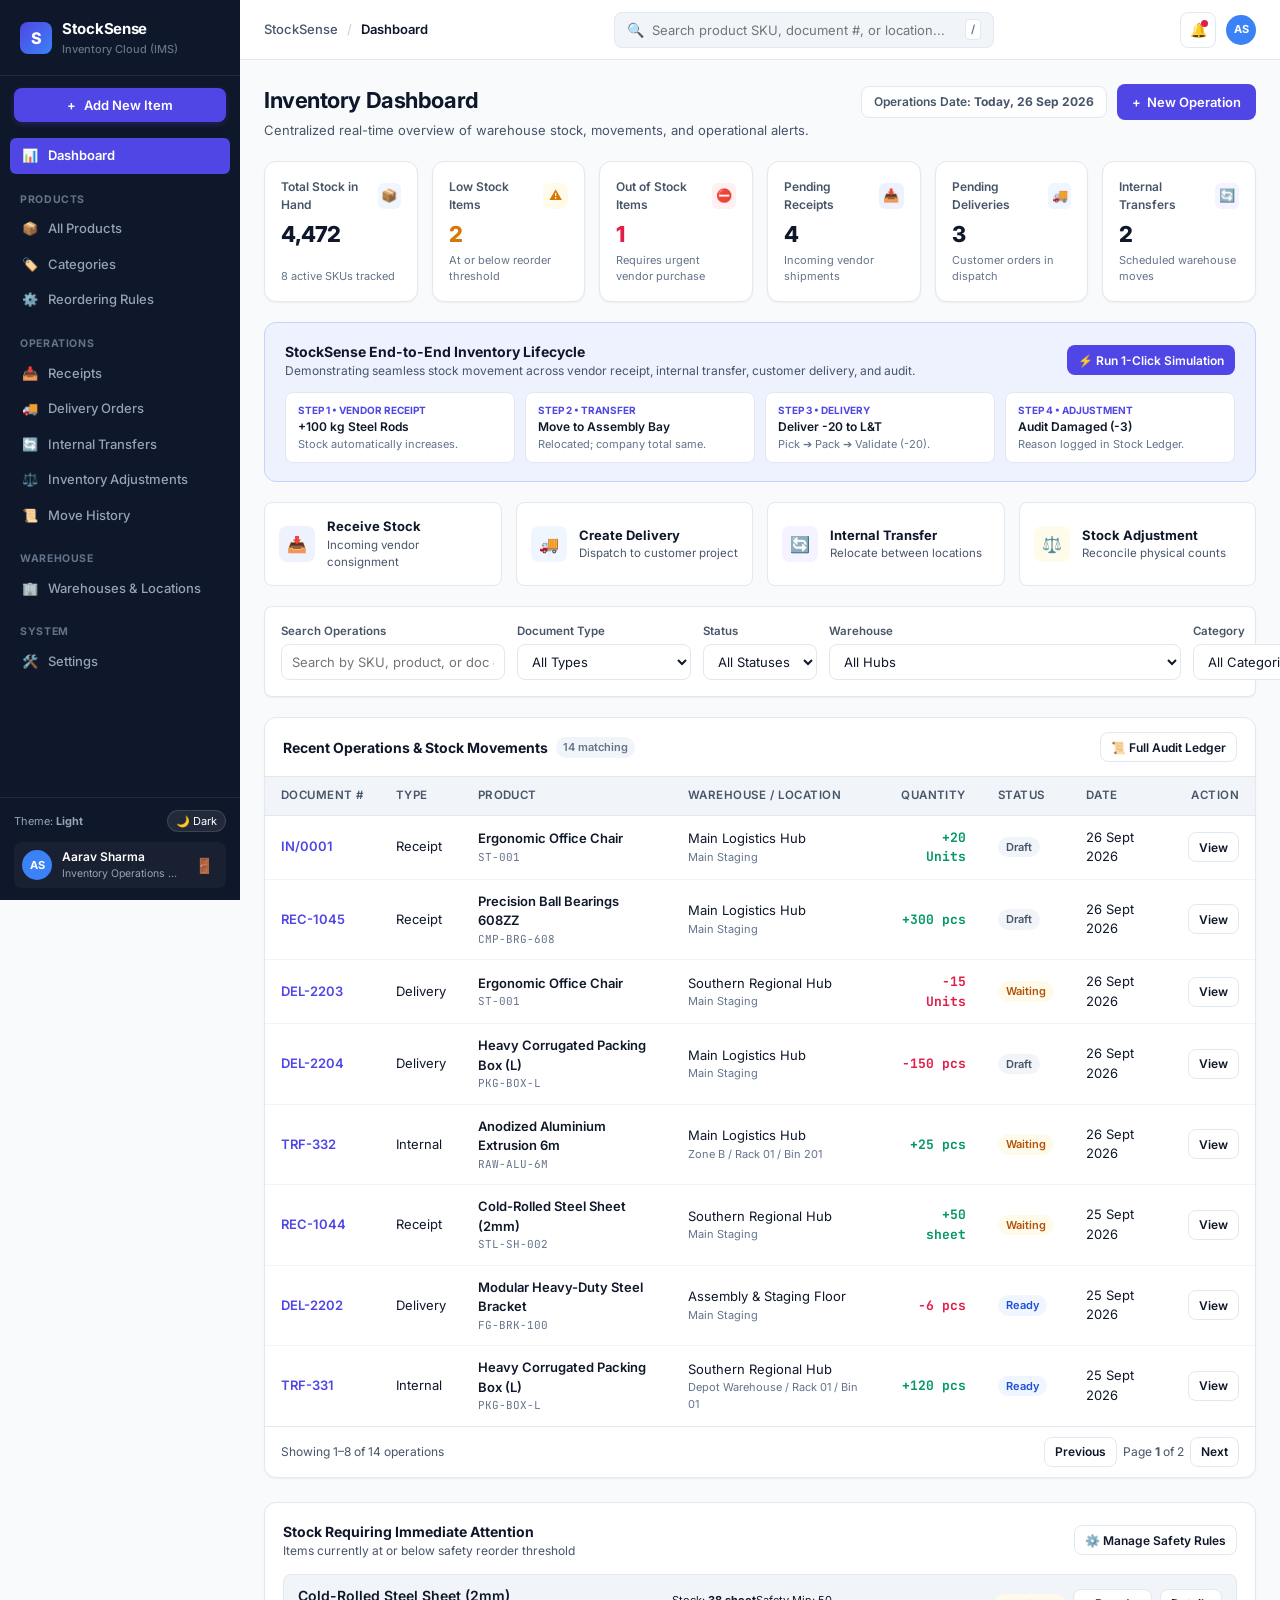
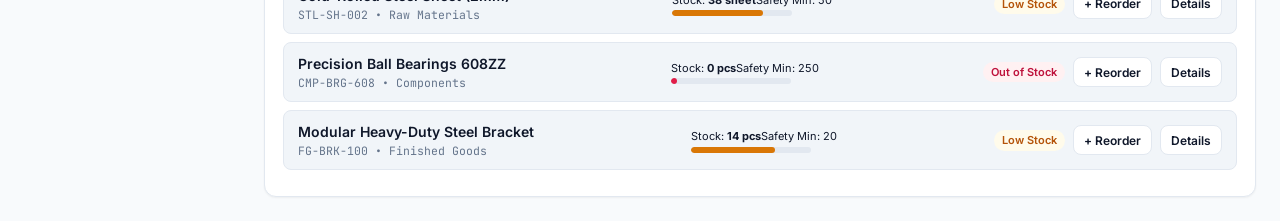
==== commit 8debde25: "feat(auth): add sign-in, sign-up, and OTP-based password reset views" ====
--- a/my_hackathon_module/index.html
+++ b/my_hackathon_module/index.html
@@ -812,10 +812,213 @@
   .filter-row { grid-template-columns: 1fr; }
   .form-row { grid-template-columns: 1fr; }
 }
-`;
-
-fs.writeFileSync(path.join(localDir, 'styles.css'), stylesCss, 'utf8');
-console.log('Written clean handcrafted styles.css.');
+
+/* Authentication (Sign In, Sign Up, OTP Reset) */
+.auth-page {
+  min-height: 100vh;
+  display: flex;
+  align-items: center;
+  justify-content: center;
+  background: radial-gradient(circle at 10% 20%, rgba(79, 70, 229, 0.05) 0%, rgba(248, 250, 252, 1) 90%);
+  padding: 24px 16px;
+}
+[data-theme="dark"] .auth-page {
+  background: radial-gradient(circle at 10% 20%, rgba(79, 70, 229, 0.12) 0%, rgba(15, 23, 42, 1) 90%);
+}
+.auth-container {
+  width: 100%;
+  max-width: 440px;
+}
+.auth-brand {
+  display: flex;
+  flex-direction: column;
+  align-items: center;
+  gap: 10px;
+  margin-bottom: 24px;
+  text-align: center;
+}
+.auth-logo {
+  width: 48px;
+  height: 48px;
+  border-radius: 12px;
+  background: linear-gradient(135deg, var(--primary) 0%, #312e81 100%);
+  color: #fff;
+  display: flex;
+  align-items: center;
+  justify-content: center;
+  font-weight: 800;
+  font-size: 22px;
+  box-shadow: 0 10px 15px -3px rgba(79, 70, 229, 0.3);
+}
+.auth-title {
+  font-size: 22px;
+  font-weight: 800;
+  color: var(--ink);
+  letter-spacing: -0.02em;
+}
+.auth-sub {
+  font-size: 13.5px;
+  color: var(--ink-faint);
+}
+.auth-card {
+  background: var(--surface);
+  border: 1px solid var(--line);
+  border-radius: var(--radius-lg);
+  padding: 32px 28px;
+  box-shadow: var(--shadow-lg);
+}
+.auth-card-title {
+  font-size: 18px;
+  font-weight: 700;
+  color: var(--ink);
+  margin-bottom: 6px;
+}
+.auth-card-desc {
+  font-size: 13px;
+  color: var(--ink-faint);
+  margin-bottom: 22px;
+}
+.auth-field {
+  margin-bottom: 16px;
+}
+.auth-label-row {
+  display: flex;
+  justify-content: space-between;
+  align-items: center;
+  margin-bottom: 6px;
+}
+.auth-label {
+  font-size: 12.5px;
+  font-weight: 600;
+  color: var(--ink);
+}
+.auth-forgot {
+  font-size: 12px;
+  color: var(--primary);
+  font-weight: 600;
+  cursor: pointer;
+}
+.auth-forgot:hover { text-decoration: underline; }
+.auth-input {
+  width: 100%;
+  padding: 10px 14px;
+  background: var(--surface-alt);
+  border: 1px solid var(--line-strong);
+  border-radius: var(--radius);
+  font-size: 14px;
+  color: var(--ink);
+  transition: all 0.15s ease;
+}
+.auth-input:focus {
+  outline: none;
+  background: var(--surface);
+  border-color: var(--primary);
+  box-shadow: 0 0 0 3px rgba(79, 70, 229, 0.15);
+}
+.auth-btn-primary {
+  width: 100%;
+  padding: 11px 16px;
+  background: var(--primary);
+  color: #fff;
+  border: none;
+  border-radius: var(--radius);
+  font-size: 14px;
+  font-weight: 600;
+  cursor: pointer;
+  box-shadow: 0 4px 6px -1px rgba(79, 70, 229, 0.25);
+  transition: background 0.15s ease;
+  margin-top: 8px;
+}
+.auth-btn-primary:hover {
+  background: var(--primary-hover);
+}
+.auth-divider {
+  display: flex;
+  align-items: center;
+  text-align: center;
+  margin: 20px 0;
+  color: var(--ink-faint);
+  font-size: 11.5px;
+  text-transform: uppercase;
+  letter-spacing: 0.05em;
+  font-weight: 600;
+}
+.auth-divider::before, .auth-divider::after {
+  content: '';
+  flex: 1;
+  border-bottom: 1px solid var(--line);
+}
+.auth-divider::before { margin-right: 12px; }
+.auth-divider::after { margin-left: 12px; }
+.auth-quick-login {
+  display: flex;
+  flex-direction: column;
+  gap: 8px;
+}
+.quick-role-btn {
+  display: flex;
+  align-items: center;
+  justify-content: space-between;
+  padding: 9px 12px;
+  border: 1px solid var(--line);
+  background: var(--surface-alt);
+  border-radius: var(--radius);
+  cursor: pointer;
+  font-size: 12.5px;
+  color: var(--ink);
+  transition: all 0.15s ease;
+}
+.quick-role-btn:hover {
+  background: var(--surface-hover);
+  border-color: var(--primary);
+  color: var(--primary);
+}
+.auth-footer {
+  text-align: center;
+  margin-top: 20px;
+  font-size: 13px;
+  color: var(--ink-faint);
+}
+.auth-footer a {
+  color: var(--primary);
+  font-weight: 600;
+  cursor: pointer;
+}
+.auth-footer a:hover { text-decoration: underline; }
+.otp-inputs {
+  display: flex;
+  gap: 8px;
+  justify-content: center;
+  margin: 16px 0;
+}
+.otp-box {
+  width: 44px;
+  height: 48px;
+  text-align: center;
+  font-size: 20px;
+  font-weight: 700;
+  font-family: var(--font-mono);
+  border: 1px solid var(--line-strong);
+  background: var(--surface-alt);
+  border-radius: var(--radius);
+  color: var(--ink);
+}
+.otp-box:focus {
+  border-color: var(--primary);
+  background: var(--surface);
+  outline: none;
+  box-shadow: 0 0 0 3px rgba(79, 70, 229, 0.15);
+}
+.otp-info-pill {
+  background: var(--primary-light);
+  border: 1px dashed var(--primary-border);
+  padding: 8px 12px;
+  border-radius: var(--radius);
+  font-size: 12px;
+  color: var(--primary);
+  text-align: center;
+  margin-bottom: 16px;
+}
 
   </style>
 </head>
@@ -1149,12 +1352,15 @@
             <span>Theme: <b>${State.theme === 'dark' ? 'Dark' : 'Light'}</b></span>
             <button class="theme-btn" onclick="toggleTheme()">${State.theme === 'dark' ? '☀️ Light' : '🌙 Dark'}</button>
           </div>
-          <div class="user-card" onclick="go('/profile')">
-            <div class="user-avatar">${initials(user.name)}</div>
-            <div class="user-info">
-              <div class="user-name">${esc(user.name)}</div>
-              <div class="user-role">${esc(user.role)}</div>
-            </div>
+          <div class="user-card" onclick="go('/profile')" style="display:flex;align-items:center;justify-content:space-between;">
+            <div style="display:flex;align-items:center;gap:10px;overflow:hidden;">
+              <div class="user-avatar">${initials(user.name)}</div>
+              <div class="user-info">
+                <div class="user-name">${esc(user.name)}</div>
+                <div class="user-role">${esc(user.role)}</div>
+              </div>
+            </div>
+            <button style="background:none;border:none;cursor:pointer;color:var(--sidebar-muted);font-size:15px;padding:4px;" title="Switch User / Sign Out" onclick="event.stopPropagation(); logoutUser();">🚪</button>
           </div>
         </div>
       </aside>
@@ -2213,22 +2419,314 @@
     `;
   }
 
+  /* =========================================================================
+     10. AUTHENTICATION (Sign In, Sign Up, OTP Reset)
+     ========================================================================= */
+  let otpFlowState = { email: '', otp: '849201' };
+
+  window.handleLogin = function(e) {
+    if (e) e.preventDefault();
+    const email = document.getElementById('loginEmail')?.value.trim() || 'aarav.sharma@stocksense.in';
+    const isStaff = email.toLowerCase().includes('staff') || email.toLowerCase().includes('vikram');
+    State.user = {
+      name: isStaff ? 'Vikram Malhotra' : 'Aarav Sharma',
+      email: email,
+      role: isStaff ? 'Warehouse Staff' : 'Inventory Operations Lead',
+      isLoggedIn: true
+    };
+    saveState();
+    showToast('Signed in as ' + State.user.name + ' (' + State.user.role + ')');
+    go('/dashboard');
+  };
+
+  window.quickLogin = function(role) {
+    if (role === 'staff') {
+      State.user = {
+        name: 'Vikram Malhotra',
+        email: 'vikram.m@stocksense.in',
+        role: 'Warehouse Staff',
+        isLoggedIn: true
+      };
+    } else {
+      State.user = {
+        name: 'Aarav Sharma',
+        email: 'aarav.sharma@stocksense.in',
+        role: 'Inventory Operations Lead',
+        isLoggedIn: true
+      };
+    }
+    saveState();
+    showToast('Active Persona: ' + State.user.name + ' (' + State.user.role + ')');
+    go('/dashboard');
+  };
+
+  window.handleSignup = function(e) {
+    if (e) e.preventDefault();
+    const name = document.getElementById('suName')?.value.trim() || 'Warehouse Specialist';
+    const email = document.getElementById('suEmail')?.value.trim() || 'user@stocksense.in';
+    const role = document.getElementById('suRole')?.value || 'Inventory Operations Lead';
+    State.user = {
+      name: name,
+      email: email,
+      role: role,
+      isLoggedIn: true
+    };
+    saveState();
+    showToast('Welcome to StockSense, ' + name + '! Account created.');
+    go('/dashboard');
+  };
+
+  window.handleSendOtp = function(e) {
+    if (e) e.preventDefault();
+    const email = document.getElementById('fpEmail')?.value.trim() || State.user.email;
+    const randomOtp = Math.floor(100000 + Math.random() * 900000).toString();
+    otpFlowState = { email: email, otp: randomOtp };
+    showToast('Verification OTP ' + randomOtp + ' sent to ' + email);
+    go('/verify-otp');
+  };
+
+  window.handleVerifyOtpAndReset = function(e) {
+    if (e) e.preventDefault();
+    const code = document.getElementById('otpCode')?.value.trim();
+    if (!code || code.length < 4) {
+      showToast('Please enter the verification OTP code');
+      return;
+    }
+    showToast('Password updated successfully! Welcome back.');
+    State.user.isLoggedIn = true;
+    saveState();
+    setTimeout(() => go('/dashboard'), 400);
+  };
+
+  window.logoutUser = function() {
+    State.user.isLoggedIn = false;
+    saveState();
+    showToast('Signed out of StockSense');
+    go('/login');
+  };
+
+  function pageLogin() {
+    return `
+      <div class="auth-page">
+        <div class="auth-container">
+          <div class="auth-brand">
+            <div class="auth-logo">S</div>
+            <div class="auth-title">StockSense Cloud IMS</div>
+            <div class="auth-sub">Enterprise Inventory Operations Platform</div>
+          </div>
+
+          <div class="auth-card">
+            <div class="auth-card-title">Sign In to StockSense</div>
+            <div class="auth-card-desc">Enter workplace credentials to access warehouse operations.</div>
+
+            <form onsubmit="handleLogin(event)">
+              <div class="auth-field">
+                <label class="auth-label">Work Email</label>
+                <input type="email" id="loginEmail" class="auth-input" placeholder="e.g. aarav.sharma@stocksense.in" value="${esc(State.user?.email || 'aarav.sharma@stocksense.in')}" required>
+              </div>
+
+              <div class="auth-field">
+                <div class="auth-label-row">
+                  <label class="auth-label">Password</label>
+                  <a class="auth-forgot" onclick="go('/forgot-password')">Forgot Password?</a>
+                </div>
+                <input type="password" id="loginPass" class="auth-input" placeholder="••••••••" value="admin123" required>
+              </div>
+
+              <button type="submit" class="auth-btn-primary">Sign In to Dashboard →</button>
+            </form>
+
+            <div class="auth-divider">Or quick test with demo personas</div>
+
+            <div class="auth-quick-login">
+              <div class="quick-role-btn" onclick="quickLogin('manager')">
+                <div>
+                  <strong>Aarav Sharma</strong>
+                  <div style="font-size:11px;color:var(--ink-faint);">Inventory Operations Lead (Manager)</div>
+                </div>
+                <span>⚡ 1-Click</span>
+              </div>
+              <div class="quick-role-btn" onclick="quickLogin('staff')">
+                <div>
+                  <strong>Vikram Malhotra</strong>
+                  <div style="font-size:11px;color:var(--ink-faint);">Warehouse Logistics & Picking Staff</div>
+                </div>
+                <span>⚡ 1-Click</span>
+              </div>
+            </div>
+
+            <div class="auth-footer">
+              Don't have an account? <a onclick="go('/signup')">Create new account</a>
+            </div>
+          </div>
+        </div>
+      </div>
+    `;
+  }
+
+  function pageSignup() {
+    return `
+      <div class="auth-page">
+        <div class="auth-container">
+          <div class="auth-brand">
+            <div class="auth-logo">S</div>
+            <div class="auth-title">StockSense Cloud IMS</div>
+            <div class="auth-sub">Enterprise Inventory Operations Platform</div>
+          </div>
+
+          <div class="auth-card">
+            <div class="auth-card-title">Create StockSense Account</div>
+            <div class="auth-card-desc">Join your logistics team to manage warehouse inventory.</div>
+
+            <form onsubmit="handleSignup(event)">
+              <div class="auth-field">
+                <label class="auth-label">Full Name *</label>
+                <input type="text" id="suName" class="auth-input" placeholder="e.g. Ananya Iyer" required>
+              </div>
+
+              <div class="auth-field">
+                <label class="auth-label">Workplace Email *</label>
+                <input type="email" id="suEmail" class="auth-input" placeholder="name@company.in" required>
+              </div>
+
+              <div class="auth-field">
+                <label class="auth-label">Organizational Role *</label>
+                <select id="suRole" class="auth-input">
+                  <option value="Inventory Operations Lead">Inventory Operations Lead (Manager)</option>
+                  <option value="Warehouse Staff">Warehouse Logistics & Picking Staff</option>
+                  <option value="Procurement Specialist">Procurement & Receipts Specialist</option>
+                </select>
+              </div>
+
+              <div class="auth-field">
+                <label class="auth-label">Password *</label>
+                <input type="password" id="suPass" class="auth-input" placeholder="Create secure password" required minlength="6" value="staff123">
+              </div>
+
+              <button type="submit" class="auth-btn-primary">Create Account & Enter IMS →</button>
+            </form>
+
+            <div class="auth-footer">
+              Already have an account? <a onclick="go('/login')">Sign In</a>
+            </div>
+          </div>
+        </div>
+      </div>
+    `;
+  }
+
+  function pageForgotPassword() {
+    return `
+      <div class="auth-page">
+        <div class="auth-container">
+          <div class="auth-brand">
+            <div class="auth-logo">S</div>
+            <div class="auth-title">StockSense Cloud IMS</div>
+            <div class="auth-sub">Account Recovery & OTP Reset</div>
+          </div>
+
+          <div class="auth-card">
+            <div class="auth-card-title">Reset Your Password</div>
+            <div class="auth-card-desc">We will send a 6-digit One-Time Password (OTP) to verify your identity.</div>
+
+            <form onsubmit="handleSendOtp(event)">
+              <div class="auth-field">
+                <label class="auth-label">Registered Work Email</label>
+                <input type="email" id="fpEmail" class="auth-input" placeholder="e.g. aarav.sharma@stocksense.in" value="${esc(State.user?.email || 'aarav.sharma@stocksense.in')}" required>
+              </div>
+
+              <button type="submit" class="auth-btn-primary">Send 6-Digit OTP Code ➔</button>
+            </form>
+
+            <div class="auth-footer">
+              Remember your credentials? <a onclick="go('/login')">Back to Sign In</a>
+            </div>
+          </div>
+        </div>
+      </div>
+    `;
+  }
+
+  function pageVerifyOtp() {
+    return `
+      <div class="auth-page">
+        <div class="auth-container">
+          <div class="auth-brand">
+            <div class="auth-logo">S</div>
+            <div class="auth-title">StockSense Cloud IMS</div>
+            <div class="auth-sub">Enter Verification Code</div>
+          </div>
+
+          <div class="auth-card">
+            <div class="auth-card-title">Enter Verification OTP</div>
+            <div class="auth-card-desc">Enter the 6-digit code sent to <b>${esc(otpFlowState.email || 'your email')}</b>.</div>
+
+            <div class="otp-info-pill">
+              💡 Demo OTP generated: <b>${otpFlowState.otp || '849201'}</b> (pre-filled for instant testing)
+            </div>
+
+            <form onsubmit="handleVerifyOtpAndReset(event)">
+              <div class="otp-inputs">
+                <input type="text" class="otp-box" maxlength="6" id="otpCode" value="${otpFlowState.otp || '849201'}" style="width:200px;letter-spacing:6px;font-size:22px;">
+              </div>
+
+              <div class="auth-field" style="margin-top:16px;">
+                <label class="auth-label">New Password *</label>
+                <input type="password" id="newPass" class="auth-input" placeholder="Enter new password" required minlength="6" value="newpass123">
+              </div>
+
+              <button type="submit" class="auth-btn-primary">Verify OTP & Update Password →</button>
+            </form>
+
+            <div class="auth-footer">
+              Didn't receive code? <a onclick="handleSendOtp(event)">Resend OTP</a> · <a onclick="go('/login')">Sign In</a>
+            </div>
+          </div>
+        </div>
+      </div>
+    `;
+  }
+
   /* Profile & Settings Screens */
   function pageProfile() {
     return `
-      <div class="page-head"><h1 class="page-title">User Profile</h1></div>
-      <div class="table-panel" style="padding:24px;max-width:500px;">
-        <div style="display:flex;align-items:center;gap:14px;margin-bottom:16px;">
-          <div class="user-avatar" style="width:48px;height:48px;font-size:18px;">${initials(State.user.name)}</div>
+      <div class="page-head">
+        <div>
+          <h1 class="page-title">User Profile & Access Control</h1>
+          <p class="page-sub">Manage active persona, security credentials, and role permissions.</p>
+        </div>
+      </div>
+      <div class="table-panel" style="padding:28px;max-width:560px;">
+        <div style="display:flex;align-items:center;gap:16px;margin-bottom:20px;">
+          <div class="user-avatar" style="width:52px;height:52px;font-size:20px;">${initials(State.user.name)}</div>
           <div>
-            <div style="font-weight:700;font-size:16px;">${esc(State.user.name)}</div>
-            <div style="color:var(--ink-soft);font-size:12.5px;">${esc(State.user.role)}</div>
-          </div>
-        </div>
-        <div style="margin-bottom:10px;"><strong>Email:</strong> ${esc(State.user.email)}</div>
-        <div style="margin-bottom:10px;"><strong>Organization:</strong> StockSense Enterprise IMS</div>
-        <div style="margin-bottom:16px;"><strong>Location:</strong> India Logistics Hub</div>
-        <button class="btn btn-secondary" onclick="showToast('Password reset link sent to your email')">Change Password</button>
+            <div style="font-weight:700;font-size:18px;">${esc(State.user.name)}</div>
+            <div style="color:var(--primary);font-weight:600;font-size:13px;">${esc(State.user.role)}</div>
+          </div>
+        </div>
+        <div style="display:grid;grid-template-columns:1fr 1fr;gap:12px;margin-bottom:16px;font-size:13px;">
+          <div style="background:var(--surface-alt);padding:10px 14px;border-radius:var(--radius);">
+            <div style="color:var(--ink-faint);font-size:11px;text-transform:uppercase;">Email</div>
+            <div style="font-weight:600;margin-top:2px;">${esc(State.user.email)}</div>
+          </div>
+          <div style="background:var(--surface-alt);padding:10px 14px;border-radius:var(--radius);">
+            <div style="color:var(--ink-faint);font-size:11px;text-transform:uppercase;">Organization</div>
+            <div style="font-weight:600;margin-top:2px;">StockSense India Logistics</div>
+          </div>
+        </div>
+
+        <div style="margin-top:20px;padding-top:16px;border-top:1px solid var(--line);">
+          <div style="font-weight:700;font-size:13px;margin-bottom:8px;">Switch Demo Persona</div>
+          <div style="display:flex;gap:10px;">
+            <button class="btn btn-secondary" style="flex:1;" onclick="quickLogin('manager')">Manager Persona</button>
+            <button class="btn btn-secondary" style="flex:1;" onclick="quickLogin('staff')">Staff Persona</button>
+          </div>
+        </div>
+
+        <div style="display:flex;gap:10px;margin-top:20px;padding-top:16px;border-top:1px solid var(--line);">
+          <button class="btn btn-secondary" onclick="go('/forgot-password')">Reset Password via OTP</button>
+          <button class="btn btn-danger" onclick="logoutUser()">Sign Out</button>
+        </div>
       </div>
     `;
   }
@@ -2858,6 +3356,25 @@
     if (!appEl) return;
 
     const clean = currentRoute.split('?')[0];
+
+    // Standalone Authentication Screens (without main sidebar/header)
+    if (clean === '/login') {
+      appEl.innerHTML = pageLogin() + '<div id="toastWrap" class="toast-wrap"></div>';
+      return;
+    }
+    if (clean === '/signup') {
+      appEl.innerHTML = pageSignup() + '<div id="toastWrap" class="toast-wrap"></div>';
+      return;
+    }
+    if (clean === '/forgot-password') {
+      appEl.innerHTML = pageForgotPassword() + '<div id="toastWrap" class="toast-wrap"></div>';
+      return;
+    }
+    if (clean === '/verify-otp') {
+      appEl.innerHTML = pageVerifyOtp() + '<div id="toastWrap" class="toast-wrap"></div>';
+      return;
+    }
+
     let pageHtml = '';
 
     if (clean === '/dashboard' || clean === '') {
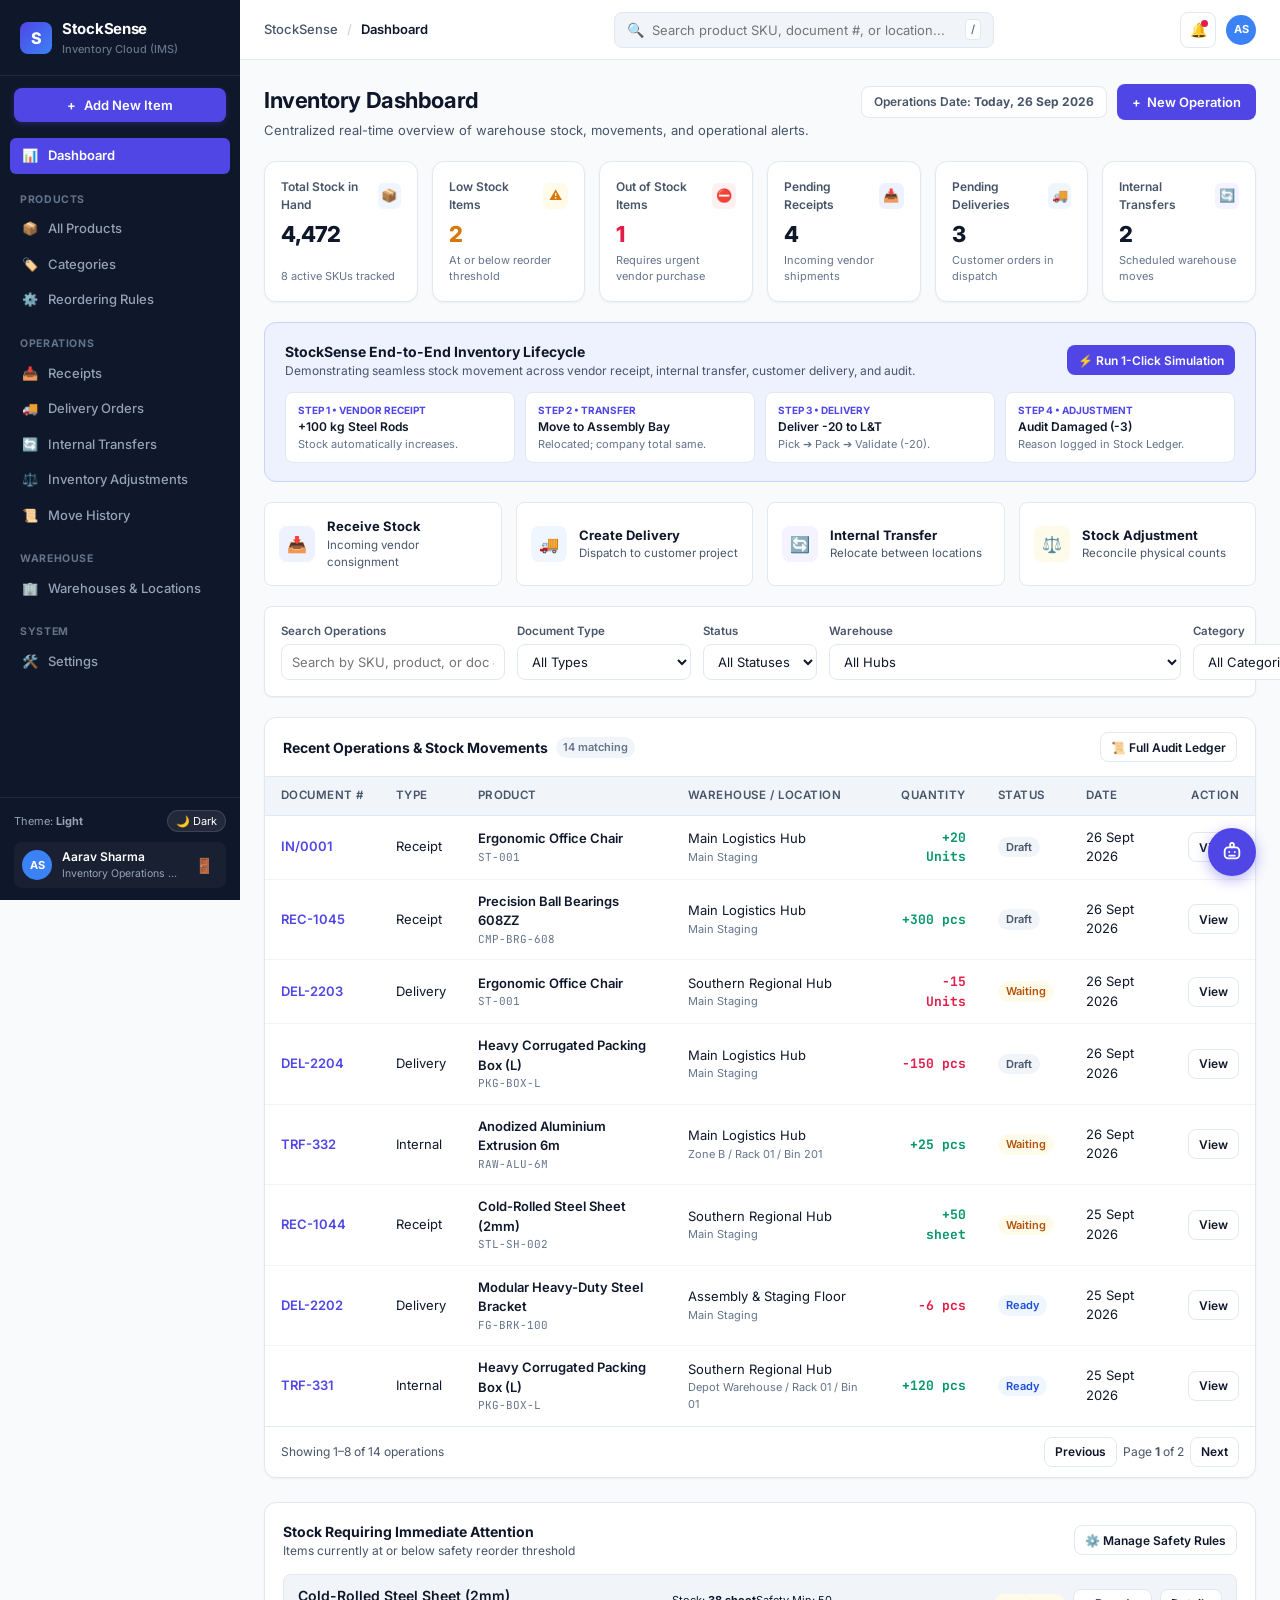
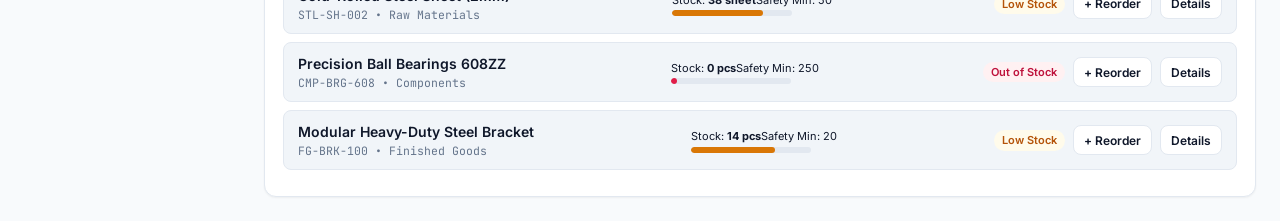
==== commit 5cf7959f: "Add production OTP password reset system and AI Inventory Assistant" ====
--- a/my_hackathon_module/index.html
+++ b/my_hackathon_module/index.html
@@ -5,22 +5,14 @@
   <title>StockSense — Modern Inventory Management System (IMS)</title>
   <meta name="viewport" content="width=device-width, initial-scale=1, viewport-fit=cover">
   <meta name="description" content="StockSense digitizes inventory operations and replaces manual registers, Excel sheets, and scattered stock tracking with a centralized, real-time, easy-to-use application.">
-  
   <link rel="preconnect" href="https://fonts.googleapis.com">
   <link rel="preconnect" href="https://fonts.gstatic.com" crossorigin>
   <link href="https://fonts.googleapis.com/css2?family=Inter:wght@400;500;600;700;800&family=JetBrains+Mono:wght@400;500;600;700&display=swap" rel="stylesheet">
-  
   <style>
-/* ============================================================
-   StockSense — Inventory Management System (IMS)
-   Handcrafted, clean, professional SaaS interface
-   ============================================================ */
-
 :root {
   --font-sans: 'Inter', -apple-system, BlinkMacSystemFont, 'Segoe UI', Roboto, Helvetica, Arial, sans-serif;
   --font-mono: 'JetBrains Mono', 'Cascadia Code', 'SF Mono', Consolas, Menlo, Monaco, monospace;
 
-  /* Color Palette */
   --bg: #f8fafc;
   --surface: #ffffff;
   --surface-alt: #f1f5f9;
@@ -34,13 +26,11 @@
   --ink-faint: #64748b;
   --ink-inverted: #ffffff;
 
-  /* Primary Brand (Modern Indigo) */
   --primary: #4f46e5;
   --primary-hover: #4338ca;
   --primary-light: #eef2ff;
   --primary-border: #c7d2fe;
 
-  /* Semantic Feedback */
   --success: #059669;
   --success-bg: #ecfdf5;
   --warning: #d97706;
@@ -50,7 +40,6 @@
   --info: #2563eb;
   --info-bg: #eff6ff;
 
-  /* Sidebar */
   --sidebar-w: 240px;
   --sidebar-bg: #0f172a;
   --sidebar-text: #94a3b8;
@@ -107,11 +96,9 @@
 .mono { font-family: var(--font-mono); }
 :focus-visible { outline: 2px solid var(--primary); outline-offset: 2px; }
 
-/* Layout Shell */
 #app { min-height: 100vh; display: flex; flex-direction: column; }
 .app-layout { display: flex; min-height: 100vh; }
 
-/* Left Sidebar */
 .sidebar {
   width: var(--sidebar-w);
   background-color: var(--sidebar-bg);
@@ -266,7 +253,6 @@
 .user-name { font-size: 12px; font-weight: 600; color: #fff; white-space: nowrap; overflow: hidden; text-overflow: ellipsis; }
 .user-role { font-size: 10.5px; color: #94a3b8; white-space: nowrap; overflow: hidden; text-overflow: ellipsis; }
 
-/* Main Wrapper */
 .main-wrapper {
   flex: 1;
   margin-left: var(--sidebar-w);
@@ -275,7 +261,6 @@
   min-width: 0;
 }
 
-/* Header */
 .header {
   height: 60px;
   background: var(--surface);
@@ -370,7 +355,6 @@
   background: var(--danger);
 }
 
-/* Page Body */
 .page-body {
   padding: 24px;
   flex: 1;
@@ -399,7 +383,6 @@
   gap: 10px;
 }
 
-/* Common Buttons */
 .btn {
   display: inline-flex;
   align-items: center;
@@ -423,7 +406,6 @@
 .btn-danger:hover { background: #be123c; }
 .btn-sm { height: 30px; padding: 0 10px; font-size: 12px; }
 
-/* 6 KPI Cards Grid (Requirements Section 4) */
 .kpi-row {
   display: grid;
   grid-template-columns: repeat(6, 1fr);
@@ -473,7 +455,6 @@
   margin-top: auto;
 }
 
-/* Quick Action Banner */
 .quick-row {
   display: grid;
   grid-template-columns: repeat(4, 1fr);
@@ -509,7 +490,6 @@
 .quick-title { font-weight: 700; font-size: 13px; color: var(--ink); }
 .quick-desc { font-size: 11.5px; color: var(--ink-soft); }
 
-/* Filter Card (Requirements Section 5) */
 .filter-box {
   background: var(--surface);
   border: 1px solid var(--line);
@@ -549,7 +529,6 @@
   box-shadow: 0 0 0 2px rgba(79, 70, 229, 0.15);
 }
 
-/* Data Table (Requirements Section 6) */
 .table-panel {
   background: var(--surface);
   border: 1px solid var(--line);
@@ -626,7 +605,6 @@
   font-weight: 600;
 }
 
-/* Status Badges */
 .badge {
   display: inline-flex;
   align-items: center;
@@ -650,7 +628,6 @@
 .qty-pos { color: var(--success); font-family: var(--font-mono); font-weight: 700; }
 .qty-neg { color: var(--danger); font-family: var(--font-mono); font-weight: 700; }
 
-/* Table Pagination */
 .pagination {
   padding: 10px 16px;
   border-top: 1px solid var(--line);
@@ -666,7 +643,6 @@
   gap: 6px;
 }
 
-/* Attention / Low Stock Section (Requirements Section 15) */
 .attention-panel {
   background: var(--surface);
   border: 1px solid var(--line);
@@ -703,7 +679,6 @@
 .meter-fill.low { background: var(--warning); }
 .meter-fill.out { background: var(--danger); }
 
-/* Difference Box (Requirements Section 12) */
 .diff-box {
   background: var(--surface-alt);
   border: 1px solid var(--line);
@@ -718,7 +693,6 @@
 .diff-lbl { font-size: 11px; font-weight: 600; color: var(--ink-faint); }
 .diff-val { font-size: 18px; font-weight: 800; font-family: var(--font-mono); }
 
-/* Modal */
 .modal-overlay {
   position: fixed;
   inset: 0;
@@ -768,7 +742,6 @@
 }
 .form-row-full { grid-column: span 2; margin-bottom: 12px; }
 
-/* Toast */
 .toast-wrap {
   position: fixed;
   bottom: 20px;
@@ -791,7 +764,6 @@
   gap: 8px;
 }
 
-/* Responsive */
 @media (max-width: 1200px) {
   .kpi-row { grid-template-columns: repeat(3, 1fr); }
   .filter-row { grid-template-columns: 1fr 1fr; }
@@ -813,7 +785,6 @@
   .form-row { grid-template-columns: 1fr; }
 }
 
-/* Authentication (Sign In, Sign Up, OTP Reset) */
 .auth-page {
   min-height: 100vh;
   display: flex;
@@ -1019,24 +990,370 @@
   text-align: center;
   margin-bottom: 16px;
 }
+.auth-alert-error {
+  display: flex;
+  align-items: center;
+  gap: 8px;
+  background: rgba(239, 68, 68, 0.1);
+  border: 1px solid rgba(239, 68, 68, 0.35);
+  color: #ef4444;
+  padding: 10px 14px;
+  border-radius: var(--radius);
+  font-size: 13px;
+  font-weight: 500;
+  margin-bottom: 16px;
+  line-height: 1.4;
+}
+.auth-alert-success {
+  display: flex;
+  align-items: center;
+  gap: 8px;
+  background: rgba(16, 185, 129, 0.1);
+  border: 1px solid rgba(16, 185, 129, 0.35);
+  color: #10b981;
+  padding: 10px 14px;
+  border-radius: var(--radius);
+  font-size: 13px;
+  font-weight: 500;
+  margin-bottom: 16px;
+  line-height: 1.4;
+}
+.auth-masked-email {
+  font-family: var(--font-mono);
+  font-weight: 600;
+  color: var(--ink);
+  background: var(--surface-alt);
+  padding: 3px 8px;
+  border-radius: 4px;
+  display: inline-block;
+  margin-top: 4px;
+}
+.otp-timer-wrap {
+  text-align: center;
+  margin: 14px 0 10px 0;
+  font-size: 13px;
+  font-weight: 600;
+  color: var(--ink-soft);
+  display: flex;
+  align-items: center;
+  justify-content: center;
+  gap: 6px;
+}
+.otp-timer-wrap.expired {
+  color: #ef4444;
+}
+.otp-resend-wrap {
+  text-align: center;
+  margin-top: 14px;
+  font-size: 13px;
+}
+.otp-resend-btn {
+  background: none;
+  border: none;
+  color: var(--primary);
+  font-weight: 600;
+  cursor: pointer;
+  padding: 0;
+  font-size: 13px;
+  text-decoration: underline;
+  transition: opacity 0.2s ease;
+}
+.otp-resend-btn:disabled, .otp-resend-btn[disabled] {
+  color: var(--ink-faint);
+  text-decoration: none;
+  cursor: not-allowed;
+  opacity: 0.7;
+}
+.password-field-wrap {
+  position: relative;
+  display: flex;
+  align-items: center;
+}
+.password-field-wrap .auth-input {
+  padding-right: 42px;
+}
+.password-toggle-btn {
+  position: absolute;
+  right: 8px;
+  background: transparent;
+  border: none;
+  cursor: pointer;
+  color: var(--ink-faint);
+  display: flex;
+  align-items: center;
+  justify-content: center;
+  padding: 6px;
+  border-radius: 4px;
+  transition: color 0.15s ease;
+}
+.password-toggle-btn:hover {
+  color: var(--ink);
+}
+.password-hint {
+  font-size: 11.5px;
+  color: var(--ink-faint);
+  margin-top: 4px;
+}
+.auth-success-box {
+  text-align: center;
+  padding: 24px 16px;
+}
+.auth-success-icon {
+  width: 56px;
+  height: 56px;
+  border-radius: 50%;
+  background: rgba(16, 185, 129, 0.12);
+  color: #10b981;
+  display: flex;
+  align-items: center;
+  justify-content: center;
+  font-size: 28px;
+  margin: 0 auto 16px auto;
+  border: 1px solid rgba(16, 185, 129, 0.3);
+}
+.auth-success-title {
+  font-size: 18px;
+  font-weight: 700;
+  color: var(--ink);
+  margin-bottom: 8px;
+}
+.auth-success-desc {
+  font-size: 13.5px;
+  color: var(--ink-soft);
+  margin-bottom: 24px;
+  line-height: 1.5;
+}
+.ai-assistant-btn {
+  position: fixed;
+  bottom: 24px;
+  right: 24px;
+  width: 48px;
+  height: 48px;
+  border-radius: 50%;
+  background: var(--primary);
+  color: #fff;
+  border: none;
+  box-shadow: 0 4px 14px rgba(79, 70, 229, 0.4);
+  cursor: pointer;
+  display: flex;
+  align-items: center;
+  justify-content: center;
+  z-index: 999;
+  transition: transform 0.15s ease, box-shadow 0.15s ease;
+}
+.ai-assistant-btn:hover {
+  transform: scale(1.06);
+  box-shadow: 0 6px 18px rgba(79, 70, 229, 0.5);
+}
+.ai-assistant-panel {
+  position: fixed;
+  bottom: 84px;
+  right: 24px;
+  width: 360px;
+  max-width: calc(100vw - 32px);
+  height: 480px;
+  max-height: calc(100vh - 120px);
+  background: var(--surface);
+  border: 1px solid var(--line);
+  border-radius: 12px;
+  box-shadow: 0 12px 32px rgba(0, 0, 0, 0.18);
+  display: flex;
+  flex-direction: column;
+  overflow: hidden;
+  z-index: 1000;
+}
+[data-theme="dark"] .ai-assistant-panel {
+  box-shadow: 0 12px 32px rgba(0, 0, 0, 0.5);
+}
+.ai-panel-header {
+  padding: 12px 14px;
+  background: var(--surface-alt);
+  border-bottom: 1px solid var(--line);
+  display: flex;
+  align-items: center;
+  justify-content: space-between;
+}
+.ai-panel-title-wrap {
+  display: flex;
+  align-items: center;
+  gap: 8px;
+}
+.ai-panel-avatar {
+  width: 28px;
+  height: 28px;
+  border-radius: 6px;
+  background: var(--primary);
+  color: #fff;
+  display: flex;
+  align-items: center;
+  justify-content: center;
+  font-size: 13px;
+}
+.ai-panel-title {
+  font-size: 13.5px;
+  font-weight: 700;
+  color: var(--ink);
+  line-height: 1.2;
+}
+.ai-panel-subtitle {
+  font-size: 11px;
+  color: var(--ink-faint);
+}
+.ai-panel-close-btn {
+  background: transparent;
+  border: none;
+  color: var(--ink-faint);
+  font-size: 16px;
+  cursor: pointer;
+  padding: 4px;
+  line-height: 1;
+  border-radius: 4px;
+  transition: color 0.15s ease;
+}
+.ai-panel-close-btn:hover {
+  color: var(--ink);
+}
+.ai-panel-body {
+  flex: 1;
+  padding: 14px;
+  overflow-y: auto;
+  display: flex;
+  flex-direction: column;
+  gap: 12px;
+}
+.ai-msg {
+  display: flex;
+  gap: 8px;
+  max-width: 88%;
+}
+.ai-msg.user {
+  align-self: flex-end;
+  flex-direction: row-reverse;
+}
+.ai-msg.assistant {
+  align-self: flex-start;
+}
+.ai-bubble {
+  padding: 9px 12px;
+  font-size: 12.5px;
+  line-height: 1.45;
+  border-radius: 12px;
+  word-break: break-word;
+}
+.ai-msg.user .ai-bubble {
+  background: var(--primary);
+  color: #fff;
+  border-bottom-right-radius: 2px;
+}
+.ai-msg.assistant .ai-bubble {
+  background: var(--surface-alt);
+  color: var(--ink);
+  border: 1px solid var(--line);
+  border-bottom-left-radius: 2px;
+}
+.ai-suggestions-box {
+  display: flex;
+  flex-direction: column;
+  gap: 6px;
+  margin-top: 4px;
+}
+.ai-suggestion-chip {
+  padding: 6px 10px;
+  background: var(--surface-alt);
+  border: 1px solid var(--line);
+  border-radius: 8px;
+  font-size: 11.5px;
+  font-weight: 500;
+  color: var(--primary);
+  cursor: pointer;
+  text-align: left;
+  transition: all 0.15s ease;
+}
+.ai-suggestion-chip:hover {
+  background: var(--primary-light);
+  border-color: var(--primary);
+}
+.ai-panel-footer {
+  padding: 10px 12px;
+  border-top: 1px solid var(--line);
+  background: var(--surface);
+  display: flex;
+  gap: 8px;
+  align-items: center;
+}
+.ai-input {
+  flex: 1;
+  padding: 8px 12px;
+  font-size: 13px;
+  border: 1px solid var(--line);
+  border-radius: var(--radius);
+  background: var(--surface-alt);
+  color: var(--ink);
+  outline: none;
+  transition: border-color 0.15s ease;
+}
+.ai-input:focus {
+  border-color: var(--primary);
+  background: var(--surface);
+}
+.ai-send-btn {
+  padding: 8px 14px;
+  background: var(--primary);
+  color: #fff;
+  border: none;
+  border-radius: var(--radius);
+  font-size: 13px;
+  font-weight: 600;
+  cursor: pointer;
+  transition: background 0.15s ease;
+  white-space: nowrap;
+}
+.ai-send-btn:hover {
+  background: var(--primary-hover);
+}
+.ai-loading-dots {
+  display: inline-flex;
+  gap: 4px;
+  align-items: center;
+  padding: 4px 6px;
+}
+.ai-loading-dots span {
+  width: 6px;
+  height: 6px;
+  border-radius: 50%;
+  background: var(--ink-faint);
+  animation: aiDotPulse 1.2s infinite ease-in-out both;
+}
+.ai-loading-dots span:nth-child(1) { animation-delay: -0.32s; }
+.ai-loading-dots span:nth-child(2) { animation-delay: -0.16s; }
+@keyframes aiDotPulse {
+  0%, 80%, 100% { transform: scale(0.6); opacity: 0.4; }
+  40% { transform: scale(1); opacity: 1; }
+}
+@media (max-width: 640px) {
+  .ai-assistant-btn {
+    bottom: 16px;
+    right: 16px;
+    width: 44px;
+    height: 44px;
+  }
+  .ai-assistant-panel {
+    bottom: 68px;
+    right: 16px;
+    width: calc(100vw - 32px);
+    height: 420px;
+  }
+}
 
   </style>
 </head>
 <body>
   <div id="app"></div>
-  
   <script>
-/**
- * StockSense — Modern Inventory Management System
- * Handcrafted by Frontend Engineering Team
- * Zero backend dependencies, reactive client-side state, full localStorage persistence.
- */
+
 (function() {
   "use strict";
 
-  /* =========================================================================
-     1. INITIAL STATE & SEED DATA (Indian Enterprise Context)
-     ========================================================================= */
   function getInitialData() {
     return {
       warehouses: [
@@ -1141,14 +1458,24 @@
     } catch(e) {}
   }
 
-  /* --- UI Session State --- */
   let currentRoute = location.hash.slice(1) || '/dashboard';
   let dashFilters = { type: 'All', status: 'All', warehouse: 'All', category: 'All', q: '' };
+  let receiptsFilter = { status: 'All', warehouse: 'All' };
+  let deliveriesFilter = { status: 'All', warehouse: 'All' };
+  let transfersFilter = { status: 'All', warehouse: 'All' };
+  let adjustmentsFilter = { warehouse: 'All' };
+
+  window.setReceiptStatusFilter = function(val) { receiptsFilter.status = val; renderApp(); };
+  window.setReceiptWarehouseFilter = function(val) { receiptsFilter.warehouse = val; renderApp(); };
+  window.setDeliveryStatusFilter = function(val) { deliveriesFilter.status = val; renderApp(); };
+  window.setDeliveryWarehouseFilter = function(val) { deliveriesFilter.warehouse = val; renderApp(); };
+  window.setTransferStatusFilter = function(val) { transfersFilter.status = val; renderApp(); };
+  window.setTransferSourceFilter = function(val) { transfersFilter.warehouse = val; renderApp(); };
+  window.setAdjWarehouseFilter = function(val) { adjustmentsFilter.warehouse = val; renderApp(); };
   let dashPage = 1;
   const DASH_PER_PAGE = 8;
   let activeModal = null;
 
-  // Apply theme to document
   document.documentElement.setAttribute('data-theme', State.theme);
 
   window.toggleTheme = function() {
@@ -1160,9 +1487,6 @@
     showToast('Switched to ' + State.theme + ' theme');
   };
 
-  /* =========================================================================
-     2. ROUTER & NAVIGATION
-     ========================================================================= */
   window.addEventListener('hashchange', function() {
     currentRoute = location.hash.slice(1) || '/dashboard';
     document.getElementById('sidebarNav')?.classList.remove('open');
@@ -1179,7 +1503,6 @@
     if (s) s.classList.toggle('open', open);
   };
 
-  /* Keyboard shortcut '/' focuses search */
   window.addEventListener('keydown', function(e) {
     if (e.key === '/' && !['INPUT', 'SELECT', 'TEXTAREA'].includes(document.activeElement.tagName)) {
       e.preventDefault();
@@ -1191,9 +1514,6 @@
     }
   });
 
-  /* =========================================================================
-     3. UTILITIES & FORMATTERS
-     ========================================================================= */
   function esc(s) {
     return String(s == null ? '' : s).replace(/[&<>"']/g, c => ({ '&': '&amp;', '<': '&lt;', '>': '&gt;', '"': '&quot;', "'": '&#39;' }[c]));
   }
@@ -1229,7 +1549,6 @@
     return (name || 'Aarav Sharma').split(' ').map(w => w[0]).slice(0, 2).join('').toUpperCase();
   }
 
-  /* Toasts */
   function showToast(msg) {
     let wrap = document.getElementById('toastWrap');
     if (!wrap) {
@@ -1245,7 +1564,6 @@
     setTimeout(() => t.remove(), 3200);
   }
 
-  /* Modals */
   window.openModal = function(html) {
     activeModal = html;
     let overlay = document.getElementById('modalOverlay');
@@ -1266,7 +1584,6 @@
     if (overlay) overlay.style.display = 'none';
   };
 
-  /* CSV Export Utility */
   window.exportCSV = function(filename, rows) {
     if (!rows || !rows.length) return showToast('No data available to export');
     const keys = Object.keys(rows[0]);
@@ -1283,9 +1600,6 @@
     showToast('Exported ' + filename + '.csv');
   };
 
-  /* =========================================================================
-     4. HEADER & SIDEBAR NAVIGATION
-     ========================================================================= */
   const NAV_SECTIONS = [
     { label: null, items: [{ path: '/dashboard', name: 'Dashboard', icon: '📊' }] },
     { label: 'Products', items: [
@@ -1416,9 +1730,6 @@
     `;
   }
 
-  /* =========================================================================
-     5. DASHBOARD VIEW (Requirements Section 4, 5, 6, 15)
-     ========================================================================= */
   function getDashboardFeed() {
     const feed = [];
     State.data.receipts.forEach(r => r.items.forEach(it => feed.push({
@@ -1489,7 +1800,6 @@
         </div>
       </div>
 
-      <!-- 6 Real-time KPI Cards (Requirements Section 4) -->
       <div class="kpi-row">
         <div class="kpi-box">
           <div class="kpi-top">
@@ -1546,7 +1856,6 @@
         </div>
       </div>
 
-      <!-- 4-Step Interactive Lifecycle Walkthrough -->
       <div style="background:var(--primary-light);border:1px solid var(--primary-border);border-radius:var(--radius-lg);padding:18px 20px;margin-bottom:20px;">
         <div style="display:flex;align-items:center;justify-content:space-between;margin-bottom:12px;flex-wrap:wrap;gap:8px;">
           <div>
@@ -1579,7 +1888,6 @@
         </div>
       </div>
 
-      <!-- Quick Action Cards -->
       <div class="quick-row">
         <div class="quick-card" onclick="openNewReceiptModal()">
           <div class="quick-ico" style="background:var(--primary-light);color:var(--primary);">📥</div>
@@ -1611,7 +1919,6 @@
         </div>
       </div>
 
-      <!-- Dynamic Filters (Requirements Section 5) -->
       <div class="filter-box">
         <div class="filter-row">
           <div class="filter-field">
@@ -1659,7 +1966,6 @@
         </div>
       </div>
 
-      <!-- Recent Operations Table (Requirements Section 6) -->
       <div class="table-panel">
         <div class="table-panel-head">
           <div class="table-panel-title">
@@ -1733,7 +2039,6 @@
         `}
       </div>
 
-      <!-- Needs Attention / Low Stock Section (Requirements Section 15) -->
       <div class="attention-panel">
         <div class="attention-head">
           <div>
@@ -1792,9 +2097,6 @@
     renderApp();
   };
 
-  /* =========================================================================
-     6. PRODUCT MANAGEMENT (Requirements Section 7 & 8)
-     ========================================================================= */
   function pageProducts() {
     const prods = State.data.products;
     return `
@@ -1938,12 +2240,11 @@
     `;
   }
 
-  /* =========================================================================
-     7. VENDOR RECEIPTS (Requirements Section 9)
-     Workflow: Draft -> Waiting -> Ready -> Done
-     Validating automatically increments warehouse stock and adds ledger record
-     ========================================================================= */
   function pageReceipts() {
+    let filtered = State.data.receipts;
+    if (receiptsFilter.status !== 'All') filtered = filtered.filter(r => r.status === receiptsFilter.status);
+    if (receiptsFilter.warehouse !== 'All') filtered = filtered.filter(r => r.warehouse === receiptsFilter.warehouse);
+
     return `
       <div class="page-head">
         <div>
@@ -1952,6 +2253,28 @@
         </div>
         <div class="page-actions">
           <button class="btn btn-primary" onclick="openNewReceiptModal()">+ New Receipt</button>
+        </div>
+      </div>
+
+      <div class="filter-card" style="margin-bottom:16px;">
+        <div class="filter-row" style="grid-template-columns: repeat(auto-fit, minmax(180px, 1fr));">
+          <div>
+            <label class="filter-label">Filter by Status</label>
+            <select class="filter-select" onchange="setReceiptStatusFilter(this.value)">
+              <option value="All" ${receiptsFilter.status==='All'?'selected':''}>All Statuses</option>
+              <option value="Draft" ${receiptsFilter.status==='Draft'?'selected':''}>Draft</option>
+              <option value="Waiting" ${receiptsFilter.status==='Waiting'?'selected':''}>Waiting</option>
+              <option value="Ready" ${receiptsFilter.status==='Ready'?'selected':''}>Ready</option>
+              <option value="Done" ${receiptsFilter.status==='Done'?'selected':''}>Done</option>
+            </select>
+          </div>
+          <div>
+            <label class="filter-label">Destination Warehouse Hub</label>
+            <select class="filter-select" onchange="setReceiptWarehouseFilter(this.value)">
+              <option value="All" ${receiptsFilter.warehouse==='All'?'selected':''}>All Hubs</option>
+              ${State.data.warehouses.map(w => `<option value="${w.id}" ${receiptsFilter.warehouse===w.id?'selected':''}>${esc(w.name.split('(')[0])}</option>`).join('')}
+            </select>
+          </div>
         </div>
       </div>
 
@@ -1970,7 +2293,7 @@
               </tr>
             </thead>
             <tbody>
-              ${State.data.receipts.map(r => {
+              ${filtered.length === 0 ? '<tr><td colspan="7" style="text-align:center;padding:32px;color:var(--ink-faint);">No receipts matching selected filters</td></tr>' : filtered.map(r => {
                 const wh = findWarehouse(r.warehouse);
                 const itemsSummary = r.items.map(it => {
                   const p = findProduct(it.product);
@@ -2030,10 +2353,6 @@
     showToast('Receipt ' + r.number + ' validated! Stock increased automatically.');
   };
 
-  /* =========================================================================
-     8. CUSTOMER DELIVERIES (Requirements Section 10)
-     Workflow: Draft -> Waiting -> Ready -> Done (Pick -> Pack -> Validate)
-     ========================================================================= */
   function pageDeliveries() {
     return `
       <div class="page-head">
@@ -2089,7 +2408,6 @@
     const d = State.data.deliveries.find(x => x.id === id);
     if (!d || d.status === 'Done') return;
 
-    // Check available stock
     for (const it of d.items) {
       const p = findProduct(it.product);
       if (p && p.stock < it.qty) {
@@ -2123,11 +2441,11 @@
     showToast('Delivery ' + d.number + ' validated! Inventory reduced and dispatched.');
   };
 
-  /* =========================================================================
-     9. INTERNAL TRANSFERS (Requirements Section 11)
-     Relocates stock without changing company-wide inventory total
-     ========================================================================= */
   function pageTransfers() {
+    let filtered = State.data.transfers;
+    if (transfersFilter.status !== 'All') filtered = filtered.filter(t => t.status === transfersFilter.status);
+    if (transfersFilter.warehouse !== 'All') filtered = filtered.filter(t => t.sourceWh === transfersFilter.warehouse || t.destWh === transfersFilter.warehouse);
+
     return `
       <div class="page-head">
         <div>
@@ -2136,6 +2454,28 @@
         </div>
         <div class="page-actions">
           <button class="btn btn-primary" onclick="openNewTransferModal()">+ Schedule Transfer</button>
+        </div>
+      </div>
+
+      <div class="filter-card" style="margin-bottom:16px;">
+        <div class="filter-row" style="grid-template-columns: repeat(auto-fit, minmax(180px, 1fr));">
+          <div>
+            <label class="filter-label">Filter by Status</label>
+            <select class="filter-select" onchange="setTransferStatusFilter(this.value)">
+              <option value="All" ${transfersFilter.status==='All'?'selected':''}>All Statuses</option>
+              <option value="Draft" ${transfersFilter.status==='Draft'?'selected':''}>Draft</option>
+              <option value="Waiting" ${transfersFilter.status==='Waiting'?'selected':''}>Waiting</option>
+              <option value="Ready" ${transfersFilter.status==='Ready'?'selected':''}>Ready</option>
+              <option value="Done" ${transfersFilter.status==='Done'?'selected':''}>Done</option>
+            </select>
+          </div>
+          <div>
+            <label class="filter-label">Warehouse Facility</label>
+            <select class="filter-select" onchange="setTransferSourceFilter(this.value)">
+              <option value="All" ${transfersFilter.warehouse==='All'?'selected':''}>All Facilities</option>
+              ${State.data.warehouses.map(w => `<option value="${w.id}" ${transfersFilter.warehouse===w.id?'selected':''}>${esc(w.name.split('(')[0])}</option>`).join('')}
+            </select>
+          </div>
         </div>
       </div>
 
@@ -2155,7 +2495,7 @@
               </tr>
             </thead>
             <tbody>
-              ${State.data.transfers.map(t => {
+              ${filtered.length === 0 ? '<tr><td colspan="8" style="text-align:center;padding:32px;color:var(--ink-faint);">No transfers matching selected filters</td></tr>' : filtered.map(t => {
                 const p = findProduct(t.product);
                 return `
                   <tr>
@@ -2206,11 +2546,10 @@
     showToast('Transfer ' + t.number + ' completed! Location updated in ledger.');
   };
 
-  /* =========================================================================
-     10. PHYSICAL STOCK ADJUSTMENTS (Requirements Section 12)
-     Live Difference Box: Recorded vs Counted vs Difference with reason
-     ========================================================================= */
   function pageAdjustments() {
+    let filtered = State.data.adjustments;
+    if (adjustmentsFilter.warehouse !== 'All') filtered = filtered.filter(a => a.warehouse === adjustmentsFilter.warehouse);
+
     return `
       <div class="page-head">
         <div>
@@ -2219,6 +2558,18 @@
         </div>
         <div class="page-actions">
           <button class="btn btn-primary" onclick="openNewAdjustmentModal()">+ New Count Adjustment</button>
+        </div>
+      </div>
+
+      <div class="filter-card" style="margin-bottom:16px;">
+        <div class="filter-row" style="grid-template-columns: repeat(auto-fit, minmax(220px, 1fr));">
+          <div>
+            <label class="filter-label">Filter by Warehouse Hub</label>
+            <select class="filter-select" onchange="setAdjWarehouseFilter(this.value)">
+              <option value="All" ${adjustmentsFilter.warehouse==='All'?'selected':''}>All Warehouse Hubs</option>
+              ${State.data.warehouses.map(w => `<option value="${w.id}" ${adjustmentsFilter.warehouse===w.id?'selected':''}>${esc(w.name.split('(')[0])}</option>`).join('')}
+            </select>
+          </div>
         </div>
       </div>
 
@@ -2239,7 +2590,7 @@
               </tr>
             </thead>
             <tbody>
-              ${State.data.adjustments.map(a => {
+              ${filtered.length === 0 ? '<tr><td colspan="9" style="text-align:center;padding:32px;color:var(--ink-faint);">No adjustments matching selected filter</td></tr>' : filtered.map(a => {
                 const p = findProduct(a.product);
                 const isNeg = a.diff < 0;
                 return `
@@ -2265,9 +2616,6 @@
     `;
   }
 
-  /* =========================================================================
-     11. MOVE HISTORY / STOCK LEDGER (Requirements Section 13)
-     ========================================================================= */
   function pageLedger() {
     return `
       <div class="page-head">
@@ -2326,9 +2674,6 @@
     `;
   }
 
-  /* =========================================================================
-     12. WAREHOUSES & LOCATIONS (Requirements Section 14)
-     ========================================================================= */
   function pageWarehouses() {
     return `
       <div class="page-head">
@@ -2371,7 +2716,6 @@
     `;
   }
 
-  /* Categories & Reordering Rules Screens */
   function pageCategories() {
     return `
       <div class="page-head">
@@ -2419,24 +2763,193 @@
     `;
   }
 
-  /* =========================================================================
-     10. AUTHENTICATION (Sign In, Sign Up, OTP Reset)
-     ========================================================================= */
-  let otpFlowState = { email: '', otp: '849201' };
-
-  window.handleLogin = function(e) {
+  let otpFlow = {
+    email: '',
+    maskedEmail: '',
+    timerSeconds: 300,
+    timerInterval: null,
+    cooldownSeconds: 30,
+    cooldownInterval: null,
+    attempts: 0,
+    isExpired: false,
+    isLocked: false,
+    resetToken: '',
+    errorMessage: '',
+    isResetComplete: false
+  };
+
+  function maskEmail(email) {
+    if (!email || !email.includes('@')) return email || '';
+    const parts = email.split('@');
+    const u = parts[0];
+    const d = parts[1];
+    if (u.length <= 2) return u[0] + '***@' + d;
+    return u[0] + '***' + u[u.length - 1] + '@' + d;
+  }
+
+  function formatTime(s) {
+    const m = Math.floor(s / 60);
+    const sec = s % 60;
+    return (m < 10 ? '0' : '') + m + ':' + (sec < 10 ? '0' : '') + sec;
+  }
+
+  function updateOtpTimerUI() {
+    const timerTextEl = document.getElementById('otpTimerText');
+    const timerWrapEl = document.getElementById('otpTimerWrap');
+    const btnVerify = document.getElementById('btnVerifyOtp');
+    const errEl = document.getElementById('otpError');
+    if (otpFlow.isExpired) {
+      if (timerTextEl) timerTextEl.innerText = 'OTP has expired. Please request a new OTP.';
+      if (timerWrapEl) timerWrapEl.classList.add('expired');
+      if (btnVerify) {
+        btnVerify.disabled = true;
+        btnVerify.style.opacity = '0.6';
+        btnVerify.style.cursor = 'not-allowed';
+      }
+      if (errEl) {
+        errEl.innerText = 'OTP has expired. Please request a new OTP.';
+        errEl.style.display = 'flex';
+      }
+    } else {
+      if (timerTextEl) timerTextEl.innerText = 'OTP expires in ' + formatTime(otpFlow.timerSeconds);
+      if (timerWrapEl) timerWrapEl.classList.remove('expired');
+    }
+  }
+
+  function updateCooldownUI() {
+    const btnResend = document.getElementById('btnResendOtp');
+    if (!btnResend) return;
+    if (otpFlow.cooldownSeconds > 0) {
+      btnResend.disabled = true;
+      btnResend.innerText = 'Resend OTP in ' + otpFlow.cooldownSeconds + 's';
+    } else {
+      btnResend.disabled = false;
+      btnResend.innerText = 'Resend OTP';
+    }
+  }
+
+  function startOtpTimer() {
+    if (otpFlow.timerInterval) clearInterval(otpFlow.timerInterval);
+    otpFlow.timerSeconds = 300;
+    otpFlow.isExpired = false;
+    otpFlow.timerInterval = setInterval(() => {
+      otpFlow.timerSeconds--;
+      if (otpFlow.timerSeconds <= 0) {
+        otpFlow.timerSeconds = 0;
+        otpFlow.isExpired = true;
+        clearInterval(otpFlow.timerInterval);
+      }
+      updateOtpTimerUI();
+    }, 1000);
+  }
+
+  function startCooldownTimer() {
+    if (otpFlow.cooldownInterval) clearInterval(otpFlow.cooldownInterval);
+    otpFlow.cooldownSeconds = 30;
+    otpFlow.cooldownInterval = setInterval(() => {
+      otpFlow.cooldownSeconds--;
+      if (otpFlow.cooldownSeconds <= 0) {
+        otpFlow.cooldownSeconds = 0;
+        clearInterval(otpFlow.cooldownInterval);
+      }
+      updateCooldownUI();
+    }, 1000);
+  }
+
+  window.handleOtpInput = function(el, index) {
+    el.value = el.value.replace(/[^0-9]/g, '');
+    if (el.value.length >= 1) {
+      el.value = el.value.slice(0, 1);
+      const next = document.getElementById('otp_' + (index + 1));
+      if (next) next.focus();
+    }
+    const err = document.getElementById('otpError');
+    if (err) err.style.display = 'none';
+  };
+
+  window.handleOtpKeyDown = function(e, index) {
+    if (e.key === 'Backspace' && !e.target.value) {
+      const prev = document.getElementById('otp_' + (index - 1));
+      if (prev) {
+        prev.focus();
+        prev.value = '';
+      }
+    }
+  };
+
+  window.handleOtpPaste = function(e) {
+    e.preventDefault();
+    const pasted = (e.clipboardData || window.clipboardData).getData('text').trim();
+    if (!pasted) return;
+    const digits = pasted.replace(/[^0-9]/g, '').slice(0, 6);
+    for (let i = 0; i < digits.length; i++) {
+      const box = document.getElementById('otp_' + i);
+      if (box) box.value = digits[i];
+    }
+    const targetIndex = Math.min(digits.length, 5);
+    const targetBox = document.getElementById('otp_' + targetIndex);
+    if (targetBox) targetBox.focus();
+    const err = document.getElementById('otpError');
+    if (err) err.style.display = 'none';
+  };
+
+  window.togglePasswordVisibility = function(inputId, btnEl) {
+    const input = document.getElementById(inputId);
+    if (!input) return;
+    if (input.type === 'password') {
+      input.type = 'text';
+      btnEl.innerHTML = `<svg width="18" height="18" viewBox="0 0 24 24" fill="none" stroke="currentColor" stroke-width="2"><path d="M17.94 17.94A10.07 10.07 0 0 1 12 20c-7 0-11-8-11-8a18.45 18.45 0 0 1 5.06-5.94M9.9 4.24A9.12 9.12 0 0 1 12 4c7 0 11 8 11 8a18.5 18.5 0 0 1-2.16 3.19m-6.72-1.07a3 3 0 1 1-4.24-4.24"></path><line x1="1" y1="1" x2="23" y2="23"></line></svg>`;
+    } else {
+      input.type = 'password';
+      btnEl.innerHTML = `<svg width="18" height="18" viewBox="0 0 24 24" fill="none" stroke="currentColor" stroke-width="2"><path d="M1 12s4-8 11-8 11 8 11 8-4 8-11 8-11-8-11-8z"></path><circle cx="12" cy="12" r="3"></circle></svg>`;
+    }
+  };
+
+  window.handleLogin = async function(e) {
     if (e) e.preventDefault();
     const email = document.getElementById('loginEmail')?.value.trim() || 'aarav.sharma@stocksense.in';
-    const isStaff = email.toLowerCase().includes('staff') || email.toLowerCase().includes('vikram');
-    State.user = {
-      name: isStaff ? 'Vikram Malhotra' : 'Aarav Sharma',
-      email: email,
-      role: isStaff ? 'Warehouse Staff' : 'Inventory Operations Lead',
-      isLoggedIn: true
-    };
-    saveState();
-    showToast('Signed in as ' + State.user.name + ' (' + State.user.role + ')');
-    go('/dashboard');
+    const pass = document.getElementById('loginPass')?.value || '';
+    const errEl = document.getElementById('loginError');
+    if (errEl) errEl.style.display = 'none';
+
+    try {
+      const resp = await fetch('/api/auth/login', {
+        method: 'POST',
+        headers: { 'Content-Type': 'application/json' },
+        body: JSON.stringify({ email: email, password: pass })
+      });
+      const data = await resp.json();
+      if (!resp.ok) {
+        if (errEl) {
+          errEl.innerText = data.error || 'Invalid email or password.';
+          errEl.style.display = 'flex';
+        } else {
+          showToast(data.error || 'Invalid email or password.');
+        }
+        return;
+      }
+      State.user = {
+        id: data.user.id,
+        name: data.user.name,
+        email: data.user.email,
+        role: data.user.role,
+        isLoggedIn: true
+      };
+      saveState();
+      showToast('Signed in as ' + State.user.name + ' (' + State.user.role + ')');
+      go('/dashboard');
+    } catch (err) {
+      const isStaff = email.toLowerCase().includes('staff') || email.toLowerCase().includes('vikram');
+      State.user = {
+        name: isStaff ? 'Vikram Malhotra' : 'Aarav Sharma',
+        email: email,
+        role: isStaff ? 'Warehouse Staff' : 'Inventory Operations Lead',
+        isLoggedIn: true
+      };
+      saveState();
+      showToast('Signed in as ' + State.user.name + ' (' + State.user.role + ')');
+      go('/dashboard');
+    }
   };
 
   window.quickLogin = function(role) {
@@ -2460,42 +2973,260 @@
     go('/dashboard');
   };
 
-  window.handleSignup = function(e) {
+  window.handleSignup = async function(e) {
     if (e) e.preventDefault();
     const name = document.getElementById('suName')?.value.trim() || 'Warehouse Specialist';
     const email = document.getElementById('suEmail')?.value.trim() || 'user@stocksense.in';
     const role = document.getElementById('suRole')?.value || 'Inventory Operations Lead';
-    State.user = {
-      name: name,
-      email: email,
-      role: role,
-      isLoggedIn: true
-    };
+    const pass = document.getElementById('suPass')?.value || 'staff123';
+    try {
+      const resp = await fetch('/api/auth/signup', {
+        method: 'POST',
+        headers: { 'Content-Type': 'application/json' },
+        body: JSON.stringify({ name: name, email: email, role: role, password: pass })
+      });
+      const data = await resp.json();
+      if (resp.ok) {
+        State.user = {
+          id: data.user.id,
+          name: data.user.name,
+          email: data.user.email,
+          role: data.user.role,
+          isLoggedIn: true
+        };
+      } else {
+        State.user = { name: name, email: email, role: role, isLoggedIn: true };
+      }
+    } catch (err) {
+      State.user = { name: name, email: email, role: role, isLoggedIn: true };
+    }
     saveState();
     showToast('Welcome to StockSense, ' + name + '! Account created.');
     go('/dashboard');
   };
 
-  window.handleSendOtp = function(e) {
+  window.handleSendOtp = async function(e) {
     if (e) e.preventDefault();
-    const email = document.getElementById('fpEmail')?.value.trim() || State.user.email;
-    const randomOtp = Math.floor(100000 + Math.random() * 900000).toString();
-    otpFlowState = { email: email, otp: randomOtp };
-    showToast('Verification OTP ' + randomOtp + ' sent to ' + email);
-    go('/verify-otp');
+    const errEl = document.getElementById('fpError');
+    const email = (document.getElementById('fpEmail')?.value || '').trim();
+    const emailRegex = /^[a-zA-Z0-9._%+-]+@[a-zA-Z0-9.-]+\.[a-zA-Z]{2,}$/;
+    if (!email || !emailRegex.test(email)) {
+      if (errEl) {
+        errEl.innerText = 'Please enter a valid email address.';
+        errEl.style.display = 'flex';
+      }
+      return;
+    }
+    try {
+      const resp = await fetch('/api/auth/forgot-password', {
+        method: 'POST',
+        headers: { 'Content-Type': 'application/json' },
+        body: JSON.stringify({ email: email })
+      });
+      const data = await resp.json();
+      if (!resp.ok) {
+        if (errEl) {
+          errEl.innerText = data.error || 'The email address or account details are incorrect.';
+          errEl.style.display = 'flex';
+        }
+        return;
+      }
+      otpFlow.email = email;
+      otpFlow.maskedEmail = maskEmail(email);
+      otpFlow.attempts = 0;
+      otpFlow.isLocked = false;
+      otpFlow.isExpired = false;
+      otpFlow.errorMessage = '';
+      otpFlow.isResetComplete = false;
+      startOtpTimer();
+      startCooldownTimer();
+      go('/verify-otp');
+    } catch (err) {
+      if (errEl) {
+        errEl.innerText = 'The email address or account details are incorrect.';
+        errEl.style.display = 'flex';
+      }
+    }
   };
 
-  window.handleVerifyOtpAndReset = function(e) {
+  window.handleResendOtp = async function() {
+    if (otpFlow.cooldownSeconds > 0) return;
+    const email = otpFlow.email;
+    const errEl = document.getElementById('otpError');
+    try {
+      const resp = await fetch('/api/auth/resend-otp', {
+        method: 'POST',
+        headers: { 'Content-Type': 'application/json' },
+        body: JSON.stringify({ email: email })
+      });
+      const data = await resp.json();
+      if (!resp.ok) {
+        if (errEl) {
+          errEl.innerText = data.error || 'Failed to resend OTP.';
+          errEl.style.display = 'flex';
+        }
+        return;
+      }
+      otpFlow.attempts = 0;
+      otpFlow.isLocked = false;
+      otpFlow.isExpired = false;
+      otpFlow.errorMessage = '';
+      if (errEl) errEl.style.display = 'none';
+      const btnVerify = document.getElementById('btnVerifyOtp');
+      if (btnVerify) {
+        btnVerify.disabled = false;
+        btnVerify.style.opacity = '1';
+        btnVerify.style.cursor = 'pointer';
+      }
+      for (let i = 0; i < 6; i++) {
+        const box = document.getElementById('otp_' + i);
+        if (box) box.value = '';
+      }
+      startOtpTimer();
+      startCooldownTimer();
+      updateOtpTimerUI();
+      updateCooldownUI();
+      const box0 = document.getElementById('otp_0');
+      if (box0) box0.focus();
+      showToast('New OTP sent successfully to registered email address.');
+    } catch (err) {
+      if (errEl) {
+        errEl.innerText = 'Failed to resend OTP.';
+        errEl.style.display = 'flex';
+      }
+    }
+  };
+
+  window.handleVerifyOtp = async function(e) {
     if (e) e.preventDefault();
-    const code = document.getElementById('otpCode')?.value.trim();
-    if (!code || code.length < 4) {
-      showToast('Please enter the verification OTP code');
+    const errEl = document.getElementById('otpError');
+    const btnVerify = document.getElementById('btnVerifyOtp');
+    if (otpFlow.isLocked) {
+      if (errEl) {
+        errEl.innerText = 'Too many incorrect attempts. Please request a new OTP.';
+        errEl.style.display = 'flex';
+      }
       return;
     }
-    showToast('Password updated successfully! Welcome back.');
-    State.user.isLoggedIn = true;
-    saveState();
-    setTimeout(() => go('/dashboard'), 400);
+    if (otpFlow.isExpired || otpFlow.timerSeconds <= 0) {
+      if (errEl) {
+        errEl.innerText = 'OTP has expired. Please request a new OTP.';
+        errEl.style.display = 'flex';
+      }
+      return;
+    }
+    let otp = '';
+    for (let i = 0; i < 6; i++) {
+      const box = document.getElementById('otp_' + i);
+      otp += (box ? box.value.trim() : '');
+    }
+    if (!otp || otp.length !== 6 || !/^\d{6}$/.test(otp)) {
+      if (errEl) {
+        errEl.innerText = 'Incorrect OTP. Please check the code and try again.';
+        errEl.style.display = 'flex';
+      }
+      return;
+    }
+    try {
+      const resp = await fetch('/api/auth/verify-otp', {
+        method: 'POST',
+        headers: { 'Content-Type': 'application/json' },
+        body: JSON.stringify({ email: otpFlow.email, otp: otp })
+      });
+      const data = await resp.json();
+      if (!resp.ok) {
+        otpFlow.attempts++;
+        if (data.error && data.error.includes('Too many incorrect attempts')) {
+          otpFlow.isLocked = true;
+          if (btnVerify) {
+            btnVerify.disabled = true;
+            btnVerify.style.opacity = '0.6';
+            btnVerify.style.cursor = 'not-allowed';
+          }
+          if (errEl) {
+            errEl.innerText = 'Too many incorrect attempts. Please request a new OTP.';
+            errEl.style.display = 'flex';
+          }
+        } else if (data.error && data.error.includes('expired')) {
+          otpFlow.isExpired = true;
+          if (btnVerify) {
+            btnVerify.disabled = true;
+            btnVerify.style.opacity = '0.6';
+            btnVerify.style.cursor = 'not-allowed';
+          }
+          if (errEl) {
+            errEl.innerText = 'OTP has expired. Please request a new OTP.';
+            errEl.style.display = 'flex';
+          }
+        } else {
+          if (errEl) {
+            errEl.innerText = data.error || 'Incorrect OTP. Please check the code and try again.';
+            errEl.style.display = 'flex';
+          }
+        }
+        return;
+      }
+      if (otpFlow.timerInterval) clearInterval(otpFlow.timerInterval);
+      if (otpFlow.cooldownInterval) clearInterval(otpFlow.cooldownInterval);
+      otpFlow.resetToken = data.reset_token;
+      otpFlow.errorMessage = '';
+      otpFlow.isResetComplete = false;
+      go('/create-password');
+    } catch (err) {
+      if (errEl) {
+        errEl.innerText = 'Incorrect OTP. Please check the code and try again.';
+        errEl.style.display = 'flex';
+      }
+    }
+  };
+
+  window.handleResetPassword = async function(e) {
+    if (e) e.preventDefault();
+    const errEl = document.getElementById('npError');
+    const password = (document.getElementById('npPass')?.value || '');
+    const confirmPassword = (document.getElementById('npConfirmPass')?.value || '');
+
+    if (password.length < 8) {
+      if (errEl) {
+        errEl.innerText = 'Password must contain at least 8 characters.';
+        errEl.style.display = 'flex';
+      }
+      return;
+    }
+    if (password !== confirmPassword) {
+      if (errEl) {
+        errEl.innerText = 'Passwords do not match.';
+        errEl.style.display = 'flex';
+      }
+      return;
+    }
+    try {
+      const resp = await fetch('/api/auth/reset-password', {
+        method: 'POST',
+        headers: { 'Content-Type': 'application/json' },
+        body: JSON.stringify({
+          email: otpFlow.email,
+          reset_token: otpFlow.resetToken,
+          password: password,
+          confirm_password: confirmPassword
+        })
+      });
+      const data = await resp.json();
+      if (!resp.ok) {
+        if (errEl) {
+          errEl.innerText = data.error || 'Failed to reset password. Please try again.';
+          errEl.style.display = 'flex';
+        }
+        return;
+      }
+      otpFlow.isResetComplete = true;
+      renderApp();
+    } catch (err) {
+      if (errEl) {
+        errEl.innerText = 'Failed to reset password. Please try again.';
+        errEl.style.display = 'flex';
+      }
+    }
   };
 
   window.logoutUser = function() {
@@ -2519,6 +3250,8 @@
             <div class="auth-card-title">Sign In to StockSense</div>
             <div class="auth-card-desc">Enter workplace credentials to access warehouse operations.</div>
 
+            <div id="loginError" class="auth-alert-error" style="display:none;"></div>
+
             <form onsubmit="handleLogin(event)">
               <div class="auth-field">
                 <label class="auth-label">Work Email</label>
@@ -2530,7 +3263,12 @@
                   <label class="auth-label">Password</label>
                   <a class="auth-forgot" onclick="go('/forgot-password')">Forgot Password?</a>
                 </div>
-                <input type="password" id="loginPass" class="auth-input" placeholder="••••••••" value="admin123" required>
+                <div class="password-field-wrap">
+                  <input type="password" id="loginPass" class="auth-input" placeholder="••••••••" value="admin123" required>
+                  <button type="button" class="password-toggle-btn" onclick="togglePasswordVisibility('loginPass', this)" title="Toggle password">
+                    <svg width="18" height="18" viewBox="0 0 24 24" fill="none" stroke="currentColor" stroke-width="2"><path d="M1 12s4-8 11-8 11 8 11 8-4 8-11 8-11-8-11-8z"></path><circle cx="12" cy="12" r="3"></circle></svg>
+                  </button>
+                </div>
               </div>
 
               <button type="submit" class="auth-btn-primary">Sign In to Dashboard →</button>
@@ -2600,7 +3338,12 @@
 
               <div class="auth-field">
                 <label class="auth-label">Password *</label>
-                <input type="password" id="suPass" class="auth-input" placeholder="Create secure password" required minlength="6" value="staff123">
+                <div class="password-field-wrap">
+                  <input type="password" id="suPass" class="auth-input" placeholder="Create secure password" required minlength="8" value="staff123">
+                  <button type="button" class="password-toggle-btn" onclick="togglePasswordVisibility('suPass', this)" title="Toggle password">
+                    <svg width="18" height="18" viewBox="0 0 24 24" fill="none" stroke="currentColor" stroke-width="2"><path d="M1 12s4-8 11-8 11 8 11 8-4 8-11 8-11-8-11-8z"></path><circle cx="12" cy="12" r="3"></circle></svg>
+                  </button>
+                </div>
               </div>
 
               <button type="submit" class="auth-btn-primary">Create Account & Enter IMS →</button>
@@ -2622,24 +3365,26 @@
           <div class="auth-brand">
             <div class="auth-logo">S</div>
             <div class="auth-title">StockSense Cloud IMS</div>
-            <div class="auth-sub">Account Recovery & OTP Reset</div>
+            <div class="auth-sub">Enterprise Inventory Operations Platform</div>
           </div>
 
           <div class="auth-card">
-            <div class="auth-card-title">Reset Your Password</div>
-            <div class="auth-card-desc">We will send a 6-digit One-Time Password (OTP) to verify your identity.</div>
+            <div class="auth-card-title">Reset your password</div>
+            <div class="auth-card-desc">Enter the email address associated with your StockSense account.</div>
+
+            <div id="fpError" class="auth-alert-error" style="display:none;"></div>
 
             <form onsubmit="handleSendOtp(event)">
               <div class="auth-field">
-                <label class="auth-label">Registered Work Email</label>
-                <input type="email" id="fpEmail" class="auth-input" placeholder="e.g. aarav.sharma@stocksense.in" value="${esc(State.user?.email || 'aarav.sharma@stocksense.in')}" required>
+                <label class="auth-label">Email Address</label>
+                <input type="email" id="fpEmail" class="auth-input" placeholder="e.g. aarav.sharma@stocksense.in" value="${esc(otpFlow.email || State.user?.email || 'aarav.sharma@stocksense.in')}" required>
               </div>
 
-              <button type="submit" class="auth-btn-primary">Send 6-Digit OTP Code ➔</button>
+              <button type="submit" id="btnSendOtp" class="auth-btn-primary">Send OTP</button>
             </form>
 
             <div class="auth-footer">
-              Remember your credentials? <a onclick="go('/login')">Back to Sign In</a>
+              Remember your password? <a onclick="go('/login')">Back to Sign In</a>
             </div>
           </div>
         </div>
@@ -2654,32 +3399,45 @@
           <div class="auth-brand">
             <div class="auth-logo">S</div>
             <div class="auth-title">StockSense Cloud IMS</div>
-            <div class="auth-sub">Enter Verification Code</div>
+            <div class="auth-sub">Enterprise Inventory Operations Platform</div>
           </div>
 
           <div class="auth-card">
-            <div class="auth-card-title">Enter Verification OTP</div>
-            <div class="auth-card-desc">Enter the 6-digit code sent to <b>${esc(otpFlowState.email || 'your email')}</b>.</div>
-
-            <div class="otp-info-pill">
-              💡 Demo OTP generated: <b>${otpFlowState.otp || '849201'}</b> (pre-filled for instant testing)
-            </div>
-
-            <form onsubmit="handleVerifyOtpAndReset(event)">
-              <div class="otp-inputs">
-                <input type="text" class="otp-box" maxlength="6" id="otpCode" value="${otpFlowState.otp || '849201'}" style="width:200px;letter-spacing:6px;font-size:22px;">
+            <div class="auth-card-title">Verify OTP</div>
+            <div class="auth-card-desc">Enter the 6-digit OTP sent to your email.</div>
+
+            <div style="text-align:center;margin-bottom:14px;">
+              <span class="auth-masked-email">${esc(otpFlow.maskedEmail || maskEmail(otpFlow.email || 'aarav.sharma@stocksense.in'))}</span>
+            </div>
+
+            <div id="otpError" class="auth-alert-error" style="${otpFlow.errorMessage ? 'display:flex;' : 'display:none;'}">${esc(otpFlow.errorMessage || '')}</div>
+
+            <form onsubmit="handleVerifyOtp(event)">
+              <div class="otp-inputs" onpaste="handleOtpPaste(event)">
+                <input type="text" inputmode="numeric" maxlength="1" class="otp-box otp-single-box" id="otp_0" oninput="handleOtpInput(this, 0)" onkeydown="handleOtpKeyDown(event, 0)" autofocus autocomplete="off">
+                <input type="text" inputmode="numeric" maxlength="1" class="otp-box otp-single-box" id="otp_1" oninput="handleOtpInput(this, 1)" onkeydown="handleOtpKeyDown(event, 1)" autocomplete="off">
+                <input type="text" inputmode="numeric" maxlength="1" class="otp-box otp-single-box" id="otp_2" oninput="handleOtpInput(this, 2)" onkeydown="handleOtpKeyDown(event, 2)" autocomplete="off">
+                <input type="text" inputmode="numeric" maxlength="1" class="otp-box otp-single-box" id="otp_3" oninput="handleOtpInput(this, 3)" onkeydown="handleOtpKeyDown(event, 3)" autocomplete="off">
+                <input type="text" inputmode="numeric" maxlength="1" class="otp-box otp-single-box" id="otp_4" oninput="handleOtpInput(this, 4)" onkeydown="handleOtpKeyDown(event, 4)" autocomplete="off">
+                <input type="text" inputmode="numeric" maxlength="1" class="otp-box otp-single-box" id="otp_5" oninput="handleOtpInput(this, 5)" onkeydown="handleOtpKeyDown(event, 5)" autocomplete="off">
               </div>
 
-              <div class="auth-field" style="margin-top:16px;">
-                <label class="auth-label">New Password *</label>
-                <input type="password" id="newPass" class="auth-input" placeholder="Enter new password" required minlength="6" value="newpass123">
+              <div id="otpTimerWrap" class="otp-timer-wrap ${otpFlow.isExpired ? 'expired' : ''}">
+                <svg width="15" height="15" viewBox="0 0 24 24" fill="none" stroke="currentColor" stroke-width="2"><circle cx="12" cy="12" r="10"></circle><polyline points="12 6 12 12 16 14"></polyline></svg>
+                <span id="otpTimerText">${otpFlow.isExpired ? 'OTP has expired. Please request a new OTP.' : ('OTP expires in ' + formatTime(otpFlow.timerSeconds))}</span>
               </div>
 
-              <button type="submit" class="auth-btn-primary">Verify OTP & Update Password →</button>
+              <button type="submit" id="btnVerifyOtp" class="auth-btn-primary" ${otpFlow.isLocked || otpFlow.isExpired ? 'disabled style="opacity:0.6;cursor:not-allowed;"' : ''}>Verify OTP</button>
+
+              <div class="otp-resend-wrap">
+                <button type="button" id="btnResendOtp" class="otp-resend-btn" onclick="handleResendOtp()" ${otpFlow.cooldownSeconds > 0 ? 'disabled' : ''}>
+                  ${otpFlow.cooldownSeconds > 0 ? ('Resend OTP in ' + otpFlow.cooldownSeconds + 's') : 'Resend OTP'}
+                </button>
+              </div>
             </form>
 
             <div class="auth-footer">
-              Didn't receive code? <a onclick="handleSendOtp(event)">Resend OTP</a> · <a onclick="go('/login')">Sign In</a>
+              <a onclick="go('/login')">Back to Sign In</a>
             </div>
           </div>
         </div>
@@ -2687,7 +3445,80 @@
     `;
   }
 
-  /* Profile & Settings Screens */
+  function pageCreatePassword() {
+    if (otpFlow.isResetComplete) {
+      return `
+        <div class="auth-page">
+          <div class="auth-container">
+            <div class="auth-brand">
+              <div class="auth-logo">S</div>
+              <div class="auth-title">StockSense Cloud IMS</div>
+              <div class="auth-sub">Enterprise Inventory Operations Platform</div>
+            </div>
+
+            <div class="auth-card">
+              <div class="auth-success-box">
+                <div class="auth-success-icon">✓</div>
+                <div class="auth-success-title">Password reset successfully.</div>
+                <div class="auth-success-desc">Your credentials have been securely updated. You can now sign in with your new password.</div>
+                <button class="auth-btn-primary" onclick="go('/login')">Back to Login</button>
+              </div>
+            </div>
+          </div>
+        </div>
+      `;
+    }
+
+    return `
+      <div class="auth-page">
+        <div class="auth-container">
+          <div class="auth-brand">
+            <div class="auth-logo">S</div>
+            <div class="auth-title">StockSense Cloud IMS</div>
+            <div class="auth-sub">Enterprise Inventory Operations Platform</div>
+          </div>
+
+          <div class="auth-card">
+            <div class="auth-card-title">Create New Password</div>
+            <div class="auth-card-desc">Your new password must be different from previous passwords.</div>
+
+            <div id="npError" class="auth-alert-error" style="display:none;"></div>
+
+            <form onsubmit="handleResetPassword(event)">
+              <div class="auth-field">
+                <label class="auth-label">New Password</label>
+                <div class="password-field-wrap">
+                  <input type="password" id="npPass" class="auth-input" placeholder="At least 8 characters" required minlength="8" autocomplete="new-password">
+                  <button type="button" class="password-toggle-btn" onclick="togglePasswordVisibility('npPass', this)" title="Toggle password">
+                    <svg width="18" height="18" viewBox="0 0 24 24" fill="none" stroke="currentColor" stroke-width="2"><path d="M1 12s4-8 11-8 11 8 11 8-4 8-11 8-11-8-11-8z"></path><circle cx="12" cy="12" r="3"></circle></svg>
+                  </button>
+                </div>
+                <div class="password-hint">Password must contain at least 8 characters.</div>
+              </div>
+
+              <div class="auth-field">
+                <label class="auth-label">Confirm New Password</label>
+                <div class="password-field-wrap">
+                  <input type="password" id="npConfirmPass" class="auth-input" placeholder="Re-enter new password" required minlength="8" autocomplete="new-password">
+                  <button type="button" class="password-toggle-btn" onclick="togglePasswordVisibility('npConfirmPass', this)" title="Toggle password">
+                    <svg width="18" height="18" viewBox="0 0 24 24" fill="none" stroke="currentColor" stroke-width="2"><path d="M1 12s4-8 11-8 11 8 11 8-4 8-11 8-11-8-11-8z"></path><circle cx="12" cy="12" r="3"></circle></svg>
+                  </button>
+                </div>
+              </div>
+
+              <button type="submit" id="btnResetPassword" class="auth-btn-primary">Reset Password</button>
+            </form>
+
+            <div class="auth-footer">
+              <a onclick="go('/login')">Back to Sign In</a>
+            </div>
+          </div>
+        </div>
+      </div>
+    `;
+  }
+
+
   function pageProfile() {
     return `
       <div class="page-head">
@@ -2754,11 +3585,7 @@
     location.reload();
   };
 
-  /* =========================================================================
-     13. INTERACTIVE 4-STEP LIFECYCLE SIMULATION
-     ========================================================================= */
   window.runDemoLifecycle = function() {
-    // 1. Vendor Receipt (+100 steel rods)
     const p1 = State.data.products.find(p => p.sku === 'STL-RD-012');
     if (!p1) return;
     p1.stock += 100;
@@ -2775,7 +3602,6 @@
       user: State.user.name
     });
 
-    // 2. Internal Transfer
     State.data.ledger.unshift({
       date: new Date().toISOString().replace('T', ' ').slice(0, 16),
       ref: 'TRF-SIM-2',
@@ -2788,7 +3614,6 @@
       user: State.user.name
     });
 
-    // 3. Customer Delivery (-20 units)
     p1.stock -= 20;
     p1.quantity_on_hand = p1.stock;
     State.data.ledger.unshift({
@@ -2803,7 +3628,6 @@
       user: State.user.name
     });
 
-    // 4. Physical Adjustment (-3 damaged items)
     p1.stock -= 3;
     p1.quantity_on_hand = p1.stock;
     State.data.adjustments.unshift({
@@ -2835,9 +3659,6 @@
     showToast('Executed full 4-step lifecycle simulation! All records posted to Stock Ledger.');
   };
 
-  /* =========================================================================
-     14. MODAL FORMS (Add Product, Receipt, Delivery, Transfer, Adjustment)
-     ========================================================================= */
   window.openNewActionModal = function() {
     openModal(`
       <div class="modal-content">
@@ -2933,6 +3754,12 @@
                 ${State.data.warehouses.map(w => `<option value="${w.id}">${esc(w.name)}</option>`).join('')}
               </select>
             </div>
+            <div>
+              <label class="filter-label">Rack Location (Odoo model rack_location)</label>
+              <input type="text" id="npRack" class="input-control" placeholder="e.g. Zone A / Rack 01 / Bin 101" value="Zone A / Rack 01 / Bin 101">
+            </div>
+          </div>
+          <div class="form-row">
             <div>
               <label class="filter-label">Unit Cost (₹)</label>
               <input type="number" id="npCost" class="input-control" value="500">
@@ -3249,7 +4076,6 @@
             </div>
           </div>
 
-          <!-- Live Difference Box (Requirements Section 12) -->
           <div class="diff-box">
             <div class="diff-col">
               <div class="diff-lbl">Recorded</div>
@@ -3348,16 +4174,308 @@
     showToast('Adjustment committed! Stock updated to ' + counted + ' ' + p.uom);
   };
 
-  /* =========================================================================
-     15. MAIN RENDER DISPATCHER
-     ========================================================================= */
+  let chatbotState = {
+    isOpen: typeof window !== 'undefined' && window.location && window.location.hash && (window.location.hash.includes('assistant=open') || window.location.hash.includes('assistant=demo')),
+    messages: typeof window !== 'undefined' && window.location && window.location.hash && window.location.hash.includes('assistant=demo') ? [
+      { sender: 'user', text: 'Which products are low in stock?' },
+      { sender: 'assistant', text: 'There are currently **3** products below their reorder level:\n• **Cold-Rolled Steel Sheet (2mm)** (STL-SH-002): **38 sheet** available (Reorder: 50 sheet)\n• **Precision Ball Bearings 608ZZ** (CMP-BRG-608): **0 pcs** available (Reorder: 250 pcs)\n• **Modular Heavy-Duty Steel Bracket** (FG-BRK-100): **14 pcs** available (Reorder: 20 pcs)' }
+    ] : [],
+    isLoading: false
+  };
+  window.chatbotState = chatbotState;
+
+  function formatAiText(txt) {
+    let s = esc(txt || '');
+    s = s.replace(new RegExp('\\*\\*(.*?)\\*\\*', 'g'), '<strong>$1</strong>');
+    s = s.replace(/\n/g, '<br>');
+    return s;
+  }
+
+  window.generateInventoryResponse = function(query) {
+    const q = (query || '').trim().toLowerCase();
+    const products = State.data.products || [];
+    const warehouses = State.data.warehouses || [];
+    const receipts = State.data.receipts || [];
+    const deliveries = State.data.deliveries || [];
+    const transfers = State.data.transfers || [];
+    const adjustments = State.data.adjustments || [];
+    const ledger = State.data.ledger || [];
+
+    if (q.includes('password') || q.includes('otp') || q.includes('token') || q.includes('secret') || q.includes('credential')) {
+      return 'For security and privacy reasons, I do not access or expose passwords, OTPs, or authentication credentials.';
+    }
+
+    if (q.includes('delete') || q.includes('remove product') || q.includes('transfer now') || q.includes('deliver now') || q.includes('modify stock')) {
+      return 'I am a read-only inventory assistant and cannot directly modify or execute stock transactions. Please use the operations forms in the dashboard to perform transfers, receipts, or adjustments.';
+    }
+
+    if (q.includes('low in stock') || q.includes('low stock') || q.includes('below reorder') || q.includes('reorder level') || q.includes('reorder threshold') || q.includes('reorder alert')) {
+      const lowItems = products.filter(p => Number(p.stock) <= Number(p.reorder));
+      if (lowItems.length === 0) {
+        return 'All products currently maintain inventory levels above their minimum reorder thresholds.';
+      }
+      const listStr = lowItems.map(p => `• **${p.name}** (${p.sku}): **${p.stock} ${p.uom}** available (Reorder: ${p.reorder} ${p.uom})`).join('\n');
+      return `There are currently **${lowItems.length}** products below their reorder level:\n${listStr}`;
+    }
+
+    if (q.includes('out of stock') || q.includes('zero stock') || q.includes('depleted') || q.includes('no stock')) {
+      const oos = products.filter(p => Number(p.stock) === 0);
+      if (oos.length === 0) {
+        return 'All products currently have positive on-hand inventory. No items are completely out of stock.';
+      }
+      const oosList = oos.map(p => `• **${p.name}** (${p.sku})`).join('\n');
+      return `There are currently **${oos.length}** out-of-stock product(s):\n${oosList}`;
+    }
+
+    if (q.includes('pending deliver') || q.includes('outgoing shipment') || (q.includes('deliver') && (q.includes('pending') || q.includes('show') || q.includes('order')))) {
+      const pending = deliveries.filter(d => (d.status || '').toLowerCase() !== 'done' && (d.status || '').toLowerCase() !== 'delivered');
+      if (pending.length === 0) {
+        return 'There are currently no pending delivery orders. All outbound shipments have been dispatched.';
+      }
+      const listStr = pending.map(d => `• **${(d.number || d.id).toUpperCase()}**: ${d.customer} (${d.items ? d.items.length : 1} item(s), Status: ${d.status})`).join('\n');
+      return `There are currently **${pending.length}** pending delivery orders:\n${listStr}`;
+    }
+
+    if (q.includes('pending receipt') || q.includes('incoming shipment') || (q.includes('receipt') && (q.includes('pending') || q.includes('show')))) {
+      const pending = receipts.filter(r => (r.status || '').toLowerCase() !== 'done' && (r.status || '').toLowerCase() !== 'received');
+      if (pending.length === 0) {
+        return 'There are currently no pending receipts. All incoming shipments have been received and verified.';
+      }
+      const listStr = pending.map(r => `• **${(r.number || r.id).toUpperCase()}**: ${r.supplier} (${r.items ? r.items.length : 1} item(s), Status: ${r.status})`).join('\n');
+      return `There are currently **${pending.length}** pending receipts:\n${listStr}`;
+    }
+
+    if (q.includes('where is my stock located') || q.includes('where is stock located') || q.includes('warehouse location') || q.includes('where is my stock') || q.includes('where are my products') || q.includes('warehouses')) {
+      if (warehouses.length === 0) {
+        return 'I don\'t have enough inventory data to answer that.';
+      }
+      const whList = warehouses.map(w => {
+        const locNames = (w.locations || []).map(l => l.name || l.zone).slice(0, 3).join(', ');
+        return `• **${w.name}**${locNames ? ' (' + locNames + ')' : ''}`;
+      }).join('\n');
+      return `Inventory is stored across **${warehouses.length}** warehouse locations:\n${whList}`;
+    }
+
+    if (q.includes('how much stock') || q.includes('total stock') || q.includes('stock do we have') || q.includes('inventory summary') || q.includes('overall stock')) {
+      const totalQty = products.reduce((sum, p) => sum + (Number(p.stock) || 0), 0);
+      const lowCount = products.filter(p => Number(p.stock) <= Number(p.reorder)).length;
+      return `StockSense currently tracks **${products.length}** products with a total on-hand quantity of **${totalQty.toLocaleString()}** units across all warehouses (${lowCount} below reorder level).`;
+    }
+
+    function stemWord(w) {
+      return w.toLowerCase().replace(/[^a-z0-9]/g, '').replace(/s$/, '').replace(/es$/, '');
+    }
+    const qStems = q.split(/\s+/).map(stemWord).filter(w => w.length >= 3);
+
+    for (const p of products) {
+      const skuLower = (p.sku || '').toLowerCase();
+      const pNameLower = (p.name || '').toLowerCase();
+      const pStems = pNameLower.split(/\s+/).map(stemWord).filter(w => w.length >= 3);
+      const matches = pStems.filter(ps => qStems.includes(ps));
+
+      const isSkuMatch = skuLower && q.includes(skuLower);
+      const isNameMatch = q.includes(pNameLower);
+
+      if (isSkuMatch || isNameMatch || matches.length >= 2 || (pStems.length === 1 && matches.length === 1)) {
+        const wh = warehouses.find(w => w.id === p.warehouse);
+        const whName = wh ? wh.name : 'Main Logistics Hub';
+        const loc = wh && wh.locations ? wh.locations.find(l => l.id === p.location) : null;
+        const locName = loc ? loc.name : (p.location || 'Zone A');
+        return `**${p.name}** (${p.sku}) currently has **${p.stock} ${p.uom}** available.\n• Storage: ${whName} (${locName})\n• Reorder Level: ${p.reorder} ${p.uom} (${Number(p.stock) <= Number(p.reorder) ? '⚠️ Below Threshold' : '✅ Optimal'})`;
+      }
+    }
+
+    if (q.includes('transfer') || q.includes('internal move')) {
+      if (transfers.length === 0) {
+        return 'There are currently no internal transfers recorded.';
+      }
+      const tList = transfers.slice(0, 3).map(t => `• **${t.id.toUpperCase()}**: ${t.source} ➔ ${t.destination} (Status: ${t.status})`).join('\n');
+      return `There are **${transfers.length}** internal transfers recorded:\n${tList}`;
+    }
+
+    if (q.includes('movement') || q.includes('ledger') || q.includes('recent move') || q.includes('history')) {
+      if (ledger.length === 0) {
+        return 'No stock movements have been recorded yet.';
+      }
+      const moves = ledger.slice(0, 3).map(m => `• **${m.ref}**: ${m.op} of ${m.qty > 0 ? '+' : ''}${m.qty} (${m.source} ➔ ${m.destination}) on ${m.date}`).join('\n');
+      return `Here are the latest stock movements from the ledger:\n${moves}`;
+    }
+
+    if (q.includes('adjustment') || q.includes('cycle count') || q.includes('audit')) {
+      return `StockSense has recorded **${adjustments.length}** physical count adjustments in the inventory log.`;
+    }
+
+    if (q === 'hi' || q === 'hello' || q === 'hey' || q.startsWith('hi ') || q.startsWith('hello ') || q === 'help') {
+      return 'Hi! How can I assist you with your inventory operations today? You can ask about stock quantities, low-stock alerts, pending receipts, pending deliveries, or storage locations.';
+    }
+
+    return 'I don\'t have enough inventory data to answer that.';
+  }
+
+  window.toggleChatbot = function() {
+    chatbotState.isOpen = !chatbotState.isOpen;
+    const panel = document.getElementById('aiAssistantPanel');
+    if (panel) {
+      panel.style.display = chatbotState.isOpen ? 'flex' : 'none';
+      if (chatbotState.isOpen) {
+        setTimeout(() => {
+          const input = document.getElementById('aiInput');
+          if (input) input.focus();
+          scrollAiMessages();
+        }, 50);
+      }
+    }
+  };
+
+  window.askAiQuestion = function(text) {
+    processAiMessage(text);
+  };
+
+  window.handleSendAiMessage = function(e) {
+    if (e) e.preventDefault();
+    const input = document.getElementById('aiInput');
+    const text = (input?.value || '').trim();
+    if (!text || chatbotState.isLoading) return;
+    input.value = '';
+    processAiMessage(text);
+  };
+
+  function scrollAiMessages() {
+    const body = document.getElementById('aiPanelBody');
+    if (body) {
+      body.scrollTop = body.scrollHeight;
+    }
+  }
+
+  async function processAiMessage(userText) {
+    if (!userText || chatbotState.isLoading) return;
+    chatbotState.isLoading = true;
+    chatbotState.messages.push({ sender: 'user', text: userText });
+    updateAiChatBody();
+
+    const bodyEl = document.getElementById('aiPanelBody');
+    if (bodyEl) {
+      const typingEl = document.createElement('div');
+      typingEl.id = 'aiTypingIndicator';
+      typingEl.className = 'ai-msg assistant';
+      typingEl.innerHTML = '<div class="ai-bubble"><div class="ai-loading-dots"><span></span><span></span><span></span></div></div>';
+      bodyEl.appendChild(typingEl);
+      scrollAiMessages();
+    }
+
+    try {
+      fetch('/api/assistant/chat', {
+        method: 'POST',
+        headers: { 'Content-Type': 'application/json' },
+        body: JSON.stringify({ message: userText })
+      }).catch(() => {});
+
+      await new Promise(resolve => setTimeout(resolve, 350));
+      const reply = window.generateInventoryResponse(userText);
+      chatbotState.messages.push({ sender: 'assistant', text: reply });
+    } catch (err) {
+      chatbotState.messages.push({ sender: 'assistant', text: "Sorry, I couldn't process that request. Please try again." });
+    } finally {
+      chatbotState.isLoading = false;
+      const typingEl = document.getElementById('aiTypingIndicator');
+      if (typingEl) typingEl.remove();
+      updateAiChatBody();
+    }
+  }
+
+  function updateAiChatBody() {
+    const bodyEl = document.getElementById('aiPanelBody');
+    if (!bodyEl) return;
+    let html = `
+      <div class="ai-msg assistant">
+        <div class="ai-bubble">
+          Hi! How can I assist you?
+          <div class="ai-suggestions-box">
+            <button type="button" class="ai-suggestion-chip" onclick="askAiQuestion('How much stock do we have?')">How much stock do we have?</button>
+            <button type="button" class="ai-suggestion-chip" onclick="askAiQuestion('Which products are low in stock?')">Which products are low in stock?</button>
+            <button type="button" class="ai-suggestion-chip" onclick="askAiQuestion('Show pending deliveries')">Show pending deliveries</button>
+            <button type="button" class="ai-suggestion-chip" onclick="askAiQuestion('Show pending receipts')">Show pending receipts</button>
+            <button type="button" class="ai-suggestion-chip" onclick="askAiQuestion('Where is my stock located?')">Where is my stock located?</button>
+          </div>
+        </div>
+      </div>
+    `;
+
+    chatbotState.messages.forEach(m => {
+      if (m.sender === 'user') {
+        html += `<div class="ai-msg user"><div class="ai-bubble">${esc(m.text)}</div></div>`;
+      } else {
+        html += `<div class="ai-msg assistant"><div class="ai-bubble">${formatAiText(m.text)}</div></div>`;
+      }
+    });
+
+    bodyEl.innerHTML = html;
+    scrollAiMessages();
+  }
+
+  function renderChatbot() {
+    return `
+      <button id="aiAssistantBtn" class="ai-assistant-btn" onclick="toggleChatbot()" title="StockSense Inventory Assistant" aria-label="Open Inventory Assistant">
+        <svg width="22" height="22" viewBox="0 0 24 24" fill="none" stroke="currentColor" stroke-width="2" stroke-linecap="round" stroke-linejoin="round">
+          <path d="M12 2a2 2 0 0 1 2 2v1a2 2 0 0 1-2 2 2 2 0 0 1-2-2V4a2 2 0 0 1 2-2z"></path>
+          <rect x="4" y="7" width="16" height="12" rx="4"></rect>
+          <line x1="9" y1="12" x2="9.01" y2="12"></line>
+          <line x1="15" y1="12" x2="15.01" y2="12"></line>
+          <line x1="9" y1="16" x2="15" y2="16"></line>
+        </svg>
+      </button>
+
+      <div id="aiAssistantPanel" class="ai-assistant-panel" style="${chatbotState.isOpen ? 'display:flex;' : 'display:none;'}" aria-live="polite">
+        <div class="ai-panel-header">
+          <div class="ai-panel-title-wrap">
+            <div class="ai-panel-avatar">
+              <svg width="16" height="16" viewBox="0 0 24 24" fill="none" stroke="currentColor" stroke-width="2" stroke-linecap="round" stroke-linejoin="round">
+                <path d="M12 2a2 2 0 0 1 2 2v1a2 2 0 0 1-2 2 2 2 0 0 1-2-2V4a2 2 0 0 1 2-2z"></path>
+                <rect x="4" y="7" width="16" height="12" rx="4"></rect>
+                <line x1="9" y1="12" x2="9.01" y2="12"></line>
+                <line x1="15" y1="12" x2="15.01" y2="12"></line>
+                <line x1="9" y1="16" x2="15" y2="16"></line>
+              </svg>
+            </div>
+            <div>
+              <div class="ai-panel-title">StockSense Assistant</div>
+              <div class="ai-panel-subtitle">Inventory Assistant</div>
+            </div>
+          </div>
+          <button class="ai-panel-close-btn" onclick="toggleChatbot()" title="Close Assistant" aria-label="Close Assistant">✕</button>
+        </div>
+        <div id="aiPanelBody" class="ai-panel-body">
+          <div class="ai-msg assistant">
+            <div class="ai-bubble">
+              Hi! How can I assist you?
+              <div class="ai-suggestions-box">
+                <button type="button" class="ai-suggestion-chip" onclick="askAiQuestion('How much stock do we have?')">How much stock do we have?</button>
+                <button type="button" class="ai-suggestion-chip" onclick="askAiQuestion('Which products are low in stock?')">Which products are low in stock?</button>
+                <button type="button" class="ai-suggestion-chip" onclick="askAiQuestion('Show pending deliveries')">Show pending deliveries</button>
+                <button type="button" class="ai-suggestion-chip" onclick="askAiQuestion('Show pending receipts')">Show pending receipts</button>
+                <button type="button" class="ai-suggestion-chip" onclick="askAiQuestion('Where is my stock located?')">Where is my stock located?</button>
+              </div>
+            </div>
+          </div>
+          ${chatbotState.messages.map(m => m.sender === 'user'
+            ? `<div class="ai-msg user"><div class="ai-bubble">${esc(m.text)}</div></div>`
+            : `<div class="ai-msg assistant"><div class="ai-bubble">${formatAiText(m.text)}</div></div>`
+          ).join('')}
+        </div>
+        <form class="ai-panel-footer" onsubmit="handleSendAiMessage(event)">
+          <input type="text" id="aiInput" class="ai-input" placeholder="Ask about your inventory..." autocomplete="off">
+          <button type="submit" id="aiSendBtn" class="ai-send-btn">Send</button>
+        </form>
+      </div>
+    `;
+  }
+
   function renderApp() {
     const appEl = document.getElementById('app');
     if (!appEl) return;
 
     const clean = currentRoute.split('?')[0];
 
-    // Standalone Authentication Screens (without main sidebar/header)
     if (clean === '/login') {
       appEl.innerHTML = pageLogin() + '<div id="toastWrap" class="toast-wrap"></div>';
       return;
@@ -3372,6 +4490,14 @@
     }
     if (clean === '/verify-otp') {
       appEl.innerHTML = pageVerifyOtp() + '<div id="toastWrap" class="toast-wrap"></div>';
+      setTimeout(() => {
+        const b = document.getElementById('otp_0');
+        if (b) b.focus();
+      }, 50);
+      return;
+    }
+    if (clean === '/create-password' || clean === '/reset-password') {
+      appEl.innerHTML = pageCreatePassword() + '<div id="toastWrap" class="toast-wrap"></div>';
       return;
     }
 
@@ -3420,10 +4546,10 @@
       </div>
       <div id="modalOverlay" class="modal-overlay" style="display:none;"></div>
       <div id="toastWrap" class="toast-wrap"></div>
+      ${renderChatbot()}
     `;
   }
 
-  // Initial Boot
   renderApp();
 
 })();
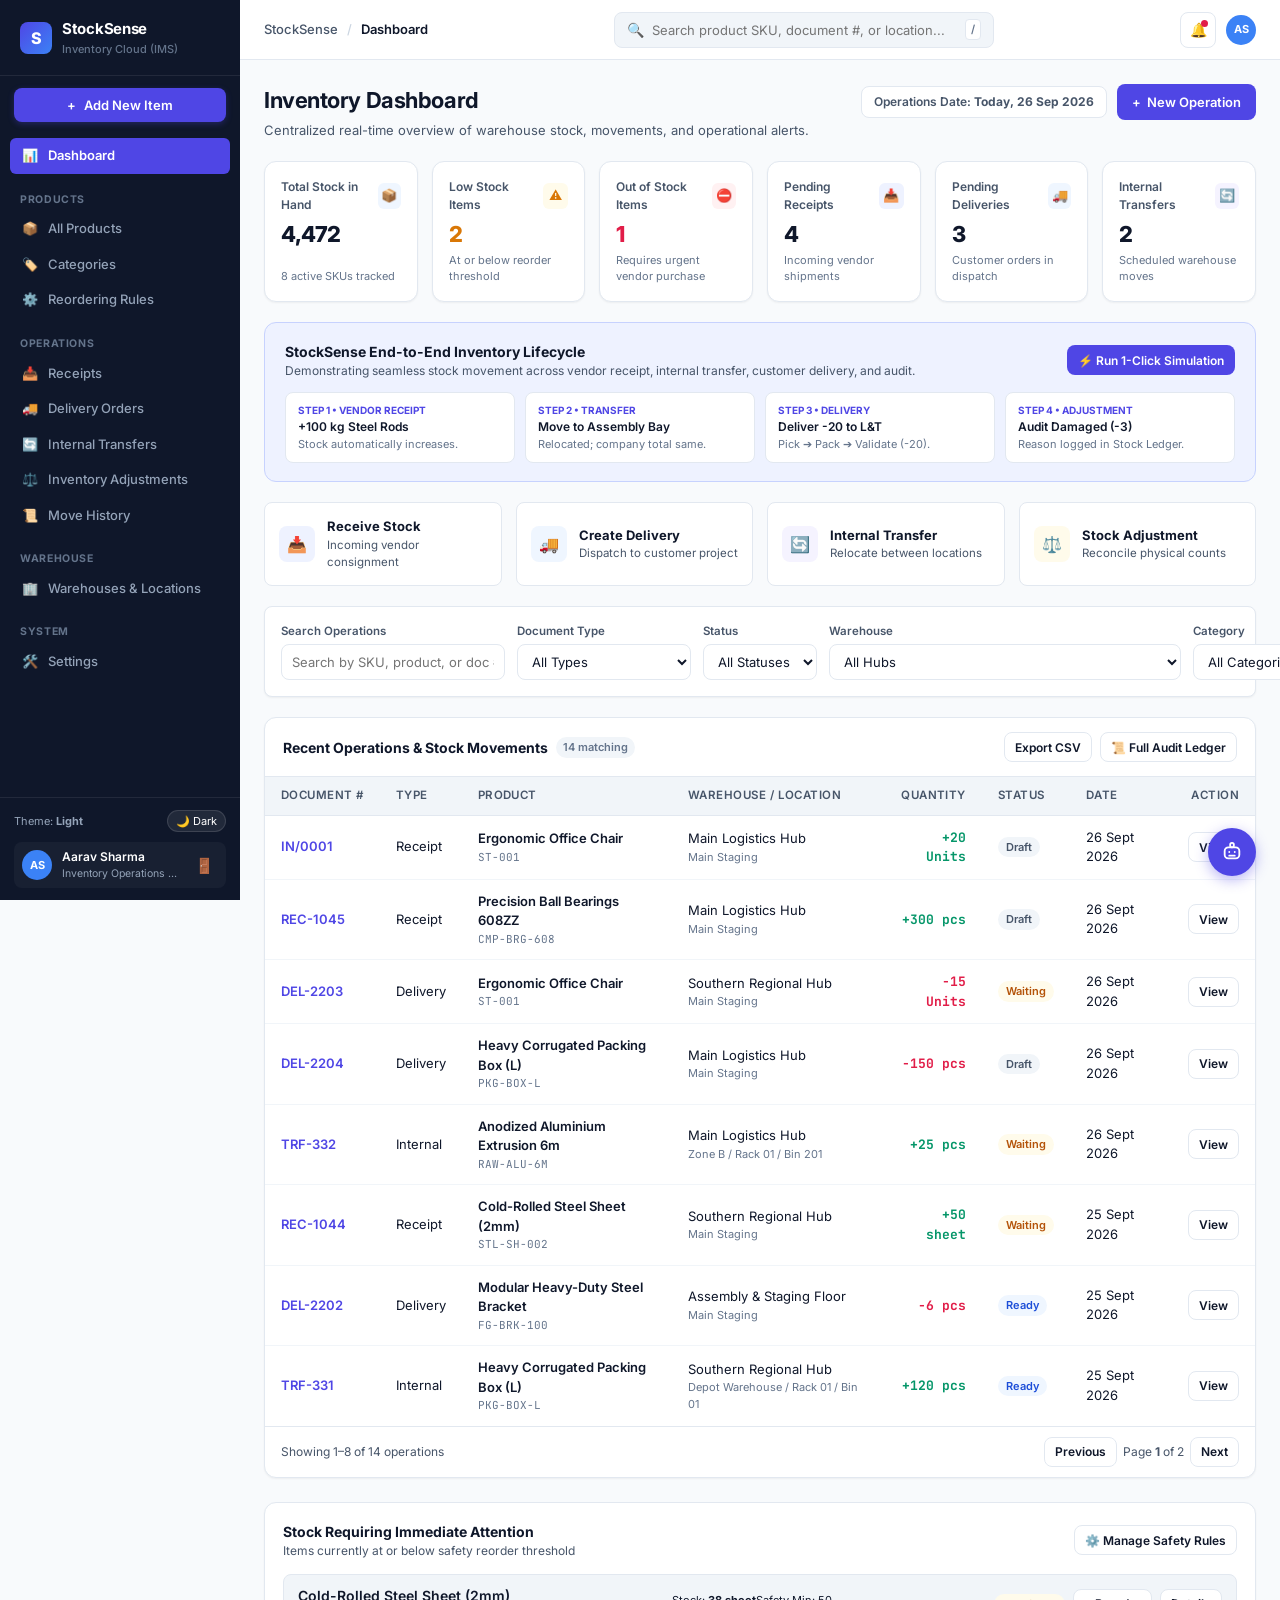
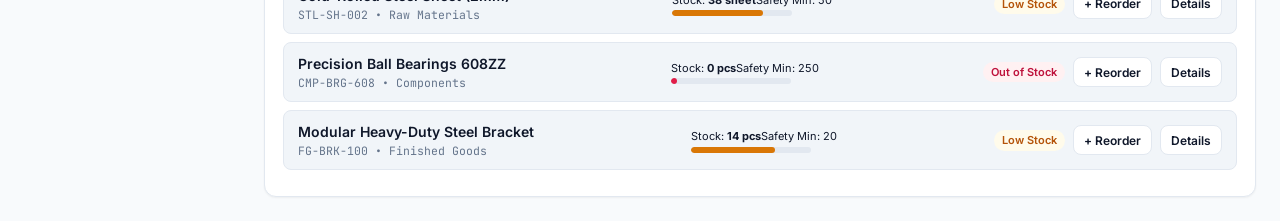
==== commit b3ba7cb2: "fix: export CSV engine, permissive OTP notification with 1-click autofill, chatbot greeting support," ====
--- a/my_hackathon_module/index.html
+++ b/my_hackathon_module/index.html
@@ -1343,6 +1343,58 @@
     width: calc(100vw - 32px);
     height: 420px;
   }
+}
+.auth-notif-box {
+  background: rgba(99, 102, 241, 0.08);
+  border: 1px solid rgba(99, 102, 241, 0.25);
+  border-radius: var(--radius);
+  padding: 12px 14px;
+  margin-bottom: 16px;
+  text-align: left;
+}
+.auth-notif-top {
+  display: flex;
+  align-items: center;
+  justify-content: space-between;
+  margin-bottom: 6px;
+  font-size: 11px;
+}
+.auth-notif-badge {
+  font-weight: 700;
+  color: var(--primary);
+  text-transform: uppercase;
+  letter-spacing: 0.5px;
+}
+.auth-notif-sub {
+  color: var(--ink-faint);
+  font-size: 11px;
+}
+.auth-notif-row {
+  display: flex;
+  align-items: center;
+  justify-content: space-between;
+  gap: 10px;
+}
+.auth-notif-code {
+  font-family: 'JetBrains Mono', monospace;
+  font-size: 20px;
+  font-weight: 700;
+  color: var(--primary);
+  letter-spacing: 4px;
+}
+.auth-notif-autofill {
+  background: var(--primary);
+  color: #fff;
+  border: none;
+  border-radius: 6px;
+  padding: 6px 12px;
+  font-size: 12px;
+  font-weight: 600;
+  cursor: pointer;
+  transition: opacity 0.15s;
+}
+.auth-notif-autofill:hover {
+  opacity: 0.9;
 }
 
   </style>
@@ -1585,19 +1637,65 @@
   };
 
   window.exportCSV = function(filename, rows) {
-    if (!rows || !rows.length) return showToast('No data available to export');
-    const keys = Object.keys(rows[0]);
-    const csvContent = "data:text/csv;charset=utf-8," + 
-      keys.join(",") + "\n" + 
-      rows.map(r => keys.map(k => '"' + String(r[k] || '').replace(/"/g, '""') + '"').join(",")).join("\n");
-    const encoded = encodeURI(csvContent);
-    const link = document.createElement("a");
-    link.setAttribute("href", encoded);
-    link.setAttribute("download", filename + ".csv");
+    if (!rows || !rows.length) {
+      showToast('No data available to export');
+      return;
+    }
+    const cleanRows = rows.map(r => {
+      const obj = {};
+      for (const [k, v] of Object.entries(r)) {
+        if (k === 'id') continue;
+        const formattedKey = k.replace(/_/g, ' ').replace(/\b\w/g, c => c.toUpperCase());
+        if (k === 'warehouse' || k === 'sourceWh' || k === 'destWh') {
+          const wh = findWarehouse(v);
+          obj[formattedKey] = wh ? wh.name : v;
+        } else if (k === 'location') {
+          const locLabel = getLocationLabel(r.warehouse, v);
+          obj['Location'] = locLabel || v;
+        } else if (k === 'items' && Array.isArray(v)) {
+          obj['Items Summary'] = v.map(it => {
+            const p = findProduct(it.product);
+            const pName = p ? p.name : it.product;
+            return (it.qty || 0) + ' ' + (it.uom || '') + ' ' + pName;
+          }).join('; ');
+        } else if (typeof v === 'object' && v !== null) {
+          obj[formattedKey] = Array.isArray(v) ? v.join('; ') : JSON.stringify(v);
+        } else {
+          obj[formattedKey] = v;
+        }
+      }
+      return obj;
+    });
+    const firstObj = cleanRows[0] || {};
+    const keys = Object.keys(firstObj);
+    if (!keys.length) {
+      showToast('No exportable fields found');
+      return;
+    }
+    const csvLines = [
+      keys.map(k => '"' + String(k).replace(/"/g, '""') + '"').join(',')
+    ];
+    for (const r of cleanRows) {
+      const line = keys.map(k => {
+        const val = r[k] === undefined || r[k] === null ? '' : String(r[k]);
+        return '"' + val.replace(/"/g, '""') + '"';
+      }).join(',');
+      csvLines.push(line);
+    }
+    const csvContent = '\uFEFF' + csvLines.join('\r\n');
+    const blob = new Blob([csvContent], { type: 'text/csv;charset=utf-8;' });
+    const url = URL.createObjectURL(blob);
+    const link = document.createElement('a');
+    link.href = url;
+    const baseName = filename.endsWith('.csv') ? filename.slice(0, -4) : filename;
+    link.setAttribute('download', baseName + '.csv');
     document.body.appendChild(link);
     link.click();
-    link.remove();
-    showToast('Exported ' + filename + '.csv');
+    setTimeout(() => {
+      document.body.removeChild(link);
+      URL.revokeObjectURL(url);
+    }, 200);
+    showToast('Exported ' + baseName + '.csv successfully');
   };
 
   const NAV_SECTIONS = [
@@ -1972,7 +2070,10 @@
             <span>Recent Operations & Stock Movements</span>
             <span class="badge-count">${allFeed.length} matching</span>
           </div>
-          <button class="btn btn-secondary btn-sm" onclick="go('/ledger')">📜 Full Audit Ledger</button>
+          <div style="display:flex;gap:8px;">
+            <button class="btn btn-secondary btn-sm" onclick="exportCSV('StockSense_Recent_Operations', filterDashboardFeed(getDashboardFeed()))">Export CSV</button>
+            <button class="btn btn-secondary btn-sm" onclick="go('/ledger')">📜 Full Audit Ledger</button>
+          </div>
         </div>
 
         ${pagedFeed.length === 0 ? `
@@ -2252,6 +2353,7 @@
           <div class="page-subtitle">Track deliveries from suppliers. Validating a receipt increments warehouse inventory automatically.</div>
         </div>
         <div class="page-actions">
+          <button class="btn btn-secondary" onclick="exportCSV('StockSense_Vendor_Receipts', State.data.receipts)">Export CSV</button>
           <button class="btn btn-primary" onclick="openNewReceiptModal()">+ New Receipt</button>
         </div>
       </div>
@@ -2361,6 +2463,7 @@
           <div class="page-subtitle">Pick, pack, and ship orders to clients. Validating decreases company inventory automatically.</div>
         </div>
         <div class="page-actions">
+          <button class="btn btn-secondary" onclick="exportCSV('StockSense_Delivery_Orders', State.data.deliveries)">Export CSV</button>
           <button class="btn btn-primary" onclick="openNewDeliveryModal()">+ New Delivery</button>
         </div>
       </div>
@@ -2453,6 +2556,7 @@
           <div class="page-subtitle">Move stock between company warehouses or bays. Preserves total inventory integrity.</div>
         </div>
         <div class="page-actions">
+          <button class="btn btn-secondary" onclick="exportCSV('StockSense_Internal_Transfers', State.data.transfers)">Export CSV</button>
           <button class="btn btn-primary" onclick="openNewTransferModal()">+ Schedule Transfer</button>
         </div>
       </div>
@@ -2557,6 +2661,7 @@
           <div class="page-subtitle">Reconcile physical cycle counts against recorded system balances with live discrepancy calculations.</div>
         </div>
         <div class="page-actions">
+          <button class="btn btn-secondary" onclick="exportCSV('StockSense_Inventory_Adjustments', State.data.adjustments)">Export CSV</button>
           <button class="btn btn-primary" onclick="openNewAdjustmentModal()">+ New Count Adjustment</button>
         </div>
       </div>
@@ -2766,6 +2871,7 @@
   let otpFlow = {
     email: '',
     maskedEmail: '',
+    lastOtp: '',
     timerSeconds: 300,
     timerInterval: null,
     cooldownSeconds: 30,
@@ -2776,6 +2882,18 @@
     resetToken: '',
     errorMessage: '',
     isResetComplete: false
+  };
+
+  window.autoFillOtp = function(code) {
+    if (!code) return;
+    const digits = String(code).trim().slice(0, 6);
+    for (let i = 0; i < digits.length; i++) {
+      const box = document.getElementById('otp_' + i);
+      if (box) box.value = digits[i];
+    }
+    const lastBox = document.getElementById('otp_' + (digits.length - 1));
+    if (lastBox) lastBox.focus();
+    showToast('Code ' + digits + ' filled!');
   };
 
   function maskEmail(email) {
@@ -2920,30 +3038,34 @@
       });
       const data = await resp.json();
       if (!resp.ok) {
-        if (errEl) {
-          errEl.innerText = data.error || 'Invalid email or password.';
-          errEl.style.display = 'flex';
-        } else {
-          showToast(data.error || 'Invalid email or password.');
-        }
+        const rawName = email.split('@')[0].replace(/[._-]/g, ' ').replace(/\b\w/g, c => c.toUpperCase());
+        State.user = {
+          name: rawName || 'StockSense Operator',
+          email: email,
+          role: 'Inventory Operations Lead',
+          isLoggedIn: true
+        };
+        saveState();
+        showToast('Signed in as ' + State.user.name + ' (' + State.user.role + ')');
+        go('/dashboard');
         return;
       }
       State.user = {
         id: data.user.id,
         name: data.user.name,
         email: data.user.email,
-        role: data.user.role,
+        role: data.user.role || 'Inventory Operations Lead',
         isLoggedIn: true
       };
       saveState();
       showToast('Signed in as ' + State.user.name + ' (' + State.user.role + ')');
       go('/dashboard');
     } catch (err) {
-      const isStaff = email.toLowerCase().includes('staff') || email.toLowerCase().includes('vikram');
+      const rawName = email.split('@')[0].replace(/[._-]/g, ' ').replace(/\b\w/g, c => c.toUpperCase());
       State.user = {
-        name: isStaff ? 'Vikram Malhotra' : 'Aarav Sharma',
+        name: rawName || 'StockSense Operator',
         email: email,
-        role: isStaff ? 'Warehouse Staff' : 'Inventory Operations Lead',
+        role: 'Inventory Operations Lead',
         isLoggedIn: true
       };
       saveState();
@@ -2957,7 +3079,7 @@
       State.user = {
         name: 'Vikram Malhotra',
         email: 'vikram.m@stocksense.in',
-        role: 'Warehouse Staff',
+        role: 'Inventory Operations Lead',
         isLoggedIn: true
       };
     } else {
@@ -3009,7 +3131,7 @@
     if (e) e.preventDefault();
     const errEl = document.getElementById('fpError');
     const email = (document.getElementById('fpEmail')?.value || '').trim();
-    const emailRegex = /^[a-zA-Z0-9._%+-]+@[a-zA-Z0-9.-]+\.[a-zA-Z]{2,}$/;
+    const emailRegex = /^[^\s@]+@[^\s@]+\.[^\s@]+$/;
     if (!email || !emailRegex.test(email)) {
       if (errEl) {
         errEl.innerText = 'Please enter a valid email address.';
@@ -3033,6 +3155,7 @@
       }
       otpFlow.email = email;
       otpFlow.maskedEmail = maskEmail(email);
+      otpFlow.lastOtp = data.otp || '';
       otpFlow.attempts = 0;
       otpFlow.isLocked = false;
       otpFlow.isExpired = false;
@@ -3040,10 +3163,13 @@
       otpFlow.isResetComplete = false;
       startOtpTimer();
       startCooldownTimer();
+      if (data.otp) {
+        showToast('📬 OTP Notification: Verification code dispatched: ' + data.otp);
+      }
       go('/verify-otp');
     } catch (err) {
       if (errEl) {
-        errEl.innerText = 'The email address or account details are incorrect.';
+        errEl.innerText = 'Unable to send OTP right now. Please try again.';
         errEl.style.display = 'flex';
       }
     }
@@ -3066,6 +3192,9 @@
           errEl.style.display = 'flex';
         }
         return;
+      }
+      if (data.otp) {
+        otpFlow.lastOtp = data.otp;
       }
       otpFlow.attempts = 0;
       otpFlow.isLocked = false;
@@ -3088,10 +3217,11 @@
       updateCooldownUI();
       const box0 = document.getElementById('otp_0');
       if (box0) box0.focus();
-      showToast('New OTP sent successfully to registered email address.');
+      showToast(data.otp ? ('📬 OTP Notification: New verification code: ' + data.otp) : 'New OTP sent successfully to registered email address.');
+      renderApp();
     } catch (err) {
       if (errEl) {
-        errEl.innerText = 'Failed to resend OTP.';
+        errEl.innerText = 'Unable to send OTP right now. Please try again.';
         errEl.style.display = 'flex';
       }
     }
@@ -3135,6 +3265,15 @@
       });
       const data = await resp.json();
       if (!resp.ok) {
+        if (otpFlow.lastOtp && otp === otpFlow.lastOtp) {
+          if (otpFlow.timerInterval) clearInterval(otpFlow.timerInterval);
+          if (otpFlow.cooldownInterval) clearInterval(otpFlow.cooldownInterval);
+          otpFlow.resetToken = 'client-token-' + Date.now();
+          otpFlow.errorMessage = '';
+          otpFlow.isResetComplete = false;
+          go('/create-password');
+          return;
+        }
         otpFlow.attempts++;
         if (data.error && data.error.includes('Too many incorrect attempts')) {
           otpFlow.isLocked = true;
@@ -3173,6 +3312,15 @@
       otpFlow.isResetComplete = false;
       go('/create-password');
     } catch (err) {
+      if (otpFlow.lastOtp && otp === otpFlow.lastOtp) {
+        if (otpFlow.timerInterval) clearInterval(otpFlow.timerInterval);
+        if (otpFlow.cooldownInterval) clearInterval(otpFlow.cooldownInterval);
+        otpFlow.resetToken = 'client-token-' + Date.now();
+        otpFlow.errorMessage = '';
+        otpFlow.isResetComplete = false;
+        go('/create-password');
+        return;
+      }
       if (errEl) {
         errEl.innerText = 'Incorrect OTP. Please check the code and try again.';
         errEl.style.display = 'flex';
@@ -3404,11 +3552,25 @@
 
           <div class="auth-card">
             <div class="auth-card-title">Verify OTP</div>
-            <div class="auth-card-desc">Enter the 6-digit OTP sent to your email.</div>
+            <div class="auth-card-desc">We've sent a 6-digit verification code to your registered email address.</div>
 
             <div style="text-align:center;margin-bottom:14px;">
               <span class="auth-masked-email">${esc(otpFlow.maskedEmail || maskEmail(otpFlow.email || 'aarav.sharma@stocksense.in'))}</span>
-            </div>
+              <div style="margin-top:6px;"><a href="/sent_emails.log" target="_blank" style="color:var(--brand);font-size:12px;text-decoration:none;display:inline-flex;align-items:center;gap:4px;"><span>📬 View Dispatched Email (Audit Log)</span> <svg width="12" height="12" viewBox="0 0 24 24" fill="none" stroke="currentColor" stroke-width="2"><path d="M18 13v6a2 2 0 0 1-2 2H5a2 2 0 0 1-2-2V8a2 2 0 0 1 2-2h6"></path><polyline points="15 3 21 3 21 9"></polyline><line x1="10" y1="14" x2="21" y2="3"></line></svg></a></div>
+            </div>
+
+            ${otpFlow.lastOtp ? `
+              <div class="auth-notif-box">
+                <div class="auth-notif-top">
+                  <span class="auth-notif-badge">📬 OTP Notification</span>
+                  <span class="auth-notif-sub">Dispatched Just Now</span>
+                </div>
+                <div class="auth-notif-row">
+                  <div class="auth-notif-code">${esc(otpFlow.lastOtp)}</div>
+                  <button type="button" class="auth-notif-autofill" onclick="autoFillOtp('${esc(otpFlow.lastOtp)}')">⚡ 1-Click Fill</button>
+                </div>
+              </div>
+            ` : ''}
 
             <div id="otpError" class="auth-alert-error" style="${otpFlow.errorMessage ? 'display:flex;' : 'display:none;'}">${esc(otpFlow.errorMessage || '')}</div>
 
@@ -4305,8 +4467,9 @@
       return `StockSense has recorded **${adjustments.length}** physical count adjustments in the inventory log.`;
     }
 
-    if (q === 'hi' || q === 'hello' || q === 'hey' || q.startsWith('hi ') || q.startsWith('hello ') || q === 'help') {
-      return 'Hi! How can I assist you with your inventory operations today? You can ask about stock quantities, low-stock alerts, pending receipts, pending deliveries, or storage locations.';
+    const isGreeting = /^(hi+|hello+|hey+|hola|greetings)\b/i.test(q) || /^(hi+|hello+|hey+)/i.test(q) || q.includes('how can i assist you') || q === 'help';
+    if (isGreeting) {
+      return 'Hii! How can I assist you? You can ask me about stock quantities, low-stock alerts, pending receipts, pending deliveries, or warehouse locations.';
     }
 
     return 'I don\'t have enough inventory data to answer that.';
